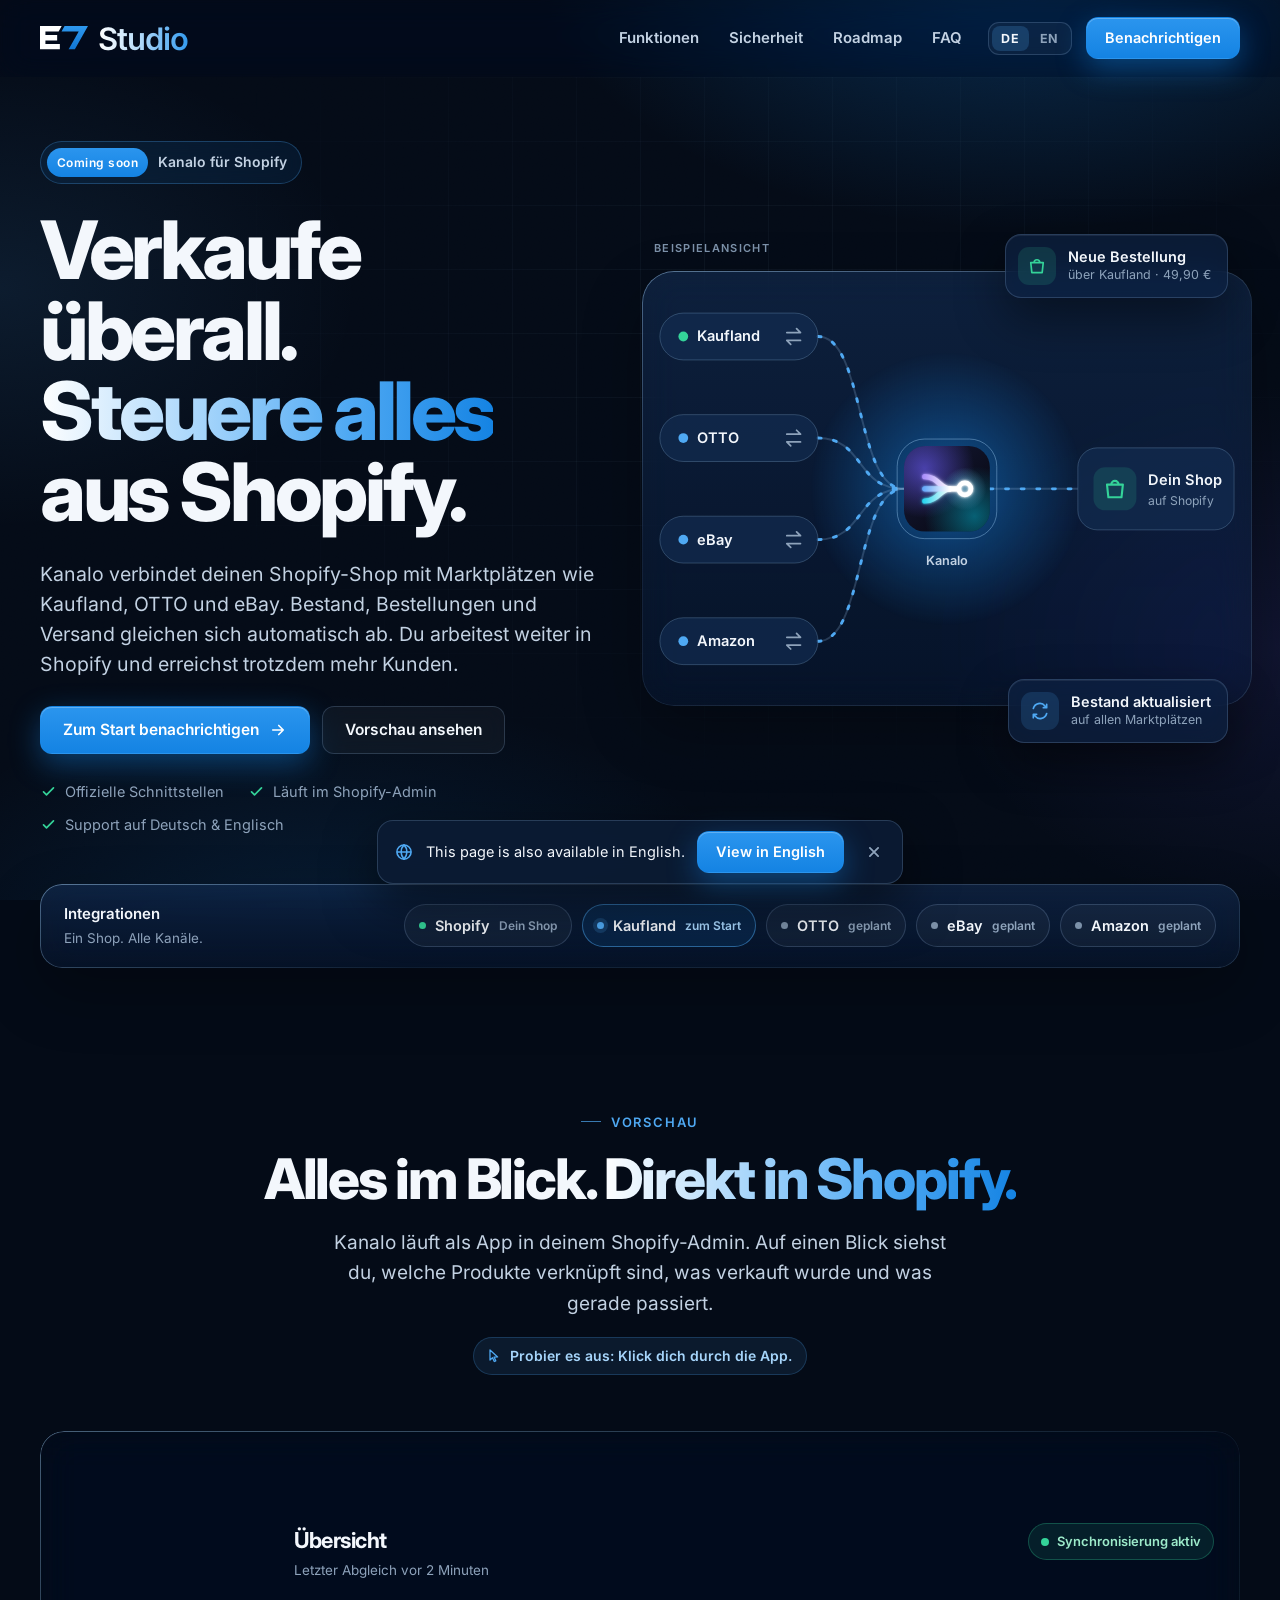
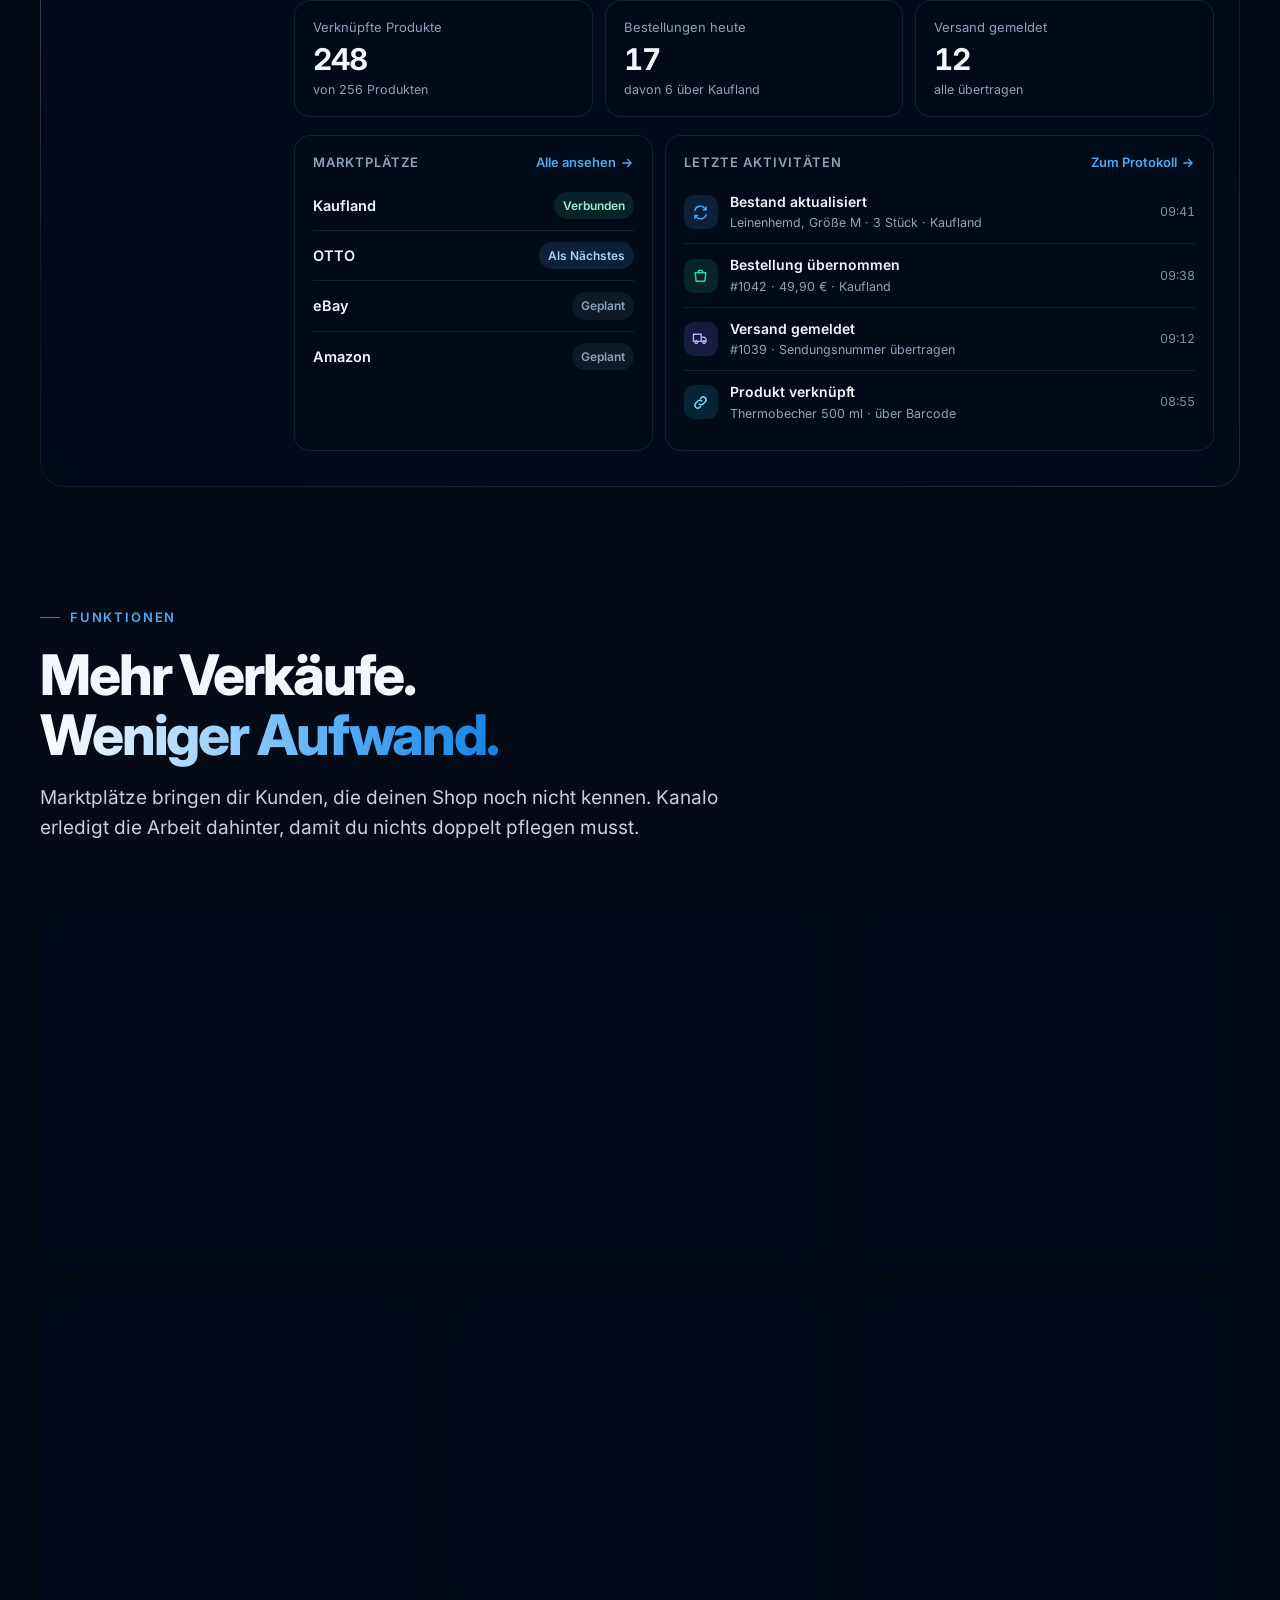
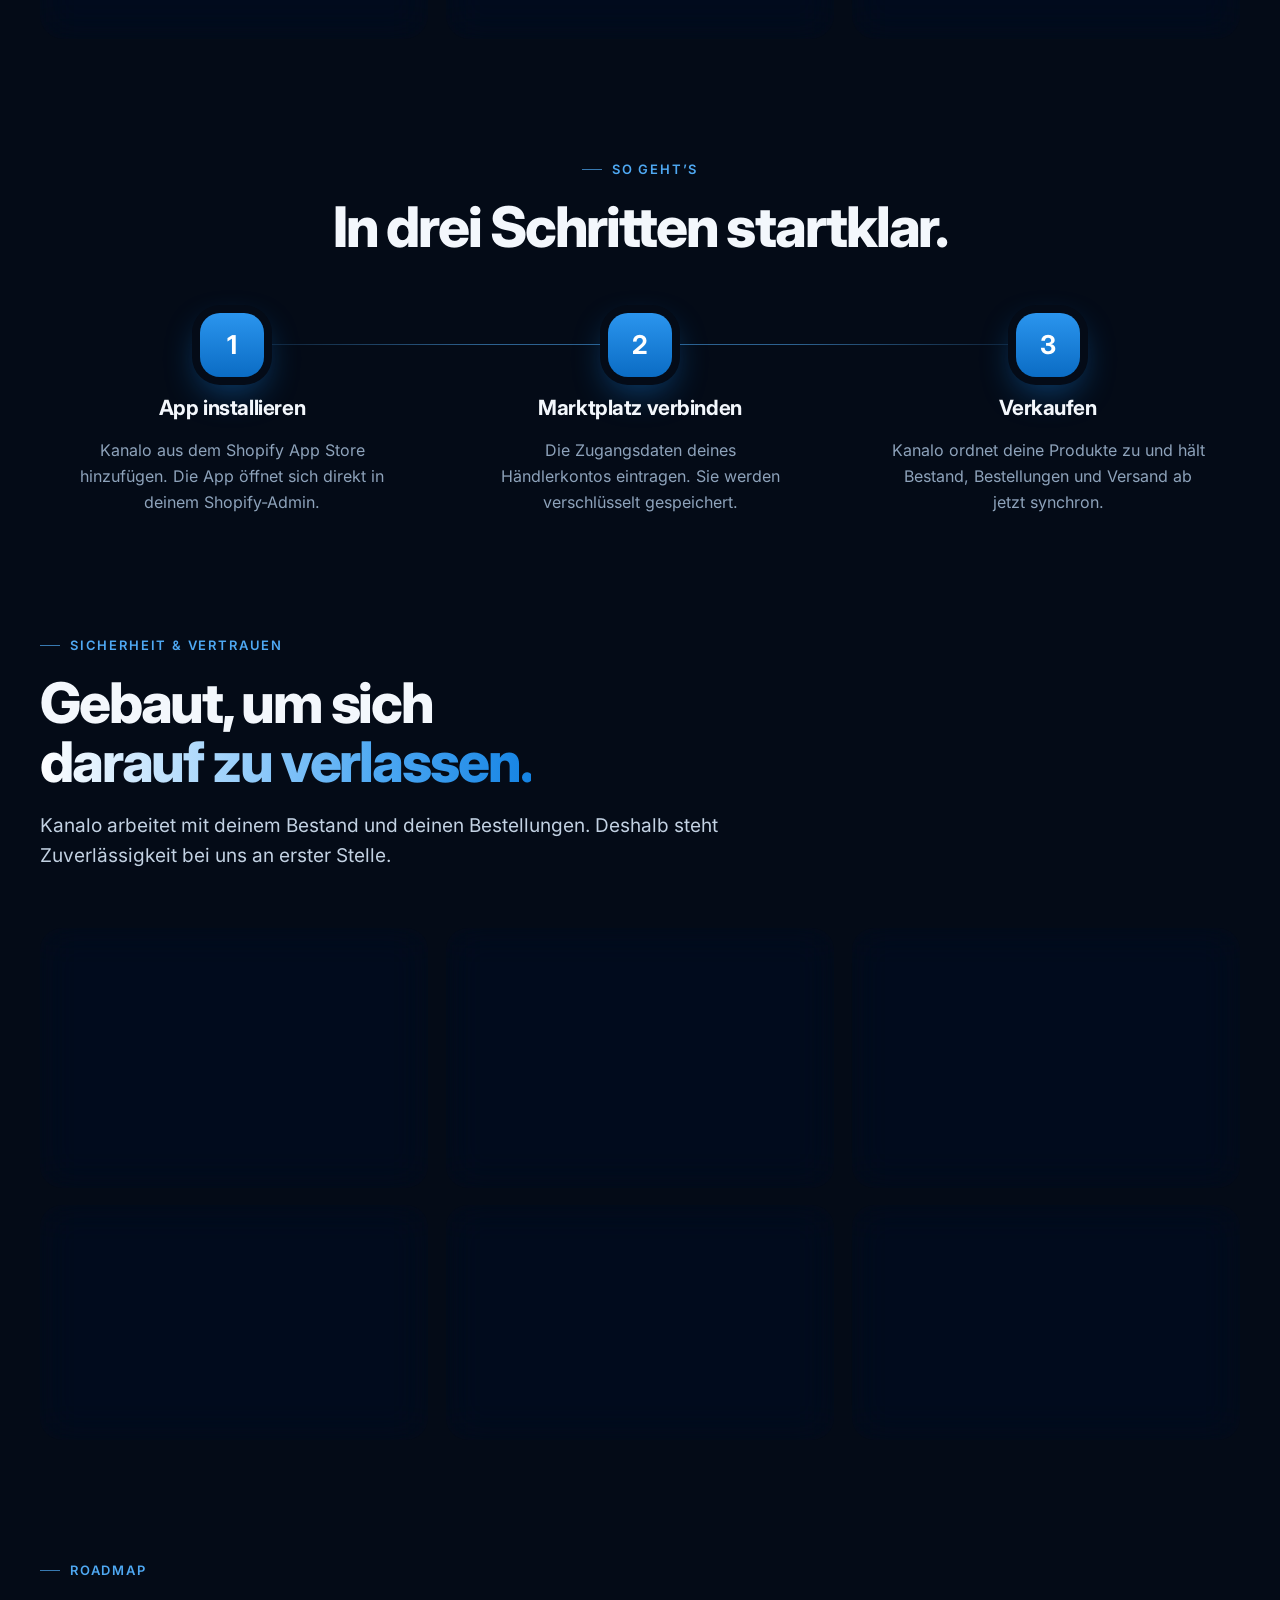
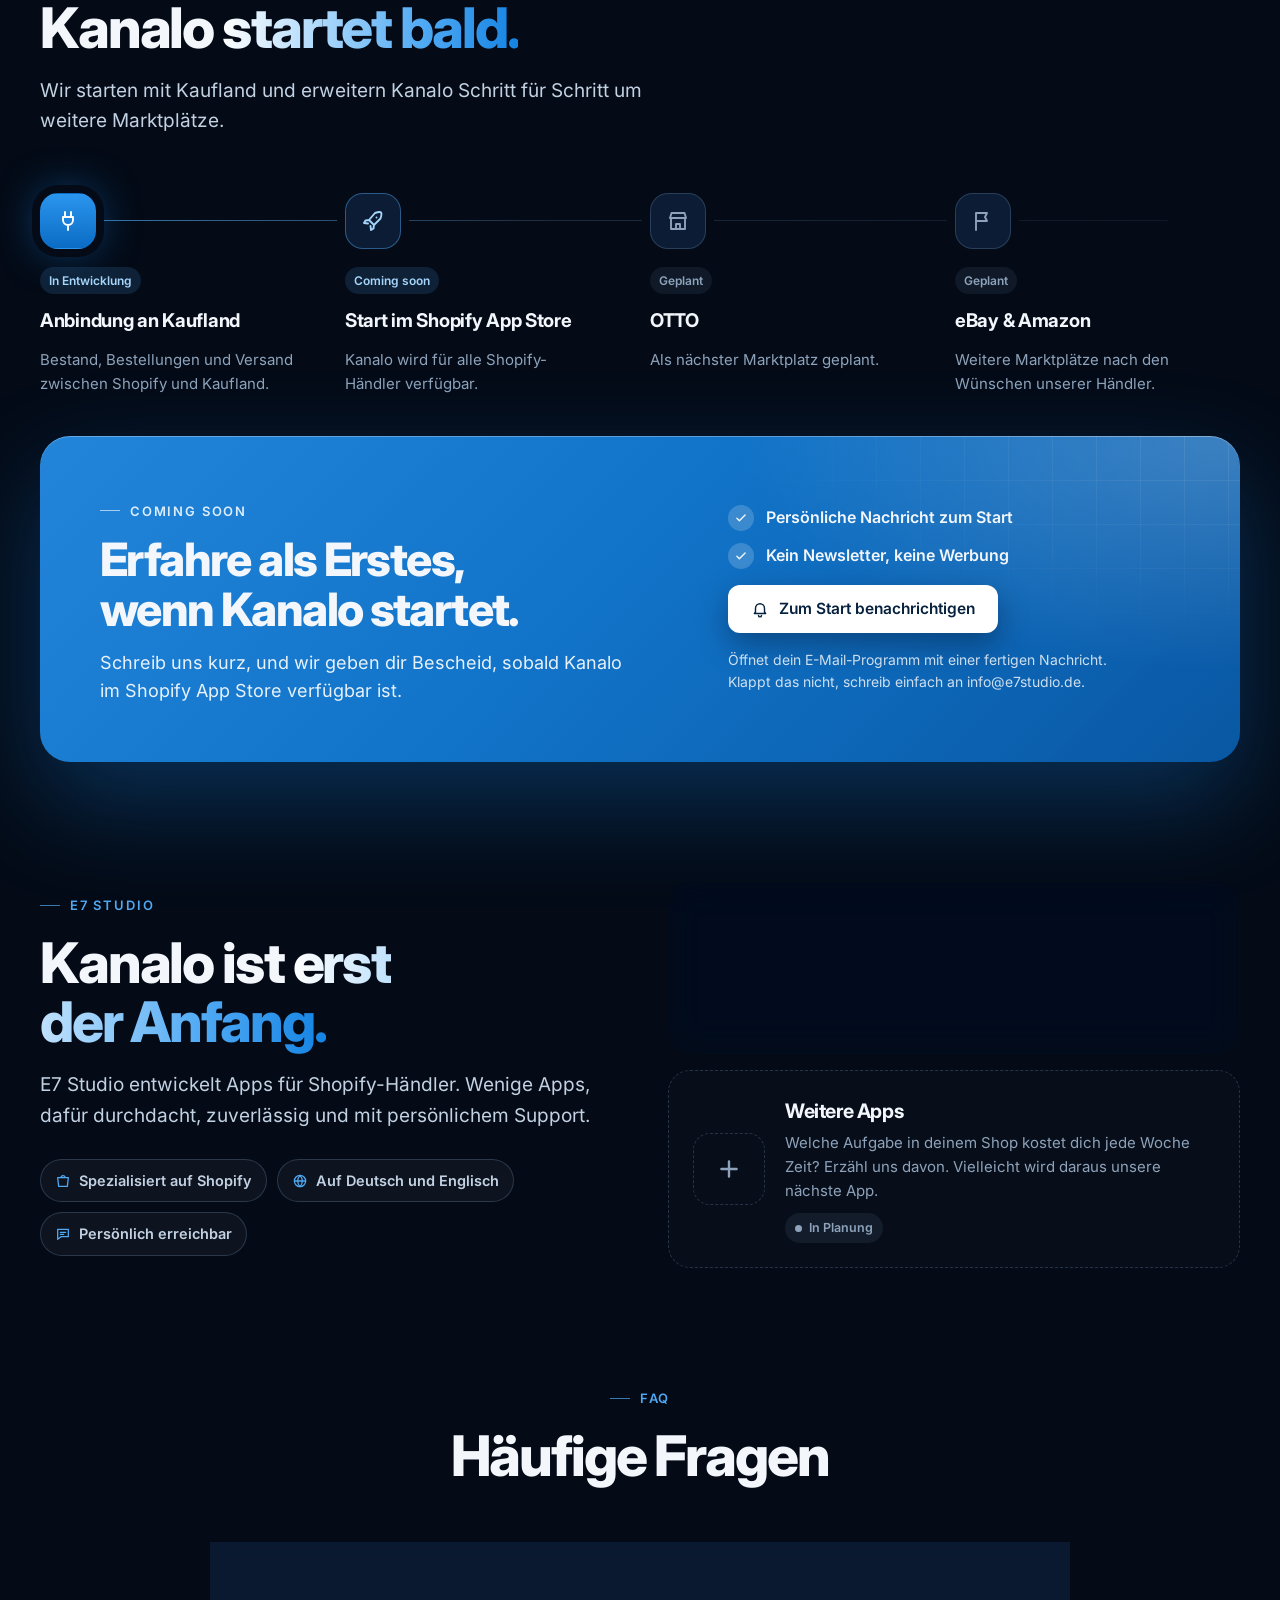
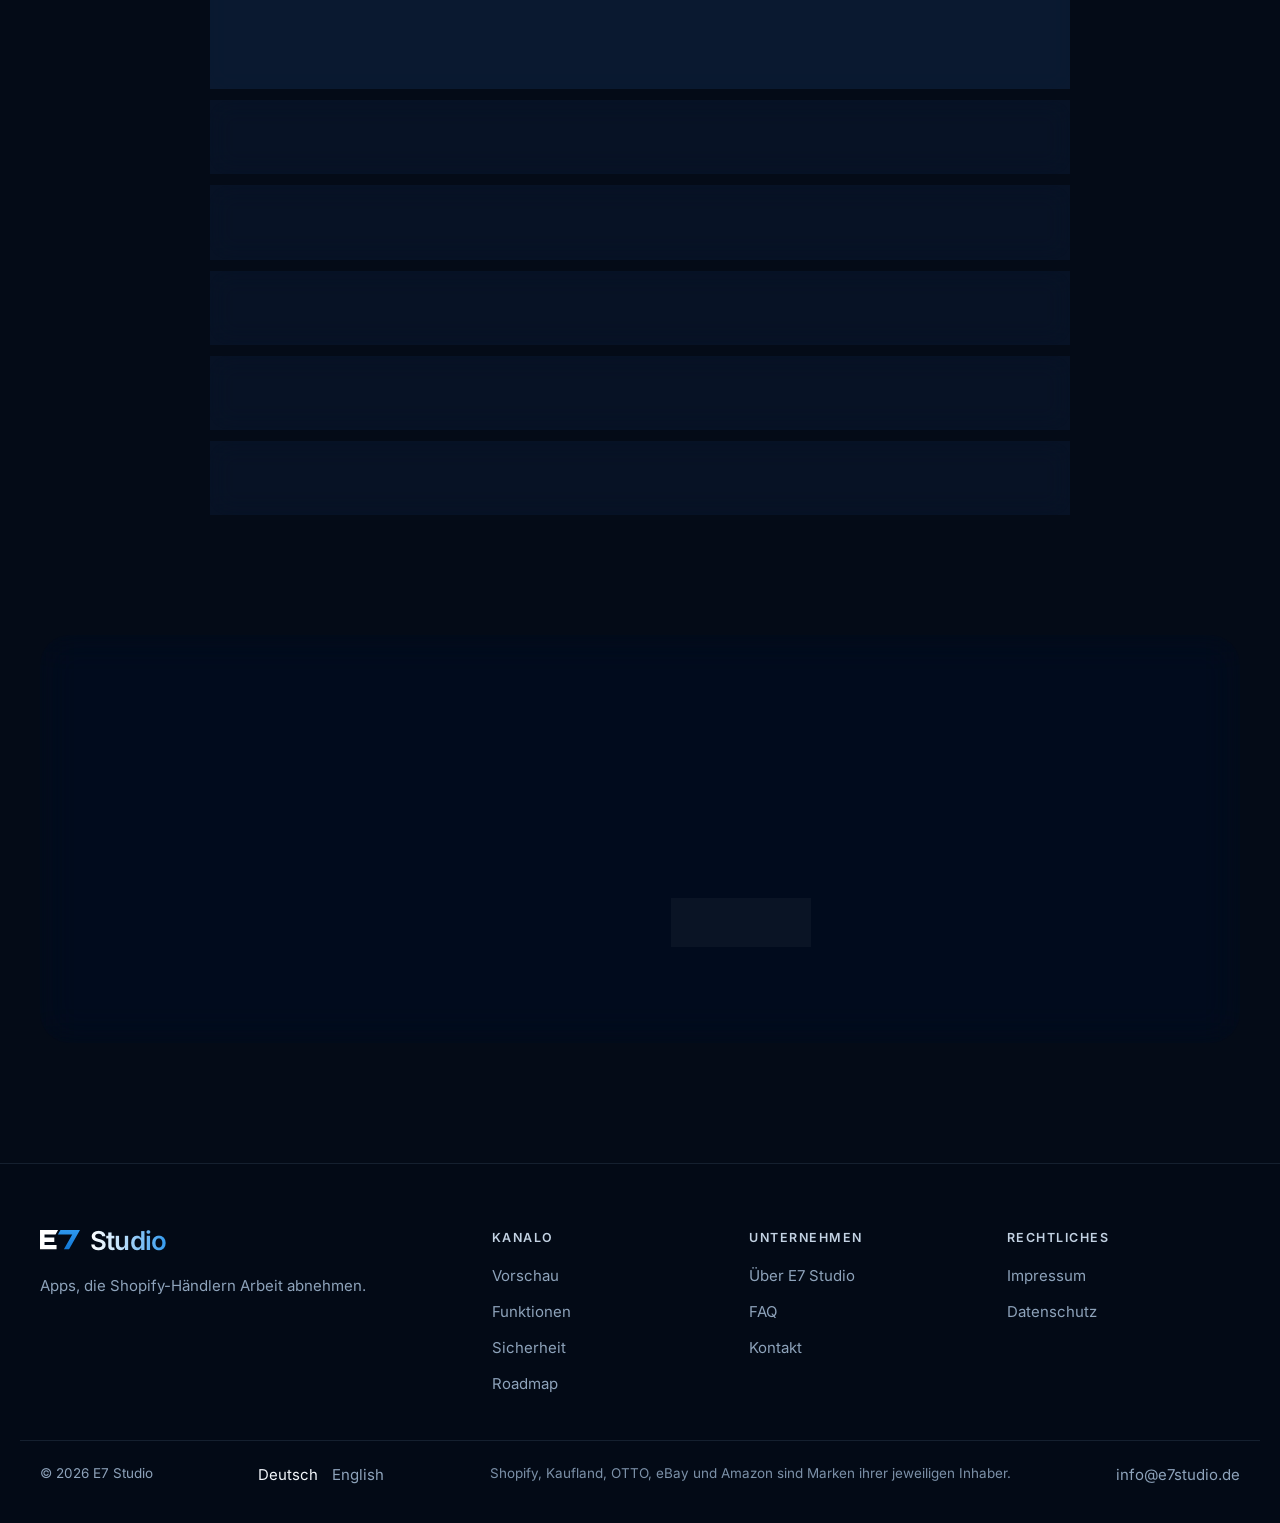
==== index.html @ aaa79e24 "Add files via upload" ====
<!doctype html>
<html lang="de">
<head>
<meta charset="utf-8">
<meta name="viewport" content="width=device-width, initial-scale=1, viewport-fit=cover">
<title>E7 Studio · Kanalo für Shopify</title>
<meta name="description" content="E7 Studio entwickelt Apps für Shopify-Händler. Kanalo verbindet deinen Shopify-Shop mit Kaufland, OTTO, eBay und Amazon. Bestand, Bestellungen und Versand gleichen sich automatisch ab. Bald verfügbar.">
<meta name="theme-color" content="#040B17">
<meta name="referrer" content="strict-origin-when-cross-origin">
<meta name="format-detection" content="telephone=no">
<link rel="canonical" href="https://e7studio.de/">
<link rel="alternate" hreflang="de" href="https://e7studio.de/">
<link rel="alternate" hreflang="en" href="https://e7studio.de/en/">
<link rel="alternate" hreflang="x-default" href="https://e7studio.de/en/">
<meta property="og:type" content="website">
<meta property="og:site_name" content="E7 Studio">
<meta property="og:locale" content="de_DE">
<meta property="og:locale:alternate" content="en_US">
<meta property="og:url" content="https://e7studio.de/">
<meta property="og:title" content="Kanalo von E7 Studio: Verkaufe überall, steuere alles aus Shopify">
<meta property="og:description" content="Kanalo verbindet deinen Shopify-Shop mit Kaufland, OTTO, eBay und Amazon. Bestand, Bestellungen und Versand gleichen sich automatisch ab. Bald verfügbar.">
<meta property="og:image" content="https://e7studio.de/assets/og-image.png">
<meta property="og:image:width" content="1200">
<meta property="og:image:height" content="630">
<meta name="twitter:card" content="summary_large_image">
<link rel="icon" href="/assets/favicon.svg" type="image/svg+xml">
<link rel="apple-touch-icon" href="/assets/apple-touch-icon.png">
<link rel="preload" href="/assets/inter-400.woff" as="font" type="font/woff" crossorigin>
<link rel="preload" href="/assets/inter-display-800.woff" as="font" type="font/woff" crossorigin>
<link rel="stylesheet" href="/assets/style.css">
<script type="application/ld+json">{"@context":"https://schema.org","@type":"Organization","name":"E7 Studio","url":"https://e7studio.de/","logo":"https://e7studio.de/assets/apple-touch-icon.png","email":"info@e7studio.de","knowsLanguage":["de","en"],"founder":{"@type":"Person","name":"Erwin Nuss"}}</script>
</head>
<body>
<div class="ambient" aria-hidden="true"></div>

<svg width="0" height="0" style="position:absolute" aria-hidden="true" focusable="false">
  <defs>
    <linearGradient id="e7Seven" gradientUnits="userSpaceOnUse" x1="0" y1="70" x2="0" y2="330"><stop offset="0" stop-color="#2E98EE"/><stop offset="1" stop-color="#1076D4"/></linearGradient>
    <linearGradient id="kBase" x1="0" y1="0" x2="1" y2="1"><stop offset="0" stop-color="#171A3A"/><stop offset="1" stop-color="#05060C"/></linearGradient>
    <radialGradient id="kViolet" cx="0.24" cy="0.26" r="0.58"><stop offset="0" stop-color="#6D5DFC" stop-opacity="0.6"/><stop offset="1" stop-color="#6D5DFC" stop-opacity="0"/></radialGradient>
    <radialGradient id="kCyan" cx="0.82" cy="0.82" r="0.58"><stop offset="0" stop-color="#06B6D4" stop-opacity="0.5"/><stop offset="1" stop-color="#06B6D4" stop-opacity="0"/></radialGradient>
    <radialGradient id="kNode"><stop offset="0" stop-color="#7DD3FC" stop-opacity="0.5"/><stop offset="1" stop-color="#7DD3FC" stop-opacity="0"/></radialGradient>
    <linearGradient id="kTop" gradientUnits="userSpaceOnUse" x1="270" y1="0" x2="650" y2="0"><stop offset="0" stop-color="#A78BFA"/><stop offset="1" stop-color="#FFFFFF"/></linearGradient>
    <linearGradient id="kMid" gradientUnits="userSpaceOnUse" x1="270" y1="0" x2="650" y2="0"><stop offset="0" stop-color="#60A5FA"/><stop offset="1" stop-color="#FFFFFF"/></linearGradient>
    <linearGradient id="kBot" gradientUnits="userSpaceOnUse" x1="270" y1="0" x2="650" y2="0"><stop offset="0" stop-color="#22D3EE"/><stop offset="1" stop-color="#FFFFFF"/></linearGradient>
    <filter id="kGlow" x="-30%" y="-50%" width="160%" height="200%"><feGaussianBlur in="SourceGraphic" stdDeviation="12" result="near"/><feGaussianBlur in="SourceGraphic" stdDeviation="40" result="far"/><feColorMatrix in="far" type="matrix" values="1 0 0 0 0 0 1 0 0 0 0 0 1 0 0 0 0 0 0.55 0" result="farSoft"/><feMerge><feMergeNode in="farSoft"/><feMergeNode in="near"/><feMergeNode in="SourceGraphic"/></feMerge></filter>
    <symbol id="e7Light" viewBox="60 70 531.4 260"><path d="M60 70 H300 L266.1 130 H120 V170 H250 V230 H120 V270 H280 V330 H60 Z" fill="#FFFFFF"/><path d="M332 70 H591.4 L444.5 330 H375.5 L488.6 130 H298.1 Z" fill="url(#e7Seven)"/></symbol>
    <symbol id="kanalo" viewBox="0 0 1200 1200"><rect width="1200" height="1200" fill="url(#kBase)"/><rect width="1200" height="1200" fill="url(#kViolet)"/><rect width="1200" height="1200" fill="url(#kCyan)"/><g transform="translate(-10 0)"><circle cx="860" cy="600" r="300" fill="url(#kNode)"/><g filter="url(#kGlow)" fill="none" stroke-linecap="round"><path d="M300 430 C485 430 515 600 650 600" stroke="url(#kTop)" stroke-width="72"/><path d="M300 770 C485 770 515 600 650 600" stroke="url(#kBot)" stroke-width="72"/><path d="M300 600 H748" stroke="url(#kMid)" stroke-width="72"/><circle cx="860" cy="600" r="84" stroke="#FFFFFF" stroke-width="66"/></g></g></symbol>
    <symbol id="i-check" viewBox="0 0 24 24"><path d="M5 12.5l4.2 4.2L19 7" fill="none" stroke="currentColor" stroke-width="2.4" stroke-linecap="round" stroke-linejoin="round"/></symbol>
    <symbol id="i-arrow" viewBox="0 0 24 24"><path d="M5 12h14M13 6l6 6-6 6" fill="none" stroke="currentColor" stroke-width="2.2" stroke-linecap="round" stroke-linejoin="round"/></symbol>
    <symbol id="i-bag" viewBox="0 0 24 24"><path d="M4.5 8h15l-1.3 12H5.8L4.5 8z M8.5 8a3.5 3.5 0 017 0" fill="none" stroke="currentColor" stroke-width="2" stroke-linejoin="round" stroke-linecap="round"/></symbol>
    <symbol id="i-sync" viewBox="0 0 24 24"><path d="M4 9a8 8 0 0114-3l2 2 M20 4v4h-4 M20 15a8 8 0 01-14 3l-2-2 M4 20v-4h4" fill="none" stroke="currentColor" stroke-width="2" stroke-linecap="round" stroke-linejoin="round"/></symbol>
    <symbol id="i-truck" viewBox="0 0 24 24"><path d="M2 6h11v10H2z M13 10h4l3 3v3h-7 M6 19a2 2 0 100-4 2 2 0 000 4z M17 19a2 2 0 100-4 2 2 0 000 4z" fill="none" stroke="currentColor" stroke-width="1.9" stroke-linejoin="round"/></symbol>
    <symbol id="i-link" viewBox="0 0 24 24"><path d="M10 14a4 4 0 005.7 0l3-3a4 4 0 00-5.7-5.7l-1 1 M14 10a4 4 0 00-5.7 0l-3 3a4 4 0 005.7 5.7l1-1" fill="none" stroke="currentColor" stroke-width="1.9" stroke-linecap="round" stroke-linejoin="round"/></symbol>
    <symbol id="i-plug" viewBox="0 0 24 24"><path d="M9 3v5 M15 3v5 M7 8h10v3a5 5 0 01-10 0V8z M12 16v5" fill="none" stroke="currentColor" stroke-width="1.9" stroke-linecap="round" stroke-linejoin="round"/></symbol>
    <symbol id="i-lock" viewBox="0 0 24 24"><rect x="5" y="11" width="14" height="10" rx="2.5" fill="none" stroke="currentColor" stroke-width="1.9"/><path d="M8 11V8a4 4 0 018 0v3" fill="none" stroke="currentColor" stroke-width="1.9" stroke-linecap="round"/></symbol>
    <symbol id="i-guard" viewBox="0 0 24 24"><path d="M12 3l8 3v6c0 4.5-3.4 8.2-8 9-4.6-.8-8-4.5-8-9V6l8-3z M12 8v5 M12 16.2v.3" fill="none" stroke="currentColor" stroke-width="1.9" stroke-linecap="round" stroke-linejoin="round"/></symbol>
    <symbol id="i-list" viewBox="0 0 24 24"><path d="M9 6h11 M9 12h11 M9 18h11 M4.5 6h.01 M4.5 12h.01 M4.5 18h.01" fill="none" stroke="currentColor" stroke-width="2" stroke-linecap="round"/></symbol>
    <symbol id="i-db" viewBox="0 0 24 24"><ellipse cx="12" cy="6" rx="7" ry="3" fill="none" stroke="currentColor" stroke-width="1.9"/><path d="M5 6v6c0 1.7 3.1 3 7 3s7-1.3 7-3V6 M5 12v6c0 1.7 3.1 3 7 3s7-1.3 7-3v-6" fill="none" stroke="currentColor" stroke-width="1.9"/></symbol>
    <symbol id="i-chat" viewBox="0 0 24 24"><path d="M4 5h16v11H9l-5 4V5z M8 9.5h8 M8 12.5h5" fill="none" stroke="currentColor" stroke-width="1.9" stroke-linecap="round" stroke-linejoin="round"/></symbol>
    <symbol id="i-bell" viewBox="0 0 24 24"><path d="M6 16v-5a6 6 0 0112 0v5l1.5 2h-15L6 16z M10 20.5a2 2 0 004 0" fill="none" stroke="currentColor" stroke-width="1.9" stroke-linecap="round" stroke-linejoin="round"/></symbol>
    <symbol id="i-store" viewBox="0 0 24 24"><path d="M4 9l1.5-5h13L20 9 M4 9h16 M5 9v11h14V9 M10 20v-5h4v5" fill="none" stroke="currentColor" stroke-width="1.9" stroke-linecap="round" stroke-linejoin="round"/></symbol>
    <symbol id="i-grid" viewBox="0 0 24 24"><rect x="4" y="4" width="7" height="7" rx="1.5" fill="none" stroke="currentColor" stroke-width="1.9"/><rect x="13" y="4" width="7" height="7" rx="1.5" fill="none" stroke="currentColor" stroke-width="1.9"/><rect x="4" y="13" width="7" height="7" rx="1.5" fill="none" stroke="currentColor" stroke-width="1.9"/><rect x="13" y="13" width="7" height="7" rx="1.5" fill="none" stroke="currentColor" stroke-width="1.9"/></symbol>
    <symbol id="i-box" viewBox="0 0 24 24"><path d="M4 8l8-4 8 4-8 4-8-4z M4 8v8l8 4 8-4V8 M12 12v8" fill="none" stroke="currentColor" stroke-width="1.9" stroke-linejoin="round"/></symbol>
    <symbol id="i-receipt" viewBox="0 0 24 24"><path d="M6 3h12v18l-3-2-3 2-3-2-3 2V3z M9 8h6 M9 12h6" fill="none" stroke="currentColor" stroke-width="1.9" stroke-linecap="round" stroke-linejoin="round"/></symbol>
    <symbol id="i-clock" viewBox="0 0 24 24"><circle cx="12" cy="12" r="8.5" fill="none" stroke="currentColor" stroke-width="1.9"/><path d="M12 7.5V12l3 2" fill="none" stroke="currentColor" stroke-width="1.9" stroke-linecap="round" stroke-linejoin="round"/></symbol>
    <symbol id="i-gear" viewBox="0 0 24 24"><circle cx="12" cy="12" r="3" fill="none" stroke="currentColor" stroke-width="1.9"/><path d="M12 3v3 M12 18v3 M3 12h3 M18 12h3 M5.6 5.6l2.1 2.1 M16.3 16.3l2.1 2.1 M5.6 18.4l2.1-2.1 M16.3 7.7l2.1-2.1" fill="none" stroke="currentColor" stroke-width="1.9" stroke-linecap="round"/></symbol>
    <symbol id="i-rocket" viewBox="0 0 24 24"><path d="M14 4c3-1 5.5-1 6-.5s.5 3-.5 6L13 16l-5-5 6-7z M8 11l-3.5.5L3 14l4 .5 M13 16l-.5 3.5L10 21l-.5-4 M15.5 8.5h.01" fill="none" stroke="currentColor" stroke-width="1.9" stroke-linecap="round" stroke-linejoin="round"/></symbol>
    <symbol id="i-flag" viewBox="0 0 24 24"><path d="M5 21V4 M5 4h11l-2 4 2 4H5" fill="none" stroke="currentColor" stroke-width="1.9" stroke-linecap="round" stroke-linejoin="round"/></symbol>
    <symbol id="i-shopify" viewBox="0 0 24 24"><path d="M4 7h16l-1.5 13h-13L4 7z M9 7a3 3 0 016 0" fill="none" stroke="currentColor" stroke-width="1.9" stroke-linejoin="round"/></symbol>
    <symbol id="i-pin" viewBox="0 0 24 24"><path d="M12 21s-7-6.2-7-11.5A7 7 0 0119 9.5C19 14.8 12 21 12 21z" fill="none" stroke="currentColor" stroke-width="1.9" stroke-linejoin="round"/><circle cx="12" cy="9.5" r="2.5" fill="none" stroke="currentColor" stroke-width="1.9"/></symbol>
    <symbol id="i-plus" viewBox="0 0 24 24"><path d="M12 5v14M5 12h14" fill="none" stroke="currentColor" stroke-width="2.2" stroke-linecap="round"/></symbol>
    <symbol id="i-menu" viewBox="0 0 24 24"><path d="M4 7h16M4 12h16M4 17h16" fill="none" stroke="currentColor" stroke-width="2" stroke-linecap="round"/></symbol>
    <symbol id="i-mail" viewBox="0 0 24 24"><rect x="3" y="5" width="18" height="14" rx="2.5" fill="none" stroke="currentColor" stroke-width="2"/><path d="M4 7l8 6 8-6" fill="none" stroke="currentColor" stroke-width="2" stroke-linecap="round" stroke-linejoin="round"/></symbol>
    <symbol id="i-pointer" viewBox="0 0 24 24"><path d="M6 3v15l3.8-3.5 2.6 5.8 2.3-1-2.6-5.7 5.3-.2L6 3z" fill="none" stroke="currentColor" stroke-width="1.9" stroke-linejoin="round"/></symbol>
    <symbol id="i-globe" viewBox="0 0 24 24"><circle cx="12" cy="12" r="8.5" fill="none" stroke="currentColor" stroke-width="1.9"/><path d="M3.5 12h17 M12 3.5c2.4 2.5 3.5 5.3 3.5 8.5s-1.1 6-3.5 8.5c-2.4-2.5-3.5-5.3-3.5-8.5s1.1-6 3.5-8.5z" fill="none" stroke="currentColor" stroke-width="1.9" stroke-linejoin="round"/></symbol>
<symbol id="i-info" viewBox="0 0 24 24"><circle cx="12" cy="12" r="8.5" fill="none" stroke="currentColor" stroke-width="1.9"/><path d="M12 11v5.5 M12 7.8v.2" fill="none" stroke="currentColor" stroke-width="2.1" stroke-linecap="round"/></symbol>
  </defs>
</svg>

<a class="skip" href="#main">Zum Inhalt springen</a>

<header class="site-header">
  <div class="wrap">
    <nav class="nav" aria-label="Hauptnavigation">
      <a class="logo" href="/" aria-label="E7 Studio, Startseite">
        <svg viewBox="0 0 531.4 260" aria-hidden="true"><use href="#e7Light"/></svg>
        <span>Studio</span>
      </a>
      <div class="nav__links">
        <a href="#funktionen">Funktionen</a>
        <a href="#sicherheit">Sicherheit</a>
        <a href="#roadmap">Roadmap</a>
        <a href="#faq">FAQ</a>
        <div class="lang" role="group" aria-label="Sprache"><a href="/" hreflang="de" lang="de" aria-current="true">DE</a><a href="/en/" hreflang="en" lang="en">EN</a></div>
        <a class="btn btn--primary btn--sm nav__cta" href="#start"><svg aria-hidden="true"><use href="#i-bell"/></svg><span>Benachrichtigen</span></a>
        <details class="menu">
          <summary aria-label="Menü"><svg aria-hidden="true"><use href="#i-menu"/></svg></summary>
          <div class="menu__panel">
            <a href="#vorschau">Vorschau</a>
            <a href="#funktionen">Funktionen</a>
            <a href="#sicherheit">Sicherheit</a>
            <a href="#roadmap">Roadmap</a>
            <a href="#studio">Über E7 Studio</a>
            <a href="#faq">FAQ</a>
            <a href="#kontakt">Kontakt</a>
            <a class="menu__lang" href="/en/" hreflang="en" lang="en"><svg aria-hidden="true"><use href="#i-globe"/></svg>English</a>
          </div>
        </details>
      </div>
    </nav>
  </div>
</header>

<main id="main">
  <section class="hero" aria-labelledby="hero-title">
    <div class="wrap hero__grid">
      <div class="hero__copy">
        <span class="badge"><b>Coming soon</b>Kanalo für Shopify</span>
        <h1 id="hero-title">Verkaufe überall. <span class="grad">Steuere alles</span> aus Shopify.</h1>
        <p class="hero__lead">Kanalo verbindet deinen Shopify-Shop mit Marktplätzen wie Kaufland, OTTO und eBay. Bestand, Bestellungen und Versand gleichen sich automatisch ab. Du arbeitest weiter in Shopify und erreichst trotzdem mehr Kunden.</p>
        <div class="hero__ctas">
          <a class="btn btn--primary" href="mailto:info@e7studio.de?subject=Kanalo%20%E2%80%93%20Benachrichtigung%20zum%20Start&amp;body=Hallo%20E7%20Studio%2C%0A%0Abitte%20gebt%20mir%20Bescheid%2C%20sobald%20Kanalo%20verf%C3%BCgbar%20ist.%0A%0AMein%20Shop%3A%20%0AIch%20verkaufe%20auf%3A%20">Zum Start benachrichtigen <svg class="mv" aria-hidden="true"><use href="#i-arrow"/></svg></a>
          <a class="btn btn--ghost" href="#vorschau">Vorschau ansehen</a>
        </div>
        <div class="hero__trust">
          <span><svg aria-hidden="true"><use href="#i-check"/></svg>Offizielle Schnittstellen</span>
          <span><svg aria-hidden="true"><use href="#i-check"/></svg>Läuft im Shopify-Admin</span>
          <span><svg aria-hidden="true"><use href="#i-check"/></svg>Support auf Deutsch &amp; Englisch</span>
        </div>
      </div>

      <div class="hub">
        <div class="hub__plate glass ring" aria-hidden="true"></div>
        <svg class="hub__svg hub__svg--h" viewBox="0 0 600 440" role="img" aria-label="Kaufland, OTTO, eBay und Amazon laufen über Kanalo in deinem Shopify-Shop zusammen">
          <defs>
            <radialGradient id="hubGlow"><stop offset="0" stop-color="#1483E3" stop-opacity="0.55"/><stop offset="1" stop-color="#1483E3" stop-opacity="0"/></radialGradient>
            <clipPath id="hubClip"><rect x="256" y="176" width="88" height="88" rx="22"/></clipPath>
          </defs>
          <circle cx="300" cy="220" r="140" fill="url(#hubGlow)"/>
          <g fill="none" stroke="rgba(148,184,222,0.24)" stroke-width="2">
            <path d="M168 64 C216 64 206 220 256 220"/>
            <path d="M168 168 C216 168 206 220 256 220"/>
            <path d="M168 272 C216 272 206 220 256 220"/>
            <path d="M168 376 C216 376 206 220 256 220"/>
            <path d="M344 220 H434"/>
          </g>
          <g fill="none" stroke="#4FA9F3" stroke-width="3" stroke-linecap="round">
            <path class="flow" d="M168 64 C216 64 206 220 256 220"/>
            <path class="flow flow--slow" d="M168 168 C216 168 206 220 256 220"/>
            <path class="flow" d="M168 272 C216 272 206 220 256 220"/>
            <path class="flow flow--slow" d="M168 376 C216 376 206 220 256 220"/>
            <path class="flow" d="M344 220 H434"/>
          </g>
          <g font-size="15" font-weight="600" fill="#F3F7FC">
            <rect x="6" y="40" width="162" height="48" rx="24" fill="rgba(18,44,80,0.72)" stroke="rgba(166,213,251,0.24)"/>
            <circle cx="30" cy="64" r="5" fill="#34D399"/><text x="44" y="69">Kaufland</text>
            <rect x="6" y="144" width="162" height="48" rx="24" fill="rgba(18,44,80,0.72)" stroke="rgba(166,213,251,0.24)"/>
            <circle cx="30" cy="168" r="5" fill="#4FA9F3"/><text x="44" y="173">OTTO</text>
            <rect x="6" y="248" width="162" height="48" rx="24" fill="rgba(18,44,80,0.72)" stroke="rgba(166,213,251,0.24)"/>
            <circle cx="30" cy="272" r="5" fill="#4FA9F3"/><text x="44" y="277">eBay</text>
            <rect x="6" y="352" width="162" height="48" rx="24" fill="rgba(18,44,80,0.72)" stroke="rgba(166,213,251,0.24)"/>
            <circle cx="30" cy="376" r="5" fill="#4FA9F3"/><text x="44" y="381">Amazon</text>
          </g>
          <g fill="none" stroke="#8EA3BB" stroke-width="1.8" stroke-linecap="round" stroke-linejoin="round">
            <path d="M136 60 h14 l-4 -4 M150 68 h-14 l4 4"/>
            <path d="M136 164 h14 l-4 -4 M150 172 h-14 l4 4"/>
            <path d="M136 268 h14 l-4 -4 M150 276 h-14 l4 4"/>
            <path d="M136 372 h14 l-4 -4 M150 380 h-14 l4 4"/>
          </g>
          <rect x="249" y="169" width="102" height="102" rx="28" fill="none" stroke="rgba(166,213,251,0.4)"/>
          <g clip-path="url(#hubClip)"><svg x="256" y="176" width="88" height="88" viewBox="0 0 1200 1200"><use href="#kanalo"/></svg></g>
          <text x="300" y="298" text-anchor="middle" fill="#C3D2E3" font-size="13" font-weight="600">Kanalo</text>
          <rect x="434" y="178" width="160" height="84" rx="20" fill="rgba(18,44,80,0.72)" stroke="rgba(166,213,251,0.24)"/>
          <rect x="450" y="198" width="44" height="44" rx="12" fill="rgba(52,211,153,0.14)"/>
          <svg x="459" y="207" width="26" height="26" viewBox="0 0 24 24" color="#34D399"><use href="#i-bag"/></svg>
          <text x="506" y="216" fill="#F3F7FC" font-size="15" font-weight="600">Dein Shop</text>
          <text x="506" y="237" fill="#8EA3BB" font-size="12.5">auf Shopify</text>
        </svg>

        <svg class="hub__svg hub__svg--v" viewBox="0 0 360 440" role="img" aria-label="Kaufland, OTTO, eBay und Amazon laufen über Kanalo in deinem Shopify-Shop zusammen">
          <defs>
            <radialGradient id="hubGlowV"><stop offset="0" stop-color="#1483E3" stop-opacity="0.55"/><stop offset="1" stop-color="#1483E3" stop-opacity="0"/></radialGradient>
            <clipPath id="hubClipV"><rect x="138" y="190" width="84" height="84" rx="21"/></clipPath>
          </defs>
          <circle cx="180" cy="232" r="120" fill="url(#hubGlowV)"/>
          <g fill="none" stroke="rgba(148,184,222,0.24)" stroke-width="2">
            <path d="M48 72 C48 140 180 130 180 190"/>
            <path d="M136 72 C136 140 180 130 180 190"/>
            <path d="M224 72 C224 140 180 130 180 190"/>
            <path d="M312 72 C312 140 180 130 180 190"/>
            <path d="M180 274 V350"/>
          </g>
          <g fill="none" stroke="#4FA9F3" stroke-width="3" stroke-linecap="round">
            <path class="flow" d="M48 72 C48 140 180 130 180 190"/>
            <path class="flow flow--slow" d="M136 72 C136 140 180 130 180 190"/>
            <path class="flow" d="M224 72 C224 140 180 130 180 190"/>
            <path class="flow flow--slow" d="M312 72 C312 140 180 130 180 190"/>
            <path class="flow" d="M180 274 V350"/>
          </g>
          <g font-size="13.5" font-weight="600" fill="#F3F7FC" text-anchor="middle">
            <rect x="8" y="30" width="80" height="42" rx="21" fill="rgba(18,44,80,0.72)" stroke="rgba(166,213,251,0.24)"/><text x="48" y="56">Kaufland</text>
            <rect x="96" y="30" width="80" height="42" rx="21" fill="rgba(18,44,80,0.72)" stroke="rgba(166,213,251,0.24)"/><text x="136" y="56">OTTO</text>
            <rect x="184" y="30" width="80" height="42" rx="21" fill="rgba(18,44,80,0.72)" stroke="rgba(166,213,251,0.24)"/><text x="224" y="56">eBay</text>
            <rect x="272" y="30" width="80" height="42" rx="21" fill="rgba(18,44,80,0.72)" stroke="rgba(166,213,251,0.24)"/><text x="312" y="56">Amazon</text>
          </g>
          <rect x="132" y="184" width="96" height="96" rx="26" fill="none" stroke="rgba(166,213,251,0.4)"/>
          <g clip-path="url(#hubClipV)"><svg x="138" y="190" width="84" height="84" viewBox="0 0 1200 1200"><use href="#kanalo"/></svg></g>
          <text x="242" y="237" fill="#C3D2E3" font-size="13" font-weight="600">Kanalo</text>
          <rect x="90" y="350" width="180" height="80" rx="20" fill="rgba(18,44,80,0.72)" stroke="rgba(166,213,251,0.24)"/>
          <rect x="106" y="368" width="44" height="44" rx="12" fill="rgba(52,211,153,0.14)"/>
          <svg x="115" y="377" width="26" height="26" viewBox="0 0 24 24" color="#34D399"><use href="#i-bag"/></svg>
          <text x="162" y="387" fill="#F3F7FC" font-size="15" font-weight="600">Dein Shop</text>
          <text x="162" y="408" fill="#8EA3BB" font-size="12.5">auf Shopify</text>
        </svg>

        <div class="note note--order" aria-hidden="true">
          <span class="note__icon"><svg><use href="#i-bag"/></svg></span>
          <span><b>Neue Bestellung</b><small>über Kaufland · 49,90 €</small></span>
        </div>
        <div class="note note--stock" aria-hidden="true">
          <span class="note__icon"><svg><use href="#i-sync"/></svg></span>
          <span><b>Bestand aktualisiert</b><small>auf allen Marktplätzen</small></span>
        </div>
        <span class="hub__caption">Beispielansicht</span>
      </div>
    </div>

    <div class="wrap integrations">
      <div class="integrations__bar glass ring">
        <div class="integrations__label"><b>Integrationen</b><span>Ein Shop. Alle Kanäle.</span></div>
        <ul class="chips" aria-label="Unterstützte Plattformen">
          <li class="chip chip--src"><i></i>Shopify <small>Dein Shop</small></li>
          <li class="chip chip--first"><i></i>Kaufland <small>zum Start</small></li>
          <li class="chip"><i></i>OTTO <small>geplant</small></li>
          <li class="chip"><i></i>eBay <small>geplant</small></li>
          <li class="chip"><i></i>Amazon <small>geplant</small></li>
        </ul>
      </div>
    </div>
  </section>

  <section class="section" id="vorschau" aria-labelledby="preview-title">
    <div class="wrap">
      <div class="section__head section__head--center reveal">
        <span class="eyebrow">Vorschau</span>
        <h2 id="preview-title">Alles im Blick. <span class="grad">Direkt in Shopify.</span></h2>
        <p>Kanalo läuft als App in deinem Shopify-Admin. Auf einen Blick siehst du, welche Produkte verknüpft sind, was verkauft wurde und was gerade passiert.</p>
        <p class="try"><svg aria-hidden="true"><use href="#i-pointer"/></svg>Probier es aus: Klick dich durch die App.</p>
      </div>

      <figure class="window glass ring reveal" aria-label="Vorschau der Kanalo-Oberfläche mit Beispieldaten">
        <div class="window__bar">
          <span class="window__url"><svg aria-hidden="true"><use href="#i-lock"/></svg>admin.shopify.com<span>&nbsp;/ Apps / Kanalo<span id="win-crumb"></span></span></span>
          <span class="tag">Beispieldaten</span>
        </div>
        <div class="window__body">
          <div class="win-side">
            <div class="win-app" aria-hidden="true"><svg viewBox="0 0 1200 1200"><use href="#kanalo"/></svg><b>Kanalo</b></div>
            <div class="win-tabs" role="tablist" aria-label="Bereiche der App" aria-orientation="vertical">
              <button type="button" class="win-tab" role="tab" id="t-uebersicht" aria-controls="v-uebersicht" aria-selected="true"><svg aria-hidden="true"><use href="#i-grid"/></svg>Übersicht</button>
              <button type="button" class="win-tab" role="tab" id="t-produkte" aria-controls="v-produkte" aria-selected="false" tabindex="-1"><svg aria-hidden="true"><use href="#i-box"/></svg>Produkte</button>
              <button type="button" class="win-tab" role="tab" id="t-bestellungen" aria-controls="v-bestellungen" aria-selected="false" tabindex="-1"><svg aria-hidden="true"><use href="#i-receipt"/></svg>Bestellungen</button>
              <button type="button" class="win-tab" role="tab" id="t-marktplaetze" aria-controls="v-marktplaetze" aria-selected="false" tabindex="-1"><svg aria-hidden="true"><use href="#i-store"/></svg>Marktplätze</button>
              <button type="button" class="win-tab" role="tab" id="t-protokoll" aria-controls="v-protokoll" aria-selected="false" tabindex="-1"><svg aria-hidden="true"><use href="#i-clock"/></svg>Protokoll</button>
              <button type="button" class="win-tab" role="tab" id="t-einstellungen" aria-controls="v-einstellungen" aria-selected="false" tabindex="-1"><svg aria-hidden="true"><use href="#i-gear"/></svg>Einstellungen</button>
            </div>
          </div>

          <div class="win-main">
            <!-- Übersicht -->
            <div class="win-view is-active" role="tabpanel" id="v-uebersicht" aria-labelledby="t-uebersicht" tabindex="0">
              <div class="win-head">
                <div><h3>Übersicht</h3><p>Letzter Abgleich vor 2 Minuten</p></div>
                <span class="live" id="live-status"><i></i><span>Synchronisierung aktiv</span></span>
              </div>
              <div class="kpis">
                <div class="kpi"><span>Verknüpfte Produkte</span><strong>248</strong><small>von 256 Produkten</small></div>
                <div class="kpi"><span>Bestellungen heute</span><strong>17</strong><small>davon 6 über Kaufland</small></div>
                <div class="kpi"><span>Versand gemeldet</span><strong>12</strong><small>alle übertragen</small></div>
              </div>
              <div class="win-cols">
                <div class="panel">
                  <div class="panel__head"><h4>Marktplätze</h4><button type="button" class="more" data-goto="marktplaetze">Alle ansehen<svg aria-hidden="true"><use href="#i-arrow"/></svg></button></div>
                  <ul class="channels">
                    <li><b>Kaufland</b><span class="st st--ok">Verbunden</span></li>
                    <li><b>OTTO</b><span class="st st--soon">Als Nächstes</span></li>
                    <li><b>eBay</b><span class="st">Geplant</span></li>
                    <li><b>Amazon</b><span class="st">Geplant</span></li>
                  </ul>
                </div>
                <div class="panel">
                  <div class="panel__head"><h4>Letzte Aktivitäten</h4><button type="button" class="more" data-goto="protokoll">Zum Protokoll<svg aria-hidden="true"><use href="#i-arrow"/></svg></button></div>
                  <ul class="feed">
                    <li><i class="ic ic--blue"><svg aria-hidden="true"><use href="#i-sync"/></svg></i><div><b>Bestand aktualisiert</b><span>Leinenhemd, Größe M · 3 Stück · Kaufland</span></div><time>09:41</time></li>
                    <li><i class="ic ic--green"><svg aria-hidden="true"><use href="#i-bag"/></svg></i><div><b>Bestellung übernommen</b><span>#1042 · 49,90 € · Kaufland</span></div><time>09:38</time></li>
                    <li><i class="ic ic--violet"><svg aria-hidden="true"><use href="#i-truck"/></svg></i><div><b>Versand gemeldet</b><span>#1039 · Sendungsnummer übertragen</span></div><time>09:12</time></li>
                    <li><i class="ic ic--cyan"><svg aria-hidden="true"><use href="#i-link"/></svg></i><div><b>Produkt verknüpft</b><span>Thermobecher 500 ml · über Barcode</span></div><time>08:55</time></li>
                  </ul>
                </div>
              </div>
            </div>

            <!-- Produkte -->
            <div class="win-view" role="tabpanel" id="v-produkte" aria-labelledby="t-produkte" tabindex="0">
              <div class="win-head">
                <div><h3>Produkte</h3><p>248 von 256 Produkten mit Kaufland verknüpft</p></div>
                <div class="seg" role="group" aria-label="Produkte filtern" data-target="tbl-prod">
                  <button type="button" aria-pressed="true" data-filter="all">Alle</button>
                  <button type="button" aria-pressed="false" data-filter="ok">Verknüpft</button>
                  <button type="button" aria-pressed="false" data-filter="warn">Zu prüfen</button>
                </div>
              </div>
              <div class="tbl-wrap">
                <table class="tbl tbl--prod" id="tbl-prod">
                  <thead><tr><th scope="col">Produkt</th><th scope="col">Barcode (EAN)</th><th scope="col" class="num">Bestand</th><th scope="col">Kaufland</th></tr></thead>
                  <tbody>
                    <tr data-state="ok"><td class="c-main"><span class="prod"><span class="thumb th--sky" aria-hidden="true">LH</span><span><b>Leinenhemd</b><small>Größe M<span class="sku"> · SKU LH-M</span></small></span></span></td><td class="c-ean mono" data-label="EAN">2000000000015</td><td class="c-stock num" data-label="Bestand">3</td><td class="c-st"><span class="st st--ok">Verknüpft</span></td></tr>
                    <tr data-state="ok"><td class="c-main"><span class="prod"><span class="thumb th--cyan" aria-hidden="true">TB</span><span><b>Thermobecher</b><small>500 ml<span class="sku"> · SKU TB-500</span></small></span></span></td><td class="c-ean mono" data-label="EAN">2000000000022</td><td class="c-stock num" data-label="Bestand">25</td><td class="c-st"><span class="st st--ok">Verknüpft</span></td></tr>
                    <tr data-state="ok"><td class="c-main"><span class="prod"><span class="thumb th--green" aria-hidden="true">YM</span><span><b>Yogamatte Kork</b><small>4 mm<span class="sku"> · SKU YM-KORK</span></small></span></span></td><td class="c-ean mono" data-label="EAN">2000000000039</td><td class="c-stock num" data-label="Bestand">9</td><td class="c-st"><span class="st st--ok">Verknüpft</span></td></tr>
                    <tr data-state="ok"><td class="c-main"><span class="prod"><span class="thumb th--violet" aria-hidden="true">TL</span><span><b>Tischlampe</b><small>LED, Schwarz<span class="sku"> · SKU LED-SL</span></small></span></span></td><td class="c-ean mono" data-label="EAN">2000000000046</td><td class="c-stock num is-zero" data-label="Bestand">0</td><td class="c-st"><span class="st st--ok">Verknüpft</span></td></tr>
                    <tr data-state="warn"><td class="c-main"><span class="prod"><span class="thumb th--rose" aria-hidden="true">DK</span><span><b>Duftkerze</b><small>Lavendel<span class="sku"> · SKU DK-LAV</span></small></span></span></td><td class="c-ean mono is-missing" data-label="EAN">fehlt</td><td class="c-stock num" data-label="Bestand">14</td><td class="c-st"><span class="st st--warn">Barcode fehlt</span></td></tr>
                    <tr data-state="warn"><td class="c-main"><span class="prod"><span class="thumb th--amber" aria-hidden="true">KB</span><span><b>Kissenbezug</b><small>50 × 50 cm<span class="sku"> · SKU KB-50</span></small></span></span></td><td class="c-ean mono is-bad" data-label="EAN">200000000006</td><td class="c-stock num" data-label="Bestand">7</td><td class="c-st"><span class="st st--warn">Barcode prüfen</span></td></tr>
                  </tbody>
                </table>
              </div>
              <p class="win-foot"><svg aria-hidden="true"><use href="#i-info"/></svg><span>Produkte ohne gültigen Barcode werden nicht verknüpft und bleiben unverändert.</span></p>
            </div>

            <!-- Bestellungen -->
            <div class="win-view" role="tabpanel" id="v-bestellungen" aria-labelledby="t-bestellungen" tabindex="0">
              <div class="win-head">
                <div><h3>Bestellungen</h3><p>Heute 6 Bestellungen über Kaufland, alle in Shopify übernommen</p></div>
                <div class="seg" role="group" aria-label="Bestellungen filtern" data-target="tbl-orders">
                  <button type="button" aria-pressed="true" data-filter="all">Alle</button>
                  <button type="button" aria-pressed="false" data-filter="open">Zu versenden</button>
                  <button type="button" aria-pressed="false" data-filter="done">Versendet</button>
                </div>
              </div>
              <div class="tbl-wrap">
                <table class="tbl tbl--orders" id="tbl-orders">
                  <thead><tr><th scope="col">Bestellung</th><th scope="col">Kunde</th><th scope="col">Marktplatz</th><th scope="col">Eingang</th><th scope="col" class="num">Betrag</th><th scope="col">Status</th></tr></thead>
                  <tbody>
                    <tr data-state="open"><td class="c-id"><b>#1042</b></td><td class="c-cust">Tobias M.</td><td class="c-mkt">Kaufland</td><td class="c-time">09:38</td><td class="c-sum num">49,90 €</td><td class="c-st"><span class="st st--soon">Zu versenden</span></td></tr>
                    <tr data-state="open"><td class="c-id"><b>#1040</b></td><td class="c-cust">Sarah W.</td><td class="c-mkt">Kaufland</td><td class="c-time">09:05</td><td class="c-sum num">32,50 €</td><td class="c-st"><span class="st st--soon">Zu versenden</span></td></tr>
                    <tr data-state="done"><td class="c-id"><b>#1039</b></td><td class="c-cust">Jonas B.</td><td class="c-mkt">Kaufland</td><td class="c-time">08:21</td><td class="c-sum num">119,00 €</td><td class="c-st"><span class="st st--ok">Versand gemeldet</span></td></tr>
                    <tr data-state="done"><td class="c-id"><b>#1036</b></td><td class="c-cust">Anna S.</td><td class="c-mkt">Kaufland</td><td class="c-time">07:46</td><td class="c-sum num">24,90 €</td><td class="c-st"><span class="st st--ok">Versand gemeldet</span></td></tr>
                    <tr data-state="done"><td class="c-id"><b>#1034</b></td><td class="c-cust">Lukas H.</td><td class="c-mkt">Kaufland</td><td class="c-time">07:10</td><td class="c-sum num">64,80 €</td><td class="c-st"><span class="st st--ok">Versand gemeldet</span></td></tr>
                    <tr data-state="done"><td class="c-id"><b>#1031</b></td><td class="c-cust">Mia R.</td><td class="c-mkt">Kaufland</td><td class="c-time">06:32</td><td class="c-sum num">18,90 €</td><td class="c-st"><span class="st st--ok">Versand gemeldet</span></td></tr>
                  </tbody>
                </table>
              </div>
              <p class="win-foot"><svg aria-hidden="true"><use href="#i-info"/></svg><span>Du versendest wie gewohnt in Shopify. Kanalo meldet die Sendungsnummer an den Marktplatz.</span></p>
            </div>

            <!-- Marktplätze -->
            <div class="win-view" role="tabpanel" id="v-marktplaetze" aria-labelledby="t-marktplaetze" tabindex="0">
              <div class="win-head">
                <div><h3>Marktplätze</h3><p>Ein Shop, mehrere Marktplätze. Alles läuft über Kanalo.</p></div>
              </div>
              <div class="mkts">
                <article class="mkt mkt--main">
                  <div class="mkt__top">
                    <span class="mk mk--sky" aria-hidden="true">K</span>
                    <div><h4>Kaufland</h4><small>kaufland.de</small></div>
                    <span class="st st--ok">Verbunden</span>
                  </div>
                  <dl class="mkt__stats">
                    <div><dt>Verknüpfte Produkte</dt><dd>248</dd></div>
                    <div><dt>Bestellungen heute</dt><dd>6</dd></div>
                    <div><dt>Letzter Abgleich</dt><dd>vor 2 Min.</dd></div>
                  </dl>
                  <p class="mkt__foot"><svg aria-hidden="true"><use href="#i-lock"/></svg>Zugangsdaten verschlüsselt gespeichert</p>
                </article>
                <article class="mkt">
                  <div class="mkt__top">
                    <span class="mk mk--violet" aria-hidden="true">O</span>
                    <div><h4>OTTO</h4><small>otto.de</small></div>
                  </div>
                  <p>Die nächste Anbindung nach dem Start von Kanalo.</p>
                  <span class="st st--soon">Als Nächstes</span>
                </article>
                <article class="mkt">
                  <div class="mkt__top">
                    <span class="mk mk--slate" aria-hidden="true">e</span>
                    <div><h4>eBay</h4><small>ebay.de</small></div>
                  </div>
                  <p>Die Reihenfolge richtet sich nach den Wünschen unserer Händler.</p>
                  <span class="st">Geplant</span>
                </article>
                <article class="mkt">
                  <div class="mkt__top">
                    <span class="mk mk--slate" aria-hidden="true">A</span>
                    <div><h4>Amazon</h4><small>amazon.de</small></div>
                  </div>
                  <p>Dir ist ein Marktplatz besonders wichtig? Schreib uns.</p>
                  <span class="st">Geplant</span>
                </article>
              </div>
            </div>

            <!-- Protokoll -->
            <div class="win-view" role="tabpanel" id="v-protokoll" aria-labelledby="t-protokoll" tabindex="0">
              <div class="win-head">
                <div><h3>Protokoll</h3><p>Jede Änderung mit Uhrzeit, jederzeit nachvollziehbar</p></div>
                <div class="seg" role="group" aria-label="Protokoll filtern" data-target="log">
                  <button type="button" aria-pressed="true" data-filter="all">Alle</button>
                  <button type="button" aria-pressed="false" data-filter="warn">Hinweise</button>
                </div>
              </div>
              <ol class="log" id="log">
                <li data-state="ok"><time>09:41</time><span class="lt lt--blue"><svg aria-hidden="true"><use href="#i-sync"/></svg>Bestand</span><p><b>Leinenhemd, Größe M:</b> 4 → 3 Stück an Kaufland übertragen</p><span class="st st--ok">Erledigt</span></li>
                <li data-state="ok"><time>09:38</time><span class="lt lt--green"><svg aria-hidden="true"><use href="#i-bag"/></svg>Bestellung</span><p><b>#1042</b> von Kaufland in Shopify angelegt</p><span class="st st--ok">Erledigt</span></li>
                <li data-state="ok"><time>09:12</time><span class="lt lt--violet"><svg aria-hidden="true"><use href="#i-truck"/></svg>Versand</span><p><b>#1039:</b> Sendungsnummer an Kaufland gemeldet</p><span class="st st--ok">Erledigt</span></li>
                <li data-state="ok"><time>08:55</time><span class="lt lt--cyan"><svg aria-hidden="true"><use href="#i-link"/></svg>Verknüpfung</span><p><b>Thermobecher 500 ml</b> über Barcode verknüpft</p><span class="st st--ok">Erledigt</span></li>
                <li data-state="warn"><time>08:40</time><span class="lt lt--amber"><svg aria-hidden="true"><use href="#i-guard"/></svg>Prüfung</span><p><b>Duftkerze Lavendel:</b> kein Barcode hinterlegt, Produkt bleibt unverändert</p><span class="st st--warn">Hinweis</span></li>
                <li data-state="warn"><time>08:31</time><span class="lt"><svg aria-hidden="true"><use href="#i-plug"/></svg>Verbindung</span><p><b>Kaufland</b> kurz nicht erreichbar. Nichts geändert, um 08:33 erfolgreich wiederholt</p><span class="st st--ok">Behoben</span></li>
                <li data-state="ok"><time>08:21</time><span class="lt lt--green"><svg aria-hidden="true"><use href="#i-bag"/></svg>Bestellung</span><p><b>#1039</b> von Kaufland in Shopify angelegt</p><span class="st st--ok">Erledigt</span></li>
                <li data-state="ok"><time>08:05</time><span class="lt lt--blue"><svg aria-hidden="true"><use href="#i-sync"/></svg>Bestand</span><p><b>Yogamatte Kork:</b> 10 → 9 Stück an Kaufland übertragen</p><span class="st st--ok">Erledigt</span></li>
              </ol>
            </div>

            <!-- Einstellungen -->
            <div class="win-view" role="tabpanel" id="v-einstellungen" aria-labelledby="t-einstellungen" tabindex="0">
              <div class="win-head">
                <div><h3>Einstellungen</h3><p>Du entscheidest, was Kanalo für dich erledigt</p></div>
              </div>
              <div class="win-cols win-cols--even">
                <div class="panel">
                  <h4>Automatischer Abgleich</h4>
                  <ul class="settings">
                    <li><div><b id="set-stock">Bestand abgleichen</b><span>Dein Bestand aus Shopify geht an deine Marktplätze.</span></div><button type="button" class="switch" role="switch" aria-checked="true" aria-labelledby="set-stock"></button></li>
                    <li><div><b id="set-orders">Bestellungen übernehmen</b><span>Marktplatz-Bestellungen erscheinen in Shopify.</span></div><button type="button" class="switch" role="switch" aria-checked="true" aria-labelledby="set-orders"></button></li>
                    <li><div><b id="set-ship">Versand melden</b><span>Sendungsnummern gehen an den Marktplatz.</span></div><button type="button" class="switch" role="switch" aria-checked="true" aria-labelledby="set-ship"></button></li>
                  </ul>
                </div>
                <div class="panel">
                  <h4>Sicherheit</h4>
                  <ul class="settings">
                    <li class="has-val"><div><b>Verknüpfung über</b><span>Gleicher Barcode in Shopify und auf dem Marktplatz.</span></div><span class="val">Barcode (EAN)</span></li>
                    <li class="has-val"><div><b>Bei Störungen</b><span>Bestand bleibt unverändert, Kanalo versucht es erneut.</span></div><span class="val"><svg aria-hidden="true"><use href="#i-lock"/></svg>Immer aktiv</span></li>
                    <li class="has-val"><div><b>Kaufland-Zugang</b><span>Zugangsdaten verschlüsselt gespeichert.</span></div><span class="val"><svg aria-hidden="true"><use href="#i-lock"/></svg>Geschützt</span></li>
                  </ul>
                </div>
              </div>
            </div>
          </div>
        </div>
      </figure>
    </div>
  </section>

  <section class="section section--tight" id="funktionen" aria-labelledby="benefits-title">
    <div class="wrap">
      <div class="section__head reveal">
        <span class="eyebrow">Funktionen</span>
        <h2 id="benefits-title">Mehr Verkäufe. <span class="grad">Weniger Aufwand.</span></h2>
        <p>Marktplätze bringen dir Kunden, die deinen Shop noch nicht kennen. Kanalo erledigt die Arbeit dahinter, damit du nichts doppelt pflegen musst.</p>
      </div>

      <div class="bento reveal">
        <article class="tile glass ring tile--wide tile--glow">
          <div class="tile__text">
            <h3>Neue Kunden auf jedem Marktplatz</h3>
            <p>Auf großen Marktplätzen suchen täglich viele Käufer nach Produkten wie deinen. Mit Kanalo bist du dort präsent, ohne einen zweiten Shop zu betreiben.</p>
          </div>
          <div class="tile__visual bars" aria-label="Beispiel: Bestellungen pro Woche nach Verkaufskanal">
            <div class="bars__head"><b>Bestellungen diese Woche</b><span class="ex">Beispiel</span></div>
            <div class="bar"><span>Shopify</span><span class="bar__track"><span class="bar__fill" style="width: 90%"></span></span><span>18</span></div>
            <div class="bar"><span>Kaufland</span><span class="bar__track"><span class="bar__fill bar__fill--b" style="width: 55%"></span></span><span>11</span></div>
            <div class="bar"><span>OTTO</span><span class="bar__track"><span class="bar__fill bar__fill--c" style="width: 35%"></span></span><span>7</span></div>
            <div class="bars__foot"><span>Zusätzlich über Marktplätze</span><strong>+18 Bestellungen</strong></div>
          </div>
        </article>

        <article class="tile glass ring tile--third">
          <div class="tile__text">
            <h3>Nie mehr überverkauft</h3>
            <p>Verkaufst du ein Produkt irgendwo, wird der Bestand überall automatisch angepasst.</p>
          </div>
          <div class="tile__visual stock">
            <div class="stock__item"><div><b>Leinenhemd, Größe M</b><small>Bestand</small></div><span class="stock__num">3</span></div>
            <div class="stock__chans">
              <span class="pill"><svg aria-hidden="true"><use href="#i-check"/></svg>Shopify</span>
              <span class="pill"><svg aria-hidden="true"><use href="#i-check"/></svg>Kaufland</span>
              <span class="pill"><svg aria-hidden="true"><use href="#i-check"/></svg>OTTO</span>
            </div>
          </div>
        </article>

        <article class="tile glass ring tile--third">
          <div class="tile__text">
            <h3>Alle Bestellungen in Shopify</h3>
            <p>Bestellungen von jedem Marktplatz landen in deinem Shopify-Admin. Ein Ort, ein Ablauf.</p>
          </div>
          <div class="tile__visual orders">
            <div class="order"><b><span class="src src--k">Kaufland</span>#1042</b><em>49,90 €</em></div>
            <div class="order"><b><span class="src src--s">Shopify</span>#1043</b><em>24,00 €</em></div>
            <div class="order"><b><span class="src src--o">OTTO</span>#1044</b><em>89,00 €</em></div>
          </div>
        </article>

        <article class="tile glass ring tile--third">
          <div class="tile__text">
            <h3>Versand meldet sich selbst</h3>
            <p>Trag die Sendungsnummer wie gewohnt in Shopify ein. Kanalo gibt sie an den Marktplatz weiter.</p>
          </div>
          <div class="tile__visual ships">
            <div class="ship"><i class="ic ic--violet"><svg aria-hidden="true"><use href="#i-truck"/></svg></i><div><b>Bestellung #1042 versendet</b><small><svg aria-hidden="true"><use href="#i-check"/></svg>An Kaufland gemeldet</small></div></div>
            <div class="ship"><i class="ic ic--violet"><svg aria-hidden="true"><use href="#i-truck"/></svg></i><div><b>Bestellung #1041 versendet</b><small><svg aria-hidden="true"><use href="#i-check"/></svg>An Kaufland gemeldet</small></div></div>
          </div>
        </article>

        <article class="tile glass ring tile--third">
          <div class="tile__text">
            <h3>In Minuten eingerichtet</h3>
            <p>Ohne Tabellen und ohne Import. Deine Produkte werden über den Barcode automatisch zugeordnet.</p>
          </div>
          <ul class="tile__visual setup">
            <li><i><svg aria-hidden="true"><use href="#i-check"/></svg></i>App installiert</li>
            <li><i><svg aria-hidden="true"><use href="#i-check"/></svg></i>Marktplatz verbunden</li>
            <li><i><svg aria-hidden="true"><use href="#i-check"/></svg></i>Produkte zugeordnet</li>
          </ul>
        </article>
      </div>
    </div>
  </section>

  <section class="section section--tight" id="so-gehts" aria-labelledby="steps-title">
    <div class="wrap">
      <div class="section__head section__head--center reveal">
        <span class="eyebrow">So geht’s</span>
        <h2 id="steps-title">In drei Schritten startklar.</h2>
      </div>
      <ol class="steps reveal">
        <li class="step"><h3>App installieren</h3><p>Kanalo aus dem Shopify App Store hinzufügen. Die App öffnet sich direkt in deinem Shopify-Admin.</p></li>
        <li class="step"><h3>Marktplatz verbinden</h3><p>Die Zugangsdaten deines Händlerkontos eintragen. Sie werden verschlüsselt gespeichert.</p></li>
        <li class="step"><h3>Verkaufen</h3><p>Kanalo ordnet deine Produkte zu und hält Bestand, Bestellungen und Versand ab jetzt synchron.</p></li>
      </ol>
    </div>
  </section>

  <section class="section section--tight" id="sicherheit" aria-labelledby="trust-title">
    <div class="wrap">
      <div class="section__head reveal">
        <span class="eyebrow">Sicherheit &amp; Vertrauen</span>
        <h2 id="trust-title">Gebaut, um sich <span class="grad">darauf zu verlassen.</span></h2>
        <p>Kanalo arbeitet mit deinem Bestand und deinen Bestellungen. Deshalb steht Zuverlässigkeit bei uns an erster Stelle.</p>
      </div>
      <div class="trust reveal">
        <article class="trust__item glass ring"><span class="trust__icon"><svg aria-hidden="true"><use href="#i-plug"/></svg></span><h3>Offizielle Schnittstellen</h3><p>Kanalo verbindet sich ausschließlich über die offiziellen Schnittstellen von Shopify und den Marktplätzen. Ohne Umwege.</p></article>
        <article class="trust__item glass ring"><span class="trust__icon"><svg aria-hidden="true"><use href="#i-lock"/></svg></span><h3>Verschlüsselte Zugangsdaten</h3><p>Die Zugangsdaten zu deinem Händlerkonto werden verschlüsselt gespeichert.</p></article>
        <article class="trust__item glass ring"><span class="trust__icon"><svg aria-hidden="true"><use href="#i-guard"/></svg></span><h3>Im Zweifel nichts ändern</h3><p>Bei unklaren Daten oder Verbindungsfehlern überträgt Kanalo keine Änderungen. Dein Bestand wird nie versehentlich auf null gesetzt.</p></article>
        <article class="trust__item glass ring"><span class="trust__icon"><svg aria-hidden="true"><use href="#i-list"/></svg></span><h3>Jede Änderung nachvollziehbar</h3><p>Jeder Abgleich wird protokolliert. Du siehst jederzeit, wann sich was geändert hat.</p></article>
        <article class="trust__item glass ring"><span class="trust__icon"><svg aria-hidden="true"><use href="#i-db"/></svg></span><h3>Datensparsam</h3><p>Wir verarbeiten nur, was für den Abgleich nötig ist. Entfernst du die App, werden deine Shopdaten gelöscht.</p></article>
        <article class="trust__item glass ring"><span class="trust__icon"><svg aria-hidden="true"><use href="#i-chat"/></svg></span><h3>Persönlicher Support</h3><p>Bei Fragen schreibst du direkt mit dem Menschen, der die App entwickelt. Auf Deutsch oder Englisch.</p></article>
      </div>
    </div>
  </section>

  <section class="section section--tight" id="roadmap" aria-labelledby="roadmap-title">
    <div class="wrap">
      <div class="section__head reveal">
        <span class="eyebrow">Roadmap</span>
        <h2 id="roadmap-title">Kanalo <span class="grad">startet bald.</span></h2>
        <p>Wir starten mit Kaufland und erweitern Kanalo Schritt für Schritt um weitere Marktplätze.</p>
      </div>
      <ol class="roadmap reveal">
        <li class="rm rm--active"><span class="rm__dot"><svg aria-hidden="true"><use href="#i-plug"/></svg></span><span class="st st--soon">In Entwicklung</span><h3>Anbindung an Kaufland</h3><p>Bestand, Bestellungen und Versand zwischen Shopify und Kaufland.</p></li>
        <li class="rm rm--next"><span class="rm__dot"><svg aria-hidden="true"><use href="#i-rocket"/></svg></span><span class="st st--soon">Coming soon</span><h3>Start im Shopify App Store</h3><p>Kanalo wird für alle Shopify-Händler verfügbar.</p></li>
        <li class="rm"><span class="rm__dot"><svg aria-hidden="true"><use href="#i-store"/></svg></span><span class="st">Geplant</span><h3>OTTO</h3><p>Als nächster Marktplatz geplant.</p></li>
        <li class="rm"><span class="rm__dot"><svg aria-hidden="true"><use href="#i-flag"/></svg></span><span class="st">Geplant</span><h3>eBay &amp; Amazon</h3><p>Weitere Marktplätze nach den Wünschen unserer Händler.</p></li>
      </ol>

      <div class="start reveal" id="start">
        <div>
          <span class="eyebrow">Coming soon</span>
          <h2>Erfahre als Erstes, wenn Kanalo startet.</h2>
          <p>Schreib uns kurz, und wir geben dir Bescheid, sobald Kanalo im Shopify App Store verfügbar ist.</p>
        </div>
        <div class="start__side">
          <ul class="start__list">
            <li><i><svg aria-hidden="true"><use href="#i-check"/></svg></i>Persönliche Nachricht zum Start</li>
            <li><i><svg aria-hidden="true"><use href="#i-check"/></svg></i>Kein Newsletter, keine Werbung</li>
          </ul>
          <a class="btn btn--white" href="mailto:info@e7studio.de?subject=Kanalo%20%E2%80%93%20Benachrichtigung%20zum%20Start&amp;body=Hallo%20E7%20Studio%2C%0A%0Abitte%20gebt%20mir%20Bescheid%2C%20sobald%20Kanalo%20verf%C3%BCgbar%20ist.%0A%0AMein%20Shop%3A%20%0AIch%20verkaufe%20auf%3A%20"><svg aria-hidden="true"><use href="#i-bell"/></svg>Zum Start benachrichtigen</a>
          <p class="start__note">Öffnet dein E-Mail-Programm mit einer fertigen Nachricht. Klappt das nicht, schreib einfach an info@e7studio.de.</p>
        </div>
      </div>
    </div>
  </section>

  <section class="section section--tight" id="studio" aria-labelledby="studio-title">
    <div class="wrap studio">
      <div class="reveal">
        <div class="section__head">
          <span class="eyebrow">E7 Studio</span>
          <h2 id="studio-title">Kanalo ist <span class="grad">erst der Anfang.</span></h2>
          <p>E7 Studio entwickelt Apps für Shopify-Händler. Wenige Apps, dafür durchdacht, zuverlässig und mit persönlichem Support.</p>
        </div>
        <ul class="facts">
          <li><svg aria-hidden="true"><use href="#i-shopify"/></svg>Spezialisiert auf Shopify</li>
          <li><svg aria-hidden="true"><use href="#i-globe"/></svg>Auf Deutsch und Englisch</li>
          <li><svg aria-hidden="true"><use href="#i-chat"/></svg>Persönlich erreichbar</li>
        </ul>
      </div>
      <div class="apps reveal">
        <article class="app glass ring">
          <svg class="app__icon" viewBox="0 0 1200 1200" aria-hidden="true"><use href="#kanalo"/></svg>
          <div>
            <h3>Kanalo: Multichannel Sync</h3>
            <p>Shopify mit Marktplätzen verbinden. Bestand, Bestellungen und Versand automatisch abgleichen.</p>
            <span class="app__status">Coming soon</span>
          </div>
        </article>
        <article class="app app--next">
          <span class="app__ph"><svg aria-hidden="true"><use href="#i-plus"/></svg></span>
          <div>
            <h3>Weitere Apps</h3>
            <p>Welche Aufgabe in deinem Shop kostet dich jede Woche Zeit? Erzähl uns davon. Vielleicht wird daraus unsere nächste App.</p>
            <span class="app__status">In Planung</span>
          </div>
        </article>
      </div>
    </div>
  </section>

  <section class="section section--tight" id="faq" aria-labelledby="faq-title">
    <div class="wrap">
      <div class="section__head section__head--center reveal">
        <span class="eyebrow">FAQ</span>
        <h2 id="faq-title">Häufige Fragen</h2>
      </div>
      <div class="faq reveal">
        <details open>
          <summary>Wann ist Kanalo verfügbar?<svg aria-hidden="true"><use href="#i-plus"/></svg></summary>
          <p>Kanalo ist in Entwicklung und startet zuerst mit der Anbindung an Kaufland. Wenn du zum Start benachrichtigt werden möchtest, schreib uns an info@e7studio.de.</p>
        </details>
        <details>
          <summary>Mit welchen Marktplätzen funktioniert Kanalo?<svg aria-hidden="true"><use href="#i-plus"/></svg></summary>
          <p>Zum Start mit Kaufland. OTTO, eBay und Amazon sollen folgen. Die Reihenfolge richten wir nach den Wünschen unserer Händler aus.</p>
        </details>
        <details>
          <summary>Brauche ich ein eigenes Händlerkonto auf dem Marktplatz?<svg aria-hidden="true"><use href="#i-plus"/></svg></summary>
          <p>Ja. Kanalo verbindet dein bestehendes Verkäuferkonto, zum Beispiel bei Kaufland, mit deinem Shopify-Shop. Ein neues Konto legt die App nicht für dich an.</p>
        </details>
        <details>
          <summary>Muss ich meine Produkte neu anlegen?<svg aria-hidden="true"><use href="#i-plus"/></svg></summary>
          <p>Nein. Kanalo nutzt deine Produkte aus Shopify und ordnet sie über den Barcode (EAN) dem passenden Angebot auf dem Marktplatz zu.</p>
        </details>
        <details>
          <summary>Was kostet Kanalo?<svg aria-hidden="true"><use href="#i-plus"/></svg></summary>
          <p>Kanalo wird als monatliches Abo im Shopify App Store angeboten und direkt über deine Shopify-Rechnung abgerechnet. Die genauen Preise veröffentlichen wir zum Start.</p>
        </details>
        <details>
          <summary>Was passiert mit meinen Daten?<svg aria-hidden="true"><use href="#i-plus"/></svg></summary>
          <p>Wir verarbeiten nur, was Kanalo für den Abgleich braucht. Zugangsdaten werden verschlüsselt gespeichert. Entfernst du die App, werden deine Shopdaten gelöscht.</p>
        </details>
      </div>
    </div>
  </section>

  <section class="section section--tight contact" id="kontakt" aria-labelledby="contact-title">
    <div class="wrap">
      <div class="contact__card glass ring reveal">
        <span class="eyebrow">Kontakt</span>
        <h2 id="contact-title">Lass uns sprechen.</h2>
        <p>Fragen zu Kanalo, eine Partneranfrage oder eine Idee für eine App? Schreib uns, du bekommst eine persönliche Antwort.</p>
        <div class="mail">
          <a class="mail__addr" id="mail-addr" href="mailto:info@e7studio.de">info@e7studio.de</a>
          <button class="btn btn--ghost" type="button" id="copy-mail"><svg aria-hidden="true"><use href="#i-mail"/></svg>Kopieren</button>
        </div>
        <p class="copy-hint" id="copy-hint" role="status"></p>
      </div>
    </div>
  </section>
</main>

<footer class="footer">
  <div class="wrap footer__top">
    <div class="footer__brand">
      <a class="logo" href="/" aria-label="E7 Studio, Startseite">
        <svg viewBox="0 0 531.4 260" aria-hidden="true"><use href="#e7Light"/></svg>
        <span>Studio</span>
      </a>
      <p>Apps, die Shopify-Händlern Arbeit abnehmen.</p>
    </div>
    <nav class="footer__cols" aria-label="Fußzeile">
      <div><h4>Kanalo</h4><a href="/#vorschau">Vorschau</a><a href="/#funktionen">Funktionen</a><a href="/#sicherheit">Sicherheit</a><a href="/#roadmap">Roadmap</a></div>
      <div><h4>Unternehmen</h4><a href="/#studio">Über E7 Studio</a><a href="/#faq">FAQ</a><a href="/#kontakt">Kontakt</a></div>
      <div><h4>Rechtliches</h4><a href="/impressum.html">Impressum</a><a href="/datenschutz.html">Datenschutz</a></div>
    </nav>
  </div>
  <div class="wrap footer__bottom">
    <span>© 2026 E7 Studio</span>
    <span class="footer__lang"><a href="/" hreflang="de" lang="de" aria-current="true">Deutsch</a><a href="/en/" hreflang="en" lang="en">English</a></span>
    <p>Shopify, Kaufland, OTTO, eBay und Amazon sind Marken ihrer jeweiligen Inhaber.</p>
    <a href="mailto:info@e7studio.de">info@e7studio.de</a>
  </div>
</footer>

<div class="langtip" id="langtip" data-want="en" lang="en" hidden>
  <svg aria-hidden="true"><use href="#i-globe"/></svg>
  <span>This page is also available in English.</span>
  <a class="btn btn--primary btn--sm" href="/en/" hreflang="en">View in English</a>
  <button type="button" class="langtip__x" aria-label="Close"><svg aria-hidden="true"><use href="#i-plus"/></svg></button>
</div>

<script>
(function () {
  // E-Mail-Adresse kopieren
  var btn = document.getElementById('copy-mail');
  var hint = document.getElementById('copy-hint');
  var addr = document.getElementById('mail-addr');
  if (btn) {
    btn.addEventListener('click', function () {
      var text = 'info@e7studio.de';
      function selectText() {
        try {
          var r = document.createRange(); r.selectNodeContents(addr);
          var s = window.getSelection(); s.removeAllRanges(); s.addRange(r);
          hint.textContent = 'Adresse markiert. Mit Strg+C bzw. Cmd+C kopieren.';
        } catch (e) { hint.textContent = text; }
      }
      if (navigator.clipboard && navigator.clipboard.writeText) {
        navigator.clipboard.writeText(text).then(function () { hint.textContent = 'E-Mail-Adresse kopiert.'; }, selectText);
      } else { selectText(); }
    });
  }

  // Lichtschein, der der Maus über den Kacheln folgt
  document.querySelectorAll('.tile').forEach(function (t) {
    t.addEventListener('pointermove', function (e) {
      var r = t.getBoundingClientRect();
      t.style.setProperty('--mx', (e.clientX - r.left) + 'px');
      t.style.setProperty('--my', (e.clientY - r.top) + 'px');
    });
  });

  // Kopfzeile wird beim Scrollen kräftiger
  var header = document.querySelector('.site-header');
  function onScroll() { if (header) header.classList.toggle('is-scrolled', window.scrollY > 8); }
  onScroll(); window.addEventListener('scroll', onScroll, { passive: true });

  // Handy-Menü schließen
  var menu = document.querySelector('.menu');
  if (menu) {
    menu.querySelectorAll('a').forEach(function (a) { a.addEventListener('click', function () { menu.open = false; }); });
    document.addEventListener('click', function (e) { if (menu.open && !menu.contains(e.target)) menu.open = false; });
  }

  // Sprache: Hinweis, wenn der Browser eine andere Sprache bevorzugt
  function remember() { try { localStorage.setItem('e7-lang-chosen', '1'); } catch (e) {} }
  document.querySelectorAll('a[hreflang]').forEach(function (a) { a.addEventListener('click', remember); });
  var tip = document.getElementById('langtip');
  if (tip) {
    var first = String((navigator.languages && navigator.languages[0]) || navigator.language || '').toLowerCase();
    var isDe = first.indexOf('de') === 0;
    var chosen = false;
    try { chosen = localStorage.getItem('e7-lang-chosen') === '1'; } catch (e) {}
    if (first && !chosen && (tip.getAttribute('data-want') === 'en' ? !isDe : isDe)) tip.hidden = false;
    tip.querySelector('.langtip__x').addEventListener('click', function () { tip.hidden = true; remember(); });
  }

  // Navigation zeigt, in welchem Abschnitt man gerade ist
  var navLinks = document.querySelectorAll('.nav__links > a[href^="#"]:not(.btn)');
  if ('IntersectionObserver' in window && navLinks.length) {
    var byId = {};
    navLinks.forEach(function (a) { byId[a.getAttribute('href').slice(1)] = a; });
    var spy = new IntersectionObserver(function (entries) {
      entries.forEach(function (en) {
        if (!en.isIntersecting) return;
        navLinks.forEach(function (a) { a.removeAttribute('aria-current'); });
        if (byId[en.target.id]) byId[en.target.id].setAttribute('aria-current', 'true');
      });
    }, { rootMargin: '-45% 0px -50% 0px' });
    document.querySelectorAll('main > section[id]').forEach(function (s) { spy.observe(s); });
  }

  // Vorschau: zwischen den Bereichen der App wechseln
  var win = document.querySelector('.window');
  var list = win && win.querySelector('[role="tablist"]');
  if (list) {
    var tabs = Array.prototype.slice.call(list.querySelectorAll('[role="tab"]'));
    var crumb = document.getElementById('win-crumb');
    var still = window.matchMedia('(prefers-reduced-motion: reduce)');
    var narrow = window.matchMedia('(max-width: 1040px)');

    // Auf schmalen Bildschirmen ist die Leiste waagerecht und scrollbar: Ränder weich ausblenden
    function fades() {
      var max = list.scrollWidth - list.clientWidth;
      list.style.setProperty('--fade-l', list.scrollLeft > 2 ? '28px' : '0px');
      list.style.setProperty('--fade-r', max > 2 && list.scrollLeft < max - 2 ? '28px' : '0px');
    }
    function orient() {
      list.setAttribute('aria-orientation', narrow.matches ? 'horizontal' : 'vertical');
      fades();
    }

    function select(tab, focus) {
      tabs.forEach(function (t) {
        var on = t === tab;
        t.setAttribute('aria-selected', on ? 'true' : 'false');
        t.tabIndex = on ? 0 : -1;
        var view = document.getElementById(t.getAttribute('aria-controls'));
        if (view) view.classList.toggle('is-active', on);
      });
      if (crumb) crumb.textContent = tab === tabs[0] ? '' : ' / ' + tab.textContent.trim();
      if (focus) tab.focus({ preventScroll: true });
      if (list.scrollWidth > list.clientWidth + 1) {
        list.scrollTo({ left: tab.offsetLeft - (list.clientWidth - tab.offsetWidth) / 2, behavior: still.matches ? 'auto' : 'smooth' });
      }
    }

    tabs.forEach(function (t, i) {
      t.addEventListener('click', function () { select(t, false); });
      t.addEventListener('keydown', function (e) {
        var n = tabs.length, j = null;
        if (e.key === 'ArrowDown' || e.key === 'ArrowRight') j = (i + 1) % n;
        else if (e.key === 'ArrowUp' || e.key === 'ArrowLeft') j = (i - 1 + n) % n;
        else if (e.key === 'Home') j = 0;
        else if (e.key === 'End') j = n - 1;
        if (j === null) return;
        e.preventDefault();
        select(tabs[j], true);
      });
    });

    // „Alle ansehen“ und „Zum Protokoll“ in der Übersicht
    win.querySelectorAll('[data-goto]').forEach(function (b) {
      b.addEventListener('click', function () {
        var t = document.getElementById('t-' + b.getAttribute('data-goto'));
        if (!t) return;
        select(t, true);
        var body = win.querySelector('.window__body');
        if (body.getBoundingClientRect().top < 80) body.scrollIntoView({ block: 'start', behavior: still.matches ? 'auto' : 'smooth' });
      });
    });

    // Filter in Produkte, Bestellungen und Protokoll
    win.querySelectorAll('.seg').forEach(function (seg) {
      var target = document.getElementById(seg.getAttribute('data-target'));
      if (!target) return;
      var rows = target.querySelectorAll('[data-state]');
      var box = target.closest('.tbl-wrap') || target;
      var btns = seg.querySelectorAll('button');
      btns.forEach(function (b) {
        b.addEventListener('click', function () {
          var f = b.getAttribute('data-filter');
          btns.forEach(function (x) { x.setAttribute('aria-pressed', x === b ? 'true' : 'false'); });
          // Höhe halten, damit die Seite beim Filtern nicht springt
          if (f !== 'all' && !box.style.minHeight) box.style.minHeight = box.getBoundingClientRect().height + 'px';
          rows.forEach(function (r) { r.hidden = f !== 'all' && r.getAttribute('data-state') !== f; });
          if (f === 'all') box.style.minHeight = '';
        });
      });
    });

    // Schalter in den Einstellungen
    var live = document.getElementById('live-status');
    win.querySelectorAll('.switch').forEach(function (s) {
      s.addEventListener('click', function () {
        s.setAttribute('aria-checked', s.getAttribute('aria-checked') === 'true' ? 'false' : 'true');
        if (!live) return;
        var off = win.querySelectorAll('.switch[aria-checked="false"]').length > 0;
        live.classList.toggle('is-paused', off);
        live.lastElementChild.textContent = off ? 'Teilweise pausiert' : 'Synchronisierung aktiv';
      });
    });

    list.addEventListener('scroll', fades, { passive: true });
    window.addEventListener('resize', fades);
    if (narrow.addEventListener) narrow.addEventListener('change', orient);
    else if (narrow.addListener) narrow.addListener(orient);
    orient();
  }
})();
</script>
</body>
</html>
---- assets/style.css ----
/* E7 Studio · Website v3 („Glas“)
   Layout: nachtblauer Grund mit festem Lichthintergrund, darüber Glasflächen; eine Spalte bis 1200 px.
   Abfolge: Hero → Integrationen → Vorschau → Funktionen → Ablauf → Sicherheit → Roadmap → Studio → FAQ → Kontakt. */

/* ---------- Schrift (lokal, keine Verbindung zu Google) ---------- */
@font-face { font-family: "Inter"; src: url("inter-400.woff") format("woff"); font-weight: 400; font-style: normal; font-display: swap; }
@font-face { font-family: "Inter"; src: url("inter-600.woff") format("woff"); font-weight: 500 600; font-style: normal; font-display: swap; }
@font-face { font-family: "Inter"; src: url("inter-700.woff") format("woff"); font-weight: 700; font-style: normal; font-display: swap; }
@font-face { font-family: "Inter Display"; src: url("inter-display-700.woff") format("woff"); font-weight: 600 700; font-style: normal; font-display: swap; }
@font-face { font-family: "Inter Display"; src: url("inter-display-800.woff") format("woff"); font-weight: 800 900; font-style: normal; font-display: swap; }

:root {
  /* Farbe */
  --bg: #040B17;
  --bg-2: #071426;
  --ink-1: #F3F7FC;
  --ink-2: #C3D2E3;
  --ink-3: #8EA3BB;
  --ink-4: #7C91A9;
  --sky: #1483E3;
  --sky-2: #4FA9F3;
  --sky-3: #A6D5FB;
  --ok: #34D399;
  --line: rgba(148, 184, 222, 0.12);
  --line-2: rgba(148, 184, 222, 0.22);

  /* Glas */
  --glass: linear-gradient(180deg, rgba(24, 52, 92, 0.50), rgba(12, 30, 58, 0.38));
  --glass-solid: rgba(12, 30, 58, 0.72);
  --glass-hi: inset 0 1px 0 rgba(255, 255, 255, 0.07);
  --glass-blur: blur(18px) saturate(150%);
  --ring: linear-gradient(160deg, rgba(166, 213, 251, 0.42), rgba(166, 213, 251, 0.06) 42%, rgba(166, 213, 251, 0.16));

  /* Schrift */
  --font-display: "Inter Display", "Inter", "Segoe UI", system-ui, -apple-system, sans-serif;
  --font-body: "Inter", "Segoe UI", system-ui, -apple-system, sans-serif;

  /* Maße */
  --max: 1200px;
  --gutter-l: max(20px, env(safe-area-inset-left, 0px));
  --gutter-r: max(20px, env(safe-area-inset-right, 0px));
  --ease: cubic-bezier(.2, .7, .2, 1);

  color-scheme: dark;
  interpolate-size: allow-keywords;
}

@property --spot { syntax: "<number>"; inherits: false; initial-value: 0; }

*, *::before, *::after { box-sizing: border-box; }
html { -webkit-text-size-adjust: 100%; scroll-behavior: smooth; scroll-padding-top: 96px; }
body {
  margin: 0; background: var(--bg); color: var(--ink-1);
  font-family: var(--font-body); font-size: 17px; line-height: 1.6;
  font-feature-settings: "kern", "calt";
  -webkit-font-smoothing: antialiased; -moz-osx-font-smoothing: grayscale;
  overflow-x: hidden;
}
body::before {
  content: ""; position: fixed; inset: 0 0 auto; height: env(safe-area-inset-top, 0px);
  z-index: 60; background: var(--bg);
}
img, svg { max-width: 100%; }
a { color: var(--sky-2); }
a:hover { color: var(--sky-3); }
:focus-visible { outline: 2px solid var(--sky-2); outline-offset: 3px; border-radius: 8px; }
h1, h2, h3, h4 { font-family: var(--font-display); text-wrap: balance; margin: 0; }
p { margin: 0; text-wrap: pretty; }
ul, ol { margin: 0; padding: 0; list-style: none; }

/* Lichthintergrund hinter allem, damit das Glas etwas zum Brechen hat */
.ambient {
  position: fixed; inset: 0; z-index: -1; pointer-events: none; overflow: hidden;
  background:
    radial-gradient(55% 45% at 80% -6%, rgba(20, 131, 227, 0.30), transparent 70%),
    radial-gradient(40% 38% at 0% 32%, rgba(79, 169, 243, 0.10), transparent 70%),
    radial-gradient(38% 42% at 100% 72%, rgba(109, 93, 252, 0.11), transparent 70%),
    radial-gradient(50% 40% at 25% 105%, rgba(20, 131, 227, 0.14), transparent 70%),
    var(--bg);
}
.ambient::after {
  content: ""; position: absolute; inset: 0; opacity: 0.06; mix-blend-mode: overlay;
  background-image: url("data:image/svg+xml,%3Csvg xmlns='http://www.w3.org/2000/svg' width='180' height='180'%3E%3Cfilter id='n'%3E%3CfeTurbulence type='fractalNoise' baseFrequency='.85' numOctaves='2' stitchTiles='stitch'/%3E%3C/filter%3E%3Crect width='100%25' height='100%25' filter='url(%23n)'/%3E%3C/svg%3E");
}

.wrap {
  width: 100%; max-width: calc(var(--max) + 40px); margin: 0 auto;
  padding-left: var(--gutter-l); padding-right: var(--gutter-r);
}

/* Glasfläche und Verlaufsrand */
.glass {
  background: var(--glass);
  box-shadow: var(--glass-hi), 0 24px 60px rgba(0, 0, 0, 0.28);
  -webkit-backdrop-filter: var(--glass-blur); backdrop-filter: var(--glass-blur);
}
.ring { position: relative; }
.ring::after {
  content: ""; position: absolute; inset: 0; border-radius: inherit; padding: 1px; pointer-events: none;
  background: var(--ring);
  -webkit-mask: linear-gradient(#000 0 0) content-box, linear-gradient(#000 0 0);
  -webkit-mask-composite: xor; mask-composite: exclude;
}

.grad {
  background: linear-gradient(92deg, #FFFFFF 0%, var(--sky-3) 36%, var(--sky-2) 68%, var(--sky) 100%);
  -webkit-background-clip: text; background-clip: text; -webkit-text-fill-color: transparent;
}
.eyebrow {
  display: inline-flex; align-items: center; gap: 10px;
  font-size: 13px; font-weight: 600; letter-spacing: .14em; text-transform: uppercase; color: var(--sky-2);
}
.eyebrow::before { content: ""; width: 20px; height: 1px; background: currentColor; opacity: .7; }

/* ---------- Kopfzeile ---------- */
.skip {
  position: absolute; left: 16px; top: -80px; z-index: 100;
  padding: 12px 18px; border-radius: 10px; font-weight: 600; text-decoration: none;
  background: var(--sky); color: #FFFFFF;
}
.skip:focus { top: calc(12px + env(safe-area-inset-top, 0px)); color: #FFFFFF; }

.site-header {
  position: sticky; top: env(safe-area-inset-top, 0px); z-index: 50;
  background: rgba(4, 11, 23, 0.35); border-bottom: 1px solid transparent;
  -webkit-backdrop-filter: blur(16px) saturate(150%); backdrop-filter: blur(16px) saturate(150%);
  transition: background-color .3s var(--ease), border-color .3s var(--ease);
  view-transition-name: site-header;
}
.site-header.is-scrolled { background: rgba(4, 11, 23, 0.74); border-bottom-color: var(--line); }
.nav { display: flex; align-items: center; justify-content: space-between; gap: 16px; min-height: 76px; }
.nav__links { display: flex; align-items: center; gap: 2px; }
.nav__links > a:not(.btn) { color: var(--ink-2); text-decoration: none; font-weight: 500; font-size: 15px; padding: 10px 14px; border-radius: 10px; transition: color .2s, background-color .2s; }
.nav__links > a:not(.btn):hover { color: var(--ink-1); background: rgba(255, 255, 255, 0.05); }
.nav__links > a[aria-current="true"] { color: var(--ink-1); background: rgba(79, 169, 243, 0.12); }
.nav__links .btn { margin-left: 12px; }
.nav__cta { position: relative; }
/* Sprachumschalter */
.lang { display: inline-flex; gap: 2px; margin-left: 10px; padding: 3px; border-radius: 11px; border: 1px solid var(--line-2); background: rgba(255, 255, 255, 0.04); }
.lang a { padding: 5px 9px; border-radius: 8px; font-size: 12.5px; font-weight: 700; letter-spacing: .06em; line-height: 1.2; color: var(--ink-3); text-decoration: none; transition: color .2s, background-color .2s; }
.lang a:hover { color: var(--ink-1); }
.lang a[aria-current="true"] { color: var(--ink-1); background: rgba(79, 169, 243, 0.2); }
.menu__panel .menu__lang { display: flex; align-items: center; gap: 10px; margin-top: 6px; padding-top: 15px; border-top: 1px solid var(--line); border-radius: 0 0 10px 10px; color: var(--sky-3); }
.menu__lang svg { width: 18px; height: 18px; }
.footer__lang { display: inline-flex; gap: 14px; }
.footer__lang a[aria-current="true"] { color: var(--ink-1); }
.langtip {
  position: fixed; z-index: 80; left: 50%; bottom: max(16px, env(safe-area-inset-bottom, 0px));
  transform: translateX(-50%); width: max-content; max-width: calc(100% - 32px);
  display: flex; align-items: center; gap: 12px; padding: 10px 10px 10px 16px; border-radius: 16px;
  font-size: 14.5px; color: var(--ink-1); background: rgba(11, 28, 52, 0.92); border: 1px solid var(--line-2);
  box-shadow: 0 20px 50px rgba(0, 0, 0, 0.5); -webkit-backdrop-filter: var(--glass-blur); backdrop-filter: var(--glass-blur);
  animation: tip-in .5s var(--ease) .8s both;
}
.langtip[hidden] { display: none; }
.langtip > svg { width: 20px; height: 20px; flex: none; color: var(--sky-2); }
.langtip__x { appearance: none; border: 0; margin: 0; padding: 0; background: none; cursor: pointer; display: grid; place-items: center; width: 36px; height: 36px; flex: none; border-radius: 10px; color: var(--ink-3); }
.langtip__x svg { width: 20px; height: 20px; transform: rotate(45deg); }
.langtip__x:hover { color: var(--ink-1); background: rgba(255, 255, 255, 0.06); }
@keyframes tip-in { from { opacity: 0; transform: translate(-50%, 16px); } }
.nav__cta svg { display: none; }

.logo { display: inline-flex; align-items: baseline; gap: 10px; text-decoration: none; }
.logo svg { display: block; flex-shrink: 0; width: 48px; height: auto; }
.logo span {
  font-family: var(--font-body); font-weight: 600; font-size: 31px; line-height: 1;
  letter-spacing: -0.03em; padding-right: .05em;
  background: linear-gradient(90deg, #FFFFFF 0%, #BFE0FB 40%, #2E98EE 100%);
  -webkit-background-clip: text; background-clip: text; -webkit-text-fill-color: transparent; color: #FFFFFF;
}

/* Handy-Menü */
.menu { display: none; position: relative; }
.menu summary {
  list-style: none; cursor: pointer; display: grid; place-items: center;
  width: 44px; height: 44px; border-radius: 12px; color: var(--ink-1);
  background: rgba(255, 255, 255, 0.05); border: 1px solid var(--line-2);
}
.menu summary::-webkit-details-marker { display: none; }
.menu summary svg { width: 22px; height: 22px; }
.menu[open] summary { background: rgba(255, 255, 255, 0.1); }
.menu__panel {
  position: absolute; right: 0; top: 54px; min-width: 240px; z-index: 70;
  display: flex; flex-direction: column; padding: 8px; border-radius: 16px;
  background: #0B1C34; border: 1px solid var(--line-2); box-shadow: 0 24px 60px rgba(0, 0, 0, 0.55);
}
.menu__panel a { display: block; color: var(--ink-1); text-decoration: none; font-weight: 500; padding: 13px 14px; border-radius: 10px; }
.menu__panel a:hover { background: rgba(255, 255, 255, 0.06); color: var(--ink-1); }

/* ---------- Buttons ---------- */
.btn {
  display: inline-flex; align-items: center; justify-content: center; gap: 10px;
  min-height: 48px; padding: 0 22px; border-radius: 12px; border: 1px solid transparent;
  font-family: var(--font-body); font-size: 15.5px; font-weight: 600; line-height: 1;
  text-decoration: none; cursor: pointer; white-space: nowrap;
  transition: transform .25s var(--ease), background-color .25s var(--ease), border-color .25s var(--ease), box-shadow .25s var(--ease), color .25s var(--ease);
}
.btn svg { width: 18px; height: 18px; flex-shrink: 0; transition: transform .25s var(--ease); }
.btn:hover svg.mv { transform: translateX(3px); }
.btn--primary {
  color: #FFFFFF; background: linear-gradient(180deg, #2B95EE 0%, var(--sky) 100%);
  box-shadow: inset 0 1px 0 rgba(255, 255, 255, 0.25), 0 10px 30px rgba(20, 131, 227, 0.42);
}
.btn--primary:hover { color: #FFFFFF; transform: translateY(-1px); box-shadow: inset 0 1px 0 rgba(255, 255, 255, 0.25), 0 14px 38px rgba(20, 131, 227, 0.58); }
.btn--ghost {
  color: var(--ink-1); background: rgba(255, 255, 255, 0.04); border-color: var(--line-2);
  -webkit-backdrop-filter: blur(10px); backdrop-filter: blur(10px);
}
.btn--ghost:hover { color: var(--ink-1); background: rgba(255, 255, 255, 0.09); border-color: rgba(166, 213, 251, 0.45); }
.btn--white { color: #06213D; background: #FFFFFF; box-shadow: 0 12px 30px rgba(3, 12, 26, 0.35); }
.btn--white:hover { color: #06213D; transform: translateY(-1px); }
.btn--sm { min-height: 42px; padding: 0 18px; font-size: 14.5px; }

/* ---------- Hero ---------- */
.hero { position: relative; isolation: isolate; }
.hero::after {
  content: ""; position: absolute; inset: 0; z-index: -1; pointer-events: none;
  background-image:
    linear-gradient(rgba(148, 184, 222, 0.055) 1px, transparent 1px),
    linear-gradient(90deg, rgba(148, 184, 222, 0.055) 1px, transparent 1px);
  background-size: 64px 64px;
  -webkit-mask-image: radial-gradient(ellipse 70% 70% at 60% 30%, #000 15%, transparent 72%);
  mask-image: radial-gradient(ellipse 70% 70% at 60% 30%, #000 15%, transparent 72%);
}
.hero__grid {
  display: grid; grid-template-columns: minmax(0, 1fr) minmax(0, 1.05fr);
  gap: 56px; align-items: center; padding-block: 64px 40px;
}
.hero__copy { display: flex; flex-direction: column; gap: 26px; min-width: 0; }
.badge {
  align-self: flex-start; display: inline-flex; align-items: center; gap: 10px;
  padding: 6px 14px 6px 6px; border-radius: 999px; font-size: 14px; font-weight: 500; color: var(--ink-2);
  background: rgba(20, 131, 227, 0.10); border: 1px solid rgba(79, 169, 243, 0.28);
  -webkit-backdrop-filter: blur(10px); backdrop-filter: blur(10px);
}
.badge b {
  font-size: 12px; font-weight: 600; letter-spacing: .04em; color: #FFFFFF;
  background: linear-gradient(180deg, #2B95EE, var(--sky)); padding: 5px 10px; border-radius: 999px;
}
.hero h1 { font-size: clamp(46px, 6.3vw, 84px); font-weight: 800; line-height: 1.0; letter-spacing: -0.042em; }
/* Englische Wörter sind länger: Überschrift etwas kleiner, damit sie in drei Zeilen passt */
:lang(en) .hero h1 { font-size: clamp(40px, 4.4vw, 64px); }
.hero__lead { font-size: 19.5px; color: var(--ink-2); max-width: 31em; line-height: 1.55; }
.hero__ctas { display: flex; gap: 12px; flex-wrap: wrap; }
.hero__trust { display: flex; flex-wrap: wrap; gap: 10px 24px; font-size: 14.5px; color: var(--ink-3); }
.hero__trust span { display: inline-flex; align-items: center; gap: 8px; }
.hero__trust svg { width: 17px; height: 17px; color: var(--ok); }

/* Verbindungsgrafik */
.hub { position: relative; isolation: isolate; min-width: 0; padding: 44px 0; }
.hub__plate { position: absolute; inset: 8% -2% 8% -2%; border-radius: 32px; z-index: -1; }
.hub__svg { display: block; width: 100%; height: auto; overflow: visible; }
.hub__svg text { font-family: var(--font-body); }
.hub__svg--v { display: none; }
.hub .flow { stroke-dasharray: 3 13; animation: flow 1.4s linear infinite; }
.hub .flow--slow { animation-duration: 2.1s; }
@keyframes flow { to { stroke-dashoffset: -32; } }

.note {
  position: absolute; display: flex; align-items: center; gap: 12px;
  padding: 12px 16px 12px 12px; border-radius: 16px; min-width: 0;
  background: rgba(14, 34, 64, 0.72); border: 1px solid var(--line-2);
  -webkit-backdrop-filter: blur(14px) saturate(150%); backdrop-filter: blur(14px) saturate(150%);
  box-shadow: var(--glass-hi), 0 20px 50px rgba(0, 0, 0, 0.45);
  animation: float 6s ease-in-out infinite;
}
.note__icon { width: 38px; height: 38px; border-radius: 11px; display: grid; place-items: center; flex-shrink: 0; }
.note__icon svg { width: 20px; height: 20px; }
.note b { display: block; font-size: 14.5px; font-weight: 600; line-height: 1.3; }
.note small { display: block; font-size: 12.5px; color: var(--ink-3); line-height: 1.35; }
.note--order { top: 4px; right: 2%; }
.note--order .note__icon { background: rgba(52, 211, 153, 0.14); color: var(--ok); }
.note--stock { bottom: 4px; right: 2%; animation-delay: -3s; }
.note--stock .note__icon { background: rgba(79, 169, 243, 0.16); color: var(--sky-2); }
.hub__caption { position: absolute; left: 0; top: 10px; font-size: 11px; font-weight: 600; letter-spacing: .12em; text-transform: uppercase; color: var(--ink-4); }
@keyframes float { 0%, 100% { transform: translateY(0); } 50% { transform: translateY(-8px); } }

/* Integrationen */
.integrations { padding-block: 8px 24px; }
.integrations__bar {
  display: flex; align-items: center; justify-content: space-between; gap: 18px 32px; flex-wrap: wrap;
  padding: 18px 24px; border-radius: 22px;
}
.integrations__label { display: flex; flex-direction: column; gap: 2px; }
.integrations__label b { font-size: 15px; font-weight: 600; }
.integrations__label span { font-size: 13.5px; color: var(--ink-3); }
.chips { display: flex; flex-wrap: wrap; gap: 10px; }
.chip {
  display: inline-flex; align-items: center; gap: 9px; padding: 9px 14px; border-radius: 999px;
  font-size: 14.5px; font-weight: 600; color: var(--ink-1);
  background: rgba(255, 255, 255, 0.04); border: 1px solid var(--line-2);
}
.chip i { width: 7px; height: 7px; border-radius: 50%; background: var(--ink-4); }
.chip small { font-size: 12px; font-weight: 500; color: var(--ink-3); }
.chip--src i { background: var(--ok); }
.chip--first { border-color: rgba(79, 169, 243, 0.5); background: rgba(20, 131, 227, 0.12); }
.chip--first i { background: var(--sky-2); box-shadow: 0 0 0 4px rgba(79, 169, 243, 0.18); }
.chip--first small { color: var(--sky-3); }

/* ---------- Abschnitte ---------- */
.section { padding-block: 120px; position: relative; }
.section--tight { padding-top: 0; }
.section__head { display: flex; flex-direction: column; gap: 18px; max-width: 760px; margin-bottom: 56px; }
.section__head--center { margin-inline: auto; text-align: center; align-items: center; }
.section__head h2 { font-size: clamp(34px, 4.5vw, 56px); font-weight: 800; letter-spacing: -0.038em; line-height: 1.06; }
.section__head p { font-size: 19px; color: var(--ink-2); max-width: 36em; }

/* ---------- Vorschau-Fenster ---------- */
.window { border-radius: 24px; overflow: hidden; margin: 0; box-shadow: var(--glass-hi), 0 40px 120px rgba(0, 0, 0, 0.5), 0 0 0 1px rgba(0, 0, 0, 0.2); }
.window::before {
  content: ""; position: absolute; inset: -1px; z-index: -1; border-radius: inherit; pointer-events: none;
  box-shadow: 0 0 120px 10px rgba(20, 131, 227, 0.18);
}
.window__bar { display: flex; align-items: center; justify-content: space-between; gap: 12px; padding: 14px 18px; border-bottom: 1px solid var(--line); background: rgba(4, 11, 23, 0.35); }
.window__url { display: inline-flex; align-items: center; gap: 8px; min-width: 0; padding: 7px 12px; border-radius: 9px; font-size: 13px; color: var(--ink-2); background: rgba(255, 255, 255, 0.05); border: 1px solid var(--line); white-space: nowrap; overflow: hidden; text-overflow: ellipsis; }
.window__url svg { width: 14px; height: 14px; color: var(--ink-3); flex-shrink: 0; }
.window__url span { color: var(--ink-4); }
.tag { font-size: 11.5px; font-weight: 600; letter-spacing: .08em; text-transform: uppercase; padding: 6px 10px; border-radius: 999px; white-space: nowrap; color: var(--sky-3); background: rgba(79, 169, 243, 0.12); border: 1px solid rgba(79, 169, 243, 0.25); }
.window__body { display: grid; grid-template-columns: 228px minmax(0, 1fr); }
.win-side { display: flex; flex-direction: column; gap: 4px; min-width: 0; padding: 18px 12px; border-right: 1px solid var(--line); background: rgba(4, 11, 23, 0.18); }
.win-app { display: flex; align-items: center; gap: 10px; padding: 6px 10px 16px; margin-bottom: 6px; border-bottom: 1px solid var(--line); }
.win-app svg { width: 30px; height: 30px; border-radius: 8px; display: block; }
.win-app b { font-size: 15px; font-weight: 700; }
.win-tabs { --fade-l: 0px; --fade-r: 0px; position: relative; display: flex; flex-direction: column; gap: 4px; }
.win-tab {
  appearance: none; border: 0; margin: 0; background: none; font: inherit; cursor: pointer; text-align: left;
  display: flex; align-items: center; gap: 10px; width: 100%; padding: 9px 10px; border-radius: 10px;
  font-size: 14px; font-weight: 500; color: var(--ink-3); white-space: nowrap;
  transition: color .2s var(--ease), background-color .2s var(--ease), box-shadow .2s var(--ease);
}
.win-tab svg { width: 17px; height: 17px; flex-shrink: 0; transition: color .2s var(--ease); }
.win-tab:hover { color: var(--ink-1); background: rgba(148, 184, 222, 0.07); }
.win-tab[aria-selected="true"] { color: var(--ink-1); background: rgba(79, 169, 243, 0.14); box-shadow: inset 0 0 0 1px rgba(79, 169, 243, 0.2); }
.win-tab[aria-selected="true"] svg { color: var(--sky-2); }
.win-tab:focus-visible { outline-offset: -2px; border-radius: 10px; }
/* Alle Ansichten liegen in derselben Zelle: Das Fenster behält seine Höhe, die Seite springt beim Wechseln nicht */
.win-main { display: grid; padding: 26px; min-width: 0; }
.win-view { grid-area: 1 / 1; display: flex; flex-direction: column; gap: 18px; min-width: 0; }
.win-view:not(.is-active) { visibility: hidden; }
.win-view.is-active { animation: view-in .45s var(--ease) both; }
.win-view:focus-visible { outline-offset: 8px; border-radius: 12px; }
@keyframes view-in { from { opacity: 0; transform: translateY(10px); } }
.win-head { display: flex; align-items: flex-start; justify-content: space-between; gap: 12px; flex-wrap: wrap; }
.win-head h3 { font-size: 22px; font-weight: 700; letter-spacing: -0.02em; }
.win-head p { font-size: 13.5px; color: var(--ink-3); margin-top: 2px; }
.live { display: inline-flex; align-items: center; gap: 8px; padding: 7px 12px; border-radius: 999px; font-size: 13px; font-weight: 600; color: #9DEBCB; background: rgba(52, 211, 153, 0.10); border: 1px solid rgba(52, 211, 153, 0.28); }
.live i { width: 8px; height: 8px; border-radius: 50%; background: var(--ok); animation: pulse 2.4s ease-out infinite; }
@keyframes pulse { 0% { box-shadow: 0 0 0 0 rgba(52, 211, 153, 0.5); } 70% { box-shadow: 0 0 0 8px rgba(52, 211, 153, 0); } 100% { box-shadow: 0 0 0 0 rgba(52, 211, 153, 0); } }
.kpis { display: grid; grid-template-columns: repeat(3, minmax(0, 1fr)); gap: 12px; }
.kpi, .panel { border-radius: 16px; background: rgba(4, 11, 23, 0.42); border: 1px solid var(--line); }
.kpi { display: flex; flex-direction: column; gap: 4px; padding: 16px 18px; min-width: 0; }
.kpi span { font-size: 13px; color: var(--ink-3); }
.kpi strong { font-family: var(--font-display); font-size: 30px; font-weight: 700; letter-spacing: -0.03em; line-height: 1.15; font-variant-numeric: tabular-nums; }
.kpi small { font-size: 12.5px; color: var(--ink-3); }
.win-cols { display: grid; grid-template-columns: minmax(0, 0.85fr) minmax(0, 1.3fr); gap: 12px; }
.panel { padding: 16px 18px; min-width: 0; }
.panel h4 { font-family: var(--font-body); font-size: 13px; font-weight: 600; letter-spacing: .08em; text-transform: uppercase; color: var(--ink-3); margin-bottom: 8px; }
.channels li { display: flex; align-items: center; justify-content: space-between; gap: 10px; padding: 11px 0; border-bottom: 1px solid var(--line); font-size: 14.5px; }
.channels li:last-child { border-bottom: 0; }
.channels b { font-weight: 600; }
.st { font-size: 12px; font-weight: 600; padding: 4px 9px; border-radius: 999px; color: var(--ink-3); background: rgba(148, 184, 222, 0.08); white-space: nowrap; }
.st--ok { color: #9DEBCB; background: rgba(52, 211, 153, 0.12); }
.st--soon { color: var(--sky-3); background: rgba(79, 169, 243, 0.14); }
.feed li { display: grid; grid-template-columns: 34px minmax(0, 1fr) auto; gap: 12px; align-items: center; padding: 10px 0; border-bottom: 1px solid var(--line); }
.feed li:last-child { border-bottom: 0; }
.feed b { display: block; font-size: 14px; font-weight: 600; }
.feed span { display: block; font-size: 12.5px; color: var(--ink-3); white-space: nowrap; overflow: hidden; text-overflow: ellipsis; }
.feed time { font-size: 12.5px; color: var(--ink-4); font-variant-numeric: tabular-nums; }
.ic { width: 34px; height: 34px; border-radius: 10px; display: grid; place-items: center; }
.ic svg { width: 17px; height: 17px; }
.ic--blue { background: rgba(79, 169, 243, 0.14); color: var(--sky-2); }
.ic--green { background: rgba(52, 211, 153, 0.13); color: var(--ok); }
.ic--violet { background: rgba(139, 124, 255, 0.16); color: #B9AEFF; }
.ic--cyan { background: rgba(34, 211, 238, 0.13); color: #7FE3F4; }
.st--warn { color: #FCD38A; background: rgba(251, 191, 36, 0.12); }
.live.is-paused { color: #FCD38A; background: rgba(251, 191, 36, 0.10); border-color: rgba(251, 191, 36, 0.28); }
.live.is-paused i { background: #FBBF24; animation: none; }

/* Panel-Kopf mit Sprung in einen anderen Bereich */
.panel__head { display: flex; align-items: center; justify-content: space-between; gap: 12px; margin-bottom: 8px; }
.panel__head h4 { margin-bottom: 0; }
.more { appearance: none; border: 0; margin: -4px -8px -4px 0; background: none; font: inherit; cursor: pointer; display: inline-flex; align-items: center; gap: 4px; padding: 4px 8px; border-radius: 8px; font-size: 13px; font-weight: 600; color: var(--sky-2); white-space: nowrap; transition: color .2s var(--ease); }
.more svg { width: 14px; height: 14px; transition: transform .2s var(--ease); }
.more:hover { color: var(--sky-3); }
.more:hover svg { transform: translateX(2px); }

/* Filter */
.seg { display: inline-flex; gap: 2px; padding: 3px; border-radius: 12px; background: rgba(4, 11, 23, 0.5); border: 1px solid var(--line); }
.seg button { appearance: none; border: 0; margin: 0; background: none; font: inherit; cursor: pointer; padding: 6px 12px; border-radius: 9px; font-size: 13px; font-weight: 600; color: var(--ink-3); white-space: nowrap; transition: color .2s var(--ease), background-color .2s var(--ease); }
.seg button:hover { color: var(--ink-1); }
.seg button[aria-pressed="true"] { color: var(--ink-1); background: rgba(79, 169, 243, 0.2); box-shadow: inset 0 0 0 1px rgba(79, 169, 243, 0.3); }
.seg button:focus-visible { outline-offset: 1px; }

/* Tabellen (Produkte, Bestellungen) */
.tbl-wrap { border-radius: 16px; background: rgba(4, 11, 23, 0.42); border: 1px solid var(--line); overflow-x: auto; }
.tbl { width: 100%; border-collapse: collapse; font-size: 14px; }
.tbl th { text-align: left; padding: 11px 16px; font-size: 11.5px; font-weight: 600; letter-spacing: .08em; text-transform: uppercase; color: var(--ink-4); white-space: nowrap; border-bottom: 1px solid var(--line); background: rgba(148, 184, 222, 0.035); }
.tbl td { padding: 10px 16px; color: var(--ink-2); white-space: nowrap; border-bottom: 1px solid var(--line); }
.tbl tbody tr:last-child td { border-bottom: 0; }
.tbl tbody tr { transition: background-color .2s var(--ease); }
.tbl tbody tr:hover { background: rgba(148, 184, 222, 0.045); }
.tbl tr[hidden] { display: none; }
.tbl .num { text-align: right; font-variant-numeric: tabular-nums; }
.tbl .mono { font-variant-numeric: tabular-nums; letter-spacing: .02em; }
.tbl b { font-weight: 600; color: var(--ink-1); }
.tbl td.is-zero, .tbl td.is-missing { color: var(--ink-4); }
.tbl td.is-bad { color: #FCD38A; }
.prod { display: flex; align-items: center; gap: 12px; min-width: 0; }
.prod > span:last-child { min-width: 0; }
.prod b, .prod small { display: block; overflow: hidden; text-overflow: ellipsis; white-space: nowrap; }
.prod small { font-size: 12.5px; color: var(--ink-3); }
.thumb { width: 36px; height: 36px; border-radius: 10px; flex: none; display: grid; place-items: center; font-size: 12px; font-weight: 700; letter-spacing: .03em; }
.th--sky { color: var(--sky-3); background: rgba(79, 169, 243, 0.16); }
.th--cyan { color: #A5ECF7; background: rgba(34, 211, 238, 0.13); }
.th--green { color: #9DEBCB; background: rgba(52, 211, 153, 0.13); }
.th--violet { color: #CFC7FF; background: rgba(139, 124, 255, 0.16); }
.th--rose { color: #F9B8D8; background: rgba(244, 114, 182, 0.13); }
.th--amber { color: #FCD38A; background: rgba(251, 191, 36, 0.12); }
.win-foot { display: flex; align-items: flex-start; gap: 8px; font-size: 13px; color: var(--ink-3); }
.win-foot svg { width: 16px; height: 16px; flex: none; margin-top: 2px; color: var(--sky-2); }

/* Marktplätze */
.mkts { display: grid; grid-template-columns: repeat(3, minmax(0, 1fr)); gap: 12px; }
.mkt { display: flex; flex-direction: column; gap: 14px; min-width: 0; padding: 18px; border-radius: 16px; background: rgba(4, 11, 23, 0.42); border: 1px solid var(--line); }
.mkt--main { grid-column: 1 / -1; background: linear-gradient(135deg, rgba(20, 131, 227, 0.16), rgba(4, 11, 23, 0.42) 62%); border-color: rgba(79, 169, 243, 0.26); }
.mkt__top { display: flex; align-items: center; gap: 12px; }
.mkt__top > div { flex: 1; min-width: 0; }
.mkt h4 { font-size: 17px; font-weight: 700; letter-spacing: -0.01em; line-height: 1.3; }
.mkt__top small { display: block; font-size: 12.5px; color: var(--ink-3); }
.mkt > p { font-size: 13.5px; color: var(--ink-3); }
.mkt > .st { align-self: flex-start; margin-top: auto; }
.mk { width: 42px; height: 42px; border-radius: 12px; flex: none; display: grid; place-items: center; font-family: var(--font-display); font-size: 19px; font-weight: 800; color: #fff; box-shadow: inset 0 1px 0 rgba(255, 255, 255, 0.2); }
.mk--sky { background: linear-gradient(140deg, #2E98EE, #1076D4); }
.mk--violet { background: linear-gradient(140deg, #8B7CFF, #5B4BD8); }
.mk--slate { color: var(--ink-2); background: linear-gradient(140deg, #34465C, #223246); }
.mkt__stats { display: grid; grid-template-columns: repeat(3, minmax(0, 1fr)); gap: 10px; margin: 0; }
.mkt__stats div { min-width: 0; padding: 12px 14px; border-radius: 12px; background: rgba(148, 184, 222, 0.06); }
.mkt__stats dt { font-size: 12.5px; color: var(--ink-3); }
.mkt__stats dd { margin: 2px 0 0; font-family: var(--font-display); font-size: 22px; font-weight: 700; letter-spacing: -0.02em; font-variant-numeric: tabular-nums; }
.mkt__foot { display: flex; align-items: center; gap: 8px; font-size: 13px; color: var(--ink-3); }
.mkt__foot svg { width: 15px; height: 15px; color: var(--ok); }

/* Protokoll */
.log { border-radius: 16px; background: rgba(4, 11, 23, 0.42); border: 1px solid var(--line); }
.log li { display: grid; grid-template-columns: 46px 128px minmax(0, 1fr) auto; align-items: center; gap: 14px; padding: 12px 16px; border-bottom: 1px solid var(--line); }
.log li:last-child { border-bottom: 0; }
.log li[hidden] { display: none; }
.log time { font-size: 13px; color: var(--ink-4); font-variant-numeric: tabular-nums; }
.log p { font-size: 14px; color: var(--ink-2); min-width: 0; }
.log p b { font-weight: 600; color: var(--ink-1); }
.lt { justify-self: start; display: inline-flex; align-items: center; gap: 6px; padding: 4px 9px 4px 7px; border-radius: 8px; font-size: 12.5px; font-weight: 600; white-space: nowrap; color: var(--ink-2); background: rgba(148, 184, 222, 0.08); }
.lt svg { width: 14px; height: 14px; }
.lt--blue { color: var(--sky-3); background: rgba(79, 169, 243, 0.13); }
.lt--green { color: #9DEBCB; background: rgba(52, 211, 153, 0.12); }
.lt--violet { color: #CFC7FF; background: rgba(139, 124, 255, 0.15); }
.lt--cyan { color: #A5ECF7; background: rgba(34, 211, 238, 0.12); }
.lt--amber { color: #FCD38A; background: rgba(251, 191, 36, 0.12); }

/* Einstellungen */
.win-cols--even { grid-template-columns: repeat(2, minmax(0, 1fr)); }
.settings li { display: flex; align-items: center; justify-content: space-between; gap: 16px; padding: 12px 0; border-bottom: 1px solid var(--line); }
.settings li:last-child { border-bottom: 0; padding-bottom: 4px; }
.settings li > div { min-width: 0; }
.settings b { display: block; font-size: 14.5px; font-weight: 600; }
.settings li > div > span { display: block; margin-top: 1px; font-size: 12.5px; color: var(--ink-3); }
.val { flex: none; display: inline-flex; align-items: center; gap: 6px; padding: 5px 10px; border-radius: 8px; font-size: 12.5px; font-weight: 600; white-space: nowrap; color: var(--ink-2); background: rgba(148, 184, 222, 0.07); border: 1px solid var(--line); }
.val svg { width: 13px; height: 13px; color: var(--ok); }
.switch { appearance: none; border: 0; margin: 0; padding: 0; flex: none; position: relative; width: 44px; height: 26px; border-radius: 999px; cursor: pointer; background: rgba(148, 184, 222, 0.24); transition: background-color .25s var(--ease); }
.switch::after { content: ""; position: absolute; top: 3px; left: 3px; width: 20px; height: 20px; border-radius: 50%; background: #fff; box-shadow: 0 1px 3px rgba(0, 0, 0, 0.35); transition: transform .25s var(--ease); }
.switch[aria-checked="true"] { background: var(--sky); }
.switch[aria-checked="true"]::after { transform: translateX(18px); }
.switch:focus-visible { border-radius: 999px; }

/* Hinweis über der Vorschau */
.section__head .try { display: inline-flex; align-items: center; gap: 8px; padding: 7px 14px 7px 12px; border-radius: 999px; font-size: 14px; font-weight: 500; color: var(--sky-3); background: rgba(79, 169, 243, 0.10); border: 1px solid rgba(79, 169, 243, 0.22); }
.try svg { width: 16px; height: 16px; color: var(--sky-2); }

/* ---------- Funktionen (Bento) ---------- */
.bento { display: grid; grid-template-columns: repeat(6, minmax(0, 1fr)); gap: 18px; }
.tile {
  position: relative; overflow: hidden; min-width: 0;
  display: flex; flex-direction: column; gap: 18px; padding: 30px; border-radius: 24px;
  background:
    radial-gradient(440px circle at var(--mx, 50%) var(--my, 0%), rgba(79, 169, 243, calc(var(--spot) * 0.16)), transparent 60%),
    var(--glass);
  transition: transform .35s var(--ease), --spot .35s var(--ease);
}
.tile:hover { --spot: 1; transform: translateY(-3px); }
.tile--wide { grid-column: span 4; }
.tile--third { grid-column: span 2; }
.tile h3 { font-size: 22px; font-weight: 700; letter-spacing: -0.02em; line-height: 1.2; }
.tile p { font-size: 15.5px; color: var(--ink-3); line-height: 1.55; }
.tile__text { display: flex; flex-direction: column; gap: 10px; }
.tile__visual { margin-top: auto; }
.tile--glow::before {
  content: ""; position: absolute; width: 380px; height: 380px; right: -120px; top: -160px; pointer-events: none;
  background: radial-gradient(circle, rgba(20, 131, 227, 0.26), transparent 65%);
}
.ex { font-size: 11px; font-weight: 600; letter-spacing: .1em; text-transform: uppercase; color: var(--ink-4); }

.bars { display: flex; flex-direction: column; gap: 12px; padding: 20px; border-radius: 16px; background: rgba(4, 11, 23, 0.45); border: 1px solid var(--line); }
.bars__head { display: flex; justify-content: space-between; align-items: baseline; gap: 12px; }
.bars__head b { font-size: 14px; font-weight: 600; color: var(--ink-2); }
.bar { display: grid; grid-template-columns: 82px minmax(0, 1fr) 34px; gap: 12px; align-items: center; font-size: 13.5px; color: var(--ink-2); font-variant-numeric: tabular-nums; }
.bar__track { height: 10px; border-radius: 999px; background: rgba(148, 184, 222, 0.1); overflow: hidden; }
.bar__fill { display: block; height: 100%; border-radius: 999px; background: linear-gradient(90deg, var(--sky), var(--sky-2)); }
.bar__fill--b { background: linear-gradient(90deg, #6D5DFC, #8B8BFF); }
.bar__fill--c { background: linear-gradient(90deg, #12A7C9, #45D3EA); }
.bar span:last-child { text-align: right; font-weight: 600; color: var(--ink-1); }
.bars__foot { display: flex; justify-content: space-between; align-items: center; gap: 12px; padding-top: 10px; border-top: 1px solid var(--line); font-size: 13.5px; color: var(--ink-3); }
.bars__foot strong { color: var(--ok); font-weight: 600; }

.stock { display: flex; flex-direction: column; gap: 12px; }
.stock__item { display: flex; align-items: center; justify-content: space-between; gap: 12px; padding: 14px 16px; border-radius: 14px; background: rgba(4, 11, 23, 0.45); border: 1px solid var(--line); }
.stock__item b { font-size: 14.5px; font-weight: 600; }
.stock__item small { display: block; font-size: 12.5px; color: var(--ink-3); }
.stock__num { font-family: var(--font-display); font-size: 28px; font-weight: 700; letter-spacing: -0.03em; }
.stock__chans { display: flex; gap: 8px; flex-wrap: wrap; }
.pill { display: inline-flex; align-items: center; gap: 6px; padding: 6px 10px; border-radius: 999px; font-size: 12.5px; font-weight: 600; color: var(--ink-2); background: rgba(148, 184, 222, 0.08); border: 1px solid var(--line); }
.pill svg { width: 13px; height: 13px; color: var(--ok); }

.orders { display: flex; flex-direction: column; gap: 8px; }
.order { display: flex; align-items: center; justify-content: space-between; gap: 12px; padding: 12px 14px; border-radius: 12px; background: rgba(4, 11, 23, 0.45); border: 1px solid var(--line); font-size: 13.5px; }
.order b { font-size: 14px; font-weight: 600; }
.order em { font-style: normal; font-weight: 600; font-variant-numeric: tabular-nums; }
.src { font-size: 10.5px; font-weight: 600; letter-spacing: .06em; text-transform: uppercase; padding: 3px 7px; border-radius: 6px; margin-right: 8px; }
.src--k { background: rgba(79, 169, 243, 0.16); color: var(--sky-3); }
.src--o { background: rgba(139, 124, 255, 0.18); color: #C9C0FF; }
.src--s { background: rgba(52, 211, 153, 0.14); color: #8CEBC6; }

.ships { display: flex; flex-direction: column; gap: 8px; }
.ship { display: flex; align-items: center; gap: 14px; padding: 16px; border-radius: 14px; background: rgba(4, 11, 23, 0.45); border: 1px solid var(--line); }
.ship b { display: block; font-size: 14.5px; font-weight: 600; }
.ship small { display: flex; align-items: center; gap: 6px; font-size: 12.5px; color: var(--ok); }
.ship small svg { width: 13px; height: 13px; }

.setup { display: flex; flex-direction: column; gap: 10px; }
.setup li { display: flex; align-items: center; gap: 12px; font-size: 14.5px; font-weight: 500; color: var(--ink-2); }
.setup i { width: 24px; height: 24px; border-radius: 50%; display: grid; place-items: center; background: rgba(52, 211, 153, 0.16); color: var(--ok); flex-shrink: 0; }
.setup i svg { width: 14px; height: 14px; }

/* ---------- Ablauf ---------- */
.steps { display: grid; grid-template-columns: repeat(3, minmax(0, 1fr)); gap: 24px; counter-reset: s; position: relative; }
.steps::before {
  content: ""; position: absolute; left: 12%; right: 12%; top: 31px; height: 1px;
  background: linear-gradient(90deg, transparent, rgba(79, 169, 243, 0.55), rgba(79, 169, 243, 0.55), transparent);
}
.step { counter-increment: s; position: relative; display: flex; flex-direction: column; align-items: center; text-align: center; gap: 14px; padding: 0 12px; min-width: 0; }
.step::before {
  content: counter(s); display: grid; place-items: center; width: 64px; height: 64px; border-radius: 20px;
  font-family: var(--font-display); font-size: 26px; font-weight: 700; color: #FFFFFF;
  background: linear-gradient(180deg, #2B95EE, #0B6CC4);
  box-shadow: 0 0 0 8px var(--bg), 0 14px 34px rgba(20, 131, 227, 0.45);
}
.step h3 { font-size: 21px; font-weight: 700; letter-spacing: -0.02em; }
.step p { font-size: 16px; color: var(--ink-3); max-width: 22em; }

/* ---------- Sicherheit ---------- */
.trust { display: grid; grid-template-columns: repeat(3, minmax(0, 1fr)); gap: 18px; }
.trust__item { display: flex; flex-direction: column; gap: 12px; padding: 28px; border-radius: 22px; min-width: 0; }
.trust__icon { width: 46px; height: 46px; border-radius: 13px; display: grid; place-items: center; color: var(--sky-2); background: rgba(79, 169, 243, 0.12); border: 1px solid rgba(79, 169, 243, 0.25); }
.trust__icon svg { width: 22px; height: 22px; }
.trust__item h3 { font-size: 19px; font-weight: 700; letter-spacing: -0.015em; margin-top: 4px; }
.trust__item p { font-size: 15.5px; color: var(--ink-3); }

/* ---------- Roadmap & Start ---------- */
.roadmap { display: grid; grid-template-columns: repeat(4, minmax(0, 1fr)); gap: 20px; position: relative; margin-bottom: 40px; }
.roadmap::before {
  content: ""; position: absolute; left: 28px; right: 6%; top: 27px; height: 1px;
  background: linear-gradient(90deg, rgba(79, 169, 243, 0.7), rgba(148, 184, 222, 0.18) 45%, rgba(148, 184, 222, 0.08));
}
.rm { position: relative; display: flex; flex-direction: column; gap: 12px; min-width: 0; }
.rm__dot {
  width: 56px; height: 56px; border-radius: 18px; display: grid; place-items: center; color: var(--ink-3);
  background: #0B1C34; border: 1px solid var(--line-2); box-shadow: 0 0 0 8px var(--bg);
}
.rm__dot svg { width: 24px; height: 24px; }
.rm--active .rm__dot { color: #FFFFFF; border-color: transparent; background: linear-gradient(180deg, #2B95EE, #0B6CC4); box-shadow: 0 0 0 8px var(--bg), 0 0 40px rgba(20, 131, 227, 0.55); }
.rm--next .rm__dot { color: var(--sky-3); border-color: rgba(79, 169, 243, 0.45); }
.rm h3 { font-size: 19px; font-weight: 700; letter-spacing: -0.015em; }
.rm p { font-size: 15px; color: var(--ink-3); }
.rm .st { align-self: flex-start; margin-top: 6px; }

.start {
  position: relative; overflow: hidden; isolation: isolate;
  display: grid; grid-template-columns: minmax(0, 1.3fr) minmax(0, 1fr); gap: 40px; align-items: center;
  padding: 56px 60px; border-radius: 30px;
  background:
    radial-gradient(70% 120% at 100% 0%, rgba(255, 255, 255, 0.20), transparent 60%),
    linear-gradient(135deg, rgba(38, 144, 234, 0.92) 0%, rgba(20, 131, 227, 0.88) 45%, rgba(10, 95, 176, 0.92) 100%);
  box-shadow: inset 0 1px 0 rgba(255, 255, 255, 0.3), 0 40px 100px rgba(20, 131, 227, 0.30);
}
.start::before {
  content: ""; position: absolute; inset: 0; z-index: -1;
  background-image:
    linear-gradient(rgba(255, 255, 255, 0.08) 1px, transparent 1px),
    linear-gradient(90deg, rgba(255, 255, 255, 0.08) 1px, transparent 1px);
  background-size: 44px 44px;
  -webkit-mask-image: radial-gradient(ellipse 60% 90% at 100% 0%, #000 10%, transparent 70%);
  mask-image: radial-gradient(ellipse 60% 90% at 100% 0%, #000 10%, transparent 70%);
}
.start .eyebrow { color: #DCEEFE; }
.start h2 { font-size: clamp(30px, 3.8vw, 46px); font-weight: 800; letter-spacing: -0.035em; line-height: 1.08; margin-top: 14px; }
.start p { font-size: 18px; color: rgba(255, 255, 255, 0.9); margin-top: 14px; max-width: 30em; }
.start__side { display: flex; flex-direction: column; gap: 16px; align-items: flex-start; }
.start .start__note { font-size: 14px; margin-top: 0; color: rgba(255, 255, 255, 0.8); }
.start__list { display: flex; flex-direction: column; gap: 12px; }
.start__list li { display: flex; gap: 12px; align-items: center; font-weight: 600; font-size: 16px; }
.start__list i { width: 26px; height: 26px; border-radius: 50%; display: grid; place-items: center; background: rgba(255, 255, 255, 0.18); flex-shrink: 0; }
.start__list svg { width: 14px; height: 14px; }

/* ---------- Studio ---------- */
.studio { display: grid; grid-template-columns: minmax(0, 1fr) minmax(0, 1fr); gap: 56px; align-items: center; }
.studio .section__head { margin-bottom: 0; }
.facts { display: flex; flex-wrap: wrap; gap: 10px; margin-top: 28px; }
.facts li { display: inline-flex; align-items: center; gap: 8px; padding: 9px 14px; border-radius: 999px; font-size: 14.5px; font-weight: 500; color: var(--ink-2); background: rgba(255, 255, 255, 0.04); border: 1px solid var(--line-2); }
.facts svg { width: 16px; height: 16px; color: var(--sky-2); }
.apps { display: flex; flex-direction: column; gap: 16px; }
.app { display: grid; grid-template-columns: 72px minmax(0, 1fr); gap: 20px; align-items: center; padding: 24px; border-radius: 22px; }
.app svg.app__icon { width: 72px; height: 72px; border-radius: 17px; display: block; box-shadow: 0 10px 26px rgba(0, 0, 0, 0.4); }
.app h3 { font-size: 20px; font-weight: 700; letter-spacing: -0.02em; }
.app p { font-size: 15px; color: var(--ink-3); margin-top: 4px; }
.app__status { display: inline-flex; align-items: center; gap: 7px; margin-top: 10px; font-size: 12.5px; font-weight: 600; padding: 5px 10px; border-radius: 999px; color: var(--sky-3); background: rgba(79, 169, 243, 0.12); }
.app__status::before { content: ""; width: 7px; height: 7px; border-radius: 50%; background: var(--sky-2); }
.app--next { background: rgba(255, 255, 255, 0.015); border: 1.5px dashed var(--line-2); }
.app__ph { width: 72px; height: 72px; border-radius: 17px; display: grid; place-items: center; border: 1.5px dashed var(--line-2); color: var(--ink-3); }
.app__ph svg { width: 26px; height: 26px; }
.app--next .app__status { color: var(--ink-3); background: rgba(148, 184, 222, 0.08); }
.app--next .app__status::before { background: var(--ink-3); }

/* ---------- FAQ ---------- */
.faq { max-width: 860px; margin: 0 auto; display: flex; flex-direction: column; gap: 12px; }
.faq details { border-radius: 18px; border: 1px solid var(--line); background: rgba(12, 30, 58, 0.42); -webkit-backdrop-filter: blur(12px); backdrop-filter: blur(12px); transition: border-color .25s var(--ease), background-color .25s var(--ease); }
.faq details[open] { border-color: rgba(79, 169, 243, 0.4); background: rgba(16, 40, 74, 0.5); }
.faq summary { list-style: none; cursor: pointer; display: flex; justify-content: space-between; align-items: center; gap: 16px; padding: 22px 24px; font-size: 17px; font-weight: 600; }
.faq summary::-webkit-details-marker { display: none; }
.faq summary:hover { color: var(--sky-3); }
.faq summary svg { width: 20px; height: 20px; flex-shrink: 0; color: var(--sky-2); transition: transform .3s var(--ease); }
.faq details[open] summary svg { transform: rotate(45deg); }
.faq details::details-content { block-size: 0; overflow-y: clip; transition: block-size .38s var(--ease), content-visibility .38s allow-discrete; }
.faq details[open]::details-content { block-size: auto; }
.faq details p { padding: 0 24px 22px; color: var(--ink-2); font-size: 16px; max-width: 46em; }

/* ---------- Kontakt ---------- */
.contact__card { display: flex; flex-direction: column; align-items: center; text-align: center; gap: 18px; padding: 64px 32px 48px; border-radius: 30px; }
.contact h2 { font-size: clamp(32px, 4.4vw, 52px); font-weight: 800; letter-spacing: -0.038em; line-height: 1.06; }
.contact p { font-size: 18.5px; color: var(--ink-2); max-width: 32em; }
.mail { display: flex; flex-wrap: wrap; justify-content: center; gap: 10px; align-items: center; margin-top: 6px; }
.mail__addr {
  font-size: 18px; font-weight: 600; color: var(--ink-1); text-decoration: none;
  padding: 13px 18px; border-radius: 12px; background: rgba(4, 11, 23, 0.5); border: 1px solid var(--line-2); user-select: all;
}
.mail__addr:hover { color: var(--sky-3); border-color: rgba(79, 169, 243, 0.5); }
.copy-hint { font-size: 13.5px; color: var(--ink-3); min-height: 1.4em; }

/* ---------- Footer ---------- */
.footer { border-top: 1px solid var(--line); color: var(--ink-3); background: rgba(4, 11, 23, 0.55); }
.footer__top { display: grid; grid-template-columns: minmax(0, 1.1fr) minmax(0, 2fr); gap: 40px; padding-block: 64px 44px; }
.footer__brand p { margin-top: 16px; font-size: 15px; max-width: 22em; }
.footer .logo svg { width: 40px; }
.footer .logo span { font-size: 26px; }
.footer__cols { display: grid; grid-template-columns: repeat(3, minmax(0, 1fr)); gap: 24px; }
.footer__cols div { display: flex; flex-direction: column; gap: 12px; min-width: 0; }
.footer__cols h4 { font-family: var(--font-body); font-size: 12.5px; font-weight: 600; letter-spacing: .12em; text-transform: uppercase; color: var(--ink-2); margin-bottom: 4px; }
.footer a { color: var(--ink-3); text-decoration: none; font-size: 15px; }
.footer a:hover { color: var(--ink-1); }
.footer a[aria-current="page"] { color: var(--ink-1); }
.footer__bottom { display: flex; justify-content: space-between; gap: 10px 24px; flex-wrap: wrap; padding-block: 22px 36px; border-top: 1px solid var(--line); font-size: 13.5px; }
.footer__bottom p { color: var(--ink-4); }

/* ---------- Rechtstexte & 404 ---------- */
.legal { padding-block: 64px 110px; }
.legal article { max-width: 820px; display: flex; flex-direction: column; gap: 30px; padding: 52px; border-radius: 28px; }
.legal h1 { font-size: clamp(36px, 4.6vw, 54px); font-weight: 800; letter-spacing: -0.038em; line-height: 1.05; overflow-wrap: break-word; }
.legal h2 { font-size: 20px; font-weight: 700; letter-spacing: -0.01em; }
.legal section { display: flex; flex-direction: column; gap: 10px; padding-top: 26px; border-top: 1px solid var(--line); }
.legal p, .legal li, .legal address { color: var(--ink-2); font-size: 16.5px; }
.legal ul { padding-left: 20px; list-style: disc; display: flex; flex-direction: column; gap: 6px; }
.legal address { font-style: normal; line-height: 1.75; }
.legal .stand { font-size: 14px; color: var(--ink-3); }
.notfound { padding-block: 120px 140px; text-align: center; display: flex; flex-direction: column; align-items: center; gap: 20px; }
.notfound__code { font-family: var(--font-display); font-size: clamp(96px, 18vw, 180px); font-weight: 800; line-height: 1; letter-spacing: -0.06em; }
.notfound h1 { font-size: clamp(30px, 4vw, 44px); font-weight: 800; letter-spacing: -0.03em; }
.notfound p { color: var(--ink-2); font-size: 19px; max-width: 28em; }
.notfound .notfound__en { font-size: 15px; color: var(--ink-3); }

/* ---------- Bewegung ---------- */
@view-transition { navigation: auto; }
::view-transition-old(root) { animation: vt-out .22s var(--ease) both; }
::view-transition-new(root) { animation: vt-in .42s var(--ease) both; }
@keyframes vt-out { to { opacity: 0; transform: translateY(-6px); } }
@keyframes vt-in { from { opacity: 0; transform: translateY(12px); } }
@supports not (view-transition-name: none) { main { animation: vt-in .45s var(--ease) both; } }

@supports (animation-timeline: view()) {
  @media (prefers-reduced-motion: no-preference) {
    .reveal { animation: rise linear both; animation-timeline: view(); animation-range: entry 0% entry 38%; }
  }
}
@keyframes rise { from { transform: translateY(40px); } to { transform: none; } }

/* ---------- Responsiv ---------- */
@media (max-width: 1040px) {
  .hero__grid { grid-template-columns: minmax(0, 1fr); gap: 24px; padding-block: 48px 32px; }
  .hub { max-width: 640px; }
  .window__body { grid-template-columns: minmax(0, 1fr); }
  .win-side { padding: 10px; border-right: 0; border-bottom: 1px solid var(--line); }
  .win-app { display: none; }
  .win-tabs {
    flex-direction: row; gap: 6px; overflow-x: auto; scrollbar-width: none; overscroll-behavior-x: contain;
    -webkit-mask-image: linear-gradient(90deg, transparent 0, #000 var(--fade-l), #000 calc(100% - var(--fade-r)), transparent 100%);
    mask-image: linear-gradient(90deg, transparent 0, #000 var(--fade-l), #000 calc(100% - var(--fade-r)), transparent 100%);
  }
  .win-tabs::-webkit-scrollbar { display: none; }
  .win-tab { width: auto; flex: none; padding: 8px 14px 8px 12px; border-radius: 999px; font-size: 13.5px; }
  .win-tab:focus-visible { border-radius: 999px; }
  .bento { grid-template-columns: repeat(2, minmax(0, 1fr)); }
  .tile--wide { grid-column: span 2; }
  .tile--third { grid-column: span 1; }
  .trust { grid-template-columns: repeat(2, minmax(0, 1fr)); }
  .roadmap { grid-template-columns: repeat(2, minmax(0, 1fr)); row-gap: 36px; }
  .roadmap::before { display: none; }
  .start { grid-template-columns: minmax(0, 1fr); padding: 44px; }
  .studio { grid-template-columns: minmax(0, 1fr); gap: 40px; }
  .section { padding-block: 88px; }
  .section--tight { padding-top: 0; }
}
/* Tablet: Menü statt Textlinks, damit Sprache und Button Platz haben */
@media (max-width: 960px) {
  .nav__links > a:not(.btn) { display: none; }
  .nav__links { gap: 8px; }
  .nav__links .btn { margin-left: 0; }
  .menu { display: block; }
}
@media (max-width: 420px) {
  .nav__links .btn:not(.nav__cta) { padding: 0 14px; }
  .nav__cta { padding: 0 14px; }
}
@media (max-width: 780px) {
  .tbl thead { display: none; }
  .tbl, .tbl tbody { display: block; }
  .tbl tr { display: grid; align-items: center; column-gap: 10px; row-gap: 3px; padding: 12px 16px; border-bottom: 1px solid var(--line); }
  .tbl tbody tr:last-child { border-bottom: 0; }
  .tbl td { padding: 0; border: 0; min-width: 0; }
  .tbl td[data-label]::before { content: attr(data-label) "\00a0"; color: var(--ink-4); }
  .tbl .c-st { justify-self: end; }
  .tbl .c-st .st { font-size: 11.5px; padding: 3px 8px; }
  .tbl--prod tr { grid-template-columns: 38px auto minmax(0, 1fr) auto; grid-template-areas: "main main main st" ". stock ean ean"; }
  .tbl--prod .c-main { grid-area: main; }
  .tbl--prod .c-st { grid-area: st; }
  .tbl--prod .c-stock { grid-area: stock; text-align: left; }
  .tbl--prod .c-ean { grid-area: ean; }
  .tbl--prod .c-stock, .tbl--prod .c-ean { font-size: 12.5px; color: var(--ink-3); }
  .tbl--orders tr { grid-template-columns: auto minmax(0, 1fr) auto; grid-template-areas: "id cust st" "mkt time sum"; }
  .tbl--orders .c-id { grid-area: id; }
  .tbl--orders .c-cust { grid-area: cust; }
  .tbl--orders .c-st { grid-area: st; }
  .tbl--orders .c-mkt { grid-area: mkt; }
  .tbl--orders .c-time { grid-area: time; }
  .tbl--orders .c-sum { grid-area: sum; }
  .tbl--orders .c-mkt, .tbl--orders .c-time, .tbl--orders .c-sum { font-size: 12.5px; color: var(--ink-3); }
  .win-cols--even { grid-template-columns: minmax(0, 1fr); }
}
@media (max-width: 700px) {
  body { font-size: 16px; }
  .nav { min-height: 68px; }
  .nav__links > a:not(.btn) { display: none; }
  .nav__links { gap: 8px; }
  .nav__links .btn { margin-left: 0; }
  .nav__links .lang { display: none; }
  .langtip { flex-wrap: wrap; row-gap: 8px; }
  .langtip span { flex: 1 1 calc(100% - 80px); }
  .menu { display: block; }
  .logo svg { width: 42px; }
  .logo span { font-size: 27px; }
  .hero__lead { font-size: 18px; }
  .hub { display: flex; flex-direction: column; gap: 12px; padding: 8px 0 0; }
  .hub__plate { inset: 0 0 auto; height: 0; }
  .hub__svg--h { display: none; }
  .hub__svg--v { display: block; width: 100%; max-width: 380px; margin: 0 auto; }
  .note { position: static; animation: none; align-self: stretch; padding: 10px 12px 10px 10px; gap: 10px; }
  .note__icon { width: 32px; height: 32px; }
  .note b { font-size: 13.5px; }
  .note small { font-size: 12px; }
  .hub__caption { position: static; align-self: flex-end; }
  .integrations__bar { padding: 18px; }
  .window__bar { padding: 12px; }
  .window__url span { display: none; }
  .win-main { padding: 16px; }
  .kpis { grid-template-columns: minmax(0, 1fr); }
  .win-cols { grid-template-columns: minmax(0, 1fr); }
  .feed time { display: none; }
  .feed li { grid-template-columns: 34px minmax(0, 1fr); }
  .win-head h3 { font-size: 20px; }
  /* Auf dem Handy passt sich die Höhe der jeweiligen Ansicht an (keine leeren Flächen) */
  .win-view:not(.is-active) { display: none; }
  .settings li.has-val { flex-wrap: wrap; row-gap: 8px; }
  .tbl .sku { display: none; }
  .section__head .try { font-size: 13px; padding: 6px 12px 6px 10px; }
  .log li { grid-template-columns: auto minmax(0, 1fr) auto; grid-template-areas: "time tag st" "text text text"; column-gap: 10px; row-gap: 8px; padding: 12px 14px; }
  .log time { grid-area: time; }
  .log .lt { grid-area: tag; }
  .log p { grid-area: text; }
  .log .st { grid-area: st; }
  .mkts { grid-template-columns: minmax(0, 1fr); }
  .mkt { padding: 16px; }
  .mkt__stats { grid-template-columns: minmax(0, 1fr); gap: 0; }
  .mkt__stats div { display: flex; align-items: baseline; justify-content: space-between; gap: 12px; padding: 9px 0; border-radius: 0; background: none; border-bottom: 1px solid var(--line); }
  .mkt__stats div:last-child { border-bottom: 0; padding-bottom: 0; }
  .mkt__stats dd { margin: 0; font-size: 17px; }
  .bento { grid-template-columns: minmax(0, 1fr); }
  .tile--wide, .tile--third { grid-column: auto; }
  .tile { padding: 24px; }
  .bar { grid-template-columns: 70px minmax(0, 1fr) 30px; }
  .steps { grid-template-columns: minmax(0, 1fr); gap: 36px; }
  .steps::before { display: none; }
  .trust { grid-template-columns: minmax(0, 1fr); }
  .trust__item { padding: 24px; }
  .roadmap { grid-template-columns: minmax(0, 1fr); row-gap: 28px; }
  .start { padding: 32px 24px; border-radius: 24px; }
  .contact__card { padding: 44px 20px; border-radius: 24px; }
  .legal article { padding: 28px 22px; border-radius: 22px; }
  .footer__top { grid-template-columns: minmax(0, 1fr); gap: 32px; padding-block: 48px 32px; }
  .footer__cols { grid-template-columns: repeat(2, minmax(0, 1fr)); }
}
/* Sehr schmale Handys: Glocke statt Text, damit Logo und Menü Platz haben */
@media (max-width: 380px) {
  .nav__cta { width: 44px; min-height: 44px; padding: 0; }
  .nav__cta svg { display: block; }
  .nav__cta span { position: absolute; width: 1px; height: 1px; overflow: hidden; clip: rect(0 0 0 0); clip-path: inset(50%); white-space: nowrap; }
}
@media (prefers-reduced-motion: reduce) {
  html { scroll-behavior: auto; }
  .hub .flow, .note, .live i { animation: none; }
  .win-view.is-active { animation: none; }
  .langtip { animation: none; }
  .win-tab, .win-tab svg, .seg button, .more svg, .switch, .switch::after, .tbl tbody tr { transition: none; }
  .tile, .btn, .btn svg { transition: none; }
  ::view-transition-old(root), ::view-transition-new(root) { animation: none; }
  main { animation: none; }
}
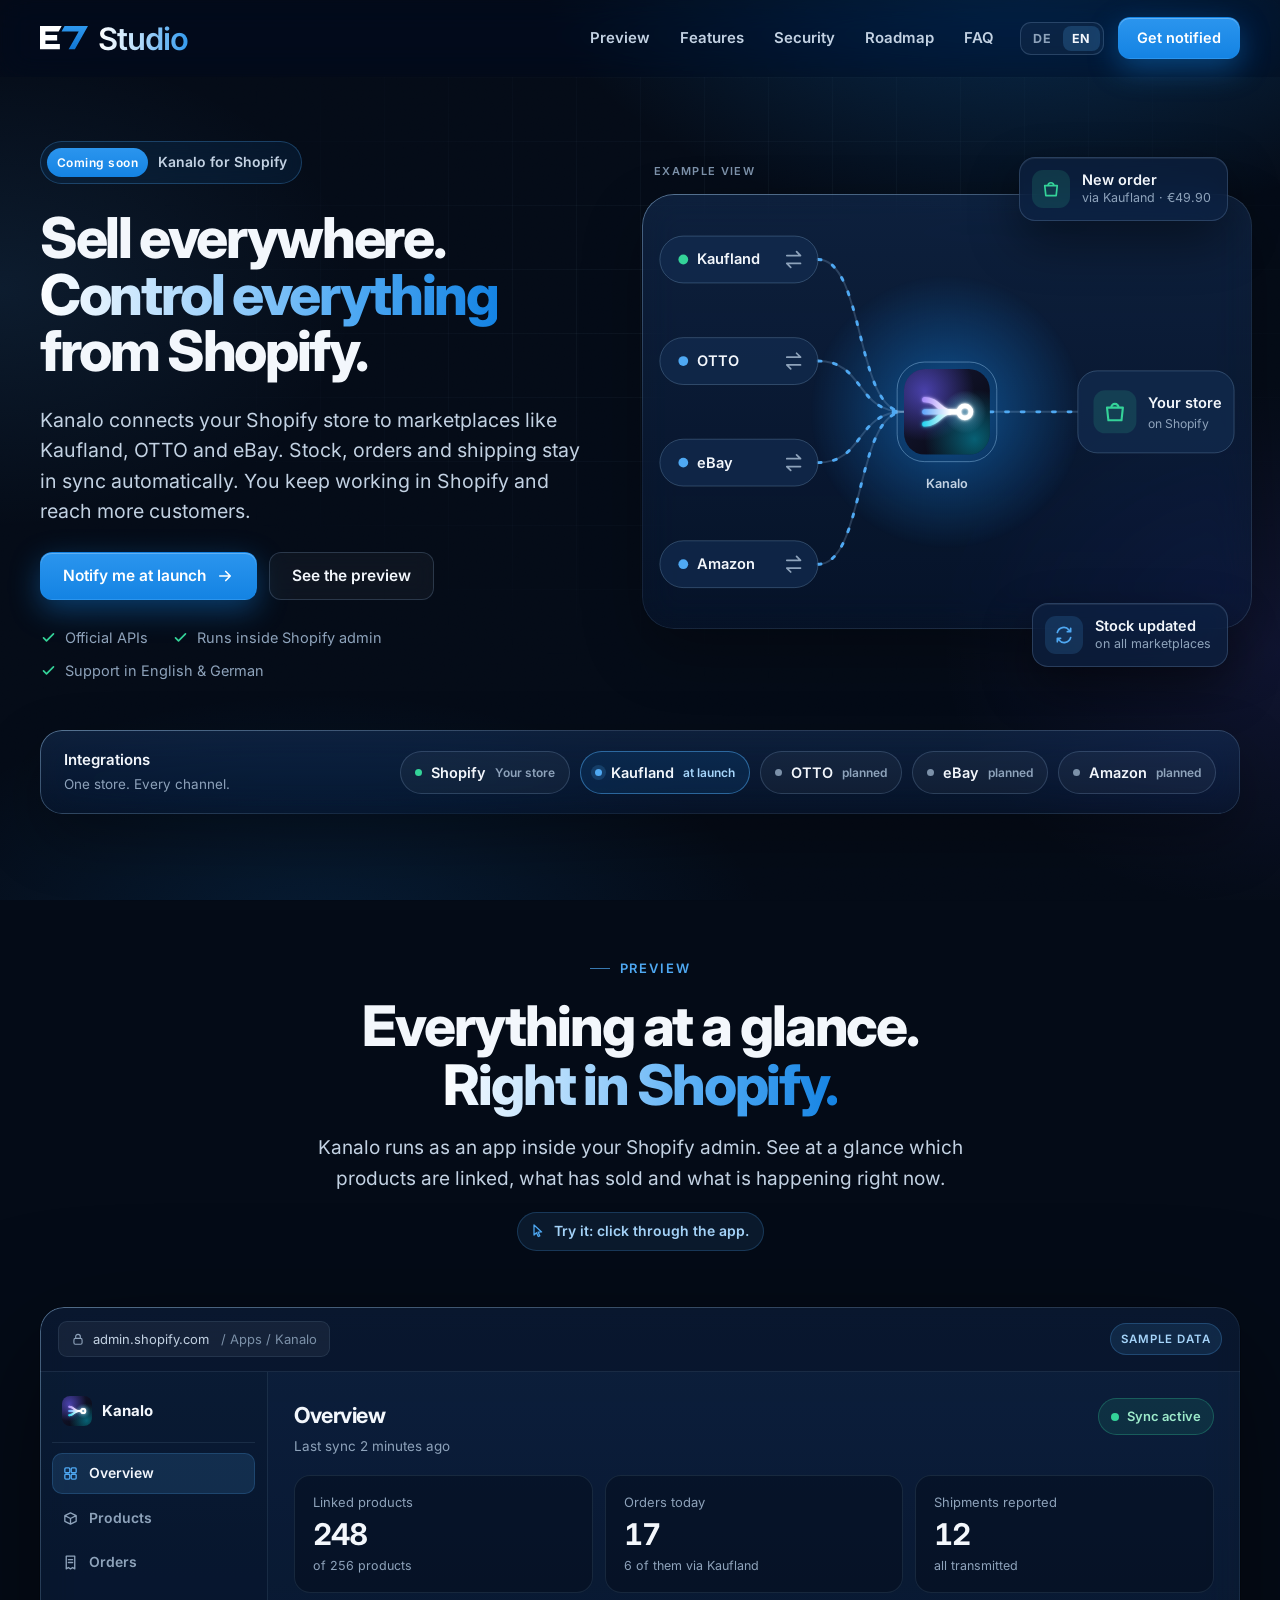
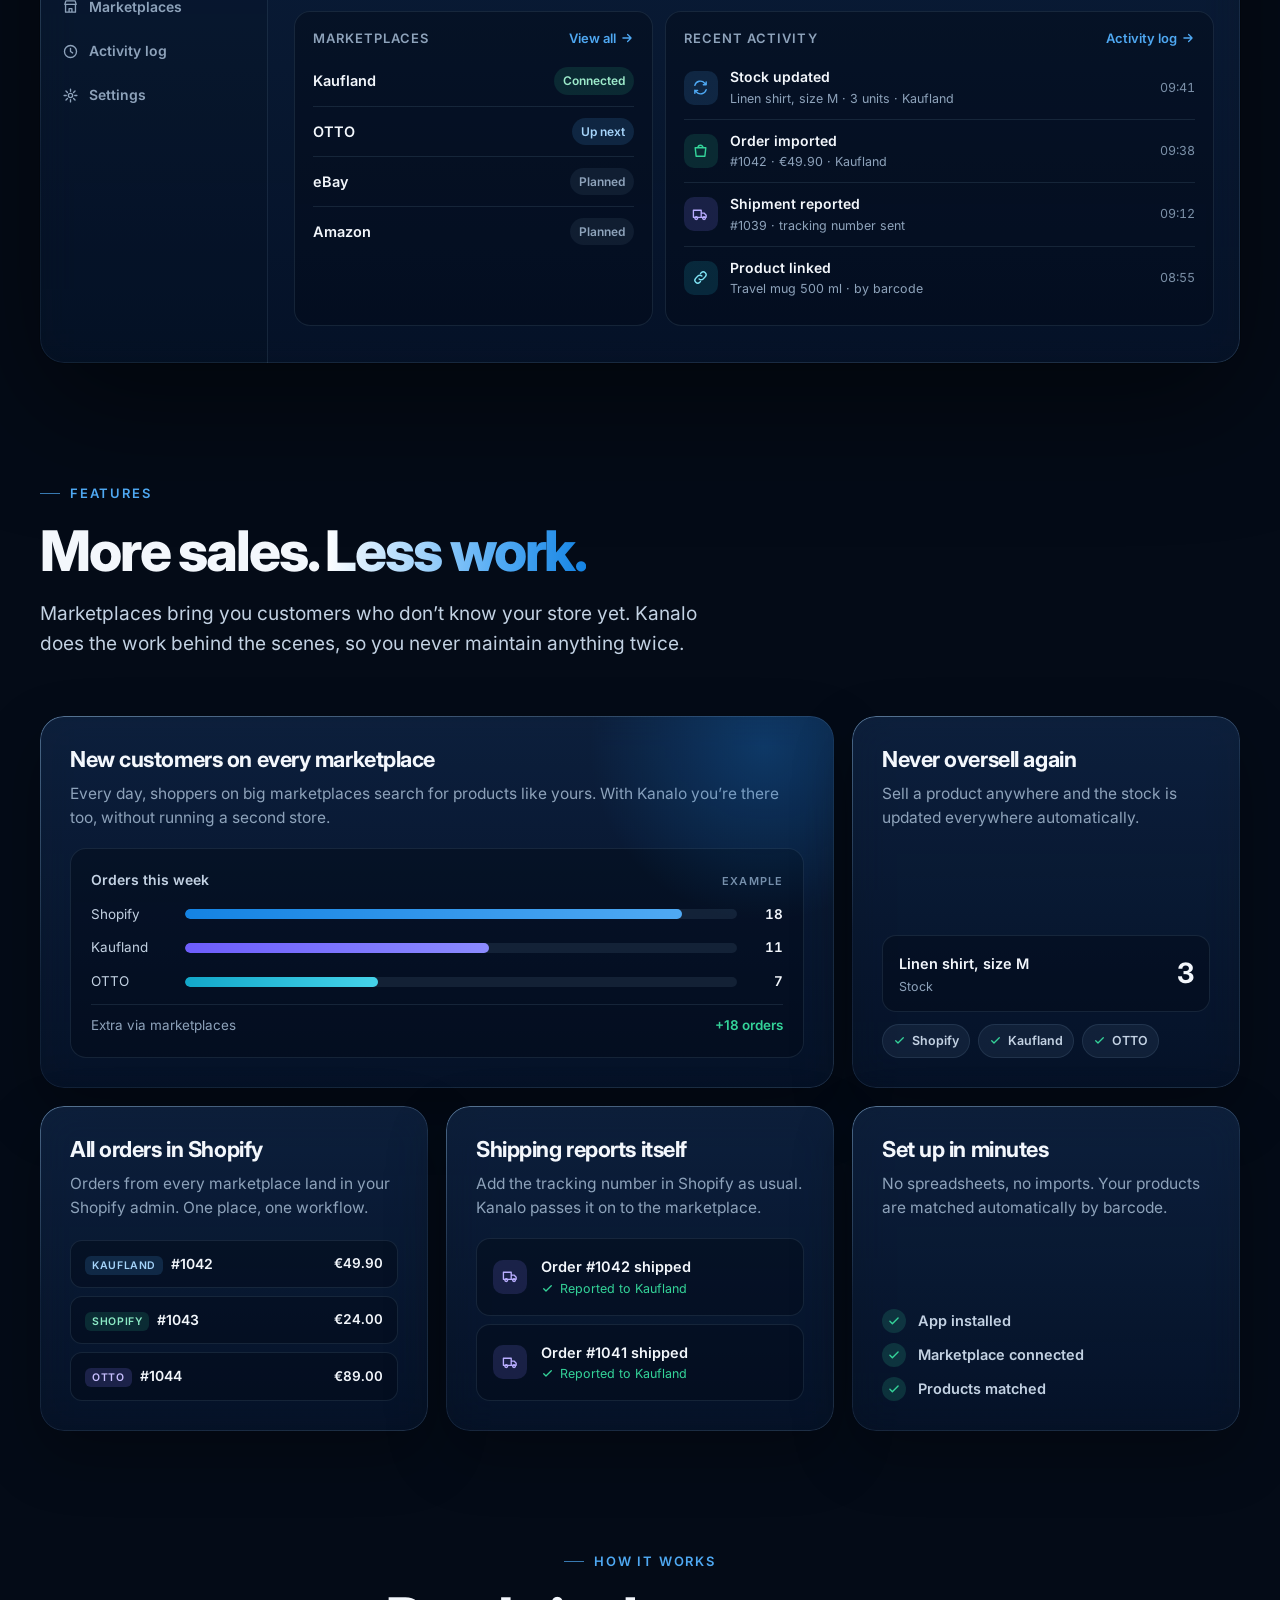
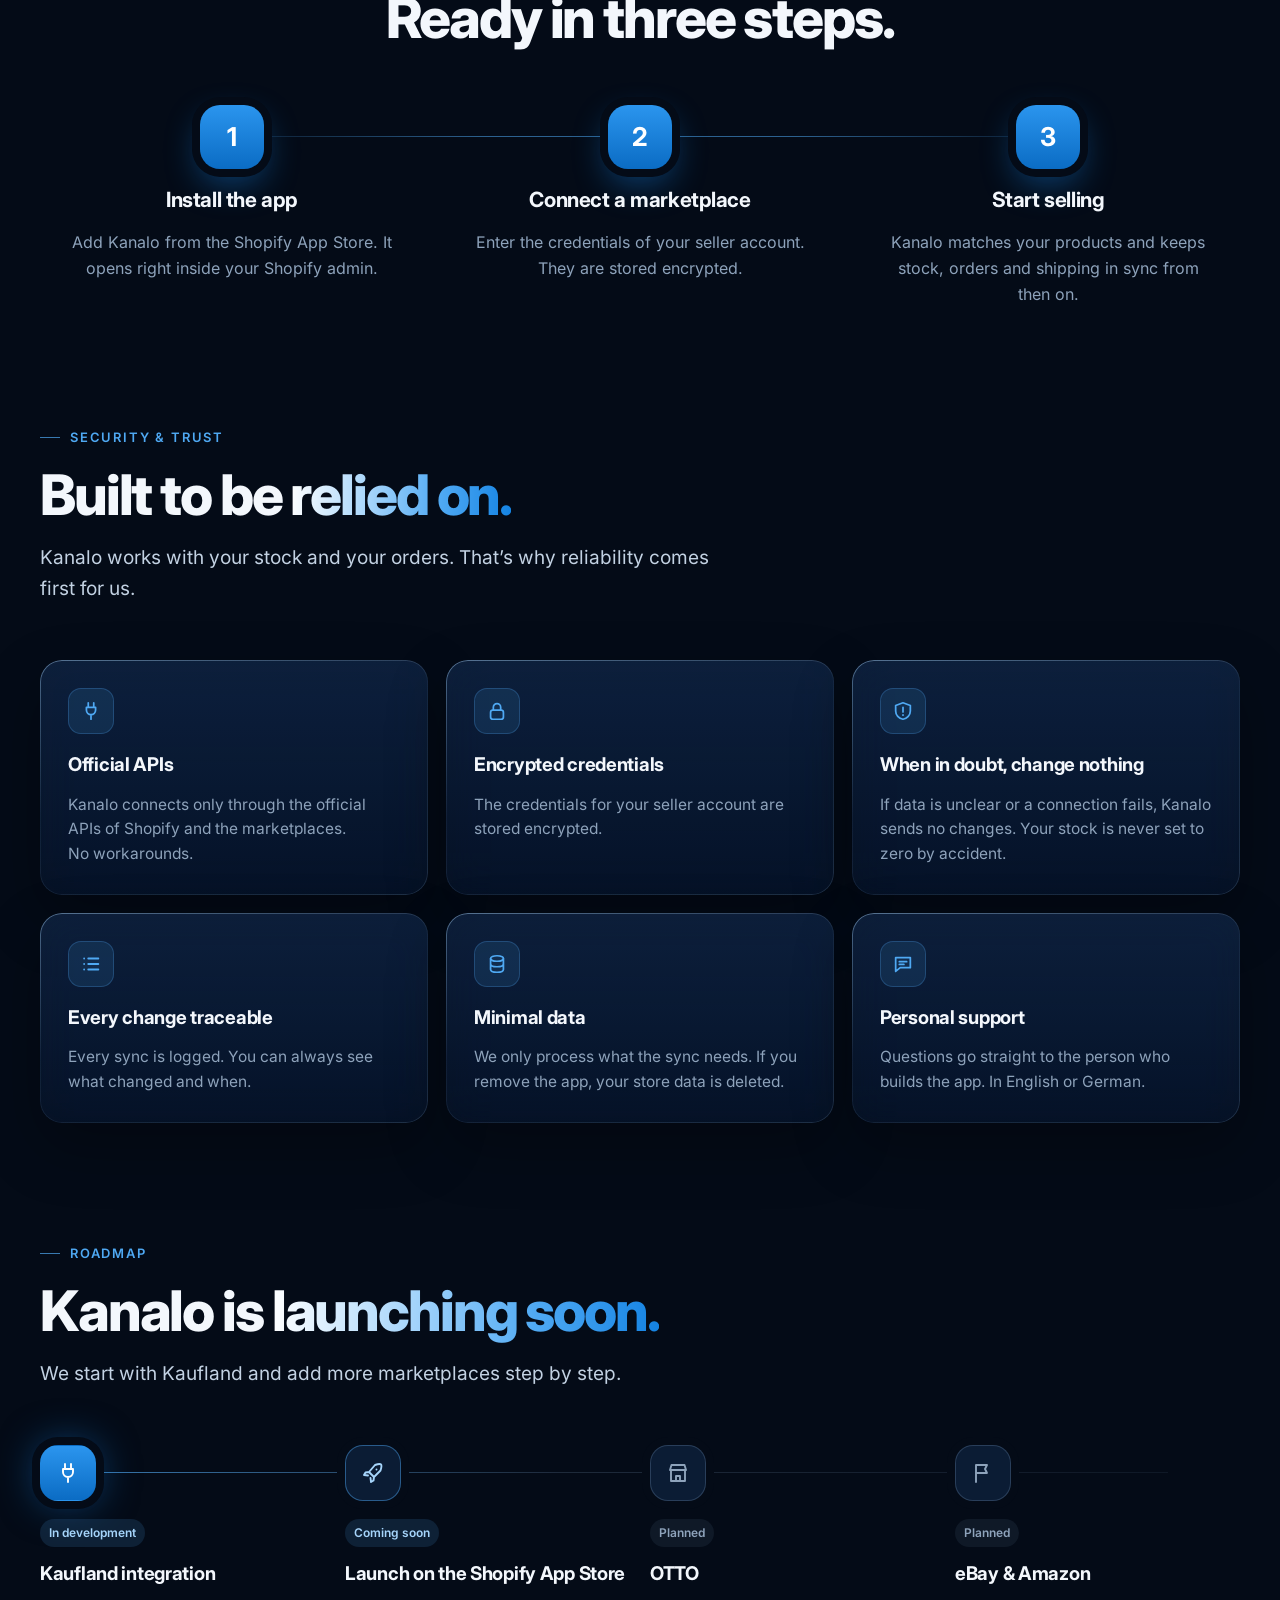
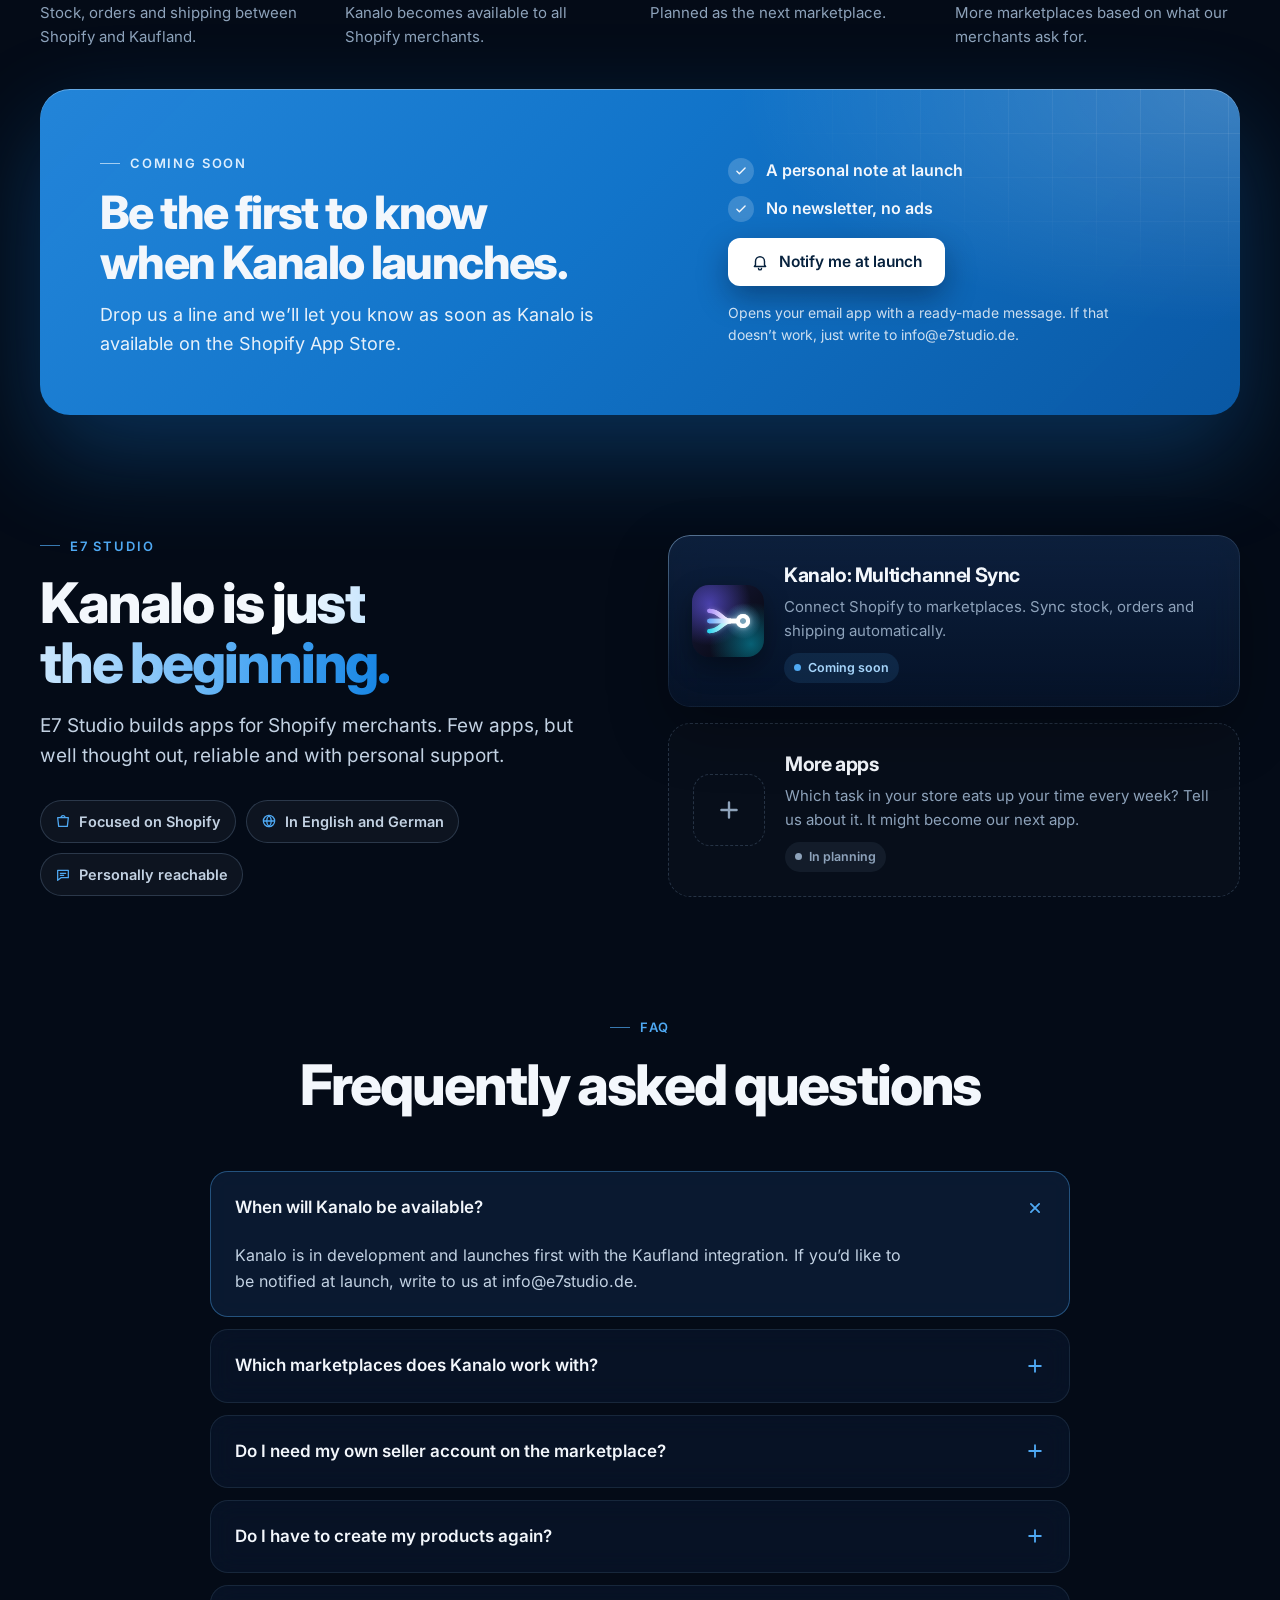
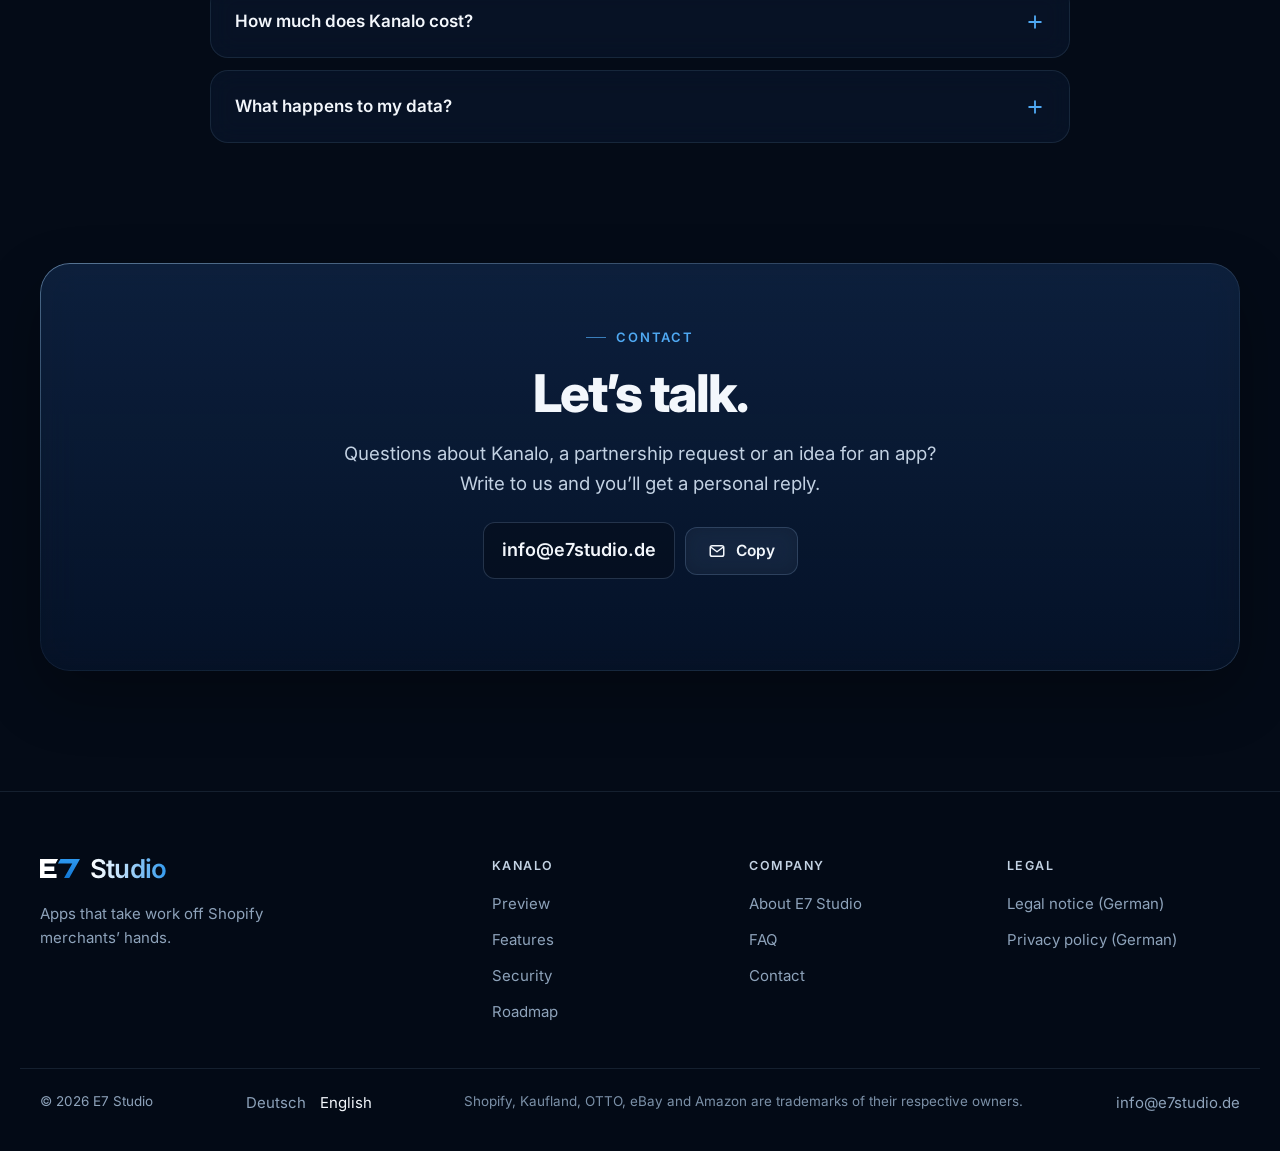
==== commit c4729e77: "Add files via upload" ====
--- a/index.html
+++ b/index.html
@@ -1,25 +1,25 @@
 <!doctype html>
-<html lang="de">
+<html lang="en">
 <head>
 <meta charset="utf-8">
 <meta name="viewport" content="width=device-width, initial-scale=1, viewport-fit=cover">
-<title>E7 Studio · Kanalo für Shopify</title>
-<meta name="description" content="E7 Studio entwickelt Apps für Shopify-Händler. Kanalo verbindet deinen Shopify-Shop mit Kaufland, OTTO, eBay und Amazon. Bestand, Bestellungen und Versand gleichen sich automatisch ab. Bald verfügbar.">
+<title>E7 Studio · Kanalo for Shopify</title>
+<meta name="description" content="E7 Studio builds apps for Shopify merchants. Kanalo connects your Shopify store to marketplaces like Kaufland, OTTO, eBay and Amazon. Stock, orders and shipping stay in sync automatically. Coming soon.">
 <meta name="theme-color" content="#040B17">
 <meta name="referrer" content="strict-origin-when-cross-origin">
 <meta name="format-detection" content="telephone=no">
-<link rel="canonical" href="https://e7studio.de/">
+<link rel="canonical" href="https://e7studio.de/en/">
 <link rel="alternate" hreflang="de" href="https://e7studio.de/">
 <link rel="alternate" hreflang="en" href="https://e7studio.de/en/">
 <link rel="alternate" hreflang="x-default" href="https://e7studio.de/en/">
 <meta property="og:type" content="website">
 <meta property="og:site_name" content="E7 Studio">
-<meta property="og:locale" content="de_DE">
-<meta property="og:locale:alternate" content="en_US">
-<meta property="og:url" content="https://e7studio.de/">
-<meta property="og:title" content="Kanalo von E7 Studio: Verkaufe überall, steuere alles aus Shopify">
-<meta property="og:description" content="Kanalo verbindet deinen Shopify-Shop mit Kaufland, OTTO, eBay und Amazon. Bestand, Bestellungen und Versand gleichen sich automatisch ab. Bald verfügbar.">
-<meta property="og:image" content="https://e7studio.de/assets/og-image.png">
+<meta property="og:locale" content="en_US">
+<meta property="og:locale:alternate" content="de_DE">
+<meta property="og:url" content="https://e7studio.de/en/">
+<meta property="og:title" content="Kanalo by E7 Studio: Sell everywhere, control everything from Shopify">
+<meta property="og:description" content="Kanalo connects your Shopify store to marketplaces like Kaufland, OTTO, eBay and Amazon. Stock, orders and shipping stay in sync automatically. Coming soon.">
+<meta property="og:image" content="https://e7studio.de/assets/og-image-en.png">
 <meta property="og:image:width" content="1200">
 <meta property="og:image:height" content="630">
 <meta name="twitter:card" content="summary_large_image">
@@ -78,33 +78,34 @@
   </defs>
 </svg>
 
-<a class="skip" href="#main">Zum Inhalt springen</a>
+<a class="skip" href="#main">Skip to content</a>
 
 <header class="site-header">
   <div class="wrap">
-    <nav class="nav" aria-label="Hauptnavigation">
-      <a class="logo" href="/" aria-label="E7 Studio, Startseite">
+    <nav class="nav" aria-label="Main navigation">
+      <a class="logo" href="/en/" aria-label="E7 Studio, home">
         <svg viewBox="0 0 531.4 260" aria-hidden="true"><use href="#e7Light"/></svg>
         <span>Studio</span>
       </a>
       <div class="nav__links">
-        <a href="#funktionen">Funktionen</a>
-        <a href="#sicherheit">Sicherheit</a>
+        <a href="#preview">Preview</a>
+        <a href="#features">Features</a>
+        <a href="#security">Security</a>
         <a href="#roadmap">Roadmap</a>
         <a href="#faq">FAQ</a>
-        <div class="lang" role="group" aria-label="Sprache"><a href="/" hreflang="de" lang="de" aria-current="true">DE</a><a href="/en/" hreflang="en" lang="en">EN</a></div>
-        <a class="btn btn--primary btn--sm nav__cta" href="#start"><svg aria-hidden="true"><use href="#i-bell"/></svg><span>Benachrichtigen</span></a>
+        <div class="lang" role="group" aria-label="Language"><a href="/" hreflang="de" lang="de">DE</a><a href="/en/" hreflang="en" lang="en" aria-current="true">EN</a></div>
+        <a class="btn btn--primary btn--sm nav__cta" href="#start"><svg aria-hidden="true"><use href="#i-bell"/></svg><span>Get notified</span></a>
         <details class="menu">
-          <summary aria-label="Menü"><svg aria-hidden="true"><use href="#i-menu"/></svg></summary>
+          <summary aria-label="Menu"><svg aria-hidden="true"><use href="#i-menu"/></svg></summary>
           <div class="menu__panel">
-            <a href="#vorschau">Vorschau</a>
-            <a href="#funktionen">Funktionen</a>
-            <a href="#sicherheit">Sicherheit</a>
+            <a href="#preview">Preview</a>
+            <a href="#features">Features</a>
+            <a href="#security">Security</a>
             <a href="#roadmap">Roadmap</a>
-            <a href="#studio">Über E7 Studio</a>
+            <a href="#studio">About E7 Studio</a>
             <a href="#faq">FAQ</a>
-            <a href="#kontakt">Kontakt</a>
-            <a class="menu__lang" href="/en/" hreflang="en" lang="en"><svg aria-hidden="true"><use href="#i-globe"/></svg>English</a>
+            <a href="#contact">Contact</a>
+            <a class="menu__lang" href="/" hreflang="de" lang="de"><svg aria-hidden="true"><use href="#i-globe"/></svg>Deutsch</a>
           </div>
         </details>
       </div>
@@ -116,23 +117,23 @@
   <section class="hero" aria-labelledby="hero-title">
     <div class="wrap hero__grid">
       <div class="hero__copy">
-        <span class="badge"><b>Coming soon</b>Kanalo für Shopify</span>
-        <h1 id="hero-title">Verkaufe überall. <span class="grad">Steuere alles</span> aus Shopify.</h1>
-        <p class="hero__lead">Kanalo verbindet deinen Shopify-Shop mit Marktplätzen wie Kaufland, OTTO und eBay. Bestand, Bestellungen und Versand gleichen sich automatisch ab. Du arbeitest weiter in Shopify und erreichst trotzdem mehr Kunden.</p>
+        <span class="badge"><b>Coming soon</b>Kanalo for Shopify</span>
+        <h1 id="hero-title">Sell everywhere. <span class="grad">Control everything</span> from Shopify.</h1>
+        <p class="hero__lead">Kanalo connects your Shopify store to marketplaces like Kaufland, OTTO and eBay. Stock, orders and shipping stay in sync automatically. You keep working in Shopify and reach more customers.</p>
         <div class="hero__ctas">
-          <a class="btn btn--primary" href="mailto:info@e7studio.de?subject=Kanalo%20%E2%80%93%20Benachrichtigung%20zum%20Start&amp;body=Hallo%20E7%20Studio%2C%0A%0Abitte%20gebt%20mir%20Bescheid%2C%20sobald%20Kanalo%20verf%C3%BCgbar%20ist.%0A%0AMein%20Shop%3A%20%0AIch%20verkaufe%20auf%3A%20">Zum Start benachrichtigen <svg class="mv" aria-hidden="true"><use href="#i-arrow"/></svg></a>
-          <a class="btn btn--ghost" href="#vorschau">Vorschau ansehen</a>
+          <a class="btn btn--primary" href="mailto:info@e7studio.de?subject=Kanalo%20%E2%80%93%20Launch%20notification&amp;body=Hi%20E7%20Studio%2C%0A%0Aplease%20let%20me%20know%20when%20Kanalo%20is%20available.%0A%0AMy%20store%3A%20%0AI%20sell%20on%3A%20">Notify me at launch <svg class="mv" aria-hidden="true"><use href="#i-arrow"/></svg></a>
+          <a class="btn btn--ghost" href="#preview">See the preview</a>
         </div>
         <div class="hero__trust">
-          <span><svg aria-hidden="true"><use href="#i-check"/></svg>Offizielle Schnittstellen</span>
-          <span><svg aria-hidden="true"><use href="#i-check"/></svg>Läuft im Shopify-Admin</span>
-          <span><svg aria-hidden="true"><use href="#i-check"/></svg>Support auf Deutsch &amp; Englisch</span>
+          <span><svg aria-hidden="true"><use href="#i-check"/></svg>Official APIs</span>
+          <span><svg aria-hidden="true"><use href="#i-check"/></svg>Runs inside Shopify admin</span>
+          <span><svg aria-hidden="true"><use href="#i-check"/></svg>Support in English &amp; German</span>
         </div>
       </div>
 
       <div class="hub">
         <div class="hub__plate glass ring" aria-hidden="true"></div>
-        <svg class="hub__svg hub__svg--h" viewBox="0 0 600 440" role="img" aria-label="Kaufland, OTTO, eBay und Amazon laufen über Kanalo in deinem Shopify-Shop zusammen">
+        <svg class="hub__svg hub__svg--h" viewBox="0 0 600 440" role="img" aria-label="Kaufland, OTTO, eBay and Amazon come together in your Shopify store through Kanalo">
           <defs>
             <radialGradient id="hubGlow"><stop offset="0" stop-color="#1483E3" stop-opacity="0.55"/><stop offset="1" stop-color="#1483E3" stop-opacity="0"/></radialGradient>
             <clipPath id="hubClip"><rect x="256" y="176" width="88" height="88" rx="22"/></clipPath>
@@ -174,11 +175,11 @@
           <rect x="434" y="178" width="160" height="84" rx="20" fill="rgba(18,44,80,0.72)" stroke="rgba(166,213,251,0.24)"/>
           <rect x="450" y="198" width="44" height="44" rx="12" fill="rgba(52,211,153,0.14)"/>
           <svg x="459" y="207" width="26" height="26" viewBox="0 0 24 24" color="#34D399"><use href="#i-bag"/></svg>
-          <text x="506" y="216" fill="#F3F7FC" font-size="15" font-weight="600">Dein Shop</text>
-          <text x="506" y="237" fill="#8EA3BB" font-size="12.5">auf Shopify</text>
+          <text x="506" y="216" fill="#F3F7FC" font-size="15" font-weight="600">Your store</text>
+          <text x="506" y="237" fill="#8EA3BB" font-size="12.5">on Shopify</text>
         </svg>
 
-        <svg class="hub__svg hub__svg--v" viewBox="0 0 360 440" role="img" aria-label="Kaufland, OTTO, eBay und Amazon laufen über Kanalo in deinem Shopify-Shop zusammen">
+        <svg class="hub__svg hub__svg--v" viewBox="0 0 360 440" role="img" aria-label="Kaufland, OTTO, eBay and Amazon come together in your Shopify store through Kanalo">
           <defs>
             <radialGradient id="hubGlowV"><stop offset="0" stop-color="#1483E3" stop-opacity="0.55"/><stop offset="1" stop-color="#1483E3" stop-opacity="0"/></radialGradient>
             <clipPath id="hubClipV"><rect x="138" y="190" width="84" height="84" rx="21"/></clipPath>
@@ -210,60 +211,60 @@
           <rect x="90" y="350" width="180" height="80" rx="20" fill="rgba(18,44,80,0.72)" stroke="rgba(166,213,251,0.24)"/>
           <rect x="106" y="368" width="44" height="44" rx="12" fill="rgba(52,211,153,0.14)"/>
           <svg x="115" y="377" width="26" height="26" viewBox="0 0 24 24" color="#34D399"><use href="#i-bag"/></svg>
-          <text x="162" y="387" fill="#F3F7FC" font-size="15" font-weight="600">Dein Shop</text>
-          <text x="162" y="408" fill="#8EA3BB" font-size="12.5">auf Shopify</text>
+          <text x="162" y="387" fill="#F3F7FC" font-size="15" font-weight="600">Your store</text>
+          <text x="162" y="408" fill="#8EA3BB" font-size="12.5">on Shopify</text>
         </svg>
 
         <div class="note note--order" aria-hidden="true">
           <span class="note__icon"><svg><use href="#i-bag"/></svg></span>
-          <span><b>Neue Bestellung</b><small>über Kaufland · 49,90 €</small></span>
+          <span><b>New order</b><small>via Kaufland · €49.90</small></span>
         </div>
         <div class="note note--stock" aria-hidden="true">
           <span class="note__icon"><svg><use href="#i-sync"/></svg></span>
-          <span><b>Bestand aktualisiert</b><small>auf allen Marktplätzen</small></span>
-        </div>
-        <span class="hub__caption">Beispielansicht</span>
+          <span><b>Stock updated</b><small>on all marketplaces</small></span>
+        </div>
+        <span class="hub__caption">Example view</span>
       </div>
     </div>
 
     <div class="wrap integrations">
       <div class="integrations__bar glass ring">
-        <div class="integrations__label"><b>Integrationen</b><span>Ein Shop. Alle Kanäle.</span></div>
-        <ul class="chips" aria-label="Unterstützte Plattformen">
-          <li class="chip chip--src"><i></i>Shopify <small>Dein Shop</small></li>
-          <li class="chip chip--first"><i></i>Kaufland <small>zum Start</small></li>
-          <li class="chip"><i></i>OTTO <small>geplant</small></li>
-          <li class="chip"><i></i>eBay <small>geplant</small></li>
-          <li class="chip"><i></i>Amazon <small>geplant</small></li>
+        <div class="integrations__label"><b>Integrations</b><span>One store. Every channel.</span></div>
+        <ul class="chips" aria-label="Supported platforms">
+          <li class="chip chip--src"><i></i>Shopify <small>Your store</small></li>
+          <li class="chip chip--first"><i></i>Kaufland <small>at launch</small></li>
+          <li class="chip"><i></i>OTTO <small>planned</small></li>
+          <li class="chip"><i></i>eBay <small>planned</small></li>
+          <li class="chip"><i></i>Amazon <small>planned</small></li>
         </ul>
       </div>
     </div>
   </section>
 
-  <section class="section" id="vorschau" aria-labelledby="preview-title">
+  <section class="section" id="preview" aria-labelledby="preview-title">
     <div class="wrap">
       <div class="section__head section__head--center reveal">
-        <span class="eyebrow">Vorschau</span>
-        <h2 id="preview-title">Alles im Blick. <span class="grad">Direkt in Shopify.</span></h2>
-        <p>Kanalo läuft als App in deinem Shopify-Admin. Auf einen Blick siehst du, welche Produkte verknüpft sind, was verkauft wurde und was gerade passiert.</p>
-        <p class="try"><svg aria-hidden="true"><use href="#i-pointer"/></svg>Probier es aus: Klick dich durch die App.</p>
-      </div>
-
-      <figure class="window glass ring reveal" aria-label="Vorschau der Kanalo-Oberfläche mit Beispieldaten">
+        <span class="eyebrow">Preview</span>
+        <h2 id="preview-title">Everything at a glance. <span class="grad">Right in Shopify.</span></h2>
+        <p>Kanalo runs as an app inside your Shopify admin. See at a glance which products are linked, what has sold and what is happening right now.</p>
+        <p class="try"><svg aria-hidden="true"><use href="#i-pointer"/></svg>Try it: click through the app.</p>
+      </div>
+
+      <figure class="window glass ring reveal" aria-label="Preview of the Kanalo interface with sample data">
         <div class="window__bar">
           <span class="window__url"><svg aria-hidden="true"><use href="#i-lock"/></svg>admin.shopify.com<span>&nbsp;/ Apps / Kanalo<span id="win-crumb"></span></span></span>
-          <span class="tag">Beispieldaten</span>
+          <span class="tag">Sample data</span>
         </div>
         <div class="window__body">
           <div class="win-side">
             <div class="win-app" aria-hidden="true"><svg viewBox="0 0 1200 1200"><use href="#kanalo"/></svg><b>Kanalo</b></div>
-            <div class="win-tabs" role="tablist" aria-label="Bereiche der App" aria-orientation="vertical">
-              <button type="button" class="win-tab" role="tab" id="t-uebersicht" aria-controls="v-uebersicht" aria-selected="true"><svg aria-hidden="true"><use href="#i-grid"/></svg>Übersicht</button>
-              <button type="button" class="win-tab" role="tab" id="t-produkte" aria-controls="v-produkte" aria-selected="false" tabindex="-1"><svg aria-hidden="true"><use href="#i-box"/></svg>Produkte</button>
-              <button type="button" class="win-tab" role="tab" id="t-bestellungen" aria-controls="v-bestellungen" aria-selected="false" tabindex="-1"><svg aria-hidden="true"><use href="#i-receipt"/></svg>Bestellungen</button>
-              <button type="button" class="win-tab" role="tab" id="t-marktplaetze" aria-controls="v-marktplaetze" aria-selected="false" tabindex="-1"><svg aria-hidden="true"><use href="#i-store"/></svg>Marktplätze</button>
-              <button type="button" class="win-tab" role="tab" id="t-protokoll" aria-controls="v-protokoll" aria-selected="false" tabindex="-1"><svg aria-hidden="true"><use href="#i-clock"/></svg>Protokoll</button>
-              <button type="button" class="win-tab" role="tab" id="t-einstellungen" aria-controls="v-einstellungen" aria-selected="false" tabindex="-1"><svg aria-hidden="true"><use href="#i-gear"/></svg>Einstellungen</button>
+            <div class="win-tabs" role="tablist" aria-label="App sections" aria-orientation="vertical">
+              <button type="button" class="win-tab" role="tab" id="t-uebersicht" aria-controls="v-uebersicht" aria-selected="true"><svg aria-hidden="true"><use href="#i-grid"/></svg>Overview</button>
+              <button type="button" class="win-tab" role="tab" id="t-produkte" aria-controls="v-produkte" aria-selected="false" tabindex="-1"><svg aria-hidden="true"><use href="#i-box"/></svg>Products</button>
+              <button type="button" class="win-tab" role="tab" id="t-bestellungen" aria-controls="v-bestellungen" aria-selected="false" tabindex="-1"><svg aria-hidden="true"><use href="#i-receipt"/></svg>Orders</button>
+              <button type="button" class="win-tab" role="tab" id="t-marktplaetze" aria-controls="v-marktplaetze" aria-selected="false" tabindex="-1"><svg aria-hidden="true"><use href="#i-store"/></svg>Marketplaces</button>
+              <button type="button" class="win-tab" role="tab" id="t-protokoll" aria-controls="v-protokoll" aria-selected="false" tabindex="-1"><svg aria-hidden="true"><use href="#i-clock"/></svg>Activity log</button>
+              <button type="button" class="win-tab" role="tab" id="t-einstellungen" aria-controls="v-einstellungen" aria-selected="false" tabindex="-1"><svg aria-hidden="true"><use href="#i-gear"/></svg>Settings</button>
             </div>
           </div>
 
@@ -271,31 +272,31 @@
             <!-- Übersicht -->
             <div class="win-view is-active" role="tabpanel" id="v-uebersicht" aria-labelledby="t-uebersicht" tabindex="0">
               <div class="win-head">
-                <div><h3>Übersicht</h3><p>Letzter Abgleich vor 2 Minuten</p></div>
-                <span class="live" id="live-status"><i></i><span>Synchronisierung aktiv</span></span>
+                <div><h3>Overview</h3><p>Last sync 2 minutes ago</p></div>
+                <span class="live" id="live-status"><i></i><span>Sync active</span></span>
               </div>
               <div class="kpis">
-                <div class="kpi"><span>Verknüpfte Produkte</span><strong>248</strong><small>von 256 Produkten</small></div>
-                <div class="kpi"><span>Bestellungen heute</span><strong>17</strong><small>davon 6 über Kaufland</small></div>
-                <div class="kpi"><span>Versand gemeldet</span><strong>12</strong><small>alle übertragen</small></div>
+                <div class="kpi"><span>Linked products</span><strong>248</strong><small>of 256 products</small></div>
+                <div class="kpi"><span>Orders today</span><strong>17</strong><small>6 of them via Kaufland</small></div>
+                <div class="kpi"><span>Shipments reported</span><strong>12</strong><small>all transmitted</small></div>
               </div>
               <div class="win-cols">
                 <div class="panel">
-                  <div class="panel__head"><h4>Marktplätze</h4><button type="button" class="more" data-goto="marktplaetze">Alle ansehen<svg aria-hidden="true"><use href="#i-arrow"/></svg></button></div>
+                  <div class="panel__head"><h4>Marketplaces</h4><button type="button" class="more" data-goto="marktplaetze">View all<svg aria-hidden="true"><use href="#i-arrow"/></svg></button></div>
                   <ul class="channels">
-                    <li><b>Kaufland</b><span class="st st--ok">Verbunden</span></li>
-                    <li><b>OTTO</b><span class="st st--soon">Als Nächstes</span></li>
-                    <li><b>eBay</b><span class="st">Geplant</span></li>
-                    <li><b>Amazon</b><span class="st">Geplant</span></li>
+                    <li><b>Kaufland</b><span class="st st--ok">Connected</span></li>
+                    <li><b>OTTO</b><span class="st st--soon">Up next</span></li>
+                    <li><b>eBay</b><span class="st">Planned</span></li>
+                    <li><b>Amazon</b><span class="st">Planned</span></li>
                   </ul>
                 </div>
                 <div class="panel">
-                  <div class="panel__head"><h4>Letzte Aktivitäten</h4><button type="button" class="more" data-goto="protokoll">Zum Protokoll<svg aria-hidden="true"><use href="#i-arrow"/></svg></button></div>
+                  <div class="panel__head"><h4>Recent activity</h4><button type="button" class="more" data-goto="protokoll">Activity log<svg aria-hidden="true"><use href="#i-arrow"/></svg></button></div>
                   <ul class="feed">
-                    <li><i class="ic ic--blue"><svg aria-hidden="true"><use href="#i-sync"/></svg></i><div><b>Bestand aktualisiert</b><span>Leinenhemd, Größe M · 3 Stück · Kaufland</span></div><time>09:41</time></li>
-                    <li><i class="ic ic--green"><svg aria-hidden="true"><use href="#i-bag"/></svg></i><div><b>Bestellung übernommen</b><span>#1042 · 49,90 € · Kaufland</span></div><time>09:38</time></li>
-                    <li><i class="ic ic--violet"><svg aria-hidden="true"><use href="#i-truck"/></svg></i><div><b>Versand gemeldet</b><span>#1039 · Sendungsnummer übertragen</span></div><time>09:12</time></li>
-                    <li><i class="ic ic--cyan"><svg aria-hidden="true"><use href="#i-link"/></svg></i><div><b>Produkt verknüpft</b><span>Thermobecher 500 ml · über Barcode</span></div><time>08:55</time></li>
+                    <li><i class="ic ic--blue"><svg aria-hidden="true"><use href="#i-sync"/></svg></i><div><b>Stock updated</b><span>Linen shirt, size M · 3 units · Kaufland</span></div><time>09:41</time></li>
+                    <li><i class="ic ic--green"><svg aria-hidden="true"><use href="#i-bag"/></svg></i><div><b>Order imported</b><span>#1042 · €49.90 · Kaufland</span></div><time>09:38</time></li>
+                    <li><i class="ic ic--violet"><svg aria-hidden="true"><use href="#i-truck"/></svg></i><div><b>Shipment reported</b><span>#1039 · tracking number sent</span></div><time>09:12</time></li>
+                    <li><i class="ic ic--cyan"><svg aria-hidden="true"><use href="#i-link"/></svg></i><div><b>Product linked</b><span>Travel mug 500 ml · by barcode</span></div><time>08:55</time></li>
                   </ul>
                 </div>
               </div>
@@ -304,97 +305,97 @@
             <!-- Produkte -->
             <div class="win-view" role="tabpanel" id="v-produkte" aria-labelledby="t-produkte" tabindex="0">
               <div class="win-head">
-                <div><h3>Produkte</h3><p>248 von 256 Produkten mit Kaufland verknüpft</p></div>
-                <div class="seg" role="group" aria-label="Produkte filtern" data-target="tbl-prod">
-                  <button type="button" aria-pressed="true" data-filter="all">Alle</button>
-                  <button type="button" aria-pressed="false" data-filter="ok">Verknüpft</button>
-                  <button type="button" aria-pressed="false" data-filter="warn">Zu prüfen</button>
+                <div><h3>Products</h3><p>248 of 256 products linked to Kaufland</p></div>
+                <div class="seg" role="group" aria-label="Filter products" data-target="tbl-prod">
+                  <button type="button" aria-pressed="true" data-filter="all">All</button>
+                  <button type="button" aria-pressed="false" data-filter="ok">Linked</button>
+                  <button type="button" aria-pressed="false" data-filter="warn">Needs review</button>
                 </div>
               </div>
               <div class="tbl-wrap">
                 <table class="tbl tbl--prod" id="tbl-prod">
-                  <thead><tr><th scope="col">Produkt</th><th scope="col">Barcode (EAN)</th><th scope="col" class="num">Bestand</th><th scope="col">Kaufland</th></tr></thead>
+                  <thead><tr><th scope="col">Product</th><th scope="col">Barcode (EAN)</th><th scope="col" class="num">Stock</th><th scope="col">Kaufland</th></tr></thead>
                   <tbody>
-                    <tr data-state="ok"><td class="c-main"><span class="prod"><span class="thumb th--sky" aria-hidden="true">LH</span><span><b>Leinenhemd</b><small>Größe M<span class="sku"> · SKU LH-M</span></small></span></span></td><td class="c-ean mono" data-label="EAN">2000000000015</td><td class="c-stock num" data-label="Bestand">3</td><td class="c-st"><span class="st st--ok">Verknüpft</span></td></tr>
-                    <tr data-state="ok"><td class="c-main"><span class="prod"><span class="thumb th--cyan" aria-hidden="true">TB</span><span><b>Thermobecher</b><small>500 ml<span class="sku"> · SKU TB-500</span></small></span></span></td><td class="c-ean mono" data-label="EAN">2000000000022</td><td class="c-stock num" data-label="Bestand">25</td><td class="c-st"><span class="st st--ok">Verknüpft</span></td></tr>
-                    <tr data-state="ok"><td class="c-main"><span class="prod"><span class="thumb th--green" aria-hidden="true">YM</span><span><b>Yogamatte Kork</b><small>4 mm<span class="sku"> · SKU YM-KORK</span></small></span></span></td><td class="c-ean mono" data-label="EAN">2000000000039</td><td class="c-stock num" data-label="Bestand">9</td><td class="c-st"><span class="st st--ok">Verknüpft</span></td></tr>
-                    <tr data-state="ok"><td class="c-main"><span class="prod"><span class="thumb th--violet" aria-hidden="true">TL</span><span><b>Tischlampe</b><small>LED, Schwarz<span class="sku"> · SKU LED-SL</span></small></span></span></td><td class="c-ean mono" data-label="EAN">2000000000046</td><td class="c-stock num is-zero" data-label="Bestand">0</td><td class="c-st"><span class="st st--ok">Verknüpft</span></td></tr>
-                    <tr data-state="warn"><td class="c-main"><span class="prod"><span class="thumb th--rose" aria-hidden="true">DK</span><span><b>Duftkerze</b><small>Lavendel<span class="sku"> · SKU DK-LAV</span></small></span></span></td><td class="c-ean mono is-missing" data-label="EAN">fehlt</td><td class="c-stock num" data-label="Bestand">14</td><td class="c-st"><span class="st st--warn">Barcode fehlt</span></td></tr>
-                    <tr data-state="warn"><td class="c-main"><span class="prod"><span class="thumb th--amber" aria-hidden="true">KB</span><span><b>Kissenbezug</b><small>50 × 50 cm<span class="sku"> · SKU KB-50</span></small></span></span></td><td class="c-ean mono is-bad" data-label="EAN">200000000006</td><td class="c-stock num" data-label="Bestand">7</td><td class="c-st"><span class="st st--warn">Barcode prüfen</span></td></tr>
+                    <tr data-state="ok"><td class="c-main"><span class="prod"><span class="thumb th--sky" aria-hidden="true">LS</span><span><b>Linen shirt</b><small>Size M<span class="sku"> · SKU LH-M</span></small></span></span></td><td class="c-ean mono" data-label="EAN">2000000000015</td><td class="c-stock num" data-label="Stock">3</td><td class="c-st"><span class="st st--ok">Linked</span></td></tr>
+                    <tr data-state="ok"><td class="c-main"><span class="prod"><span class="thumb th--cyan" aria-hidden="true">TM</span><span><b>Travel mug</b><small>500 ml<span class="sku"> · SKU TB-500</span></small></span></span></td><td class="c-ean mono" data-label="EAN">2000000000022</td><td class="c-stock num" data-label="Stock">25</td><td class="c-st"><span class="st st--ok">Linked</span></td></tr>
+                    <tr data-state="ok"><td class="c-main"><span class="prod"><span class="thumb th--green" aria-hidden="true">YM</span><span><b>Cork yoga mat</b><small>4 mm<span class="sku"> · SKU YM-KORK</span></small></span></span></td><td class="c-ean mono" data-label="EAN">2000000000039</td><td class="c-stock num" data-label="Stock">9</td><td class="c-st"><span class="st st--ok">Linked</span></td></tr>
+                    <tr data-state="ok"><td class="c-main"><span class="prod"><span class="thumb th--violet" aria-hidden="true">DL</span><span><b>Desk lamp</b><small>LED, black<span class="sku"> · SKU LED-SL</span></small></span></span></td><td class="c-ean mono" data-label="EAN">2000000000046</td><td class="c-stock num is-zero" data-label="Stock">0</td><td class="c-st"><span class="st st--ok">Linked</span></td></tr>
+                    <tr data-state="warn"><td class="c-main"><span class="prod"><span class="thumb th--rose" aria-hidden="true">CA</span><span><b>Candle</b><small>Lavender<span class="sku"> · SKU DK-LAV</span></small></span></span></td><td class="c-ean mono is-missing" data-label="EAN">missing</td><td class="c-stock num" data-label="Stock">14</td><td class="c-st"><span class="st st--warn">Barcode missing</span></td></tr>
+                    <tr data-state="warn"><td class="c-main"><span class="prod"><span class="thumb th--amber" aria-hidden="true">PC</span><span><b>Pillowcase</b><small>50 × 50 cm<span class="sku"> · SKU KB-50</span></small></span></span></td><td class="c-ean mono is-bad" data-label="EAN">200000000006</td><td class="c-stock num" data-label="Stock">7</td><td class="c-st"><span class="st st--warn">Check barcode</span></td></tr>
                   </tbody>
                 </table>
               </div>
-              <p class="win-foot"><svg aria-hidden="true"><use href="#i-info"/></svg><span>Produkte ohne gültigen Barcode werden nicht verknüpft und bleiben unverändert.</span></p>
+              <p class="win-foot"><svg aria-hidden="true"><use href="#i-info"/></svg><span>Products without a valid barcode are not linked and stay unchanged.</span></p>
             </div>
 
             <!-- Bestellungen -->
             <div class="win-view" role="tabpanel" id="v-bestellungen" aria-labelledby="t-bestellungen" tabindex="0">
               <div class="win-head">
-                <div><h3>Bestellungen</h3><p>Heute 6 Bestellungen über Kaufland, alle in Shopify übernommen</p></div>
-                <div class="seg" role="group" aria-label="Bestellungen filtern" data-target="tbl-orders">
-                  <button type="button" aria-pressed="true" data-filter="all">Alle</button>
-                  <button type="button" aria-pressed="false" data-filter="open">Zu versenden</button>
-                  <button type="button" aria-pressed="false" data-filter="done">Versendet</button>
+                <div><h3>Orders</h3><p>6 orders via Kaufland today, all imported into Shopify</p></div>
+                <div class="seg" role="group" aria-label="Filter orders" data-target="tbl-orders">
+                  <button type="button" aria-pressed="true" data-filter="all">All</button>
+                  <button type="button" aria-pressed="false" data-filter="open">To ship</button>
+                  <button type="button" aria-pressed="false" data-filter="done">Shipped</button>
                 </div>
               </div>
               <div class="tbl-wrap">
                 <table class="tbl tbl--orders" id="tbl-orders">
-                  <thead><tr><th scope="col">Bestellung</th><th scope="col">Kunde</th><th scope="col">Marktplatz</th><th scope="col">Eingang</th><th scope="col" class="num">Betrag</th><th scope="col">Status</th></tr></thead>
+                  <thead><tr><th scope="col">Order</th><th scope="col">Customer</th><th scope="col">Marketplace</th><th scope="col">Received</th><th scope="col" class="num">Total</th><th scope="col">Status</th></tr></thead>
                   <tbody>
-                    <tr data-state="open"><td class="c-id"><b>#1042</b></td><td class="c-cust">Tobias M.</td><td class="c-mkt">Kaufland</td><td class="c-time">09:38</td><td class="c-sum num">49,90 €</td><td class="c-st"><span class="st st--soon">Zu versenden</span></td></tr>
-                    <tr data-state="open"><td class="c-id"><b>#1040</b></td><td class="c-cust">Sarah W.</td><td class="c-mkt">Kaufland</td><td class="c-time">09:05</td><td class="c-sum num">32,50 €</td><td class="c-st"><span class="st st--soon">Zu versenden</span></td></tr>
-                    <tr data-state="done"><td class="c-id"><b>#1039</b></td><td class="c-cust">Jonas B.</td><td class="c-mkt">Kaufland</td><td class="c-time">08:21</td><td class="c-sum num">119,00 €</td><td class="c-st"><span class="st st--ok">Versand gemeldet</span></td></tr>
-                    <tr data-state="done"><td class="c-id"><b>#1036</b></td><td class="c-cust">Anna S.</td><td class="c-mkt">Kaufland</td><td class="c-time">07:46</td><td class="c-sum num">24,90 €</td><td class="c-st"><span class="st st--ok">Versand gemeldet</span></td></tr>
-                    <tr data-state="done"><td class="c-id"><b>#1034</b></td><td class="c-cust">Lukas H.</td><td class="c-mkt">Kaufland</td><td class="c-time">07:10</td><td class="c-sum num">64,80 €</td><td class="c-st"><span class="st st--ok">Versand gemeldet</span></td></tr>
-                    <tr data-state="done"><td class="c-id"><b>#1031</b></td><td class="c-cust">Mia R.</td><td class="c-mkt">Kaufland</td><td class="c-time">06:32</td><td class="c-sum num">18,90 €</td><td class="c-st"><span class="st st--ok">Versand gemeldet</span></td></tr>
+                    <tr data-state="open"><td class="c-id"><b>#1042</b></td><td class="c-cust">Tobias M.</td><td class="c-mkt">Kaufland</td><td class="c-time">09:38</td><td class="c-sum num">€49.90</td><td class="c-st"><span class="st st--soon">To ship</span></td></tr>
+                    <tr data-state="open"><td class="c-id"><b>#1040</b></td><td class="c-cust">Sarah W.</td><td class="c-mkt">Kaufland</td><td class="c-time">09:05</td><td class="c-sum num">€32.50</td><td class="c-st"><span class="st st--soon">To ship</span></td></tr>
+                    <tr data-state="done"><td class="c-id"><b>#1039</b></td><td class="c-cust">Jonas B.</td><td class="c-mkt">Kaufland</td><td class="c-time">08:21</td><td class="c-sum num">€119.00</td><td class="c-st"><span class="st st--ok">Shipment reported</span></td></tr>
+                    <tr data-state="done"><td class="c-id"><b>#1036</b></td><td class="c-cust">Anna S.</td><td class="c-mkt">Kaufland</td><td class="c-time">07:46</td><td class="c-sum num">€24.90</td><td class="c-st"><span class="st st--ok">Shipment reported</span></td></tr>
+                    <tr data-state="done"><td class="c-id"><b>#1034</b></td><td class="c-cust">Lukas H.</td><td class="c-mkt">Kaufland</td><td class="c-time">07:10</td><td class="c-sum num">€64.80</td><td class="c-st"><span class="st st--ok">Shipment reported</span></td></tr>
+                    <tr data-state="done"><td class="c-id"><b>#1031</b></td><td class="c-cust">Mia R.</td><td class="c-mkt">Kaufland</td><td class="c-time">06:32</td><td class="c-sum num">€18.90</td><td class="c-st"><span class="st st--ok">Shipment reported</span></td></tr>
                   </tbody>
                 </table>
               </div>
-              <p class="win-foot"><svg aria-hidden="true"><use href="#i-info"/></svg><span>Du versendest wie gewohnt in Shopify. Kanalo meldet die Sendungsnummer an den Marktplatz.</span></p>
+              <p class="win-foot"><svg aria-hidden="true"><use href="#i-info"/></svg><span>You ship in Shopify as usual. Kanalo reports the tracking number to the marketplace.</span></p>
             </div>
 
             <!-- Marktplätze -->
             <div class="win-view" role="tabpanel" id="v-marktplaetze" aria-labelledby="t-marktplaetze" tabindex="0">
               <div class="win-head">
-                <div><h3>Marktplätze</h3><p>Ein Shop, mehrere Marktplätze. Alles läuft über Kanalo.</p></div>
+                <div><h3>Marketplaces</h3><p>One store, many marketplaces. All running through Kanalo.</p></div>
               </div>
               <div class="mkts">
                 <article class="mkt mkt--main">
                   <div class="mkt__top">
                     <span class="mk mk--sky" aria-hidden="true">K</span>
                     <div><h4>Kaufland</h4><small>kaufland.de</small></div>
-                    <span class="st st--ok">Verbunden</span>
+                    <span class="st st--ok">Connected</span>
                   </div>
                   <dl class="mkt__stats">
-                    <div><dt>Verknüpfte Produkte</dt><dd>248</dd></div>
-                    <div><dt>Bestellungen heute</dt><dd>6</dd></div>
-                    <div><dt>Letzter Abgleich</dt><dd>vor 2 Min.</dd></div>
+                    <div><dt>Linked products</dt><dd>248</dd></div>
+                    <div><dt>Orders today</dt><dd>6</dd></div>
+                    <div><dt>Last sync</dt><dd>2 min ago</dd></div>
                   </dl>
-                  <p class="mkt__foot"><svg aria-hidden="true"><use href="#i-lock"/></svg>Zugangsdaten verschlüsselt gespeichert</p>
+                  <p class="mkt__foot"><svg aria-hidden="true"><use href="#i-lock"/></svg>Credentials stored encrypted</p>
                 </article>
                 <article class="mkt">
                   <div class="mkt__top">
                     <span class="mk mk--violet" aria-hidden="true">O</span>
                     <div><h4>OTTO</h4><small>otto.de</small></div>
                   </div>
-                  <p>Die nächste Anbindung nach dem Start von Kanalo.</p>
-                  <span class="st st--soon">Als Nächstes</span>
+                  <p>The next integration after Kanalo launches.</p>
+                  <span class="st st--soon">Up next</span>
                 </article>
                 <article class="mkt">
                   <div class="mkt__top">
                     <span class="mk mk--slate" aria-hidden="true">e</span>
                     <div><h4>eBay</h4><small>ebay.de</small></div>
                   </div>
-                  <p>Die Reihenfolge richtet sich nach den Wünschen unserer Händler.</p>
-                  <span class="st">Geplant</span>
+                  <p>The order depends on what our merchants ask for.</p>
+                  <span class="st">Planned</span>
                 </article>
                 <article class="mkt">
                   <div class="mkt__top">
                     <span class="mk mk--slate" aria-hidden="true">A</span>
                     <div><h4>Amazon</h4><small>amazon.de</small></div>
                   </div>
-                  <p>Dir ist ein Marktplatz besonders wichtig? Schreib uns.</p>
-                  <span class="st">Geplant</span>
+                  <p>Is a marketplace especially important to you? Let us know.</p>
+                  <span class="st">Planned</span>
                 </article>
               </div>
             </div>
@@ -402,44 +403,44 @@
             <!-- Protokoll -->
             <div class="win-view" role="tabpanel" id="v-protokoll" aria-labelledby="t-protokoll" tabindex="0">
               <div class="win-head">
-                <div><h3>Protokoll</h3><p>Jede Änderung mit Uhrzeit, jederzeit nachvollziehbar</p></div>
-                <div class="seg" role="group" aria-label="Protokoll filtern" data-target="log">
-                  <button type="button" aria-pressed="true" data-filter="all">Alle</button>
-                  <button type="button" aria-pressed="false" data-filter="warn">Hinweise</button>
+                <div><h3>Activity log</h3><p>Every change with a timestamp, always traceable</p></div>
+                <div class="seg" role="group" aria-label="Filter activity log" data-target="log">
+                  <button type="button" aria-pressed="true" data-filter="all">All</button>
+                  <button type="button" aria-pressed="false" data-filter="warn">Notices</button>
                 </div>
               </div>
               <ol class="log" id="log">
-                <li data-state="ok"><time>09:41</time><span class="lt lt--blue"><svg aria-hidden="true"><use href="#i-sync"/></svg>Bestand</span><p><b>Leinenhemd, Größe M:</b> 4 → 3 Stück an Kaufland übertragen</p><span class="st st--ok">Erledigt</span></li>
-                <li data-state="ok"><time>09:38</time><span class="lt lt--green"><svg aria-hidden="true"><use href="#i-bag"/></svg>Bestellung</span><p><b>#1042</b> von Kaufland in Shopify angelegt</p><span class="st st--ok">Erledigt</span></li>
-                <li data-state="ok"><time>09:12</time><span class="lt lt--violet"><svg aria-hidden="true"><use href="#i-truck"/></svg>Versand</span><p><b>#1039:</b> Sendungsnummer an Kaufland gemeldet</p><span class="st st--ok">Erledigt</span></li>
-                <li data-state="ok"><time>08:55</time><span class="lt lt--cyan"><svg aria-hidden="true"><use href="#i-link"/></svg>Verknüpfung</span><p><b>Thermobecher 500 ml</b> über Barcode verknüpft</p><span class="st st--ok">Erledigt</span></li>
-                <li data-state="warn"><time>08:40</time><span class="lt lt--amber"><svg aria-hidden="true"><use href="#i-guard"/></svg>Prüfung</span><p><b>Duftkerze Lavendel:</b> kein Barcode hinterlegt, Produkt bleibt unverändert</p><span class="st st--warn">Hinweis</span></li>
-                <li data-state="warn"><time>08:31</time><span class="lt"><svg aria-hidden="true"><use href="#i-plug"/></svg>Verbindung</span><p><b>Kaufland</b> kurz nicht erreichbar. Nichts geändert, um 08:33 erfolgreich wiederholt</p><span class="st st--ok">Behoben</span></li>
-                <li data-state="ok"><time>08:21</time><span class="lt lt--green"><svg aria-hidden="true"><use href="#i-bag"/></svg>Bestellung</span><p><b>#1039</b> von Kaufland in Shopify angelegt</p><span class="st st--ok">Erledigt</span></li>
-                <li data-state="ok"><time>08:05</time><span class="lt lt--blue"><svg aria-hidden="true"><use href="#i-sync"/></svg>Bestand</span><p><b>Yogamatte Kork:</b> 10 → 9 Stück an Kaufland übertragen</p><span class="st st--ok">Erledigt</span></li>
+                <li data-state="ok"><time>09:41</time><span class="lt lt--blue"><svg aria-hidden="true"><use href="#i-sync"/></svg>Stock</span><p><b>Linen shirt, size M:</b> 4 → 3 units sent to Kaufland</p><span class="st st--ok">Done</span></li>
+                <li data-state="ok"><time>09:38</time><span class="lt lt--green"><svg aria-hidden="true"><use href="#i-bag"/></svg>Order</span><p><b>#1042</b> from Kaufland created in Shopify</p><span class="st st--ok">Done</span></li>
+                <li data-state="ok"><time>09:12</time><span class="lt lt--violet"><svg aria-hidden="true"><use href="#i-truck"/></svg>Shipping</span><p><b>#1039:</b> tracking number reported to Kaufland</p><span class="st st--ok">Done</span></li>
+                <li data-state="ok"><time>08:55</time><span class="lt lt--cyan"><svg aria-hidden="true"><use href="#i-link"/></svg>Linking</span><p><b>Travel mug 500 ml</b> linked by barcode</p><span class="st st--ok">Done</span></li>
+                <li data-state="warn"><time>08:40</time><span class="lt lt--amber"><svg aria-hidden="true"><use href="#i-guard"/></svg>Check</span><p><b>Candle, lavender:</b> no barcode set, product left unchanged</p><span class="st st--warn">Notice</span></li>
+                <li data-state="warn"><time>08:31</time><span class="lt"><svg aria-hidden="true"><use href="#i-plug"/></svg>Connection</span><p><b>Kaufland</b> briefly unreachable. Nothing changed, retried successfully at 08:33</p><span class="st st--ok">Resolved</span></li>
+                <li data-state="ok"><time>08:21</time><span class="lt lt--green"><svg aria-hidden="true"><use href="#i-bag"/></svg>Order</span><p><b>#1039</b> from Kaufland created in Shopify</p><span class="st st--ok">Done</span></li>
+                <li data-state="ok"><time>08:05</time><span class="lt lt--blue"><svg aria-hidden="true"><use href="#i-sync"/></svg>Stock</span><p><b>Cork yoga mat:</b> 10 → 9 units sent to Kaufland</p><span class="st st--ok">Done</span></li>
               </ol>
             </div>
 
             <!-- Einstellungen -->
             <div class="win-view" role="tabpanel" id="v-einstellungen" aria-labelledby="t-einstellungen" tabindex="0">
               <div class="win-head">
-                <div><h3>Einstellungen</h3><p>Du entscheidest, was Kanalo für dich erledigt</p></div>
+                <div><h3>Settings</h3><p>You decide what Kanalo handles for you</p></div>
               </div>
               <div class="win-cols win-cols--even">
                 <div class="panel">
-                  <h4>Automatischer Abgleich</h4>
+                  <h4>Automatic sync</h4>
                   <ul class="settings">
-                    <li><div><b id="set-stock">Bestand abgleichen</b><span>Dein Bestand aus Shopify geht an deine Marktplätze.</span></div><button type="button" class="switch" role="switch" aria-checked="true" aria-labelledby="set-stock"></button></li>
-                    <li><div><b id="set-orders">Bestellungen übernehmen</b><span>Marktplatz-Bestellungen erscheinen in Shopify.</span></div><button type="button" class="switch" role="switch" aria-checked="true" aria-labelledby="set-orders"></button></li>
-                    <li><div><b id="set-ship">Versand melden</b><span>Sendungsnummern gehen an den Marktplatz.</span></div><button type="button" class="switch" role="switch" aria-checked="true" aria-labelledby="set-ship"></button></li>
+                    <li><div><b id="set-stock">Sync stock</b><span>Your Shopify stock goes to your marketplaces.</span></div><button type="button" class="switch" role="switch" aria-checked="true" aria-labelledby="set-stock"></button></li>
+                    <li><div><b id="set-orders">Import orders</b><span>Marketplace orders appear in Shopify.</span></div><button type="button" class="switch" role="switch" aria-checked="true" aria-labelledby="set-orders"></button></li>
+                    <li><div><b id="set-ship">Report shipping</b><span>Tracking numbers go to the marketplace.</span></div><button type="button" class="switch" role="switch" aria-checked="true" aria-labelledby="set-ship"></button></li>
                   </ul>
                 </div>
                 <div class="panel">
-                  <h4>Sicherheit</h4>
+                  <h4>Safety</h4>
                   <ul class="settings">
-                    <li class="has-val"><div><b>Verknüpfung über</b><span>Gleicher Barcode in Shopify und auf dem Marktplatz.</span></div><span class="val">Barcode (EAN)</span></li>
-                    <li class="has-val"><div><b>Bei Störungen</b><span>Bestand bleibt unverändert, Kanalo versucht es erneut.</span></div><span class="val"><svg aria-hidden="true"><use href="#i-lock"/></svg>Immer aktiv</span></li>
-                    <li class="has-val"><div><b>Kaufland-Zugang</b><span>Zugangsdaten verschlüsselt gespeichert.</span></div><span class="val"><svg aria-hidden="true"><use href="#i-lock"/></svg>Geschützt</span></li>
+                    <li class="has-val"><div><b>Link products by</b><span>Same barcode in Shopify and on the marketplace.</span></div><span class="val">Barcode (EAN)</span></li>
+                    <li class="has-val"><div><b>During outages</b><span>Stock stays unchanged, Kanalo tries again.</span></div><span class="val"><svg aria-hidden="true"><use href="#i-lock"/></svg>Always on</span></li>
+                    <li class="has-val"><div><b>Kaufland access</b><span>Credentials stored encrypted.</span></div><span class="val"><svg aria-hidden="true"><use href="#i-lock"/></svg>Protected</span></li>
                   </ul>
                 </div>
               </div>
@@ -450,36 +451,36 @@
     </div>
   </section>
 
-  <section class="section section--tight" id="funktionen" aria-labelledby="benefits-title">
+  <section class="section section--tight" id="features" aria-labelledby="benefits-title">
     <div class="wrap">
       <div class="section__head reveal">
-        <span class="eyebrow">Funktionen</span>
-        <h2 id="benefits-title">Mehr Verkäufe. <span class="grad">Weniger Aufwand.</span></h2>
-        <p>Marktplätze bringen dir Kunden, die deinen Shop noch nicht kennen. Kanalo erledigt die Arbeit dahinter, damit du nichts doppelt pflegen musst.</p>
+        <span class="eyebrow">Features</span>
+        <h2 id="benefits-title">More sales. <span class="grad">Less work.</span></h2>
+        <p>Marketplaces bring you customers who don’t know your store yet. Kanalo does the work behind the scenes, so you never maintain anything twice.</p>
       </div>
 
       <div class="bento reveal">
         <article class="tile glass ring tile--wide tile--glow">
           <div class="tile__text">
-            <h3>Neue Kunden auf jedem Marktplatz</h3>
-            <p>Auf großen Marktplätzen suchen täglich viele Käufer nach Produkten wie deinen. Mit Kanalo bist du dort präsent, ohne einen zweiten Shop zu betreiben.</p>
-          </div>
-          <div class="tile__visual bars" aria-label="Beispiel: Bestellungen pro Woche nach Verkaufskanal">
-            <div class="bars__head"><b>Bestellungen diese Woche</b><span class="ex">Beispiel</span></div>
+            <h3>New customers on every marketplace</h3>
+            <p>Every day, shoppers on big marketplaces search for products like yours. With Kanalo you’re there too, without running a second store.</p>
+          </div>
+          <div class="tile__visual bars" aria-label="Example: orders per week by sales channel">
+            <div class="bars__head"><b>Orders this week</b><span class="ex">Example</span></div>
             <div class="bar"><span>Shopify</span><span class="bar__track"><span class="bar__fill" style="width: 90%"></span></span><span>18</span></div>
             <div class="bar"><span>Kaufland</span><span class="bar__track"><span class="bar__fill bar__fill--b" style="width: 55%"></span></span><span>11</span></div>
             <div class="bar"><span>OTTO</span><span class="bar__track"><span class="bar__fill bar__fill--c" style="width: 35%"></span></span><span>7</span></div>
-            <div class="bars__foot"><span>Zusätzlich über Marktplätze</span><strong>+18 Bestellungen</strong></div>
+            <div class="bars__foot"><span>Extra via marketplaces</span><strong>+18 orders</strong></div>
           </div>
         </article>
 
         <article class="tile glass ring tile--third">
           <div class="tile__text">
-            <h3>Nie mehr überverkauft</h3>
-            <p>Verkaufst du ein Produkt irgendwo, wird der Bestand überall automatisch angepasst.</p>
+            <h3>Never oversell again</h3>
+            <p>Sell a product anywhere and the stock is updated everywhere automatically.</p>
           </div>
           <div class="tile__visual stock">
-            <div class="stock__item"><div><b>Leinenhemd, Größe M</b><small>Bestand</small></div><span class="stock__num">3</span></div>
+            <div class="stock__item"><div><b>Linen shirt, size M</b><small>Stock</small></div><span class="stock__num">3</span></div>
             <div class="stock__chans">
               <span class="pill"><svg aria-hidden="true"><use href="#i-check"/></svg>Shopify</span>
               <span class="pill"><svg aria-hidden="true"><use href="#i-check"/></svg>Kaufland</span>
@@ -490,70 +491,70 @@
 
         <article class="tile glass ring tile--third">
           <div class="tile__text">
-            <h3>Alle Bestellungen in Shopify</h3>
-            <p>Bestellungen von jedem Marktplatz landen in deinem Shopify-Admin. Ein Ort, ein Ablauf.</p>
+            <h3>All orders in Shopify</h3>
+            <p>Orders from every marketplace land in your Shopify admin. One place, one workflow.</p>
           </div>
           <div class="tile__visual orders">
-            <div class="order"><b><span class="src src--k">Kaufland</span>#1042</b><em>49,90 €</em></div>
-            <div class="order"><b><span class="src src--s">Shopify</span>#1043</b><em>24,00 €</em></div>
-            <div class="order"><b><span class="src src--o">OTTO</span>#1044</b><em>89,00 €</em></div>
+            <div class="order"><b><span class="src src--k">Kaufland</span>#1042</b><em>€49.90</em></div>
+            <div class="order"><b><span class="src src--s">Shopify</span>#1043</b><em>€24.00</em></div>
+            <div class="order"><b><span class="src src--o">OTTO</span>#1044</b><em>€89.00</em></div>
           </div>
         </article>
 
         <article class="tile glass ring tile--third">
           <div class="tile__text">
-            <h3>Versand meldet sich selbst</h3>
-            <p>Trag die Sendungsnummer wie gewohnt in Shopify ein. Kanalo gibt sie an den Marktplatz weiter.</p>
+            <h3>Shipping reports itself</h3>
+            <p>Add the tracking number in Shopify as usual. Kanalo passes it on to the marketplace.</p>
           </div>
           <div class="tile__visual ships">
-            <div class="ship"><i class="ic ic--violet"><svg aria-hidden="true"><use href="#i-truck"/></svg></i><div><b>Bestellung #1042 versendet</b><small><svg aria-hidden="true"><use href="#i-check"/></svg>An Kaufland gemeldet</small></div></div>
-            <div class="ship"><i class="ic ic--violet"><svg aria-hidden="true"><use href="#i-truck"/></svg></i><div><b>Bestellung #1041 versendet</b><small><svg aria-hidden="true"><use href="#i-check"/></svg>An Kaufland gemeldet</small></div></div>
+            <div class="ship"><i class="ic ic--violet"><svg aria-hidden="true"><use href="#i-truck"/></svg></i><div><b>Order #1042 shipped</b><small><svg aria-hidden="true"><use href="#i-check"/></svg>Reported to Kaufland</small></div></div>
+            <div class="ship"><i class="ic ic--violet"><svg aria-hidden="true"><use href="#i-truck"/></svg></i><div><b>Order #1041 shipped</b><small><svg aria-hidden="true"><use href="#i-check"/></svg>Reported to Kaufland</small></div></div>
           </div>
         </article>
 
         <article class="tile glass ring tile--third">
           <div class="tile__text">
-            <h3>In Minuten eingerichtet</h3>
-            <p>Ohne Tabellen und ohne Import. Deine Produkte werden über den Barcode automatisch zugeordnet.</p>
+            <h3>Set up in minutes</h3>
+            <p>No spreadsheets, no imports. Your products are matched automatically by barcode.</p>
           </div>
           <ul class="tile__visual setup">
-            <li><i><svg aria-hidden="true"><use href="#i-check"/></svg></i>App installiert</li>
-            <li><i><svg aria-hidden="true"><use href="#i-check"/></svg></i>Marktplatz verbunden</li>
-            <li><i><svg aria-hidden="true"><use href="#i-check"/></svg></i>Produkte zugeordnet</li>
+            <li><i><svg aria-hidden="true"><use href="#i-check"/></svg></i>App installed</li>
+            <li><i><svg aria-hidden="true"><use href="#i-check"/></svg></i>Marketplace connected</li>
+            <li><i><svg aria-hidden="true"><use href="#i-check"/></svg></i>Products matched</li>
           </ul>
         </article>
       </div>
     </div>
   </section>
 
-  <section class="section section--tight" id="so-gehts" aria-labelledby="steps-title">
+  <section class="section section--tight" id="how-it-works" aria-labelledby="steps-title">
     <div class="wrap">
       <div class="section__head section__head--center reveal">
-        <span class="eyebrow">So geht’s</span>
-        <h2 id="steps-title">In drei Schritten startklar.</h2>
+        <span class="eyebrow">How it works</span>
+        <h2 id="steps-title">Ready in three steps.</h2>
       </div>
       <ol class="steps reveal">
-        <li class="step"><h3>App installieren</h3><p>Kanalo aus dem Shopify App Store hinzufügen. Die App öffnet sich direkt in deinem Shopify-Admin.</p></li>
-        <li class="step"><h3>Marktplatz verbinden</h3><p>Die Zugangsdaten deines Händlerkontos eintragen. Sie werden verschlüsselt gespeichert.</p></li>
-        <li class="step"><h3>Verkaufen</h3><p>Kanalo ordnet deine Produkte zu und hält Bestand, Bestellungen und Versand ab jetzt synchron.</p></li>
+        <li class="step"><h3>Install the app</h3><p>Add Kanalo from the Shopify App Store. It opens right inside your Shopify admin.</p></li>
+        <li class="step"><h3>Connect a marketplace</h3><p>Enter the credentials of your seller account. They are stored encrypted.</p></li>
+        <li class="step"><h3>Start selling</h3><p>Kanalo matches your products and keeps stock, orders and shipping in sync from then on.</p></li>
       </ol>
     </div>
   </section>
 
-  <section class="section section--tight" id="sicherheit" aria-labelledby="trust-title">
+  <section class="section section--tight" id="security" aria-labelledby="trust-title">
     <div class="wrap">
       <div class="section__head reveal">
-        <span class="eyebrow">Sicherheit &amp; Vertrauen</span>
-        <h2 id="trust-title">Gebaut, um sich <span class="grad">darauf zu verlassen.</span></h2>
-        <p>Kanalo arbeitet mit deinem Bestand und deinen Bestellungen. Deshalb steht Zuverlässigkeit bei uns an erster Stelle.</p>
+        <span class="eyebrow">Security &amp; trust</span>
+        <h2 id="trust-title">Built to be <span class="grad">relied on.</span></h2>
+        <p>Kanalo works with your stock and your orders. That’s why reliability comes first for us.</p>
       </div>
       <div class="trust reveal">
-        <article class="trust__item glass ring"><span class="trust__icon"><svg aria-hidden="true"><use href="#i-plug"/></svg></span><h3>Offizielle Schnittstellen</h3><p>Kanalo verbindet sich ausschließlich über die offiziellen Schnittstellen von Shopify und den Marktplätzen. Ohne Umwege.</p></article>
-        <article class="trust__item glass ring"><span class="trust__icon"><svg aria-hidden="true"><use href="#i-lock"/></svg></span><h3>Verschlüsselte Zugangsdaten</h3><p>Die Zugangsdaten zu deinem Händlerkonto werden verschlüsselt gespeichert.</p></article>
-        <article class="trust__item glass ring"><span class="trust__icon"><svg aria-hidden="true"><use href="#i-guard"/></svg></span><h3>Im Zweifel nichts ändern</h3><p>Bei unklaren Daten oder Verbindungsfehlern überträgt Kanalo keine Änderungen. Dein Bestand wird nie versehentlich auf null gesetzt.</p></article>
-        <article class="trust__item glass ring"><span class="trust__icon"><svg aria-hidden="true"><use href="#i-list"/></svg></span><h3>Jede Änderung nachvollziehbar</h3><p>Jeder Abgleich wird protokolliert. Du siehst jederzeit, wann sich was geändert hat.</p></article>
-        <article class="trust__item glass ring"><span class="trust__icon"><svg aria-hidden="true"><use href="#i-db"/></svg></span><h3>Datensparsam</h3><p>Wir verarbeiten nur, was für den Abgleich nötig ist. Entfernst du die App, werden deine Shopdaten gelöscht.</p></article>
-        <article class="trust__item glass ring"><span class="trust__icon"><svg aria-hidden="true"><use href="#i-chat"/></svg></span><h3>Persönlicher Support</h3><p>Bei Fragen schreibst du direkt mit dem Menschen, der die App entwickelt. Auf Deutsch oder Englisch.</p></article>
+        <article class="trust__item glass ring"><span class="trust__icon"><svg aria-hidden="true"><use href="#i-plug"/></svg></span><h3>Official APIs</h3><p>Kanalo connects only through the official APIs of Shopify and the marketplaces. No workarounds.</p></article>
+        <article class="trust__item glass ring"><span class="trust__icon"><svg aria-hidden="true"><use href="#i-lock"/></svg></span><h3>Encrypted credentials</h3><p>The credentials for your seller account are stored encrypted.</p></article>
+        <article class="trust__item glass ring"><span class="trust__icon"><svg aria-hidden="true"><use href="#i-guard"/></svg></span><h3>When in doubt, change nothing</h3><p>If data is unclear or a connection fails, Kanalo sends no changes. Your stock is never set to zero by accident.</p></article>
+        <article class="trust__item glass ring"><span class="trust__icon"><svg aria-hidden="true"><use href="#i-list"/></svg></span><h3>Every change traceable</h3><p>Every sync is logged. You can always see what changed and when.</p></article>
+        <article class="trust__item glass ring"><span class="trust__icon"><svg aria-hidden="true"><use href="#i-db"/></svg></span><h3>Minimal data</h3><p>We only process what the sync needs. If you remove the app, your store data is deleted.</p></article>
+        <article class="trust__item glass ring"><span class="trust__icon"><svg aria-hidden="true"><use href="#i-chat"/></svg></span><h3>Personal support</h3><p>Questions go straight to the person who builds the app. In English or German.</p></article>
       </div>
     </div>
   </section>
@@ -562,29 +563,29 @@
     <div class="wrap">
       <div class="section__head reveal">
         <span class="eyebrow">Roadmap</span>
-        <h2 id="roadmap-title">Kanalo <span class="grad">startet bald.</span></h2>
-        <p>Wir starten mit Kaufland und erweitern Kanalo Schritt für Schritt um weitere Marktplätze.</p>
+        <h2 id="roadmap-title">Kanalo is <span class="grad">launching soon.</span></h2>
+        <p>We start with Kaufland and add more marketplaces step by step.</p>
       </div>
       <ol class="roadmap reveal">
-        <li class="rm rm--active"><span class="rm__dot"><svg aria-hidden="true"><use href="#i-plug"/></svg></span><span class="st st--soon">In Entwicklung</span><h3>Anbindung an Kaufland</h3><p>Bestand, Bestellungen und Versand zwischen Shopify und Kaufland.</p></li>
-        <li class="rm rm--next"><span class="rm__dot"><svg aria-hidden="true"><use href="#i-rocket"/></svg></span><span class="st st--soon">Coming soon</span><h3>Start im Shopify App Store</h3><p>Kanalo wird für alle Shopify-Händler verfügbar.</p></li>
-        <li class="rm"><span class="rm__dot"><svg aria-hidden="true"><use href="#i-store"/></svg></span><span class="st">Geplant</span><h3>OTTO</h3><p>Als nächster Marktplatz geplant.</p></li>
-        <li class="rm"><span class="rm__dot"><svg aria-hidden="true"><use href="#i-flag"/></svg></span><span class="st">Geplant</span><h3>eBay &amp; Amazon</h3><p>Weitere Marktplätze nach den Wünschen unserer Händler.</p></li>
+        <li class="rm rm--active"><span class="rm__dot"><svg aria-hidden="true"><use href="#i-plug"/></svg></span><span class="st st--soon">In development</span><h3>Kaufland integration</h3><p>Stock, orders and shipping between Shopify and Kaufland.</p></li>
+        <li class="rm rm--next"><span class="rm__dot"><svg aria-hidden="true"><use href="#i-rocket"/></svg></span><span class="st st--soon">Coming soon</span><h3>Launch on the Shopify App Store</h3><p>Kanalo becomes available to all Shopify merchants.</p></li>
+        <li class="rm"><span class="rm__dot"><svg aria-hidden="true"><use href="#i-store"/></svg></span><span class="st">Planned</span><h3>OTTO</h3><p>Planned as the next marketplace.</p></li>
+        <li class="rm"><span class="rm__dot"><svg aria-hidden="true"><use href="#i-flag"/></svg></span><span class="st">Planned</span><h3>eBay &amp; Amazon</h3><p>More marketplaces based on what our merchants ask for.</p></li>
       </ol>
 
       <div class="start reveal" id="start">
         <div>
           <span class="eyebrow">Coming soon</span>
-          <h2>Erfahre als Erstes, wenn Kanalo startet.</h2>
-          <p>Schreib uns kurz, und wir geben dir Bescheid, sobald Kanalo im Shopify App Store verfügbar ist.</p>
+          <h2>Be the first to know when Kanalo launches.</h2>
+          <p>Drop us a line and we’ll let you know as soon as Kanalo is available on the Shopify App Store.</p>
         </div>
         <div class="start__side">
           <ul class="start__list">
-            <li><i><svg aria-hidden="true"><use href="#i-check"/></svg></i>Persönliche Nachricht zum Start</li>
-            <li><i><svg aria-hidden="true"><use href="#i-check"/></svg></i>Kein Newsletter, keine Werbung</li>
+            <li><i><svg aria-hidden="true"><use href="#i-check"/></svg></i>A personal note at launch</li>
+            <li><i><svg aria-hidden="true"><use href="#i-check"/></svg></i>No newsletter, no ads</li>
           </ul>
-          <a class="btn btn--white" href="mailto:info@e7studio.de?subject=Kanalo%20%E2%80%93%20Benachrichtigung%20zum%20Start&amp;body=Hallo%20E7%20Studio%2C%0A%0Abitte%20gebt%20mir%20Bescheid%2C%20sobald%20Kanalo%20verf%C3%BCgbar%20ist.%0A%0AMein%20Shop%3A%20%0AIch%20verkaufe%20auf%3A%20"><svg aria-hidden="true"><use href="#i-bell"/></svg>Zum Start benachrichtigen</a>
-          <p class="start__note">Öffnet dein E-Mail-Programm mit einer fertigen Nachricht. Klappt das nicht, schreib einfach an info@e7studio.de.</p>
+          <a class="btn btn--white" href="mailto:info@e7studio.de?subject=Kanalo%20%E2%80%93%20Launch%20notification&amp;body=Hi%20E7%20Studio%2C%0A%0Aplease%20let%20me%20know%20when%20Kanalo%20is%20available.%0A%0AMy%20store%3A%20%0AI%20sell%20on%3A%20"><svg aria-hidden="true"><use href="#i-bell"/></svg>Notify me at launch</a>
+          <p class="start__note">Opens your email app with a ready-made message. If that doesn’t work, just write to info@e7studio.de.</p>
         </div>
       </div>
     </div>
@@ -595,13 +596,13 @@
       <div class="reveal">
         <div class="section__head">
           <span class="eyebrow">E7 Studio</span>
-          <h2 id="studio-title">Kanalo ist <span class="grad">erst der Anfang.</span></h2>
-          <p>E7 Studio entwickelt Apps für Shopify-Händler. Wenige Apps, dafür durchdacht, zuverlässig und mit persönlichem Support.</p>
+          <h2 id="studio-title">Kanalo is <span class="grad">just the beginning.</span></h2>
+          <p>E7 Studio builds apps for Shopify merchants. Few apps, but well thought out, reliable and with personal support.</p>
         </div>
         <ul class="facts">
-          <li><svg aria-hidden="true"><use href="#i-shopify"/></svg>Spezialisiert auf Shopify</li>
-          <li><svg aria-hidden="true"><use href="#i-globe"/></svg>Auf Deutsch und Englisch</li>
-          <li><svg aria-hidden="true"><use href="#i-chat"/></svg>Persönlich erreichbar</li>
+          <li><svg aria-hidden="true"><use href="#i-shopify"/></svg>Focused on Shopify</li>
+          <li><svg aria-hidden="true"><use href="#i-globe"/></svg>In English and German</li>
+          <li><svg aria-hidden="true"><use href="#i-chat"/></svg>Personally reachable</li>
         </ul>
       </div>
       <div class="apps reveal">
@@ -609,16 +610,16 @@
           <svg class="app__icon" viewBox="0 0 1200 1200" aria-hidden="true"><use href="#kanalo"/></svg>
           <div>
             <h3>Kanalo: Multichannel Sync</h3>
-            <p>Shopify mit Marktplätzen verbinden. Bestand, Bestellungen und Versand automatisch abgleichen.</p>
+            <p>Connect Shopify to marketplaces. Sync stock, orders and shipping automatically.</p>
             <span class="app__status">Coming soon</span>
           </div>
         </article>
         <article class="app app--next">
           <span class="app__ph"><svg aria-hidden="true"><use href="#i-plus"/></svg></span>
           <div>
-            <h3>Weitere Apps</h3>
-            <p>Welche Aufgabe in deinem Shop kostet dich jede Woche Zeit? Erzähl uns davon. Vielleicht wird daraus unsere nächste App.</p>
-            <span class="app__status">In Planung</span>
+            <h3>More apps</h3>
+            <p>Which task in your store eats up your time every week? Tell us about it. It might become our next app.</p>
+            <span class="app__status">In planning</span>
           </div>
         </article>
       </div>
@@ -629,46 +630,46 @@
     <div class="wrap">
       <div class="section__head section__head--center reveal">
         <span class="eyebrow">FAQ</span>
-        <h2 id="faq-title">Häufige Fragen</h2>
+        <h2 id="faq-title">Frequently asked questions</h2>
       </div>
       <div class="faq reveal">
         <details open>
-          <summary>Wann ist Kanalo verfügbar?<svg aria-hidden="true"><use href="#i-plus"/></svg></summary>
-          <p>Kanalo ist in Entwicklung und startet zuerst mit der Anbindung an Kaufland. Wenn du zum Start benachrichtigt werden möchtest, schreib uns an info@e7studio.de.</p>
+          <summary>When will Kanalo be available?<svg aria-hidden="true"><use href="#i-plus"/></svg></summary>
+          <p>Kanalo is in development and launches first with the Kaufland integration. If you’d like to be notified at launch, write to us at info@e7studio.de.</p>
         </details>
         <details>
-          <summary>Mit welchen Marktplätzen funktioniert Kanalo?<svg aria-hidden="true"><use href="#i-plus"/></svg></summary>
-          <p>Zum Start mit Kaufland. OTTO, eBay und Amazon sollen folgen. Die Reihenfolge richten wir nach den Wünschen unserer Händler aus.</p>
+          <summary>Which marketplaces does Kanalo work with?<svg aria-hidden="true"><use href="#i-plus"/></svg></summary>
+          <p>Kaufland at launch. OTTO, eBay and Amazon are set to follow. We base the order on what our merchants ask for.</p>
         </details>
         <details>
-          <summary>Brauche ich ein eigenes Händlerkonto auf dem Marktplatz?<svg aria-hidden="true"><use href="#i-plus"/></svg></summary>
-          <p>Ja. Kanalo verbindet dein bestehendes Verkäuferkonto, zum Beispiel bei Kaufland, mit deinem Shopify-Shop. Ein neues Konto legt die App nicht für dich an.</p>
+          <summary>Do I need my own seller account on the marketplace?<svg aria-hidden="true"><use href="#i-plus"/></svg></summary>
+          <p>Yes. Kanalo connects your existing seller account, for example on Kaufland, to your Shopify store. The app doesn’t create a new account for you.</p>
         </details>
         <details>
-          <summary>Muss ich meine Produkte neu anlegen?<svg aria-hidden="true"><use href="#i-plus"/></svg></summary>
-          <p>Nein. Kanalo nutzt deine Produkte aus Shopify und ordnet sie über den Barcode (EAN) dem passenden Angebot auf dem Marktplatz zu.</p>
+          <summary>Do I have to create my products again?<svg aria-hidden="true"><use href="#i-plus"/></svg></summary>
+          <p>No. Kanalo uses your products from Shopify and matches them to the right marketplace listing by barcode (EAN).</p>
         </details>
         <details>
-          <summary>Was kostet Kanalo?<svg aria-hidden="true"><use href="#i-plus"/></svg></summary>
-          <p>Kanalo wird als monatliches Abo im Shopify App Store angeboten und direkt über deine Shopify-Rechnung abgerechnet. Die genauen Preise veröffentlichen wir zum Start.</p>
+          <summary>How much does Kanalo cost?<svg aria-hidden="true"><use href="#i-plus"/></svg></summary>
+          <p>Kanalo will be offered as a monthly subscription on the Shopify App Store and billed through your Shopify invoice. We’ll publish exact pricing at launch.</p>
         </details>
         <details>
-          <summary>Was passiert mit meinen Daten?<svg aria-hidden="true"><use href="#i-plus"/></svg></summary>
-          <p>Wir verarbeiten nur, was Kanalo für den Abgleich braucht. Zugangsdaten werden verschlüsselt gespeichert. Entfernst du die App, werden deine Shopdaten gelöscht.</p>
+          <summary>What happens to my data?<svg aria-hidden="true"><use href="#i-plus"/></svg></summary>
+          <p>We only process what Kanalo needs for the sync. Credentials are stored encrypted. If you remove the app, your store data is deleted.</p>
         </details>
       </div>
     </div>
   </section>
 
-  <section class="section section--tight contact" id="kontakt" aria-labelledby="contact-title">
+  <section class="section section--tight contact" id="contact" aria-labelledby="contact-title">
     <div class="wrap">
       <div class="contact__card glass ring reveal">
-        <span class="eyebrow">Kontakt</span>
-        <h2 id="contact-title">Lass uns sprechen.</h2>
-        <p>Fragen zu Kanalo, eine Partneranfrage oder eine Idee für eine App? Schreib uns, du bekommst eine persönliche Antwort.</p>
+        <span class="eyebrow">Contact</span>
+        <h2 id="contact-title">Let’s talk.</h2>
+        <p>Questions about Kanalo, a partnership request or an idea for an app? Write to us and you’ll get a personal reply.</p>
         <div class="mail">
           <a class="mail__addr" id="mail-addr" href="mailto:info@e7studio.de">info@e7studio.de</a>
-          <button class="btn btn--ghost" type="button" id="copy-mail"><svg aria-hidden="true"><use href="#i-mail"/></svg>Kopieren</button>
+          <button class="btn btn--ghost" type="button" id="copy-mail"><svg aria-hidden="true"><use href="#i-mail"/></svg>Copy</button>
         </div>
         <p class="copy-hint" id="copy-hint" role="status"></p>
       </div>
@@ -679,31 +680,31 @@
 <footer class="footer">
   <div class="wrap footer__top">
     <div class="footer__brand">
-      <a class="logo" href="/" aria-label="E7 Studio, Startseite">
+      <a class="logo" href="/en/" aria-label="E7 Studio, home">
         <svg viewBox="0 0 531.4 260" aria-hidden="true"><use href="#e7Light"/></svg>
         <span>Studio</span>
       </a>
-      <p>Apps, die Shopify-Händlern Arbeit abnehmen.</p>
-    </div>
-    <nav class="footer__cols" aria-label="Fußzeile">
-      <div><h4>Kanalo</h4><a href="/#vorschau">Vorschau</a><a href="/#funktionen">Funktionen</a><a href="/#sicherheit">Sicherheit</a><a href="/#roadmap">Roadmap</a></div>
-      <div><h4>Unternehmen</h4><a href="/#studio">Über E7 Studio</a><a href="/#faq">FAQ</a><a href="/#kontakt">Kontakt</a></div>
-      <div><h4>Rechtliches</h4><a href="/impressum.html">Impressum</a><a href="/datenschutz.html">Datenschutz</a></div>
+      <p>Apps that take work off Shopify merchants’ hands.</p>
+    </div>
+    <nav class="footer__cols" aria-label="Footer">
+      <div><h4>Kanalo</h4><a href="/en/#preview">Preview</a><a href="/en/#features">Features</a><a href="/en/#security">Security</a><a href="/en/#roadmap">Roadmap</a></div>
+      <div><h4>Company</h4><a href="/en/#studio">About E7 Studio</a><a href="/en/#faq">FAQ</a><a href="/en/#contact">Contact</a></div>
+      <div><h4>Legal</h4><a href="/impressum.html" hreflang="de">Legal notice (German)</a><a href="/datenschutz.html" hreflang="de">Privacy policy (German)</a></div>
     </nav>
   </div>
   <div class="wrap footer__bottom">
     <span>© 2026 E7 Studio</span>
-    <span class="footer__lang"><a href="/" hreflang="de" lang="de" aria-current="true">Deutsch</a><a href="/en/" hreflang="en" lang="en">English</a></span>
-    <p>Shopify, Kaufland, OTTO, eBay und Amazon sind Marken ihrer jeweiligen Inhaber.</p>
+    <span class="footer__lang"><a href="/" hreflang="de" lang="de">Deutsch</a><a href="/en/" hreflang="en" lang="en" aria-current="true">English</a></span>
+    <p>Shopify, Kaufland, OTTO, eBay and Amazon are trademarks of their respective owners.</p>
     <a href="mailto:info@e7studio.de">info@e7studio.de</a>
   </div>
 </footer>
 
-<div class="langtip" id="langtip" data-want="en" lang="en" hidden>
+<div class="langtip" id="langtip" data-want="de" lang="de" hidden>
   <svg aria-hidden="true"><use href="#i-globe"/></svg>
-  <span>This page is also available in English.</span>
-  <a class="btn btn--primary btn--sm" href="/en/" hreflang="en">View in English</a>
-  <button type="button" class="langtip__x" aria-label="Close"><svg aria-hidden="true"><use href="#i-plus"/></svg></button>
+  <span>Diese Seite gibt es auch auf Deutsch.</span>
+  <a class="btn btn--primary btn--sm" href="/" hreflang="de">Auf Deutsch ansehen</a>
+  <button type="button" class="langtip__x" aria-label="Schließen"><svg aria-hidden="true"><use href="#i-plus"/></svg></button>
 </div>
 
 <script>
@@ -719,11 +720,11 @@
         try {
           var r = document.createRange(); r.selectNodeContents(addr);
           var s = window.getSelection(); s.removeAllRanges(); s.addRange(r);
-          hint.textContent = 'Adresse markiert. Mit Strg+C bzw. Cmd+C kopieren.';
+          hint.textContent = 'Address selected. Press Ctrl+C or Cmd+C to copy.';
         } catch (e) { hint.textContent = text; }
       }
       if (navigator.clipboard && navigator.clipboard.writeText) {
-        navigator.clipboard.writeText(text).then(function () { hint.textContent = 'E-Mail-Adresse kopiert.'; }, selectText);
+        navigator.clipboard.writeText(text).then(function () { hint.textContent = 'Email address copied.'; }, selectText);
       } else { selectText(); }
     });
   }
@@ -864,7 +865,7 @@
         if (!live) return;
         var off = win.querySelectorAll('.switch[aria-checked="false"]').length > 0;
         live.classList.toggle('is-paused', off);
-        live.lastElementChild.textContent = off ? 'Teilweise pausiert' : 'Synchronisierung aktiv';
+        live.lastElementChild.textContent = off ? 'Partly paused' : 'Sync active';
       });
     });
 
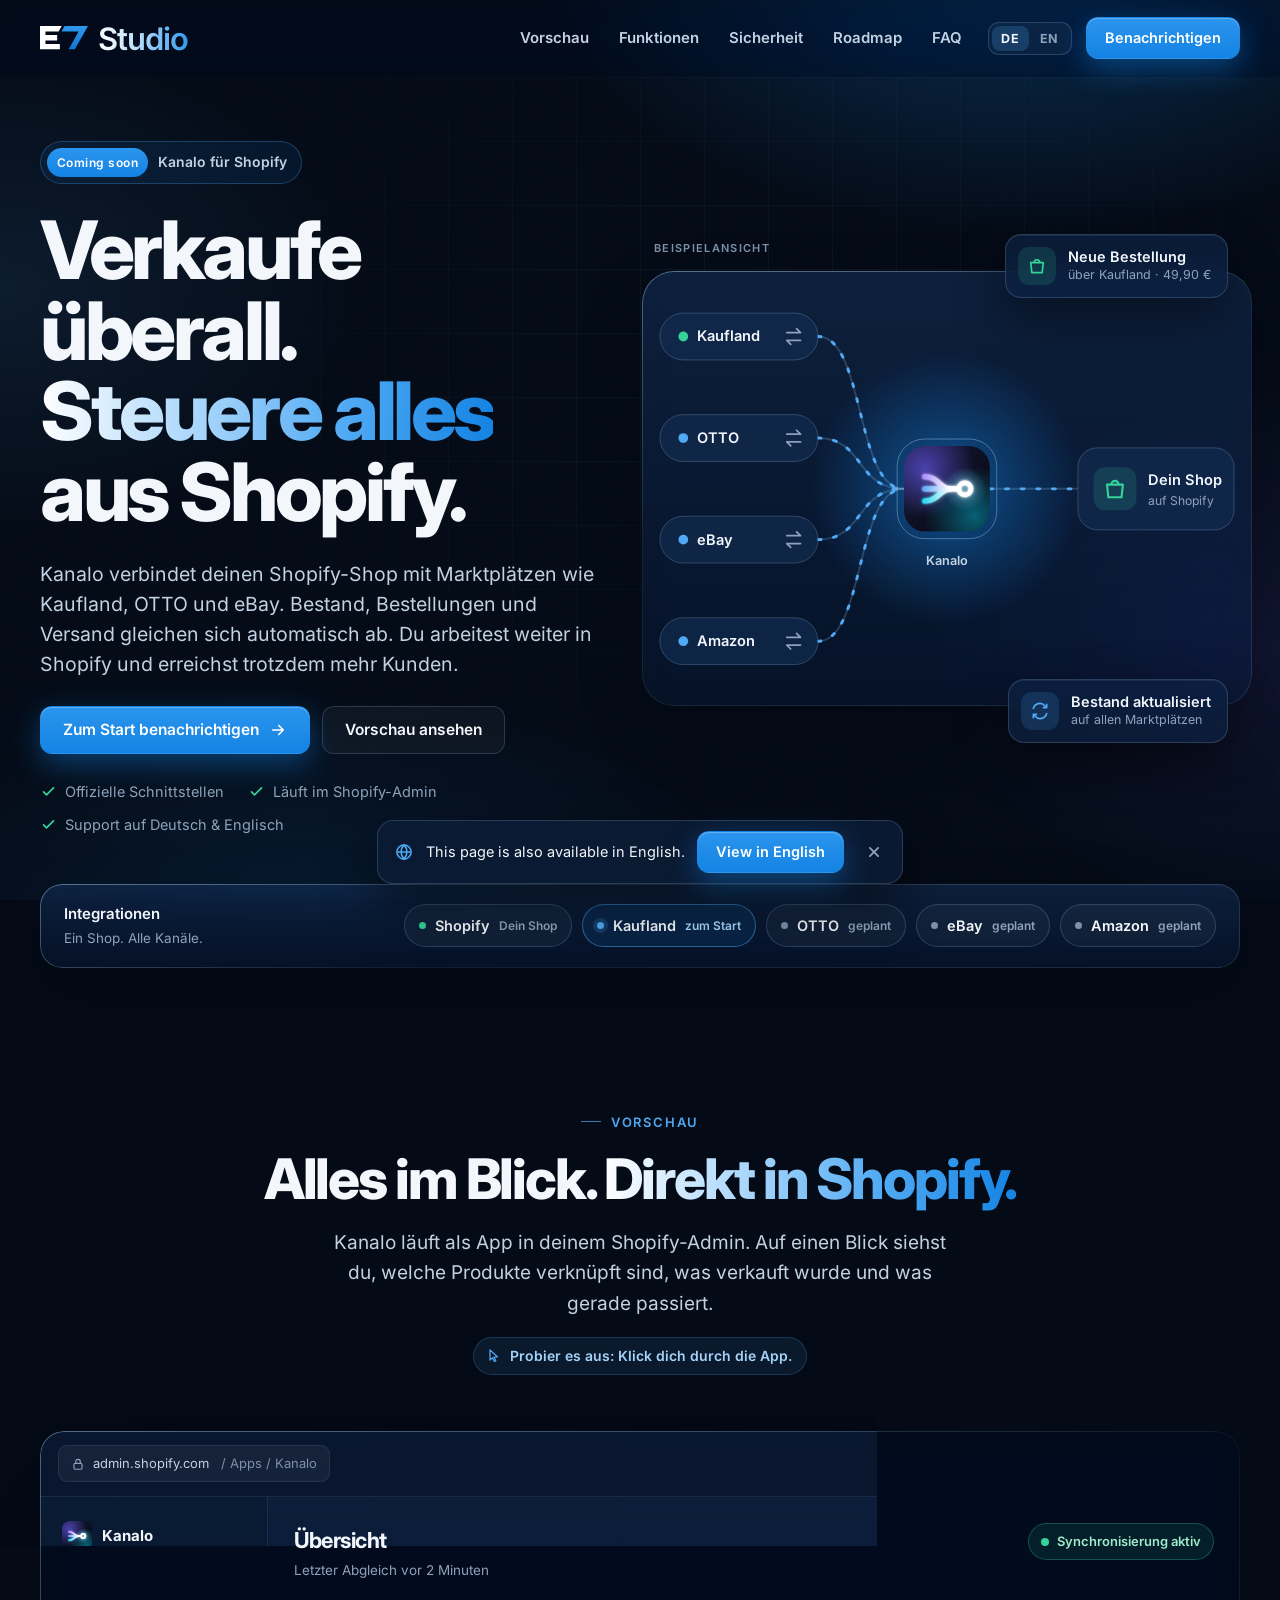
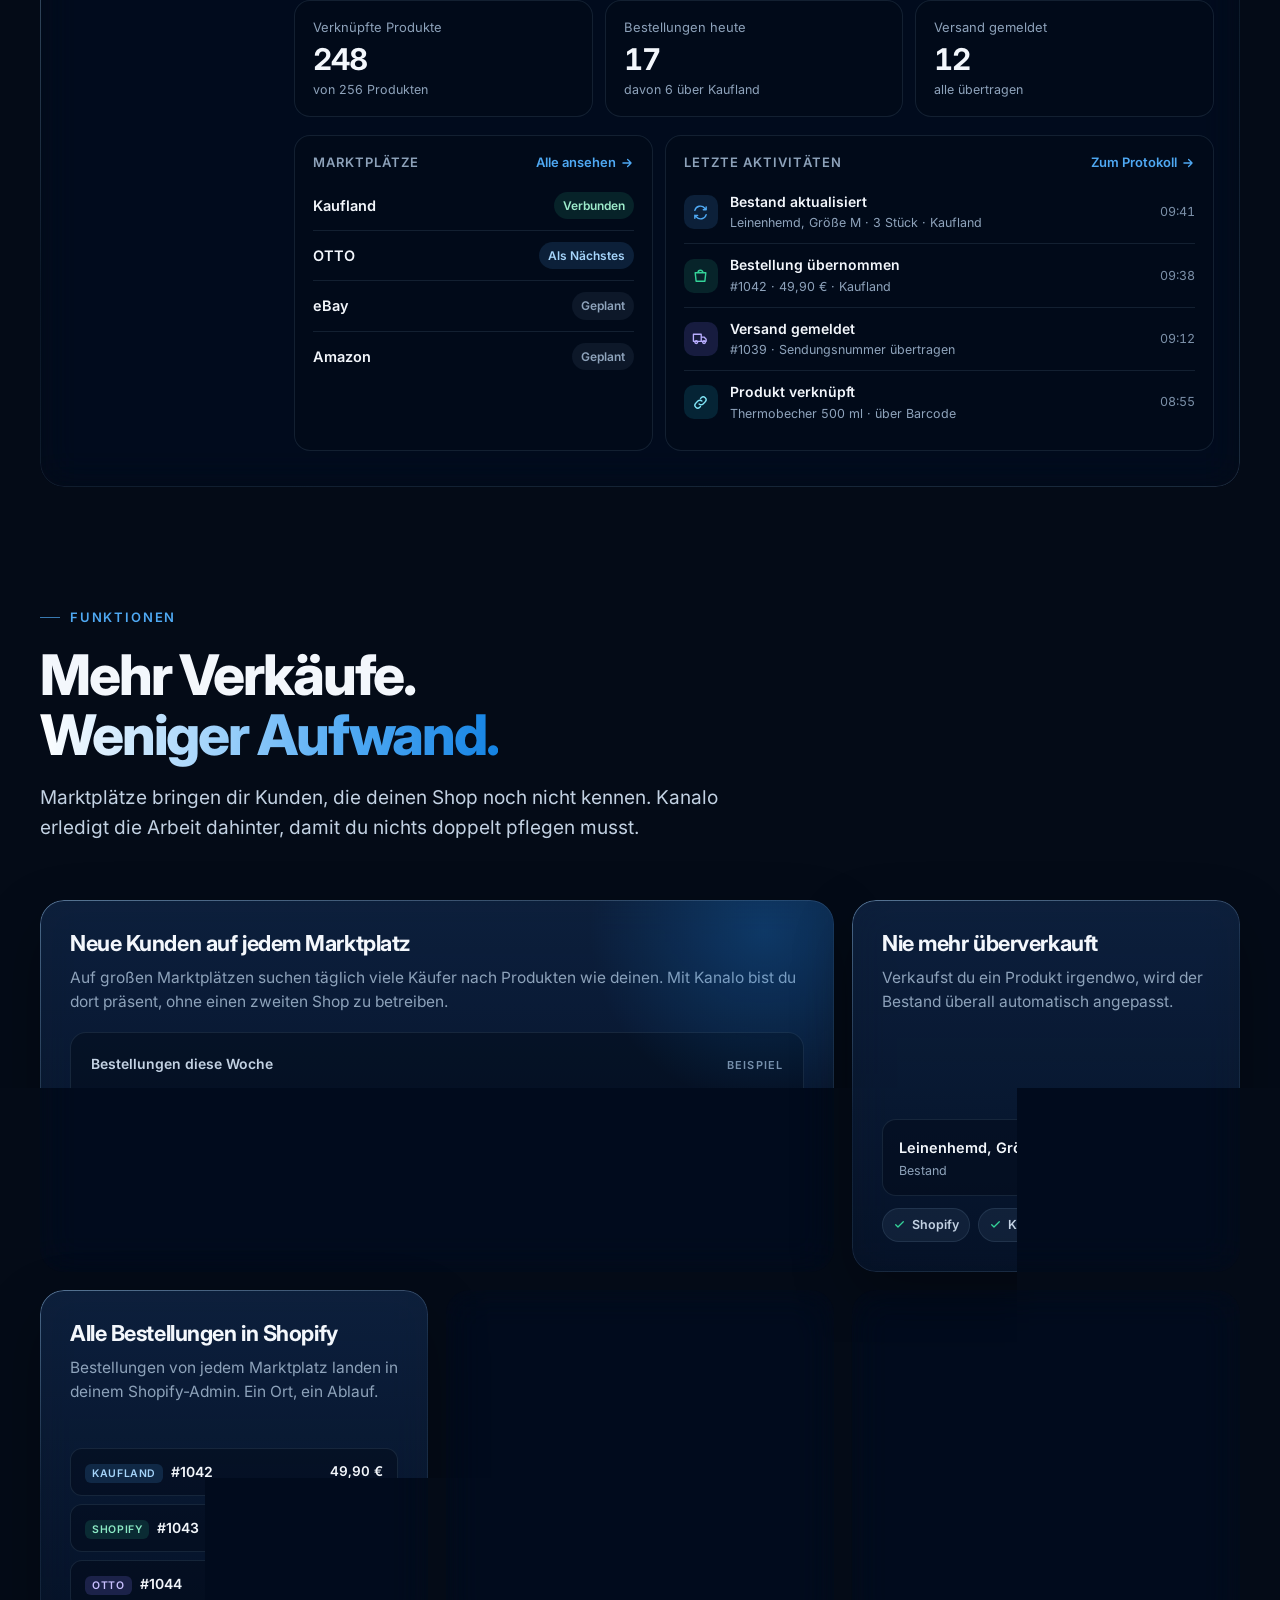
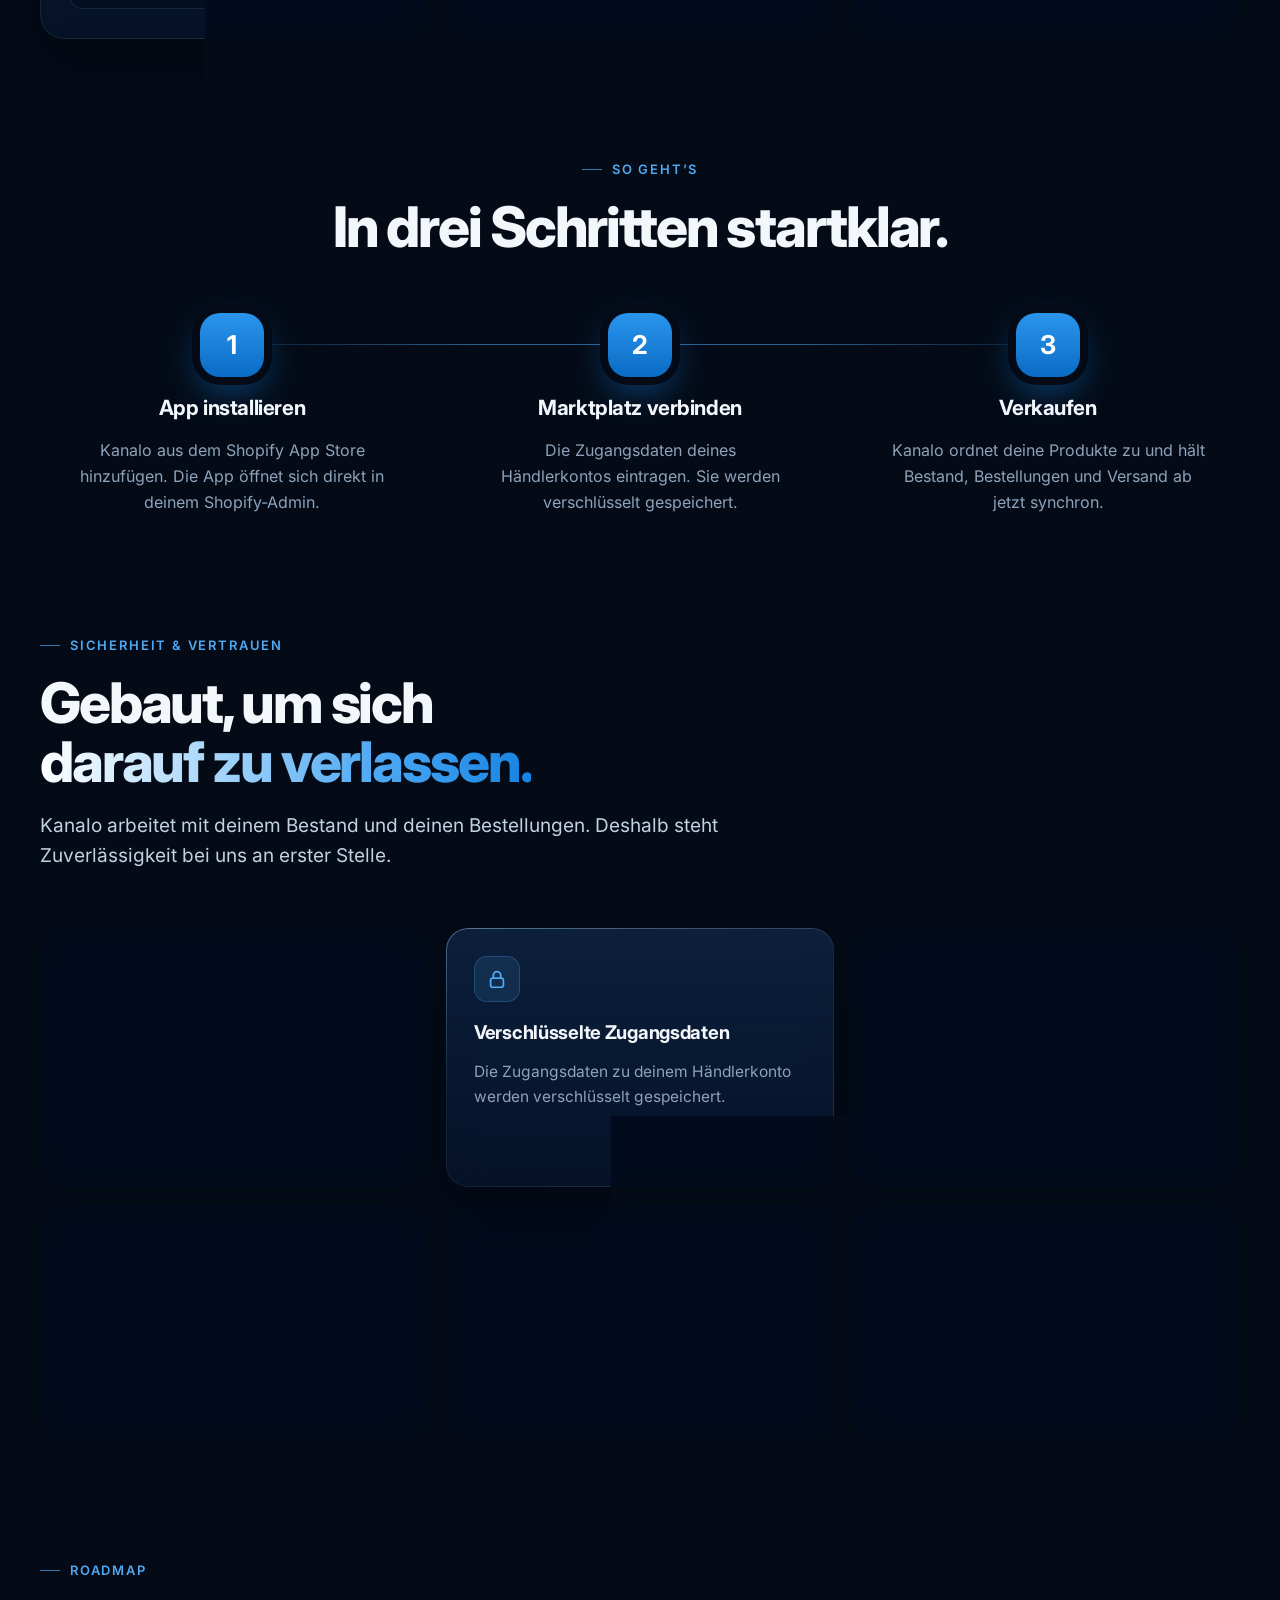
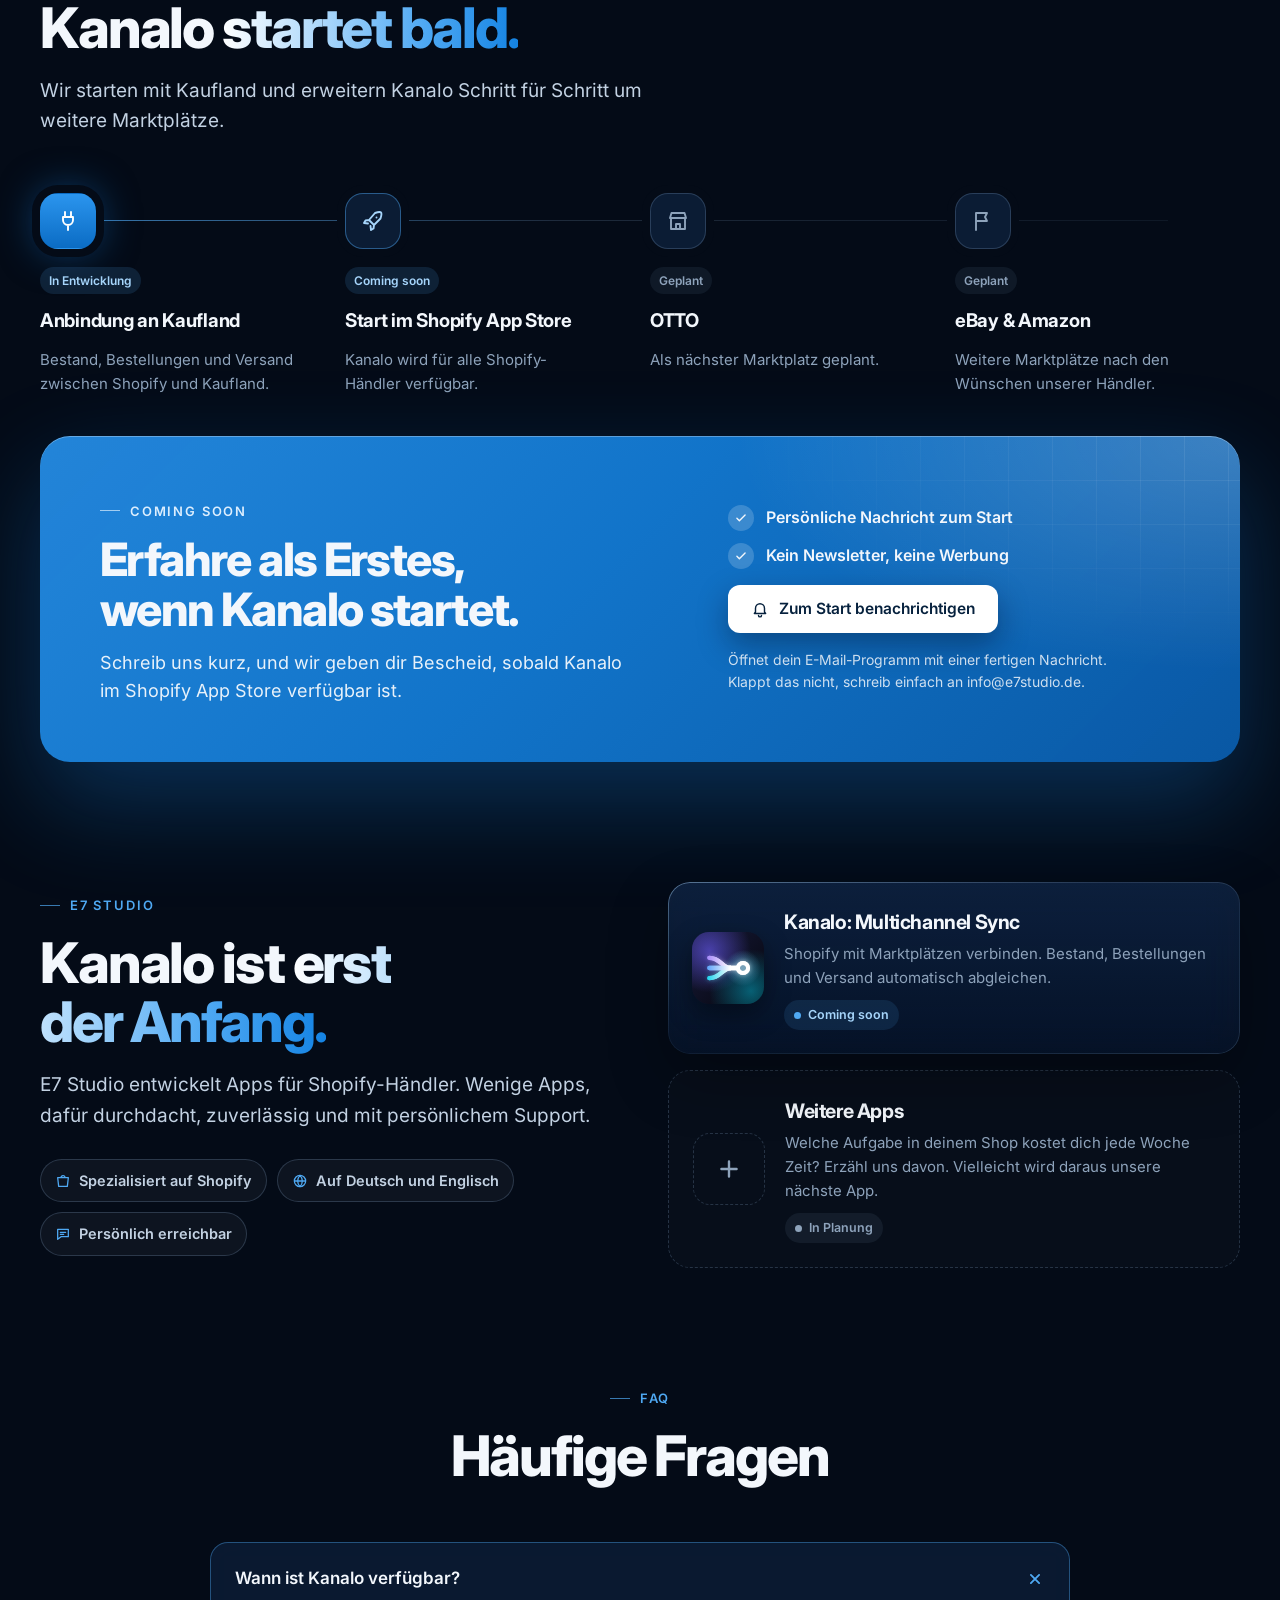
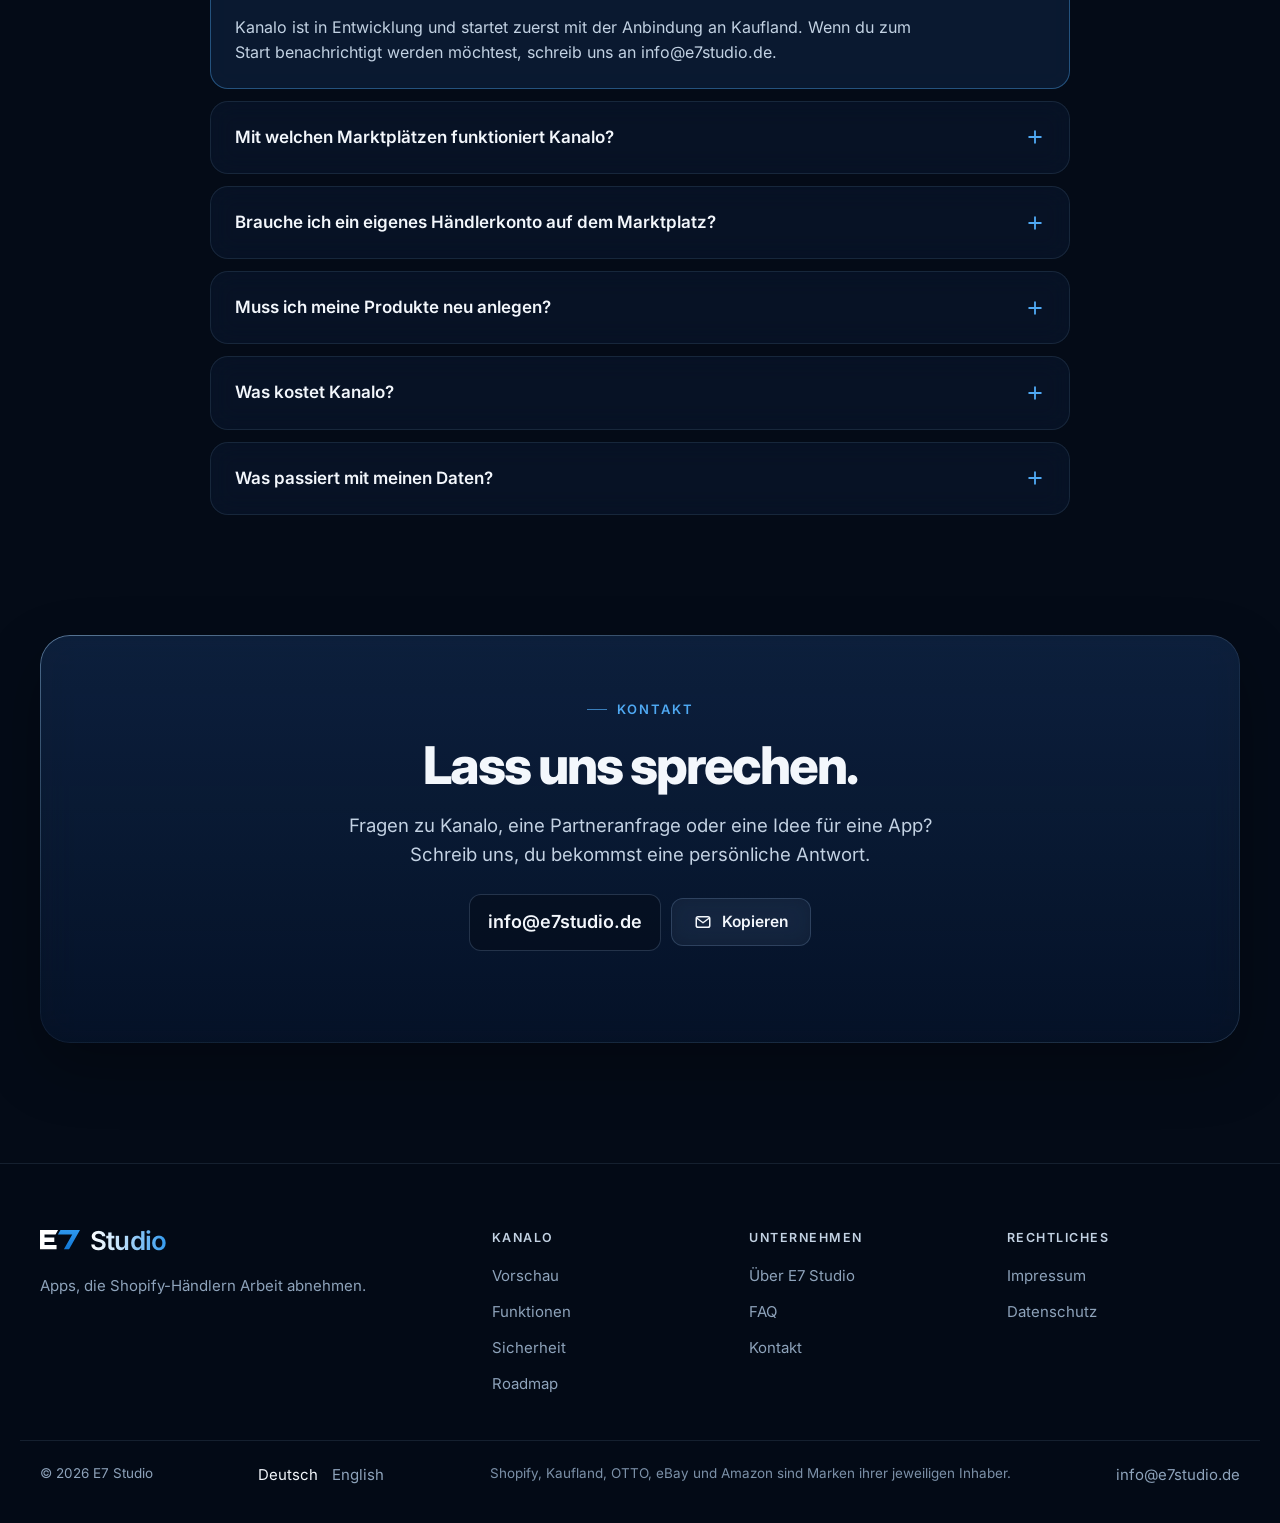
==== commit e958da77: "Add files via upload" ====
--- a/index.html
+++ b/index.html
@@ -1,25 +1,25 @@
 <!doctype html>
-<html lang="en">
+<html lang="de">
 <head>
 <meta charset="utf-8">
 <meta name="viewport" content="width=device-width, initial-scale=1, viewport-fit=cover">
-<title>E7 Studio · Kanalo for Shopify</title>
-<meta name="description" content="E7 Studio builds apps for Shopify merchants. Kanalo connects your Shopify store to marketplaces like Kaufland, OTTO, eBay and Amazon. Stock, orders and shipping stay in sync automatically. Coming soon.">
+<title>E7 Studio · Kanalo für Shopify</title>
+<meta name="description" content="E7 Studio entwickelt Apps für Shopify-Händler. Kanalo verbindet deinen Shopify-Shop mit Kaufland, OTTO, eBay und Amazon. Bestand, Bestellungen und Versand gleichen sich automatisch ab. Bald verfügbar.">
 <meta name="theme-color" content="#040B17">
 <meta name="referrer" content="strict-origin-when-cross-origin">
 <meta name="format-detection" content="telephone=no">
-<link rel="canonical" href="https://e7studio.de/en/">
+<link rel="canonical" href="https://e7studio.de/">
 <link rel="alternate" hreflang="de" href="https://e7studio.de/">
 <link rel="alternate" hreflang="en" href="https://e7studio.de/en/">
 <link rel="alternate" hreflang="x-default" href="https://e7studio.de/en/">
 <meta property="og:type" content="website">
 <meta property="og:site_name" content="E7 Studio">
-<meta property="og:locale" content="en_US">
-<meta property="og:locale:alternate" content="de_DE">
-<meta property="og:url" content="https://e7studio.de/en/">
-<meta property="og:title" content="Kanalo by E7 Studio: Sell everywhere, control everything from Shopify">
-<meta property="og:description" content="Kanalo connects your Shopify store to marketplaces like Kaufland, OTTO, eBay and Amazon. Stock, orders and shipping stay in sync automatically. Coming soon.">
-<meta property="og:image" content="https://e7studio.de/assets/og-image-en.png">
+<meta property="og:locale" content="de_DE">
+<meta property="og:locale:alternate" content="en_US">
+<meta property="og:url" content="https://e7studio.de/">
+<meta property="og:title" content="Kanalo von E7 Studio: Verkaufe überall, steuere alles aus Shopify">
+<meta property="og:description" content="Kanalo verbindet deinen Shopify-Shop mit Kaufland, OTTO, eBay und Amazon. Bestand, Bestellungen und Versand gleichen sich automatisch ab. Bald verfügbar.">
+<meta property="og:image" content="https://e7studio.de/assets/og-image.png">
 <meta property="og:image:width" content="1200">
 <meta property="og:image:height" content="630">
 <meta name="twitter:card" content="summary_large_image">
@@ -78,34 +78,34 @@
   </defs>
 </svg>
 
-<a class="skip" href="#main">Skip to content</a>
+<a class="skip" href="#main">Zum Inhalt springen</a>
 
 <header class="site-header">
   <div class="wrap">
-    <nav class="nav" aria-label="Main navigation">
-      <a class="logo" href="/en/" aria-label="E7 Studio, home">
+    <nav class="nav" aria-label="Hauptnavigation">
+      <a class="logo" href="/" aria-label="E7 Studio, Startseite">
         <svg viewBox="0 0 531.4 260" aria-hidden="true"><use href="#e7Light"/></svg>
         <span>Studio</span>
       </a>
       <div class="nav__links">
-        <a href="#preview">Preview</a>
-        <a href="#features">Features</a>
-        <a href="#security">Security</a>
+        <a href="#vorschau">Vorschau</a>
+        <a href="#funktionen">Funktionen</a>
+        <a href="#sicherheit">Sicherheit</a>
         <a href="#roadmap">Roadmap</a>
         <a href="#faq">FAQ</a>
-        <div class="lang" role="group" aria-label="Language"><a href="/" hreflang="de" lang="de">DE</a><a href="/en/" hreflang="en" lang="en" aria-current="true">EN</a></div>
-        <a class="btn btn--primary btn--sm nav__cta" href="#start"><svg aria-hidden="true"><use href="#i-bell"/></svg><span>Get notified</span></a>
+        <div class="lang" role="group" aria-label="Sprache"><a href="/" hreflang="de" lang="de" aria-current="true">DE</a><a href="/en/" hreflang="en" lang="en">EN</a></div>
+        <a class="btn btn--primary btn--sm nav__cta" href="#start"><svg aria-hidden="true"><use href="#i-bell"/></svg><span>Benachrichtigen</span></a>
         <details class="menu">
-          <summary aria-label="Menu"><svg aria-hidden="true"><use href="#i-menu"/></svg></summary>
+          <summary aria-label="Menü"><svg aria-hidden="true"><use href="#i-menu"/></svg></summary>
           <div class="menu__panel">
-            <a href="#preview">Preview</a>
-            <a href="#features">Features</a>
-            <a href="#security">Security</a>
+            <a href="#vorschau">Vorschau</a>
+            <a href="#funktionen">Funktionen</a>
+            <a href="#sicherheit">Sicherheit</a>
             <a href="#roadmap">Roadmap</a>
-            <a href="#studio">About E7 Studio</a>
+            <a href="#studio">Über E7 Studio</a>
             <a href="#faq">FAQ</a>
-            <a href="#contact">Contact</a>
-            <a class="menu__lang" href="/" hreflang="de" lang="de"><svg aria-hidden="true"><use href="#i-globe"/></svg>Deutsch</a>
+            <a href="#kontakt">Kontakt</a>
+            <a class="menu__lang" href="/en/" hreflang="en" lang="en"><svg aria-hidden="true"><use href="#i-globe"/></svg>English</a>
           </div>
         </details>
       </div>
@@ -117,23 +117,23 @@
   <section class="hero" aria-labelledby="hero-title">
     <div class="wrap hero__grid">
       <div class="hero__copy">
-        <span class="badge"><b>Coming soon</b>Kanalo for Shopify</span>
-        <h1 id="hero-title">Sell everywhere. <span class="grad">Control everything</span> from Shopify.</h1>
-        <p class="hero__lead">Kanalo connects your Shopify store to marketplaces like Kaufland, OTTO and eBay. Stock, orders and shipping stay in sync automatically. You keep working in Shopify and reach more customers.</p>
+        <span class="badge"><b>Coming soon</b>Kanalo für Shopify</span>
+        <h1 id="hero-title">Verkaufe überall. <span class="grad">Steuere alles</span> aus Shopify.</h1>
+        <p class="hero__lead">Kanalo verbindet deinen Shopify-Shop mit Marktplätzen wie Kaufland, OTTO und eBay. Bestand, Bestellungen und Versand gleichen sich automatisch ab. Du arbeitest weiter in Shopify und erreichst trotzdem mehr Kunden.</p>
         <div class="hero__ctas">
-          <a class="btn btn--primary" href="mailto:info@e7studio.de?subject=Kanalo%20%E2%80%93%20Launch%20notification&amp;body=Hi%20E7%20Studio%2C%0A%0Aplease%20let%20me%20know%20when%20Kanalo%20is%20available.%0A%0AMy%20store%3A%20%0AI%20sell%20on%3A%20">Notify me at launch <svg class="mv" aria-hidden="true"><use href="#i-arrow"/></svg></a>
-          <a class="btn btn--ghost" href="#preview">See the preview</a>
+          <a class="btn btn--primary" href="mailto:info@e7studio.de?subject=Kanalo%20%E2%80%93%20Benachrichtigung%20zum%20Start&amp;body=Hallo%20E7%20Studio%2C%0A%0Abitte%20gebt%20mir%20Bescheid%2C%20sobald%20Kanalo%20verf%C3%BCgbar%20ist.%0A%0AMein%20Shop%3A%20%0AIch%20verkaufe%20auf%3A%20">Zum Start benachrichtigen <svg class="mv" aria-hidden="true"><use href="#i-arrow"/></svg></a>
+          <a class="btn btn--ghost" href="#vorschau">Vorschau ansehen</a>
         </div>
         <div class="hero__trust">
-          <span><svg aria-hidden="true"><use href="#i-check"/></svg>Official APIs</span>
-          <span><svg aria-hidden="true"><use href="#i-check"/></svg>Runs inside Shopify admin</span>
-          <span><svg aria-hidden="true"><use href="#i-check"/></svg>Support in English &amp; German</span>
+          <span><svg aria-hidden="true"><use href="#i-check"/></svg>Offizielle Schnittstellen</span>
+          <span><svg aria-hidden="true"><use href="#i-check"/></svg>Läuft im Shopify-Admin</span>
+          <span><svg aria-hidden="true"><use href="#i-check"/></svg>Support auf Deutsch &amp; Englisch</span>
         </div>
       </div>
 
       <div class="hub">
         <div class="hub__plate glass ring" aria-hidden="true"></div>
-        <svg class="hub__svg hub__svg--h" viewBox="0 0 600 440" role="img" aria-label="Kaufland, OTTO, eBay and Amazon come together in your Shopify store through Kanalo">
+        <svg class="hub__svg hub__svg--h" viewBox="0 0 600 440" role="img" aria-label="Kaufland, OTTO, eBay und Amazon laufen über Kanalo in deinem Shopify-Shop zusammen">
           <defs>
             <radialGradient id="hubGlow"><stop offset="0" stop-color="#1483E3" stop-opacity="0.55"/><stop offset="1" stop-color="#1483E3" stop-opacity="0"/></radialGradient>
             <clipPath id="hubClip"><rect x="256" y="176" width="88" height="88" rx="22"/></clipPath>
@@ -175,11 +175,11 @@
           <rect x="434" y="178" width="160" height="84" rx="20" fill="rgba(18,44,80,0.72)" stroke="rgba(166,213,251,0.24)"/>
           <rect x="450" y="198" width="44" height="44" rx="12" fill="rgba(52,211,153,0.14)"/>
           <svg x="459" y="207" width="26" height="26" viewBox="0 0 24 24" color="#34D399"><use href="#i-bag"/></svg>
-          <text x="506" y="216" fill="#F3F7FC" font-size="15" font-weight="600">Your store</text>
-          <text x="506" y="237" fill="#8EA3BB" font-size="12.5">on Shopify</text>
+          <text x="506" y="216" fill="#F3F7FC" font-size="15" font-weight="600">Dein Shop</text>
+          <text x="506" y="237" fill="#8EA3BB" font-size="12.5">auf Shopify</text>
         </svg>
 
-        <svg class="hub__svg hub__svg--v" viewBox="0 0 360 440" role="img" aria-label="Kaufland, OTTO, eBay and Amazon come together in your Shopify store through Kanalo">
+        <svg class="hub__svg hub__svg--v" viewBox="0 0 360 440" role="img" aria-label="Kaufland, OTTO, eBay und Amazon laufen über Kanalo in deinem Shopify-Shop zusammen">
           <defs>
             <radialGradient id="hubGlowV"><stop offset="0" stop-color="#1483E3" stop-opacity="0.55"/><stop offset="1" stop-color="#1483E3" stop-opacity="0"/></radialGradient>
             <clipPath id="hubClipV"><rect x="138" y="190" width="84" height="84" rx="21"/></clipPath>
@@ -211,60 +211,60 @@
           <rect x="90" y="350" width="180" height="80" rx="20" fill="rgba(18,44,80,0.72)" stroke="rgba(166,213,251,0.24)"/>
           <rect x="106" y="368" width="44" height="44" rx="12" fill="rgba(52,211,153,0.14)"/>
           <svg x="115" y="377" width="26" height="26" viewBox="0 0 24 24" color="#34D399"><use href="#i-bag"/></svg>
-          <text x="162" y="387" fill="#F3F7FC" font-size="15" font-weight="600">Your store</text>
-          <text x="162" y="408" fill="#8EA3BB" font-size="12.5">on Shopify</text>
+          <text x="162" y="387" fill="#F3F7FC" font-size="15" font-weight="600">Dein Shop</text>
+          <text x="162" y="408" fill="#8EA3BB" font-size="12.5">auf Shopify</text>
         </svg>
 
         <div class="note note--order" aria-hidden="true">
           <span class="note__icon"><svg><use href="#i-bag"/></svg></span>
-          <span><b>New order</b><small>via Kaufland · €49.90</small></span>
+          <span><b>Neue Bestellung</b><small>über Kaufland · 49,90 €</small></span>
         </div>
         <div class="note note--stock" aria-hidden="true">
           <span class="note__icon"><svg><use href="#i-sync"/></svg></span>
-          <span><b>Stock updated</b><small>on all marketplaces</small></span>
-        </div>
-        <span class="hub__caption">Example view</span>
+          <span><b>Bestand aktualisiert</b><small>auf allen Marktplätzen</small></span>
+        </div>
+        <span class="hub__caption">Beispielansicht</span>
       </div>
     </div>
 
     <div class="wrap integrations">
       <div class="integrations__bar glass ring">
-        <div class="integrations__label"><b>Integrations</b><span>One store. Every channel.</span></div>
-        <ul class="chips" aria-label="Supported platforms">
-          <li class="chip chip--src"><i></i>Shopify <small>Your store</small></li>
-          <li class="chip chip--first"><i></i>Kaufland <small>at launch</small></li>
-          <li class="chip"><i></i>OTTO <small>planned</small></li>
-          <li class="chip"><i></i>eBay <small>planned</small></li>
-          <li class="chip"><i></i>Amazon <small>planned</small></li>
+        <div class="integrations__label"><b>Integrationen</b><span>Ein Shop. Alle Kanäle.</span></div>
+        <ul class="chips" aria-label="Unterstützte Plattformen">
+          <li class="chip chip--src"><i></i>Shopify <small>Dein Shop</small></li>
+          <li class="chip chip--first"><i></i>Kaufland <small>zum Start</small></li>
+          <li class="chip"><i></i>OTTO <small>geplant</small></li>
+          <li class="chip"><i></i>eBay <small>geplant</small></li>
+          <li class="chip"><i></i>Amazon <small>geplant</small></li>
         </ul>
       </div>
     </div>
   </section>
 
-  <section class="section" id="preview" aria-labelledby="preview-title">
+  <section class="section" id="vorschau" aria-labelledby="preview-title">
     <div class="wrap">
       <div class="section__head section__head--center reveal">
-        <span class="eyebrow">Preview</span>
-        <h2 id="preview-title">Everything at a glance. <span class="grad">Right in Shopify.</span></h2>
-        <p>Kanalo runs as an app inside your Shopify admin. See at a glance which products are linked, what has sold and what is happening right now.</p>
-        <p class="try"><svg aria-hidden="true"><use href="#i-pointer"/></svg>Try it: click through the app.</p>
-      </div>
-
-      <figure class="window glass ring reveal" aria-label="Preview of the Kanalo interface with sample data">
+        <span class="eyebrow">Vorschau</span>
+        <h2 id="preview-title">Alles im Blick. <span class="grad">Direkt in Shopify.</span></h2>
+        <p>Kanalo läuft als App in deinem Shopify-Admin. Auf einen Blick siehst du, welche Produkte verknüpft sind, was verkauft wurde und was gerade passiert.</p>
+        <p class="try"><svg aria-hidden="true"><use href="#i-pointer"/></svg>Probier es aus: Klick dich durch die App.</p>
+      </div>
+
+      <figure class="window glass ring reveal" aria-label="Vorschau der Kanalo-Oberfläche mit Beispieldaten">
         <div class="window__bar">
           <span class="window__url"><svg aria-hidden="true"><use href="#i-lock"/></svg>admin.shopify.com<span>&nbsp;/ Apps / Kanalo<span id="win-crumb"></span></span></span>
-          <span class="tag">Sample data</span>
+          <span class="tag">Beispieldaten</span>
         </div>
         <div class="window__body">
           <div class="win-side">
             <div class="win-app" aria-hidden="true"><svg viewBox="0 0 1200 1200"><use href="#kanalo"/></svg><b>Kanalo</b></div>
-            <div class="win-tabs" role="tablist" aria-label="App sections" aria-orientation="vertical">
-              <button type="button" class="win-tab" role="tab" id="t-uebersicht" aria-controls="v-uebersicht" aria-selected="true"><svg aria-hidden="true"><use href="#i-grid"/></svg>Overview</button>
-              <button type="button" class="win-tab" role="tab" id="t-produkte" aria-controls="v-produkte" aria-selected="false" tabindex="-1"><svg aria-hidden="true"><use href="#i-box"/></svg>Products</button>
-              <button type="button" class="win-tab" role="tab" id="t-bestellungen" aria-controls="v-bestellungen" aria-selected="false" tabindex="-1"><svg aria-hidden="true"><use href="#i-receipt"/></svg>Orders</button>
-              <button type="button" class="win-tab" role="tab" id="t-marktplaetze" aria-controls="v-marktplaetze" aria-selected="false" tabindex="-1"><svg aria-hidden="true"><use href="#i-store"/></svg>Marketplaces</button>
-              <button type="button" class="win-tab" role="tab" id="t-protokoll" aria-controls="v-protokoll" aria-selected="false" tabindex="-1"><svg aria-hidden="true"><use href="#i-clock"/></svg>Activity log</button>
-              <button type="button" class="win-tab" role="tab" id="t-einstellungen" aria-controls="v-einstellungen" aria-selected="false" tabindex="-1"><svg aria-hidden="true"><use href="#i-gear"/></svg>Settings</button>
+            <div class="win-tabs" role="tablist" aria-label="Bereiche der App" aria-orientation="vertical">
+              <button type="button" class="win-tab" role="tab" id="t-uebersicht" aria-controls="v-uebersicht" aria-selected="true"><svg aria-hidden="true"><use href="#i-grid"/></svg>Übersicht</button>
+              <button type="button" class="win-tab" role="tab" id="t-produkte" aria-controls="v-produkte" aria-selected="false" tabindex="-1"><svg aria-hidden="true"><use href="#i-box"/></svg>Produkte</button>
+              <button type="button" class="win-tab" role="tab" id="t-bestellungen" aria-controls="v-bestellungen" aria-selected="false" tabindex="-1"><svg aria-hidden="true"><use href="#i-receipt"/></svg>Bestellungen</button>
+              <button type="button" class="win-tab" role="tab" id="t-marktplaetze" aria-controls="v-marktplaetze" aria-selected="false" tabindex="-1"><svg aria-hidden="true"><use href="#i-store"/></svg>Marktplätze</button>
+              <button type="button" class="win-tab" role="tab" id="t-protokoll" aria-controls="v-protokoll" aria-selected="false" tabindex="-1"><svg aria-hidden="true"><use href="#i-clock"/></svg>Protokoll</button>
+              <button type="button" class="win-tab" role="tab" id="t-einstellungen" aria-controls="v-einstellungen" aria-selected="false" tabindex="-1"><svg aria-hidden="true"><use href="#i-gear"/></svg>Einstellungen</button>
             </div>
           </div>
 
@@ -272,31 +272,31 @@
             <!-- Übersicht -->
             <div class="win-view is-active" role="tabpanel" id="v-uebersicht" aria-labelledby="t-uebersicht" tabindex="0">
               <div class="win-head">
-                <div><h3>Overview</h3><p>Last sync 2 minutes ago</p></div>
-                <span class="live" id="live-status"><i></i><span>Sync active</span></span>
+                <div><h3>Übersicht</h3><p>Letzter Abgleich vor 2 Minuten</p></div>
+                <span class="live" id="live-status"><i></i><span>Synchronisierung aktiv</span></span>
               </div>
               <div class="kpis">
-                <div class="kpi"><span>Linked products</span><strong>248</strong><small>of 256 products</small></div>
-                <div class="kpi"><span>Orders today</span><strong>17</strong><small>6 of them via Kaufland</small></div>
-                <div class="kpi"><span>Shipments reported</span><strong>12</strong><small>all transmitted</small></div>
+                <div class="kpi"><span>Verknüpfte Produkte</span><strong>248</strong><small>von 256 Produkten</small></div>
+                <div class="kpi"><span>Bestellungen heute</span><strong>17</strong><small>davon 6 über Kaufland</small></div>
+                <div class="kpi"><span>Versand gemeldet</span><strong>12</strong><small>alle übertragen</small></div>
               </div>
               <div class="win-cols">
                 <div class="panel">
-                  <div class="panel__head"><h4>Marketplaces</h4><button type="button" class="more" data-goto="marktplaetze">View all<svg aria-hidden="true"><use href="#i-arrow"/></svg></button></div>
+                  <div class="panel__head"><h4>Marktplätze</h4><button type="button" class="more" data-goto="marktplaetze">Alle ansehen<svg aria-hidden="true"><use href="#i-arrow"/></svg></button></div>
                   <ul class="channels">
-                    <li><b>Kaufland</b><span class="st st--ok">Connected</span></li>
-                    <li><b>OTTO</b><span class="st st--soon">Up next</span></li>
-                    <li><b>eBay</b><span class="st">Planned</span></li>
-                    <li><b>Amazon</b><span class="st">Planned</span></li>
+                    <li><b>Kaufland</b><span class="st st--ok">Verbunden</span></li>
+                    <li><b>OTTO</b><span class="st st--soon">Als Nächstes</span></li>
+                    <li><b>eBay</b><span class="st">Geplant</span></li>
+                    <li><b>Amazon</b><span class="st">Geplant</span></li>
                   </ul>
                 </div>
                 <div class="panel">
-                  <div class="panel__head"><h4>Recent activity</h4><button type="button" class="more" data-goto="protokoll">Activity log<svg aria-hidden="true"><use href="#i-arrow"/></svg></button></div>
+                  <div class="panel__head"><h4>Letzte Aktivitäten</h4><button type="button" class="more" data-goto="protokoll">Zum Protokoll<svg aria-hidden="true"><use href="#i-arrow"/></svg></button></div>
                   <ul class="feed">
-                    <li><i class="ic ic--blue"><svg aria-hidden="true"><use href="#i-sync"/></svg></i><div><b>Stock updated</b><span>Linen shirt, size M · 3 units · Kaufland</span></div><time>09:41</time></li>
-                    <li><i class="ic ic--green"><svg aria-hidden="true"><use href="#i-bag"/></svg></i><div><b>Order imported</b><span>#1042 · €49.90 · Kaufland</span></div><time>09:38</time></li>
-                    <li><i class="ic ic--violet"><svg aria-hidden="true"><use href="#i-truck"/></svg></i><div><b>Shipment reported</b><span>#1039 · tracking number sent</span></div><time>09:12</time></li>
-                    <li><i class="ic ic--cyan"><svg aria-hidden="true"><use href="#i-link"/></svg></i><div><b>Product linked</b><span>Travel mug 500 ml · by barcode</span></div><time>08:55</time></li>
+                    <li><i class="ic ic--blue"><svg aria-hidden="true"><use href="#i-sync"/></svg></i><div><b>Bestand aktualisiert</b><span>Leinenhemd, Größe M · 3 Stück · Kaufland</span></div><time>09:41</time></li>
+                    <li><i class="ic ic--green"><svg aria-hidden="true"><use href="#i-bag"/></svg></i><div><b>Bestellung übernommen</b><span>#1042 · 49,90 € · Kaufland</span></div><time>09:38</time></li>
+                    <li><i class="ic ic--violet"><svg aria-hidden="true"><use href="#i-truck"/></svg></i><div><b>Versand gemeldet</b><span>#1039 · Sendungsnummer übertragen</span></div><time>09:12</time></li>
+                    <li><i class="ic ic--cyan"><svg aria-hidden="true"><use href="#i-link"/></svg></i><div><b>Produkt verknüpft</b><span>Thermobecher 500 ml · über Barcode</span></div><time>08:55</time></li>
                   </ul>
                 </div>
               </div>
@@ -305,97 +305,97 @@
             <!-- Produkte -->
             <div class="win-view" role="tabpanel" id="v-produkte" aria-labelledby="t-produkte" tabindex="0">
               <div class="win-head">
-                <div><h3>Products</h3><p>248 of 256 products linked to Kaufland</p></div>
-                <div class="seg" role="group" aria-label="Filter products" data-target="tbl-prod">
-                  <button type="button" aria-pressed="true" data-filter="all">All</button>
-                  <button type="button" aria-pressed="false" data-filter="ok">Linked</button>
-                  <button type="button" aria-pressed="false" data-filter="warn">Needs review</button>
+                <div><h3>Produkte</h3><p>248 von 256 Produkten mit Kaufland verknüpft</p></div>
+                <div class="seg" role="group" aria-label="Produkte filtern" data-target="tbl-prod">
+                  <button type="button" aria-pressed="true" data-filter="all">Alle</button>
+                  <button type="button" aria-pressed="false" data-filter="ok">Verknüpft</button>
+                  <button type="button" aria-pressed="false" data-filter="warn">Zu prüfen</button>
                 </div>
               </div>
               <div class="tbl-wrap">
                 <table class="tbl tbl--prod" id="tbl-prod">
-                  <thead><tr><th scope="col">Product</th><th scope="col">Barcode (EAN)</th><th scope="col" class="num">Stock</th><th scope="col">Kaufland</th></tr></thead>
+                  <thead><tr><th scope="col">Produkt</th><th scope="col">Barcode (EAN)</th><th scope="col" class="num">Bestand</th><th scope="col">Kaufland</th></tr></thead>
                   <tbody>
-                    <tr data-state="ok"><td class="c-main"><span class="prod"><span class="thumb th--sky" aria-hidden="true">LS</span><span><b>Linen shirt</b><small>Size M<span class="sku"> · SKU LH-M</span></small></span></span></td><td class="c-ean mono" data-label="EAN">2000000000015</td><td class="c-stock num" data-label="Stock">3</td><td class="c-st"><span class="st st--ok">Linked</span></td></tr>
-                    <tr data-state="ok"><td class="c-main"><span class="prod"><span class="thumb th--cyan" aria-hidden="true">TM</span><span><b>Travel mug</b><small>500 ml<span class="sku"> · SKU TB-500</span></small></span></span></td><td class="c-ean mono" data-label="EAN">2000000000022</td><td class="c-stock num" data-label="Stock">25</td><td class="c-st"><span class="st st--ok">Linked</span></td></tr>
-                    <tr data-state="ok"><td class="c-main"><span class="prod"><span class="thumb th--green" aria-hidden="true">YM</span><span><b>Cork yoga mat</b><small>4 mm<span class="sku"> · SKU YM-KORK</span></small></span></span></td><td class="c-ean mono" data-label="EAN">2000000000039</td><td class="c-stock num" data-label="Stock">9</td><td class="c-st"><span class="st st--ok">Linked</span></td></tr>
-                    <tr data-state="ok"><td class="c-main"><span class="prod"><span class="thumb th--violet" aria-hidden="true">DL</span><span><b>Desk lamp</b><small>LED, black<span class="sku"> · SKU LED-SL</span></small></span></span></td><td class="c-ean mono" data-label="EAN">2000000000046</td><td class="c-stock num is-zero" data-label="Stock">0</td><td class="c-st"><span class="st st--ok">Linked</span></td></tr>
-                    <tr data-state="warn"><td class="c-main"><span class="prod"><span class="thumb th--rose" aria-hidden="true">CA</span><span><b>Candle</b><small>Lavender<span class="sku"> · SKU DK-LAV</span></small></span></span></td><td class="c-ean mono is-missing" data-label="EAN">missing</td><td class="c-stock num" data-label="Stock">14</td><td class="c-st"><span class="st st--warn">Barcode missing</span></td></tr>
-                    <tr data-state="warn"><td class="c-main"><span class="prod"><span class="thumb th--amber" aria-hidden="true">PC</span><span><b>Pillowcase</b><small>50 × 50 cm<span class="sku"> · SKU KB-50</span></small></span></span></td><td class="c-ean mono is-bad" data-label="EAN">200000000006</td><td class="c-stock num" data-label="Stock">7</td><td class="c-st"><span class="st st--warn">Check barcode</span></td></tr>
+                    <tr data-state="ok"><td class="c-main"><span class="prod"><span class="thumb th--sky" aria-hidden="true">LH</span><span><b>Leinenhemd</b><small>Größe M<span class="sku"> · SKU LH-M</span></small></span></span></td><td class="c-ean mono" data-label="EAN">2000000000015</td><td class="c-stock num" data-label="Bestand">3</td><td class="c-st"><span class="st st--ok">Verknüpft</span></td></tr>
+                    <tr data-state="ok"><td class="c-main"><span class="prod"><span class="thumb th--cyan" aria-hidden="true">TB</span><span><b>Thermobecher</b><small>500 ml<span class="sku"> · SKU TB-500</span></small></span></span></td><td class="c-ean mono" data-label="EAN">2000000000022</td><td class="c-stock num" data-label="Bestand">25</td><td class="c-st"><span class="st st--ok">Verknüpft</span></td></tr>
+                    <tr data-state="ok"><td class="c-main"><span class="prod"><span class="thumb th--green" aria-hidden="true">YM</span><span><b>Yogamatte Kork</b><small>4 mm<span class="sku"> · SKU YM-KORK</span></small></span></span></td><td class="c-ean mono" data-label="EAN">2000000000039</td><td class="c-stock num" data-label="Bestand">9</td><td class="c-st"><span class="st st--ok">Verknüpft</span></td></tr>
+                    <tr data-state="ok"><td class="c-main"><span class="prod"><span class="thumb th--violet" aria-hidden="true">TL</span><span><b>Tischlampe</b><small>LED, Schwarz<span class="sku"> · SKU LED-SL</span></small></span></span></td><td class="c-ean mono" data-label="EAN">2000000000046</td><td class="c-stock num is-zero" data-label="Bestand">0</td><td class="c-st"><span class="st st--ok">Verknüpft</span></td></tr>
+                    <tr data-state="warn"><td class="c-main"><span class="prod"><span class="thumb th--rose" aria-hidden="true">DK</span><span><b>Duftkerze</b><small>Lavendel<span class="sku"> · SKU DK-LAV</span></small></span></span></td><td class="c-ean mono is-missing" data-label="EAN">fehlt</td><td class="c-stock num" data-label="Bestand">14</td><td class="c-st"><span class="st st--warn">Barcode fehlt</span></td></tr>
+                    <tr data-state="warn"><td class="c-main"><span class="prod"><span class="thumb th--amber" aria-hidden="true">KB</span><span><b>Kissenbezug</b><small>50 × 50 cm<span class="sku"> · SKU KB-50</span></small></span></span></td><td class="c-ean mono is-bad" data-label="EAN">200000000006</td><td class="c-stock num" data-label="Bestand">7</td><td class="c-st"><span class="st st--warn">Barcode prüfen</span></td></tr>
                   </tbody>
                 </table>
               </div>
-              <p class="win-foot"><svg aria-hidden="true"><use href="#i-info"/></svg><span>Products without a valid barcode are not linked and stay unchanged.</span></p>
+              <p class="win-foot"><svg aria-hidden="true"><use href="#i-info"/></svg><span>Produkte ohne gültigen Barcode werden nicht verknüpft und bleiben unverändert.</span></p>
             </div>
 
             <!-- Bestellungen -->
             <div class="win-view" role="tabpanel" id="v-bestellungen" aria-labelledby="t-bestellungen" tabindex="0">
               <div class="win-head">
-                <div><h3>Orders</h3><p>6 orders via Kaufland today, all imported into Shopify</p></div>
-                <div class="seg" role="group" aria-label="Filter orders" data-target="tbl-orders">
-                  <button type="button" aria-pressed="true" data-filter="all">All</button>
-                  <button type="button" aria-pressed="false" data-filter="open">To ship</button>
-                  <button type="button" aria-pressed="false" data-filter="done">Shipped</button>
+                <div><h3>Bestellungen</h3><p>Heute 6 Bestellungen über Kaufland, alle in Shopify übernommen</p></div>
+                <div class="seg" role="group" aria-label="Bestellungen filtern" data-target="tbl-orders">
+                  <button type="button" aria-pressed="true" data-filter="all">Alle</button>
+                  <button type="button" aria-pressed="false" data-filter="open">Zu versenden</button>
+                  <button type="button" aria-pressed="false" data-filter="done">Versendet</button>
                 </div>
               </div>
               <div class="tbl-wrap">
                 <table class="tbl tbl--orders" id="tbl-orders">
-                  <thead><tr><th scope="col">Order</th><th scope="col">Customer</th><th scope="col">Marketplace</th><th scope="col">Received</th><th scope="col" class="num">Total</th><th scope="col">Status</th></tr></thead>
+                  <thead><tr><th scope="col">Bestellung</th><th scope="col">Kunde</th><th scope="col">Marktplatz</th><th scope="col">Eingang</th><th scope="col" class="num">Betrag</th><th scope="col">Status</th></tr></thead>
                   <tbody>
-                    <tr data-state="open"><td class="c-id"><b>#1042</b></td><td class="c-cust">Tobias M.</td><td class="c-mkt">Kaufland</td><td class="c-time">09:38</td><td class="c-sum num">€49.90</td><td class="c-st"><span class="st st--soon">To ship</span></td></tr>
-                    <tr data-state="open"><td class="c-id"><b>#1040</b></td><td class="c-cust">Sarah W.</td><td class="c-mkt">Kaufland</td><td class="c-time">09:05</td><td class="c-sum num">€32.50</td><td class="c-st"><span class="st st--soon">To ship</span></td></tr>
-                    <tr data-state="done"><td class="c-id"><b>#1039</b></td><td class="c-cust">Jonas B.</td><td class="c-mkt">Kaufland</td><td class="c-time">08:21</td><td class="c-sum num">€119.00</td><td class="c-st"><span class="st st--ok">Shipment reported</span></td></tr>
-                    <tr data-state="done"><td class="c-id"><b>#1036</b></td><td class="c-cust">Anna S.</td><td class="c-mkt">Kaufland</td><td class="c-time">07:46</td><td class="c-sum num">€24.90</td><td class="c-st"><span class="st st--ok">Shipment reported</span></td></tr>
-                    <tr data-state="done"><td class="c-id"><b>#1034</b></td><td class="c-cust">Lukas H.</td><td class="c-mkt">Kaufland</td><td class="c-time">07:10</td><td class="c-sum num">€64.80</td><td class="c-st"><span class="st st--ok">Shipment reported</span></td></tr>
-                    <tr data-state="done"><td class="c-id"><b>#1031</b></td><td class="c-cust">Mia R.</td><td class="c-mkt">Kaufland</td><td class="c-time">06:32</td><td class="c-sum num">€18.90</td><td class="c-st"><span class="st st--ok">Shipment reported</span></td></tr>
+                    <tr data-state="open"><td class="c-id"><b>#1042</b></td><td class="c-cust">Tobias M.</td><td class="c-mkt">Kaufland</td><td class="c-time">09:38</td><td class="c-sum num">49,90 €</td><td class="c-st"><span class="st st--soon">Zu versenden</span></td></tr>
+                    <tr data-state="open"><td class="c-id"><b>#1040</b></td><td class="c-cust">Sarah W.</td><td class="c-mkt">Kaufland</td><td class="c-time">09:05</td><td class="c-sum num">32,50 €</td><td class="c-st"><span class="st st--soon">Zu versenden</span></td></tr>
+                    <tr data-state="done"><td class="c-id"><b>#1039</b></td><td class="c-cust">Jonas B.</td><td class="c-mkt">Kaufland</td><td class="c-time">08:21</td><td class="c-sum num">119,00 €</td><td class="c-st"><span class="st st--ok">Versand gemeldet</span></td></tr>
+                    <tr data-state="done"><td class="c-id"><b>#1036</b></td><td class="c-cust">Anna S.</td><td class="c-mkt">Kaufland</td><td class="c-time">07:46</td><td class="c-sum num">24,90 €</td><td class="c-st"><span class="st st--ok">Versand gemeldet</span></td></tr>
+                    <tr data-state="done"><td class="c-id"><b>#1034</b></td><td class="c-cust">Lukas H.</td><td class="c-mkt">Kaufland</td><td class="c-time">07:10</td><td class="c-sum num">64,80 €</td><td class="c-st"><span class="st st--ok">Versand gemeldet</span></td></tr>
+                    <tr data-state="done"><td class="c-id"><b>#1031</b></td><td class="c-cust">Mia R.</td><td class="c-mkt">Kaufland</td><td class="c-time">06:32</td><td class="c-sum num">18,90 €</td><td class="c-st"><span class="st st--ok">Versand gemeldet</span></td></tr>
                   </tbody>
                 </table>
               </div>
-              <p class="win-foot"><svg aria-hidden="true"><use href="#i-info"/></svg><span>You ship in Shopify as usual. Kanalo reports the tracking number to the marketplace.</span></p>
+              <p class="win-foot"><svg aria-hidden="true"><use href="#i-info"/></svg><span>Du versendest wie gewohnt in Shopify. Kanalo meldet die Sendungsnummer an den Marktplatz.</span></p>
             </div>
 
             <!-- Marktplätze -->
             <div class="win-view" role="tabpanel" id="v-marktplaetze" aria-labelledby="t-marktplaetze" tabindex="0">
               <div class="win-head">
-                <div><h3>Marketplaces</h3><p>One store, many marketplaces. All running through Kanalo.</p></div>
+                <div><h3>Marktplätze</h3><p>Ein Shop, mehrere Marktplätze. Alles läuft über Kanalo.</p></div>
               </div>
               <div class="mkts">
                 <article class="mkt mkt--main">
                   <div class="mkt__top">
                     <span class="mk mk--sky" aria-hidden="true">K</span>
                     <div><h4>Kaufland</h4><small>kaufland.de</small></div>
-                    <span class="st st--ok">Connected</span>
+                    <span class="st st--ok">Verbunden</span>
                   </div>
                   <dl class="mkt__stats">
-                    <div><dt>Linked products</dt><dd>248</dd></div>
-                    <div><dt>Orders today</dt><dd>6</dd></div>
-                    <div><dt>Last sync</dt><dd>2 min ago</dd></div>
+                    <div><dt>Verknüpfte Produkte</dt><dd>248</dd></div>
+                    <div><dt>Bestellungen heute</dt><dd>6</dd></div>
+                    <div><dt>Letzter Abgleich</dt><dd>vor 2 Min.</dd></div>
                   </dl>
-                  <p class="mkt__foot"><svg aria-hidden="true"><use href="#i-lock"/></svg>Credentials stored encrypted</p>
+                  <p class="mkt__foot"><svg aria-hidden="true"><use href="#i-lock"/></svg>Zugangsdaten verschlüsselt gespeichert</p>
                 </article>
                 <article class="mkt">
                   <div class="mkt__top">
                     <span class="mk mk--violet" aria-hidden="true">O</span>
                     <div><h4>OTTO</h4><small>otto.de</small></div>
                   </div>
-                  <p>The next integration after Kanalo launches.</p>
-                  <span class="st st--soon">Up next</span>
+                  <p>Die nächste Anbindung nach dem Start von Kanalo.</p>
+                  <span class="st st--soon">Als Nächstes</span>
                 </article>
                 <article class="mkt">
                   <div class="mkt__top">
                     <span class="mk mk--slate" aria-hidden="true">e</span>
                     <div><h4>eBay</h4><small>ebay.de</small></div>
                   </div>
-                  <p>The order depends on what our merchants ask for.</p>
-                  <span class="st">Planned</span>
+                  <p>Die Reihenfolge richtet sich nach den Wünschen unserer Händler.</p>
+                  <span class="st">Geplant</span>
                 </article>
                 <article class="mkt">
                   <div class="mkt__top">
                     <span class="mk mk--slate" aria-hidden="true">A</span>
                     <div><h4>Amazon</h4><small>amazon.de</small></div>
                   </div>
-                  <p>Is a marketplace especially important to you? Let us know.</p>
-                  <span class="st">Planned</span>
+                  <p>Dir ist ein Marktplatz besonders wichtig? Schreib uns.</p>
+                  <span class="st">Geplant</span>
                 </article>
               </div>
             </div>
@@ -403,44 +403,44 @@
             <!-- Protokoll -->
             <div class="win-view" role="tabpanel" id="v-protokoll" aria-labelledby="t-protokoll" tabindex="0">
               <div class="win-head">
-                <div><h3>Activity log</h3><p>Every change with a timestamp, always traceable</p></div>
-                <div class="seg" role="group" aria-label="Filter activity log" data-target="log">
-                  <button type="button" aria-pressed="true" data-filter="all">All</button>
-                  <button type="button" aria-pressed="false" data-filter="warn">Notices</button>
+                <div><h3>Protokoll</h3><p>Jede Änderung mit Uhrzeit, jederzeit nachvollziehbar</p></div>
+                <div class="seg" role="group" aria-label="Protokoll filtern" data-target="log">
+                  <button type="button" aria-pressed="true" data-filter="all">Alle</button>
+                  <button type="button" aria-pressed="false" data-filter="warn">Hinweise</button>
                 </div>
               </div>
               <ol class="log" id="log">
-                <li data-state="ok"><time>09:41</time><span class="lt lt--blue"><svg aria-hidden="true"><use href="#i-sync"/></svg>Stock</span><p><b>Linen shirt, size M:</b> 4 → 3 units sent to Kaufland</p><span class="st st--ok">Done</span></li>
-                <li data-state="ok"><time>09:38</time><span class="lt lt--green"><svg aria-hidden="true"><use href="#i-bag"/></svg>Order</span><p><b>#1042</b> from Kaufland created in Shopify</p><span class="st st--ok">Done</span></li>
-                <li data-state="ok"><time>09:12</time><span class="lt lt--violet"><svg aria-hidden="true"><use href="#i-truck"/></svg>Shipping</span><p><b>#1039:</b> tracking number reported to Kaufland</p><span class="st st--ok">Done</span></li>
-                <li data-state="ok"><time>08:55</time><span class="lt lt--cyan"><svg aria-hidden="true"><use href="#i-link"/></svg>Linking</span><p><b>Travel mug 500 ml</b> linked by barcode</p><span class="st st--ok">Done</span></li>
-                <li data-state="warn"><time>08:40</time><span class="lt lt--amber"><svg aria-hidden="true"><use href="#i-guard"/></svg>Check</span><p><b>Candle, lavender:</b> no barcode set, product left unchanged</p><span class="st st--warn">Notice</span></li>
-                <li data-state="warn"><time>08:31</time><span class="lt"><svg aria-hidden="true"><use href="#i-plug"/></svg>Connection</span><p><b>Kaufland</b> briefly unreachable. Nothing changed, retried successfully at 08:33</p><span class="st st--ok">Resolved</span></li>
-                <li data-state="ok"><time>08:21</time><span class="lt lt--green"><svg aria-hidden="true"><use href="#i-bag"/></svg>Order</span><p><b>#1039</b> from Kaufland created in Shopify</p><span class="st st--ok">Done</span></li>
-                <li data-state="ok"><time>08:05</time><span class="lt lt--blue"><svg aria-hidden="true"><use href="#i-sync"/></svg>Stock</span><p><b>Cork yoga mat:</b> 10 → 9 units sent to Kaufland</p><span class="st st--ok">Done</span></li>
+                <li data-state="ok"><time>09:41</time><span class="lt lt--blue"><svg aria-hidden="true"><use href="#i-sync"/></svg>Bestand</span><p><b>Leinenhemd, Größe M:</b> 4 → 3 Stück an Kaufland übertragen</p><span class="st st--ok">Erledigt</span></li>
+                <li data-state="ok"><time>09:38</time><span class="lt lt--green"><svg aria-hidden="true"><use href="#i-bag"/></svg>Bestellung</span><p><b>#1042</b> von Kaufland in Shopify angelegt</p><span class="st st--ok">Erledigt</span></li>
+                <li data-state="ok"><time>09:12</time><span class="lt lt--violet"><svg aria-hidden="true"><use href="#i-truck"/></svg>Versand</span><p><b>#1039:</b> Sendungsnummer an Kaufland gemeldet</p><span class="st st--ok">Erledigt</span></li>
+                <li data-state="ok"><time>08:55</time><span class="lt lt--cyan"><svg aria-hidden="true"><use href="#i-link"/></svg>Verknüpfung</span><p><b>Thermobecher 500 ml</b> über Barcode verknüpft</p><span class="st st--ok">Erledigt</span></li>
+                <li data-state="warn"><time>08:40</time><span class="lt lt--amber"><svg aria-hidden="true"><use href="#i-guard"/></svg>Prüfung</span><p><b>Duftkerze Lavendel:</b> kein Barcode hinterlegt, Produkt bleibt unverändert</p><span class="st st--warn">Hinweis</span></li>
+                <li data-state="warn"><time>08:31</time><span class="lt"><svg aria-hidden="true"><use href="#i-plug"/></svg>Verbindung</span><p><b>Kaufland</b> kurz nicht erreichbar. Nichts geändert, um 08:33 erfolgreich wiederholt</p><span class="st st--ok">Behoben</span></li>
+                <li data-state="ok"><time>08:21</time><span class="lt lt--green"><svg aria-hidden="true"><use href="#i-bag"/></svg>Bestellung</span><p><b>#1039</b> von Kaufland in Shopify angelegt</p><span class="st st--ok">Erledigt</span></li>
+                <li data-state="ok"><time>08:05</time><span class="lt lt--blue"><svg aria-hidden="true"><use href="#i-sync"/></svg>Bestand</span><p><b>Yogamatte Kork:</b> 10 → 9 Stück an Kaufland übertragen</p><span class="st st--ok">Erledigt</span></li>
               </ol>
             </div>
 
             <!-- Einstellungen -->
             <div class="win-view" role="tabpanel" id="v-einstellungen" aria-labelledby="t-einstellungen" tabindex="0">
               <div class="win-head">
-                <div><h3>Settings</h3><p>You decide what Kanalo handles for you</p></div>
+                <div><h3>Einstellungen</h3><p>Du entscheidest, was Kanalo für dich erledigt</p></div>
               </div>
               <div class="win-cols win-cols--even">
                 <div class="panel">
-                  <h4>Automatic sync</h4>
+                  <h4>Automatischer Abgleich</h4>
                   <ul class="settings">
-                    <li><div><b id="set-stock">Sync stock</b><span>Your Shopify stock goes to your marketplaces.</span></div><button type="button" class="switch" role="switch" aria-checked="true" aria-labelledby="set-stock"></button></li>
-                    <li><div><b id="set-orders">Import orders</b><span>Marketplace orders appear in Shopify.</span></div><button type="button" class="switch" role="switch" aria-checked="true" aria-labelledby="set-orders"></button></li>
-                    <li><div><b id="set-ship">Report shipping</b><span>Tracking numbers go to the marketplace.</span></div><button type="button" class="switch" role="switch" aria-checked="true" aria-labelledby="set-ship"></button></li>
+                    <li><div><b id="set-stock">Bestand abgleichen</b><span>Dein Bestand aus Shopify geht an deine Marktplätze.</span></div><button type="button" class="switch" role="switch" aria-checked="true" aria-labelledby="set-stock"></button></li>
+                    <li><div><b id="set-orders">Bestellungen übernehmen</b><span>Marktplatz-Bestellungen erscheinen in Shopify.</span></div><button type="button" class="switch" role="switch" aria-checked="true" aria-labelledby="set-orders"></button></li>
+                    <li><div><b id="set-ship">Versand melden</b><span>Sendungsnummern gehen an den Marktplatz.</span></div><button type="button" class="switch" role="switch" aria-checked="true" aria-labelledby="set-ship"></button></li>
                   </ul>
                 </div>
                 <div class="panel">
-                  <h4>Safety</h4>
+                  <h4>Sicherheit</h4>
                   <ul class="settings">
-                    <li class="has-val"><div><b>Link products by</b><span>Same barcode in Shopify and on the marketplace.</span></div><span class="val">Barcode (EAN)</span></li>
-                    <li class="has-val"><div><b>During outages</b><span>Stock stays unchanged, Kanalo tries again.</span></div><span class="val"><svg aria-hidden="true"><use href="#i-lock"/></svg>Always on</span></li>
-                    <li class="has-val"><div><b>Kaufland access</b><span>Credentials stored encrypted.</span></div><span class="val"><svg aria-hidden="true"><use href="#i-lock"/></svg>Protected</span></li>
+                    <li class="has-val"><div><b>Verknüpfung über</b><span>Gleicher Barcode in Shopify und auf dem Marktplatz.</span></div><span class="val">Barcode (EAN)</span></li>
+                    <li class="has-val"><div><b>Bei Störungen</b><span>Bestand bleibt unverändert, Kanalo versucht es erneut.</span></div><span class="val"><svg aria-hidden="true"><use href="#i-lock"/></svg>Immer aktiv</span></li>
+                    <li class="has-val"><div><b>Kaufland-Zugang</b><span>Zugangsdaten verschlüsselt gespeichert.</span></div><span class="val"><svg aria-hidden="true"><use href="#i-lock"/></svg>Geschützt</span></li>
                   </ul>
                 </div>
               </div>
@@ -451,36 +451,36 @@
     </div>
   </section>
 
-  <section class="section section--tight" id="features" aria-labelledby="benefits-title">
+  <section class="section section--tight" id="funktionen" aria-labelledby="benefits-title">
     <div class="wrap">
       <div class="section__head reveal">
-        <span class="eyebrow">Features</span>
-        <h2 id="benefits-title">More sales. <span class="grad">Less work.</span></h2>
-        <p>Marketplaces bring you customers who don’t know your store yet. Kanalo does the work behind the scenes, so you never maintain anything twice.</p>
+        <span class="eyebrow">Funktionen</span>
+        <h2 id="benefits-title">Mehr Verkäufe. <span class="grad">Weniger Aufwand.</span></h2>
+        <p>Marktplätze bringen dir Kunden, die deinen Shop noch nicht kennen. Kanalo erledigt die Arbeit dahinter, damit du nichts doppelt pflegen musst.</p>
       </div>
 
       <div class="bento reveal">
         <article class="tile glass ring tile--wide tile--glow">
           <div class="tile__text">
-            <h3>New customers on every marketplace</h3>
-            <p>Every day, shoppers on big marketplaces search for products like yours. With Kanalo you’re there too, without running a second store.</p>
-          </div>
-          <div class="tile__visual bars" aria-label="Example: orders per week by sales channel">
-            <div class="bars__head"><b>Orders this week</b><span class="ex">Example</span></div>
+            <h3>Neue Kunden auf jedem Marktplatz</h3>
+            <p>Auf großen Marktplätzen suchen täglich viele Käufer nach Produkten wie deinen. Mit Kanalo bist du dort präsent, ohne einen zweiten Shop zu betreiben.</p>
+          </div>
+          <div class="tile__visual bars" aria-label="Beispiel: Bestellungen pro Woche nach Verkaufskanal">
+            <div class="bars__head"><b>Bestellungen diese Woche</b><span class="ex">Beispiel</span></div>
             <div class="bar"><span>Shopify</span><span class="bar__track"><span class="bar__fill" style="width: 90%"></span></span><span>18</span></div>
             <div class="bar"><span>Kaufland</span><span class="bar__track"><span class="bar__fill bar__fill--b" style="width: 55%"></span></span><span>11</span></div>
             <div class="bar"><span>OTTO</span><span class="bar__track"><span class="bar__fill bar__fill--c" style="width: 35%"></span></span><span>7</span></div>
-            <div class="bars__foot"><span>Extra via marketplaces</span><strong>+18 orders</strong></div>
+            <div class="bars__foot"><span>Zusätzlich über Marktplätze</span><strong>+18 Bestellungen</strong></div>
           </div>
         </article>
 
         <article class="tile glass ring tile--third">
           <div class="tile__text">
-            <h3>Never oversell again</h3>
-            <p>Sell a product anywhere and the stock is updated everywhere automatically.</p>
+            <h3>Nie mehr überverkauft</h3>
+            <p>Verkaufst du ein Produkt irgendwo, wird der Bestand überall automatisch angepasst.</p>
           </div>
           <div class="tile__visual stock">
-            <div class="stock__item"><div><b>Linen shirt, size M</b><small>Stock</small></div><span class="stock__num">3</span></div>
+            <div class="stock__item"><div><b>Leinenhemd, Größe M</b><small>Bestand</small></div><span class="stock__num">3</span></div>
             <div class="stock__chans">
               <span class="pill"><svg aria-hidden="true"><use href="#i-check"/></svg>Shopify</span>
               <span class="pill"><svg aria-hidden="true"><use href="#i-check"/></svg>Kaufland</span>
@@ -491,70 +491,70 @@
 
         <article class="tile glass ring tile--third">
           <div class="tile__text">
-            <h3>All orders in Shopify</h3>
-            <p>Orders from every marketplace land in your Shopify admin. One place, one workflow.</p>
+            <h3>Alle Bestellungen in Shopify</h3>
+            <p>Bestellungen von jedem Marktplatz landen in deinem Shopify-Admin. Ein Ort, ein Ablauf.</p>
           </div>
           <div class="tile__visual orders">
-            <div class="order"><b><span class="src src--k">Kaufland</span>#1042</b><em>€49.90</em></div>
-            <div class="order"><b><span class="src src--s">Shopify</span>#1043</b><em>€24.00</em></div>
-            <div class="order"><b><span class="src src--o">OTTO</span>#1044</b><em>€89.00</em></div>
+            <div class="order"><b><span class="src src--k">Kaufland</span>#1042</b><em>49,90 €</em></div>
+            <div class="order"><b><span class="src src--s">Shopify</span>#1043</b><em>24,00 €</em></div>
+            <div class="order"><b><span class="src src--o">OTTO</span>#1044</b><em>89,00 €</em></div>
           </div>
         </article>
 
         <article class="tile glass ring tile--third">
           <div class="tile__text">
-            <h3>Shipping reports itself</h3>
-            <p>Add the tracking number in Shopify as usual. Kanalo passes it on to the marketplace.</p>
+            <h3>Versand meldet sich selbst</h3>
+            <p>Trag die Sendungsnummer wie gewohnt in Shopify ein. Kanalo gibt sie an den Marktplatz weiter.</p>
           </div>
           <div class="tile__visual ships">
-            <div class="ship"><i class="ic ic--violet"><svg aria-hidden="true"><use href="#i-truck"/></svg></i><div><b>Order #1042 shipped</b><small><svg aria-hidden="true"><use href="#i-check"/></svg>Reported to Kaufland</small></div></div>
-            <div class="ship"><i class="ic ic--violet"><svg aria-hidden="true"><use href="#i-truck"/></svg></i><div><b>Order #1041 shipped</b><small><svg aria-hidden="true"><use href="#i-check"/></svg>Reported to Kaufland</small></div></div>
+            <div class="ship"><i class="ic ic--violet"><svg aria-hidden="true"><use href="#i-truck"/></svg></i><div><b>Bestellung #1042 versendet</b><small><svg aria-hidden="true"><use href="#i-check"/></svg>An Kaufland gemeldet</small></div></div>
+            <div class="ship"><i class="ic ic--violet"><svg aria-hidden="true"><use href="#i-truck"/></svg></i><div><b>Bestellung #1041 versendet</b><small><svg aria-hidden="true"><use href="#i-check"/></svg>An Kaufland gemeldet</small></div></div>
           </div>
         </article>
 
         <article class="tile glass ring tile--third">
           <div class="tile__text">
-            <h3>Set up in minutes</h3>
-            <p>No spreadsheets, no imports. Your products are matched automatically by barcode.</p>
+            <h3>In Minuten eingerichtet</h3>
+            <p>Ohne Tabellen und ohne Import. Deine Produkte werden über den Barcode automatisch zugeordnet.</p>
           </div>
           <ul class="tile__visual setup">
-            <li><i><svg aria-hidden="true"><use href="#i-check"/></svg></i>App installed</li>
-            <li><i><svg aria-hidden="true"><use href="#i-check"/></svg></i>Marketplace connected</li>
-            <li><i><svg aria-hidden="true"><use href="#i-check"/></svg></i>Products matched</li>
+            <li><i><svg aria-hidden="true"><use href="#i-check"/></svg></i>App installiert</li>
+            <li><i><svg aria-hidden="true"><use href="#i-check"/></svg></i>Marktplatz verbunden</li>
+            <li><i><svg aria-hidden="true"><use href="#i-check"/></svg></i>Produkte zugeordnet</li>
           </ul>
         </article>
       </div>
     </div>
   </section>
 
-  <section class="section section--tight" id="how-it-works" aria-labelledby="steps-title">
+  <section class="section section--tight" id="so-gehts" aria-labelledby="steps-title">
     <div class="wrap">
       <div class="section__head section__head--center reveal">
-        <span class="eyebrow">How it works</span>
-        <h2 id="steps-title">Ready in three steps.</h2>
+        <span class="eyebrow">So geht’s</span>
+        <h2 id="steps-title">In drei Schritten startklar.</h2>
       </div>
       <ol class="steps reveal">
-        <li class="step"><h3>Install the app</h3><p>Add Kanalo from the Shopify App Store. It opens right inside your Shopify admin.</p></li>
-        <li class="step"><h3>Connect a marketplace</h3><p>Enter the credentials of your seller account. They are stored encrypted.</p></li>
-        <li class="step"><h3>Start selling</h3><p>Kanalo matches your products and keeps stock, orders and shipping in sync from then on.</p></li>
+        <li class="step"><h3>App installieren</h3><p>Kanalo aus dem Shopify App Store hinzufügen. Die App öffnet sich direkt in deinem Shopify-Admin.</p></li>
+        <li class="step"><h3>Marktplatz verbinden</h3><p>Die Zugangsdaten deines Händlerkontos eintragen. Sie werden verschlüsselt gespeichert.</p></li>
+        <li class="step"><h3>Verkaufen</h3><p>Kanalo ordnet deine Produkte zu und hält Bestand, Bestellungen und Versand ab jetzt synchron.</p></li>
       </ol>
     </div>
   </section>
 
-  <section class="section section--tight" id="security" aria-labelledby="trust-title">
+  <section class="section section--tight" id="sicherheit" aria-labelledby="trust-title">
     <div class="wrap">
       <div class="section__head reveal">
-        <span class="eyebrow">Security &amp; trust</span>
-        <h2 id="trust-title">Built to be <span class="grad">relied on.</span></h2>
-        <p>Kanalo works with your stock and your orders. That’s why reliability comes first for us.</p>
+        <span class="eyebrow">Sicherheit &amp; Vertrauen</span>
+        <h2 id="trust-title">Gebaut, um sich <span class="grad">darauf zu verlassen.</span></h2>
+        <p>Kanalo arbeitet mit deinem Bestand und deinen Bestellungen. Deshalb steht Zuverlässigkeit bei uns an erster Stelle.</p>
       </div>
       <div class="trust reveal">
-        <article class="trust__item glass ring"><span class="trust__icon"><svg aria-hidden="true"><use href="#i-plug"/></svg></span><h3>Official APIs</h3><p>Kanalo connects only through the official APIs of Shopify and the marketplaces. No workarounds.</p></article>
-        <article class="trust__item glass ring"><span class="trust__icon"><svg aria-hidden="true"><use href="#i-lock"/></svg></span><h3>Encrypted credentials</h3><p>The credentials for your seller account are stored encrypted.</p></article>
-        <article class="trust__item glass ring"><span class="trust__icon"><svg aria-hidden="true"><use href="#i-guard"/></svg></span><h3>When in doubt, change nothing</h3><p>If data is unclear or a connection fails, Kanalo sends no changes. Your stock is never set to zero by accident.</p></article>
-        <article class="trust__item glass ring"><span class="trust__icon"><svg aria-hidden="true"><use href="#i-list"/></svg></span><h3>Every change traceable</h3><p>Every sync is logged. You can always see what changed and when.</p></article>
-        <article class="trust__item glass ring"><span class="trust__icon"><svg aria-hidden="true"><use href="#i-db"/></svg></span><h3>Minimal data</h3><p>We only process what the sync needs. If you remove the app, your store data is deleted.</p></article>
-        <article class="trust__item glass ring"><span class="trust__icon"><svg aria-hidden="true"><use href="#i-chat"/></svg></span><h3>Personal support</h3><p>Questions go straight to the person who builds the app. In English or German.</p></article>
+        <article class="trust__item glass ring"><span class="trust__icon"><svg aria-hidden="true"><use href="#i-plug"/></svg></span><h3>Offizielle Schnittstellen</h3><p>Kanalo verbindet sich ausschließlich über die offiziellen Schnittstellen von Shopify und den Marktplätzen. Ohne Umwege.</p></article>
+        <article class="trust__item glass ring"><span class="trust__icon"><svg aria-hidden="true"><use href="#i-lock"/></svg></span><h3>Verschlüsselte Zugangsdaten</h3><p>Die Zugangsdaten zu deinem Händlerkonto werden verschlüsselt gespeichert.</p></article>
+        <article class="trust__item glass ring"><span class="trust__icon"><svg aria-hidden="true"><use href="#i-guard"/></svg></span><h3>Im Zweifel nichts ändern</h3><p>Bei unklaren Daten oder Verbindungsfehlern überträgt Kanalo keine Änderungen. Dein Bestand wird nie versehentlich auf null gesetzt.</p></article>
+        <article class="trust__item glass ring"><span class="trust__icon"><svg aria-hidden="true"><use href="#i-list"/></svg></span><h3>Jede Änderung nachvollziehbar</h3><p>Jeder Abgleich wird protokolliert. Du siehst jederzeit, wann sich was geändert hat.</p></article>
+        <article class="trust__item glass ring"><span class="trust__icon"><svg aria-hidden="true"><use href="#i-db"/></svg></span><h3>Datensparsam</h3><p>Wir verarbeiten nur, was für den Abgleich nötig ist. Entfernst du die App, werden deine Shopdaten gelöscht.</p></article>
+        <article class="trust__item glass ring"><span class="trust__icon"><svg aria-hidden="true"><use href="#i-chat"/></svg></span><h3>Persönlicher Support</h3><p>Bei Fragen schreibst du direkt mit dem Menschen, der die App entwickelt. Auf Deutsch oder Englisch.</p></article>
       </div>
     </div>
   </section>
@@ -563,29 +563,29 @@
     <div class="wrap">
       <div class="section__head reveal">
         <span class="eyebrow">Roadmap</span>
-        <h2 id="roadmap-title">Kanalo is <span class="grad">launching soon.</span></h2>
-        <p>We start with Kaufland and add more marketplaces step by step.</p>
+        <h2 id="roadmap-title">Kanalo <span class="grad">startet bald.</span></h2>
+        <p>Wir starten mit Kaufland und erweitern Kanalo Schritt für Schritt um weitere Marktplätze.</p>
       </div>
       <ol class="roadmap reveal">
-        <li class="rm rm--active"><span class="rm__dot"><svg aria-hidden="true"><use href="#i-plug"/></svg></span><span class="st st--soon">In development</span><h3>Kaufland integration</h3><p>Stock, orders and shipping between Shopify and Kaufland.</p></li>
-        <li class="rm rm--next"><span class="rm__dot"><svg aria-hidden="true"><use href="#i-rocket"/></svg></span><span class="st st--soon">Coming soon</span><h3>Launch on the Shopify App Store</h3><p>Kanalo becomes available to all Shopify merchants.</p></li>
-        <li class="rm"><span class="rm__dot"><svg aria-hidden="true"><use href="#i-store"/></svg></span><span class="st">Planned</span><h3>OTTO</h3><p>Planned as the next marketplace.</p></li>
-        <li class="rm"><span class="rm__dot"><svg aria-hidden="true"><use href="#i-flag"/></svg></span><span class="st">Planned</span><h3>eBay &amp; Amazon</h3><p>More marketplaces based on what our merchants ask for.</p></li>
+        <li class="rm rm--active"><span class="rm__dot"><svg aria-hidden="true"><use href="#i-plug"/></svg></span><span class="st st--soon">In Entwicklung</span><h3>Anbindung an Kaufland</h3><p>Bestand, Bestellungen und Versand zwischen Shopify und Kaufland.</p></li>
+        <li class="rm rm--next"><span class="rm__dot"><svg aria-hidden="true"><use href="#i-rocket"/></svg></span><span class="st st--soon">Coming soon</span><h3>Start im Shopify App Store</h3><p>Kanalo wird für alle Shopify-Händler verfügbar.</p></li>
+        <li class="rm"><span class="rm__dot"><svg aria-hidden="true"><use href="#i-store"/></svg></span><span class="st">Geplant</span><h3>OTTO</h3><p>Als nächster Marktplatz geplant.</p></li>
+        <li class="rm"><span class="rm__dot"><svg aria-hidden="true"><use href="#i-flag"/></svg></span><span class="st">Geplant</span><h3>eBay &amp; Amazon</h3><p>Weitere Marktplätze nach den Wünschen unserer Händler.</p></li>
       </ol>
 
       <div class="start reveal" id="start">
         <div>
           <span class="eyebrow">Coming soon</span>
-          <h2>Be the first to know when Kanalo launches.</h2>
-          <p>Drop us a line and we’ll let you know as soon as Kanalo is available on the Shopify App Store.</p>
+          <h2>Erfahre als Erstes, wenn Kanalo startet.</h2>
+          <p>Schreib uns kurz, und wir geben dir Bescheid, sobald Kanalo im Shopify App Store verfügbar ist.</p>
         </div>
         <div class="start__side">
           <ul class="start__list">
-            <li><i><svg aria-hidden="true"><use href="#i-check"/></svg></i>A personal note at launch</li>
-            <li><i><svg aria-hidden="true"><use href="#i-check"/></svg></i>No newsletter, no ads</li>
+            <li><i><svg aria-hidden="true"><use href="#i-check"/></svg></i>Persönliche Nachricht zum Start</li>
+            <li><i><svg aria-hidden="true"><use href="#i-check"/></svg></i>Kein Newsletter, keine Werbung</li>
           </ul>
-          <a class="btn btn--white" href="mailto:info@e7studio.de?subject=Kanalo%20%E2%80%93%20Launch%20notification&amp;body=Hi%20E7%20Studio%2C%0A%0Aplease%20let%20me%20know%20when%20Kanalo%20is%20available.%0A%0AMy%20store%3A%20%0AI%20sell%20on%3A%20"><svg aria-hidden="true"><use href="#i-bell"/></svg>Notify me at launch</a>
-          <p class="start__note">Opens your email app with a ready-made message. If that doesn’t work, just write to info@e7studio.de.</p>
+          <a class="btn btn--white" href="mailto:info@e7studio.de?subject=Kanalo%20%E2%80%93%20Benachrichtigung%20zum%20Start&amp;body=Hallo%20E7%20Studio%2C%0A%0Abitte%20gebt%20mir%20Bescheid%2C%20sobald%20Kanalo%20verf%C3%BCgbar%20ist.%0A%0AMein%20Shop%3A%20%0AIch%20verkaufe%20auf%3A%20"><svg aria-hidden="true"><use href="#i-bell"/></svg>Zum Start benachrichtigen</a>
+          <p class="start__note">Öffnet dein E-Mail-Programm mit einer fertigen Nachricht. Klappt das nicht, schreib einfach an info@e7studio.de.</p>
         </div>
       </div>
     </div>
@@ -596,13 +596,13 @@
       <div class="reveal">
         <div class="section__head">
           <span class="eyebrow">E7 Studio</span>
-          <h2 id="studio-title">Kanalo is <span class="grad">just the beginning.</span></h2>
-          <p>E7 Studio builds apps for Shopify merchants. Few apps, but well thought out, reliable and with personal support.</p>
+          <h2 id="studio-title">Kanalo ist <span class="grad">erst der Anfang.</span></h2>
+          <p>E7 Studio entwickelt Apps für Shopify-Händler. Wenige Apps, dafür durchdacht, zuverlässig und mit persönlichem Support.</p>
         </div>
         <ul class="facts">
-          <li><svg aria-hidden="true"><use href="#i-shopify"/></svg>Focused on Shopify</li>
-          <li><svg aria-hidden="true"><use href="#i-globe"/></svg>In English and German</li>
-          <li><svg aria-hidden="true"><use href="#i-chat"/></svg>Personally reachable</li>
+          <li><svg aria-hidden="true"><use href="#i-shopify"/></svg>Spezialisiert auf Shopify</li>
+          <li><svg aria-hidden="true"><use href="#i-globe"/></svg>Auf Deutsch und Englisch</li>
+          <li><svg aria-hidden="true"><use href="#i-chat"/></svg>Persönlich erreichbar</li>
         </ul>
       </div>
       <div class="apps reveal">
@@ -610,16 +610,16 @@
           <svg class="app__icon" viewBox="0 0 1200 1200" aria-hidden="true"><use href="#kanalo"/></svg>
           <div>
             <h3>Kanalo: Multichannel Sync</h3>
-            <p>Connect Shopify to marketplaces. Sync stock, orders and shipping automatically.</p>
+            <p>Shopify mit Marktplätzen verbinden. Bestand, Bestellungen und Versand automatisch abgleichen.</p>
             <span class="app__status">Coming soon</span>
           </div>
         </article>
         <article class="app app--next">
           <span class="app__ph"><svg aria-hidden="true"><use href="#i-plus"/></svg></span>
           <div>
-            <h3>More apps</h3>
-            <p>Which task in your store eats up your time every week? Tell us about it. It might become our next app.</p>
-            <span class="app__status">In planning</span>
+            <h3>Weitere Apps</h3>
+            <p>Welche Aufgabe in deinem Shop kostet dich jede Woche Zeit? Erzähl uns davon. Vielleicht wird daraus unsere nächste App.</p>
+            <span class="app__status">In Planung</span>
           </div>
         </article>
       </div>
@@ -630,46 +630,46 @@
     <div class="wrap">
       <div class="section__head section__head--center reveal">
         <span class="eyebrow">FAQ</span>
-        <h2 id="faq-title">Frequently asked questions</h2>
+        <h2 id="faq-title">Häufige Fragen</h2>
       </div>
       <div class="faq reveal">
         <details open>
-          <summary>When will Kanalo be available?<svg aria-hidden="true"><use href="#i-plus"/></svg></summary>
-          <p>Kanalo is in development and launches first with the Kaufland integration. If you’d like to be notified at launch, write to us at info@e7studio.de.</p>
+          <summary>Wann ist Kanalo verfügbar?<svg aria-hidden="true"><use href="#i-plus"/></svg></summary>
+          <p>Kanalo ist in Entwicklung und startet zuerst mit der Anbindung an Kaufland. Wenn du zum Start benachrichtigt werden möchtest, schreib uns an info@e7studio.de.</p>
         </details>
         <details>
-          <summary>Which marketplaces does Kanalo work with?<svg aria-hidden="true"><use href="#i-plus"/></svg></summary>
-          <p>Kaufland at launch. OTTO, eBay and Amazon are set to follow. We base the order on what our merchants ask for.</p>
+          <summary>Mit welchen Marktplätzen funktioniert Kanalo?<svg aria-hidden="true"><use href="#i-plus"/></svg></summary>
+          <p>Zum Start mit Kaufland. OTTO, eBay und Amazon sollen folgen. Die Reihenfolge richten wir nach den Wünschen unserer Händler aus.</p>
         </details>
         <details>
-          <summary>Do I need my own seller account on the marketplace?<svg aria-hidden="true"><use href="#i-plus"/></svg></summary>
-          <p>Yes. Kanalo connects your existing seller account, for example on Kaufland, to your Shopify store. The app doesn’t create a new account for you.</p>
+          <summary>Brauche ich ein eigenes Händlerkonto auf dem Marktplatz?<svg aria-hidden="true"><use href="#i-plus"/></svg></summary>
+          <p>Ja. Kanalo verbindet dein bestehendes Verkäuferkonto, zum Beispiel bei Kaufland, mit deinem Shopify-Shop. Ein neues Konto legt die App nicht für dich an.</p>
         </details>
         <details>
-          <summary>Do I have to create my products again?<svg aria-hidden="true"><use href="#i-plus"/></svg></summary>
-          <p>No. Kanalo uses your products from Shopify and matches them to the right marketplace listing by barcode (EAN).</p>
+          <summary>Muss ich meine Produkte neu anlegen?<svg aria-hidden="true"><use href="#i-plus"/></svg></summary>
+          <p>Nein. Kanalo nutzt deine Produkte aus Shopify und ordnet sie über den Barcode (EAN) dem passenden Angebot auf dem Marktplatz zu.</p>
         </details>
         <details>
-          <summary>How much does Kanalo cost?<svg aria-hidden="true"><use href="#i-plus"/></svg></summary>
-          <p>Kanalo will be offered as a monthly subscription on the Shopify App Store and billed through your Shopify invoice. We’ll publish exact pricing at launch.</p>
+          <summary>Was kostet Kanalo?<svg aria-hidden="true"><use href="#i-plus"/></svg></summary>
+          <p>Kanalo wird als monatliches Abo im Shopify App Store angeboten und direkt über deine Shopify-Rechnung abgerechnet. Die genauen Preise veröffentlichen wir zum Start.</p>
         </details>
         <details>
-          <summary>What happens to my data?<svg aria-hidden="true"><use href="#i-plus"/></svg></summary>
-          <p>We only process what Kanalo needs for the sync. Credentials are stored encrypted. If you remove the app, your store data is deleted.</p>
+          <summary>Was passiert mit meinen Daten?<svg aria-hidden="true"><use href="#i-plus"/></svg></summary>
+          <p>Wir verarbeiten nur, was Kanalo für den Abgleich braucht. Zugangsdaten werden verschlüsselt gespeichert. Entfernst du die App, werden deine Shopdaten gelöscht.</p>
         </details>
       </div>
     </div>
   </section>
 
-  <section class="section section--tight contact" id="contact" aria-labelledby="contact-title">
+  <section class="section section--tight contact" id="kontakt" aria-labelledby="contact-title">
     <div class="wrap">
       <div class="contact__card glass ring reveal">
-        <span class="eyebrow">Contact</span>
-        <h2 id="contact-title">Let’s talk.</h2>
-        <p>Questions about Kanalo, a partnership request or an idea for an app? Write to us and you’ll get a personal reply.</p>
+        <span class="eyebrow">Kontakt</span>
+        <h2 id="contact-title">Lass uns sprechen.</h2>
+        <p>Fragen zu Kanalo, eine Partneranfrage oder eine Idee für eine App? Schreib uns, du bekommst eine persönliche Antwort.</p>
         <div class="mail">
           <a class="mail__addr" id="mail-addr" href="mailto:info@e7studio.de">info@e7studio.de</a>
-          <button class="btn btn--ghost" type="button" id="copy-mail"><svg aria-hidden="true"><use href="#i-mail"/></svg>Copy</button>
+          <button class="btn btn--ghost" type="button" id="copy-mail"><svg aria-hidden="true"><use href="#i-mail"/></svg>Kopieren</button>
         </div>
         <p class="copy-hint" id="copy-hint" role="status"></p>
       </div>
@@ -680,31 +680,31 @@
 <footer class="footer">
   <div class="wrap footer__top">
     <div class="footer__brand">
-      <a class="logo" href="/en/" aria-label="E7 Studio, home">
+      <a class="logo" href="/" aria-label="E7 Studio, Startseite">
         <svg viewBox="0 0 531.4 260" aria-hidden="true"><use href="#e7Light"/></svg>
         <span>Studio</span>
       </a>
-      <p>Apps that take work off Shopify merchants’ hands.</p>
-    </div>
-    <nav class="footer__cols" aria-label="Footer">
-      <div><h4>Kanalo</h4><a href="/en/#preview">Preview</a><a href="/en/#features">Features</a><a href="/en/#security">Security</a><a href="/en/#roadmap">Roadmap</a></div>
-      <div><h4>Company</h4><a href="/en/#studio">About E7 Studio</a><a href="/en/#faq">FAQ</a><a href="/en/#contact">Contact</a></div>
-      <div><h4>Legal</h4><a href="/impressum.html" hreflang="de">Legal notice (German)</a><a href="/datenschutz.html" hreflang="de">Privacy policy (German)</a></div>
+      <p>Apps, die Shopify-Händlern Arbeit abnehmen.</p>
+    </div>
+    <nav class="footer__cols" aria-label="Fußzeile">
+      <div><h4>Kanalo</h4><a href="/#vorschau">Vorschau</a><a href="/#funktionen">Funktionen</a><a href="/#sicherheit">Sicherheit</a><a href="/#roadmap">Roadmap</a></div>
+      <div><h4>Unternehmen</h4><a href="/#studio">Über E7 Studio</a><a href="/#faq">FAQ</a><a href="/#kontakt">Kontakt</a></div>
+      <div><h4>Rechtliches</h4><a href="/impressum.html">Impressum</a><a href="/datenschutz.html">Datenschutz</a></div>
     </nav>
   </div>
   <div class="wrap footer__bottom">
     <span>© 2026 E7 Studio</span>
-    <span class="footer__lang"><a href="/" hreflang="de" lang="de">Deutsch</a><a href="/en/" hreflang="en" lang="en" aria-current="true">English</a></span>
-    <p>Shopify, Kaufland, OTTO, eBay and Amazon are trademarks of their respective owners.</p>
+    <span class="footer__lang"><a href="/" hreflang="de" lang="de" aria-current="true">Deutsch</a><a href="/en/" hreflang="en" lang="en">English</a></span>
+    <p>Shopify, Kaufland, OTTO, eBay und Amazon sind Marken ihrer jeweiligen Inhaber.</p>
     <a href="mailto:info@e7studio.de">info@e7studio.de</a>
   </div>
 </footer>
 
-<div class="langtip" id="langtip" data-want="de" lang="de" hidden>
+<div class="langtip" id="langtip" data-want="en" lang="en" hidden>
   <svg aria-hidden="true"><use href="#i-globe"/></svg>
-  <span>Diese Seite gibt es auch auf Deutsch.</span>
-  <a class="btn btn--primary btn--sm" href="/" hreflang="de">Auf Deutsch ansehen</a>
-  <button type="button" class="langtip__x" aria-label="Schließen"><svg aria-hidden="true"><use href="#i-plus"/></svg></button>
+  <span>This page is also available in English.</span>
+  <a class="btn btn--primary btn--sm" href="/en/" hreflang="en">View in English</a>
+  <button type="button" class="langtip__x" aria-label="Close"><svg aria-hidden="true"><use href="#i-plus"/></svg></button>
 </div>
 
 <script>
@@ -720,11 +720,11 @@
         try {
           var r = document.createRange(); r.selectNodeContents(addr);
           var s = window.getSelection(); s.removeAllRanges(); s.addRange(r);
-          hint.textContent = 'Address selected. Press Ctrl+C or Cmd+C to copy.';
+          hint.textContent = 'Adresse markiert. Mit Strg+C bzw. Cmd+C kopieren.';
         } catch (e) { hint.textContent = text; }
       }
       if (navigator.clipboard && navigator.clipboard.writeText) {
-        navigator.clipboard.writeText(text).then(function () { hint.textContent = 'Email address copied.'; }, selectText);
+        navigator.clipboard.writeText(text).then(function () { hint.textContent = 'E-Mail-Adresse kopiert.'; }, selectText);
       } else { selectText(); }
     });
   }
@@ -865,7 +865,7 @@
         if (!live) return;
         var off = win.querySelectorAll('.switch[aria-checked="false"]').length > 0;
         live.classList.toggle('is-paused', off);
-        live.lastElementChild.textContent = off ? 'Partly paused' : 'Sync active';
+        live.lastElementChild.textContent = off ? 'Teilweise pausiert' : 'Synchronisierung aktiv';
       });
     });
 
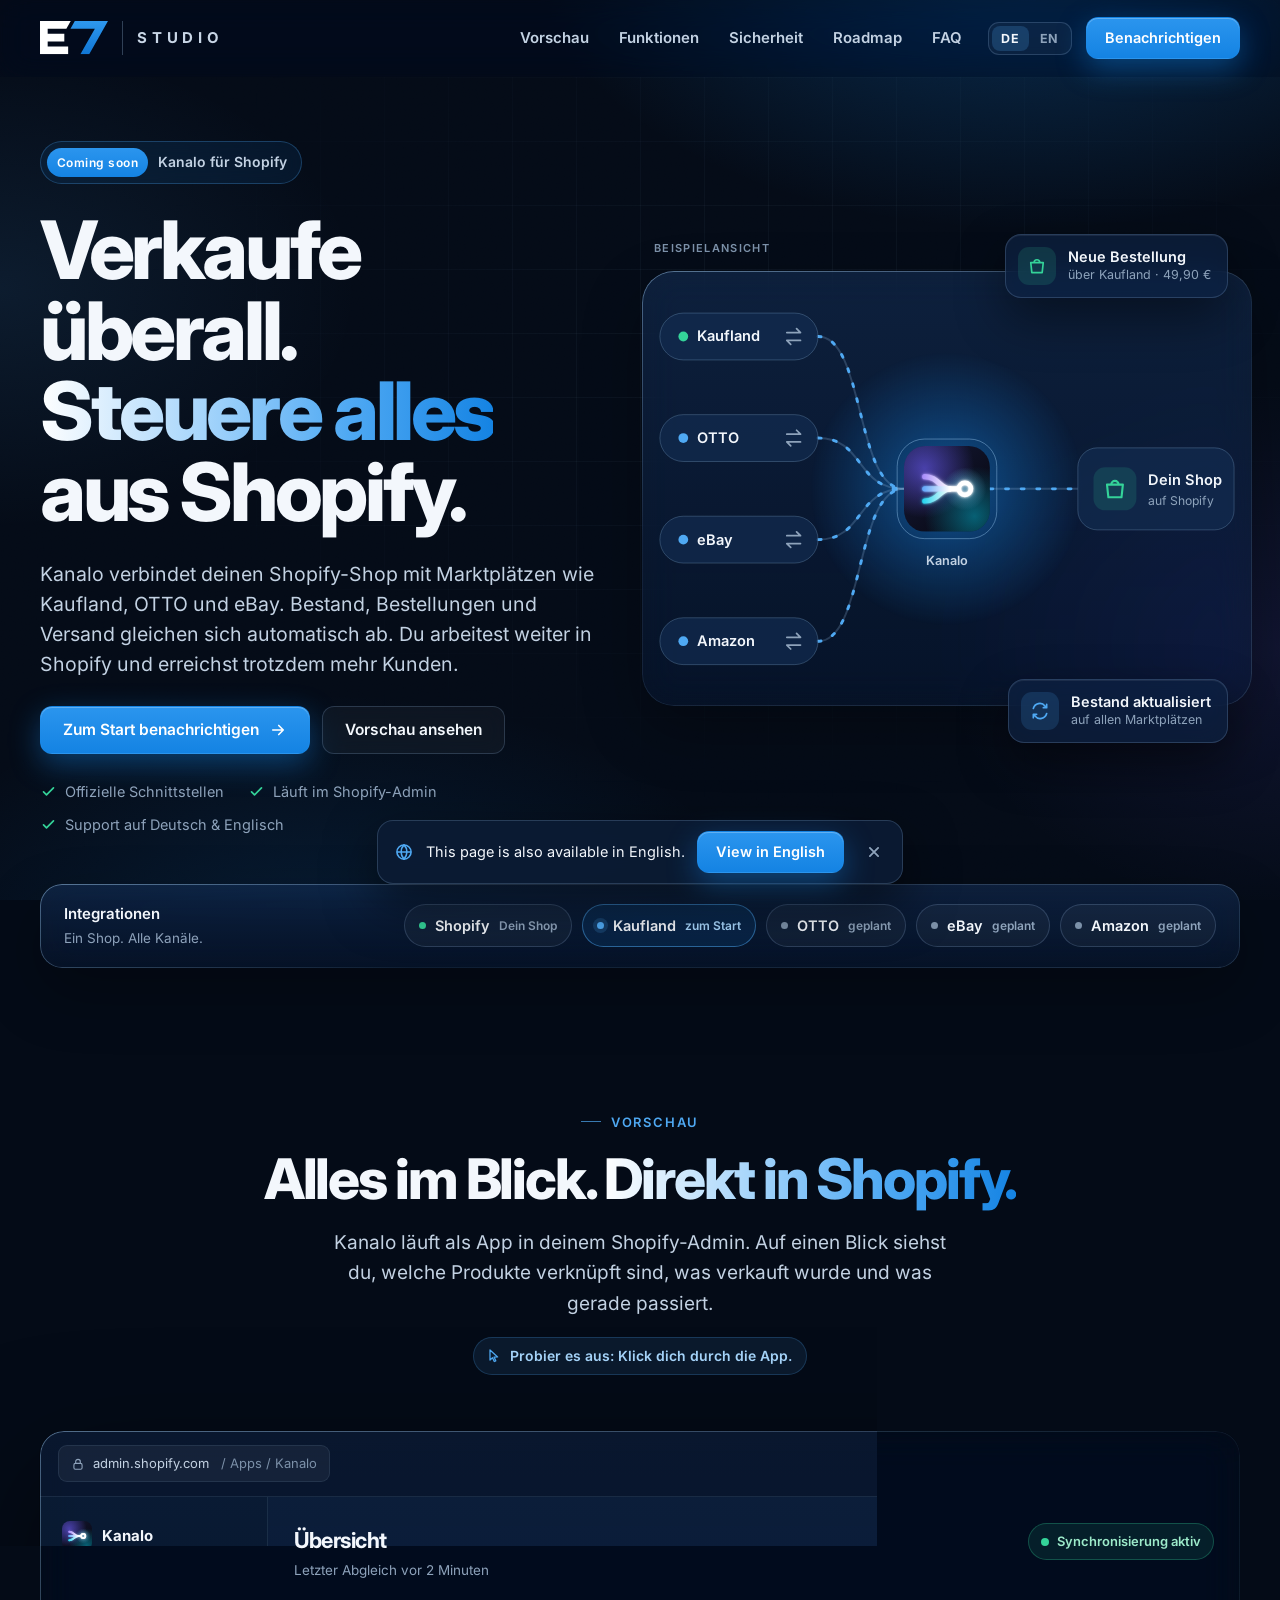
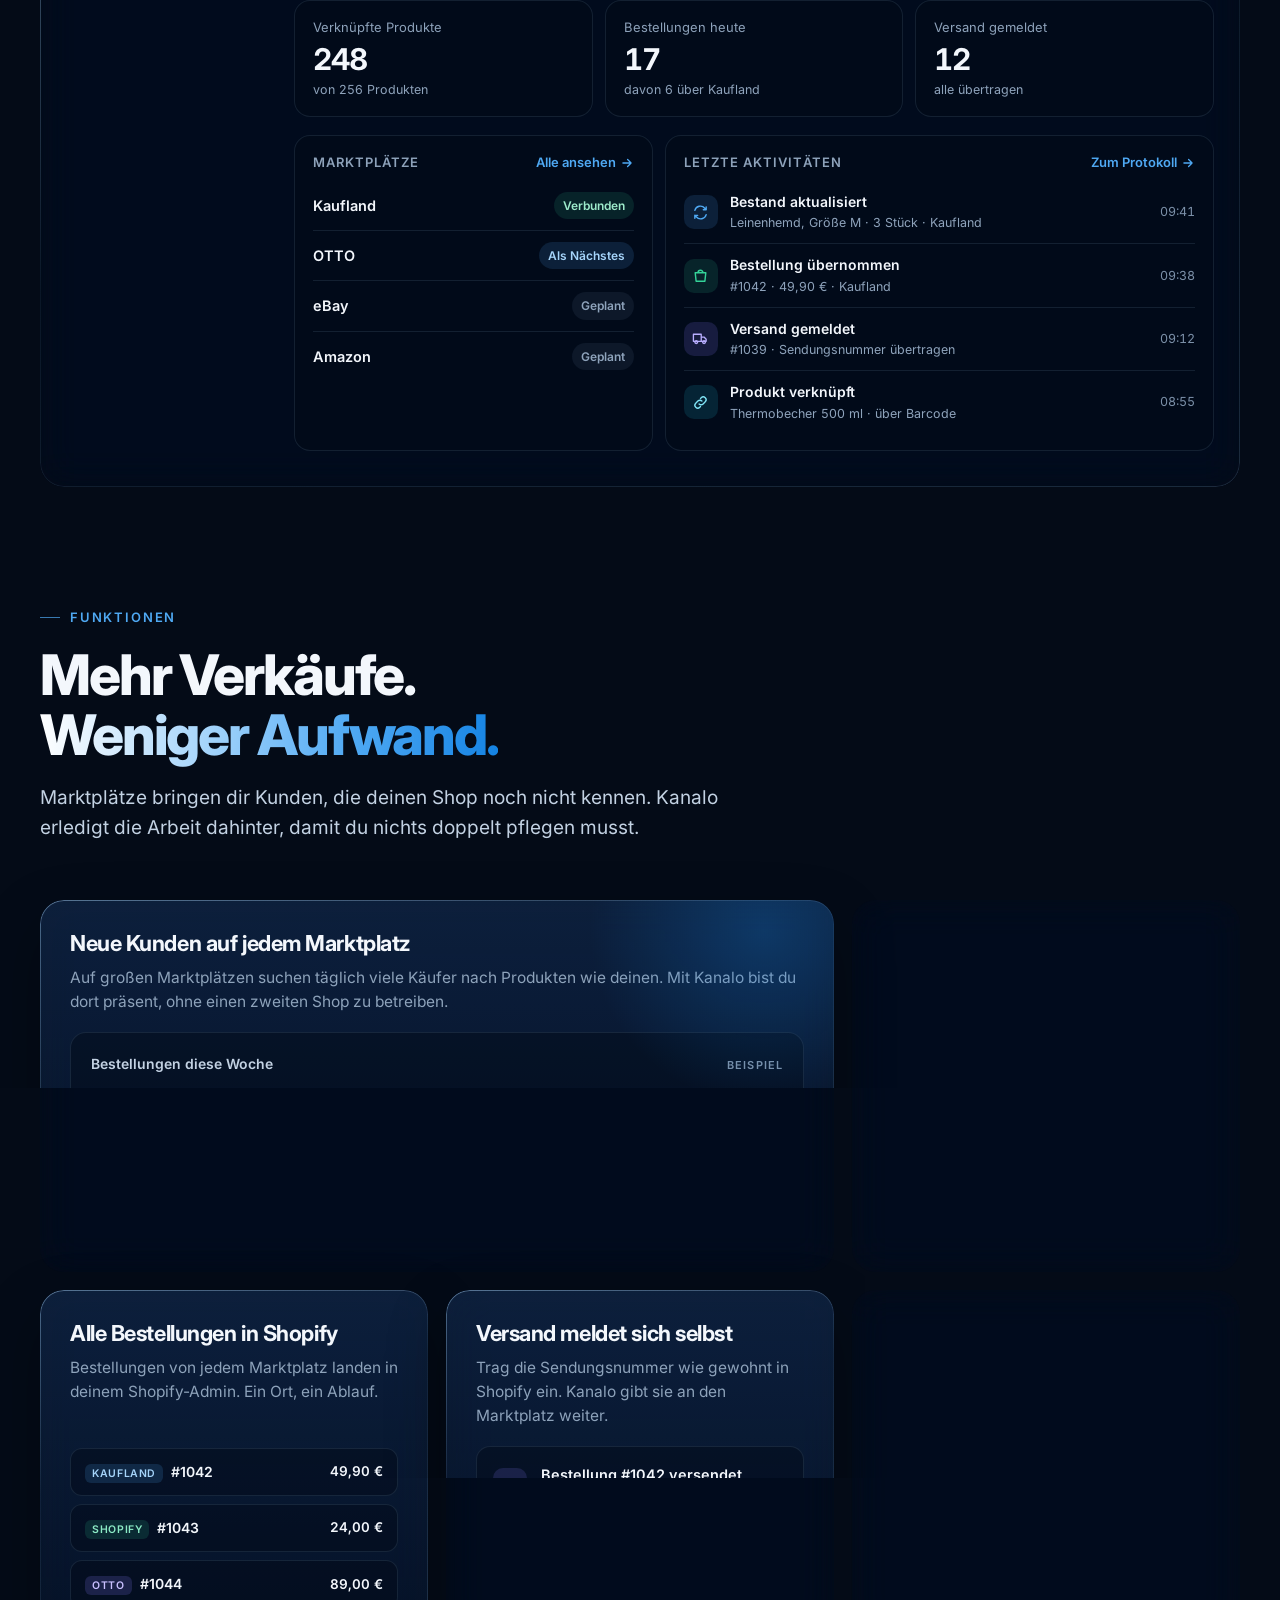
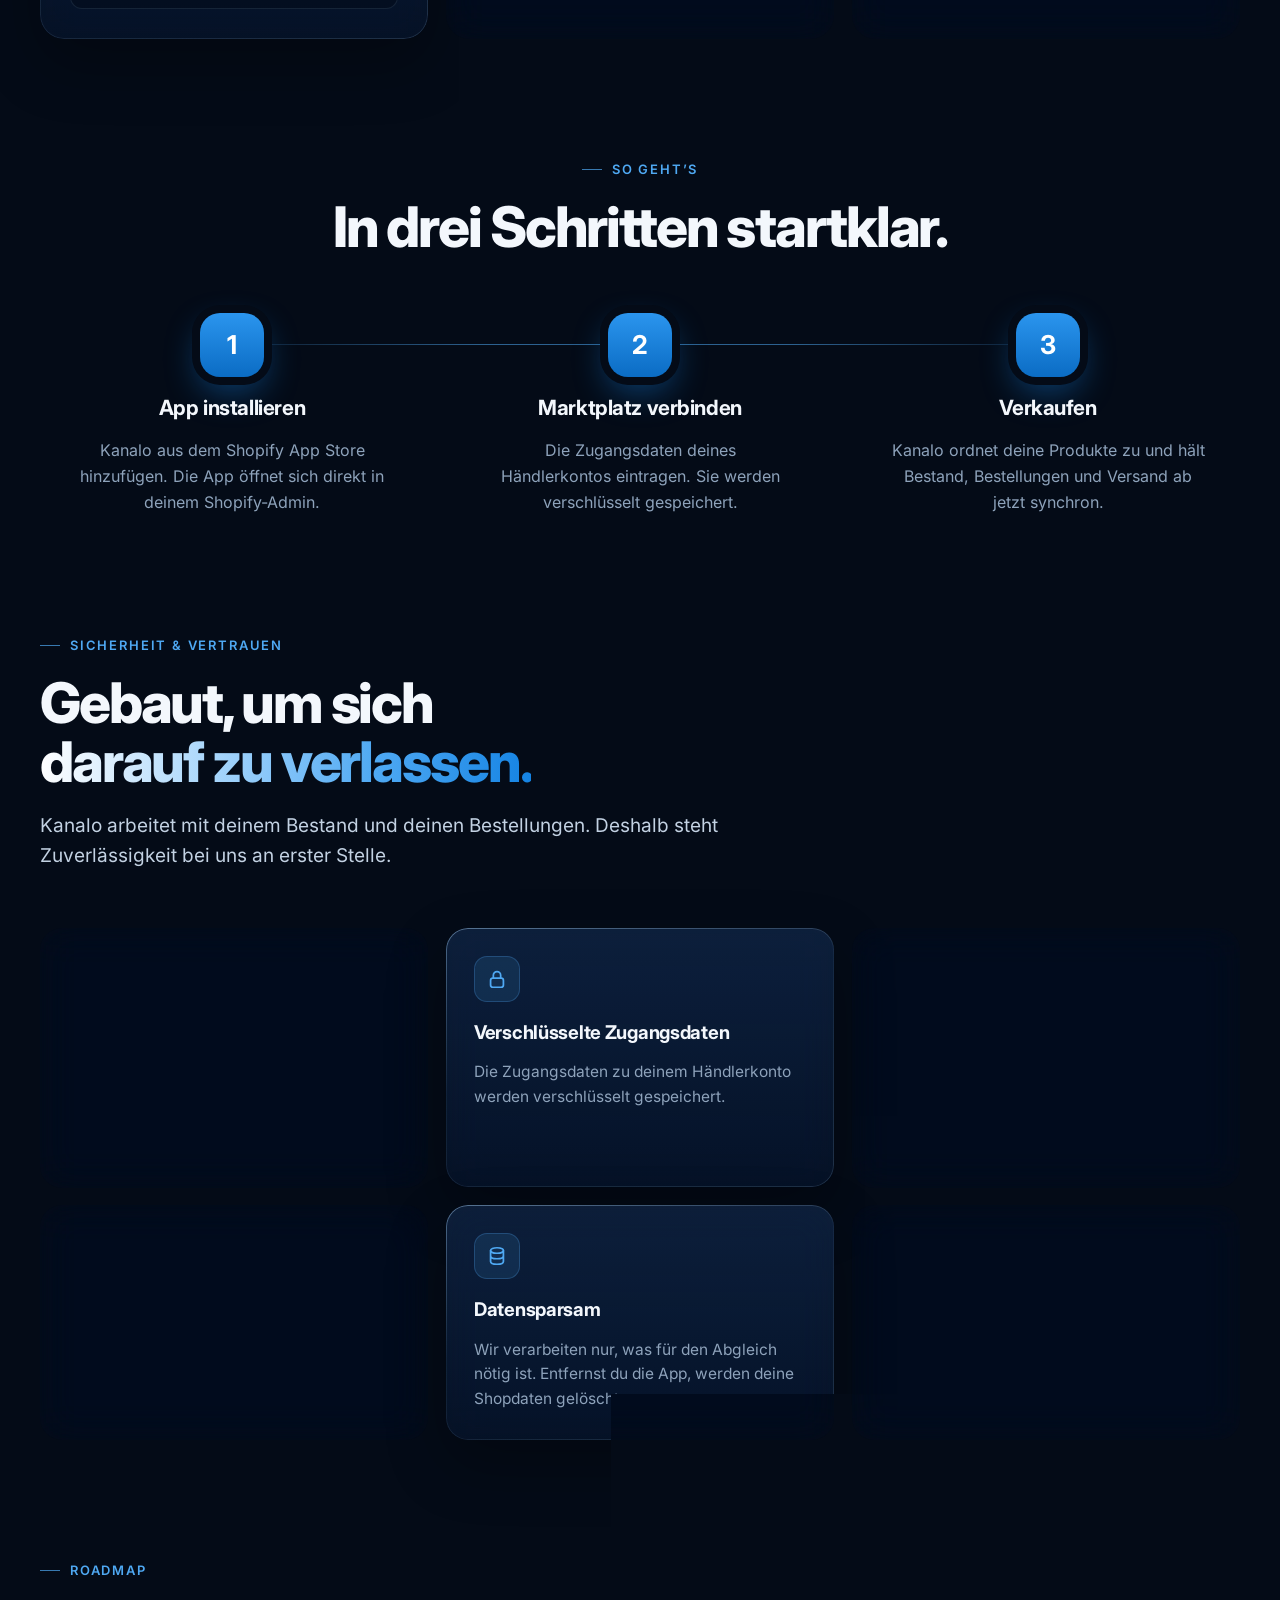
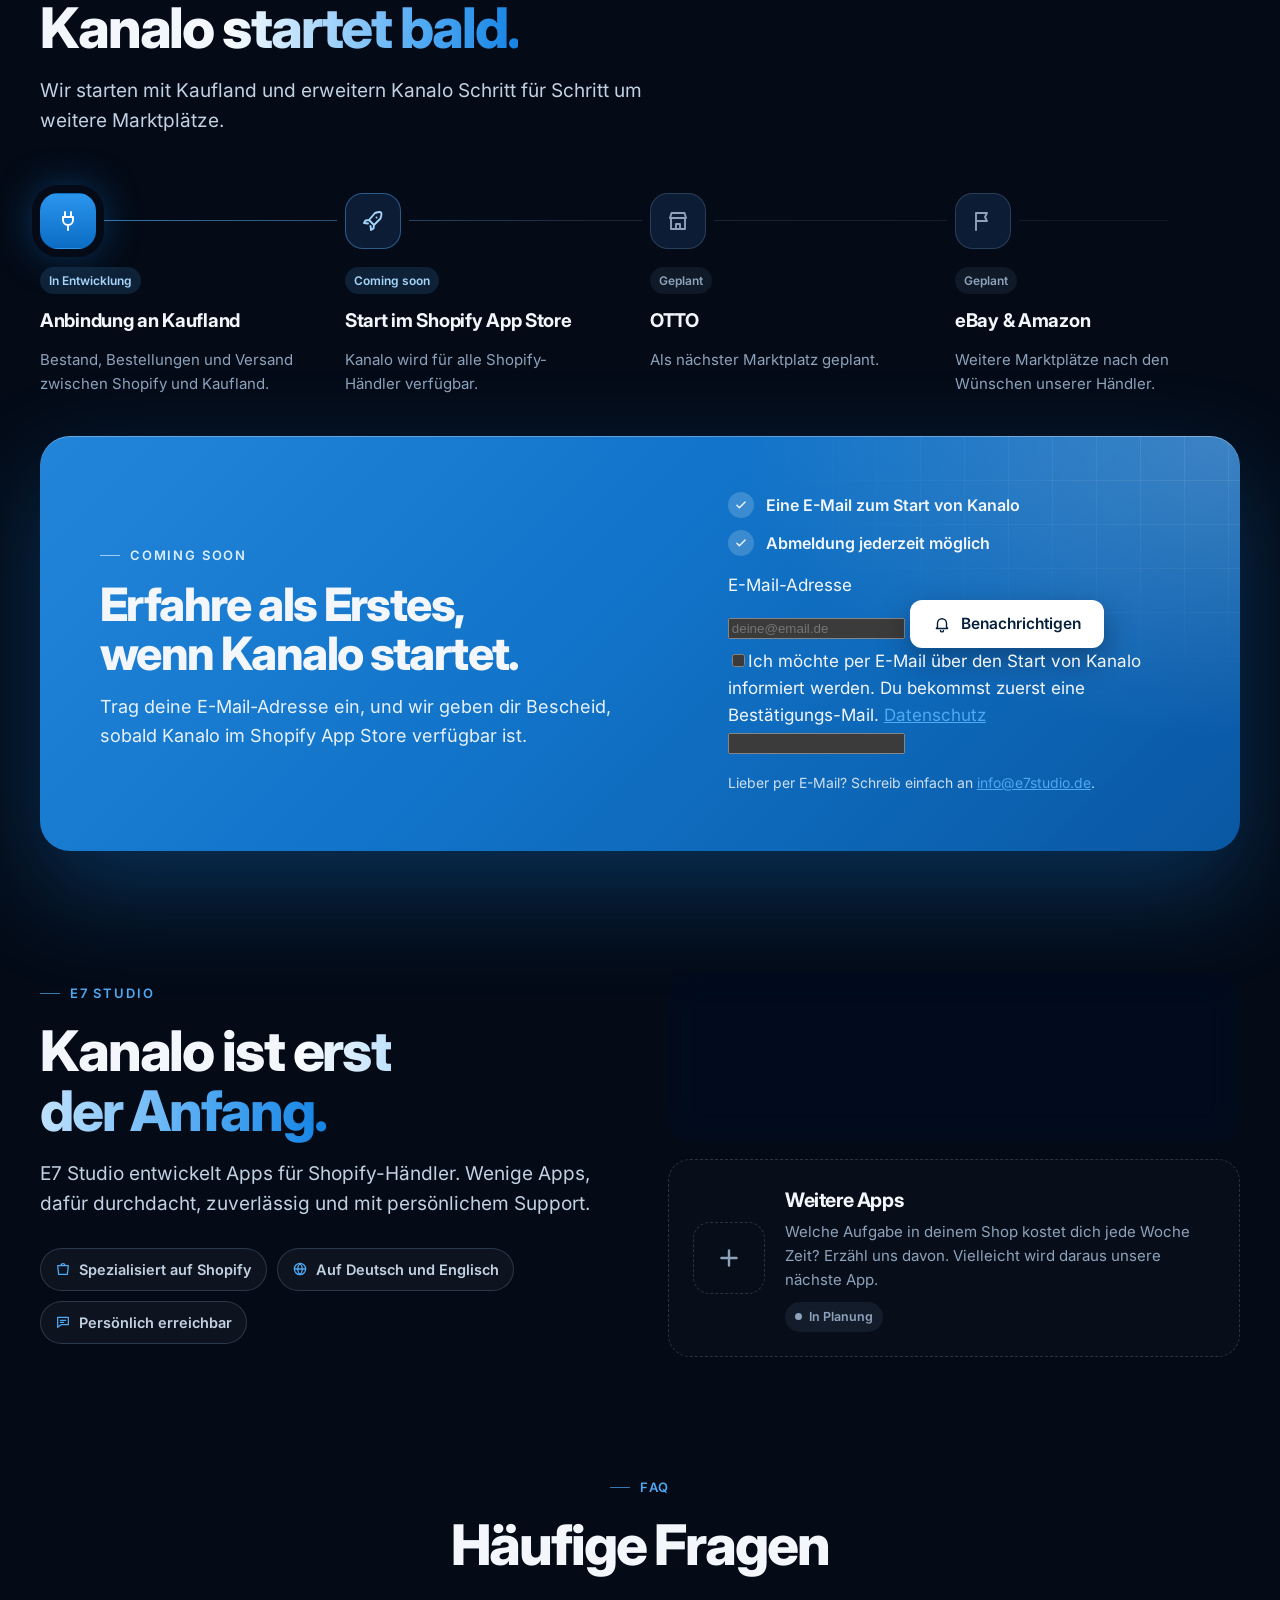
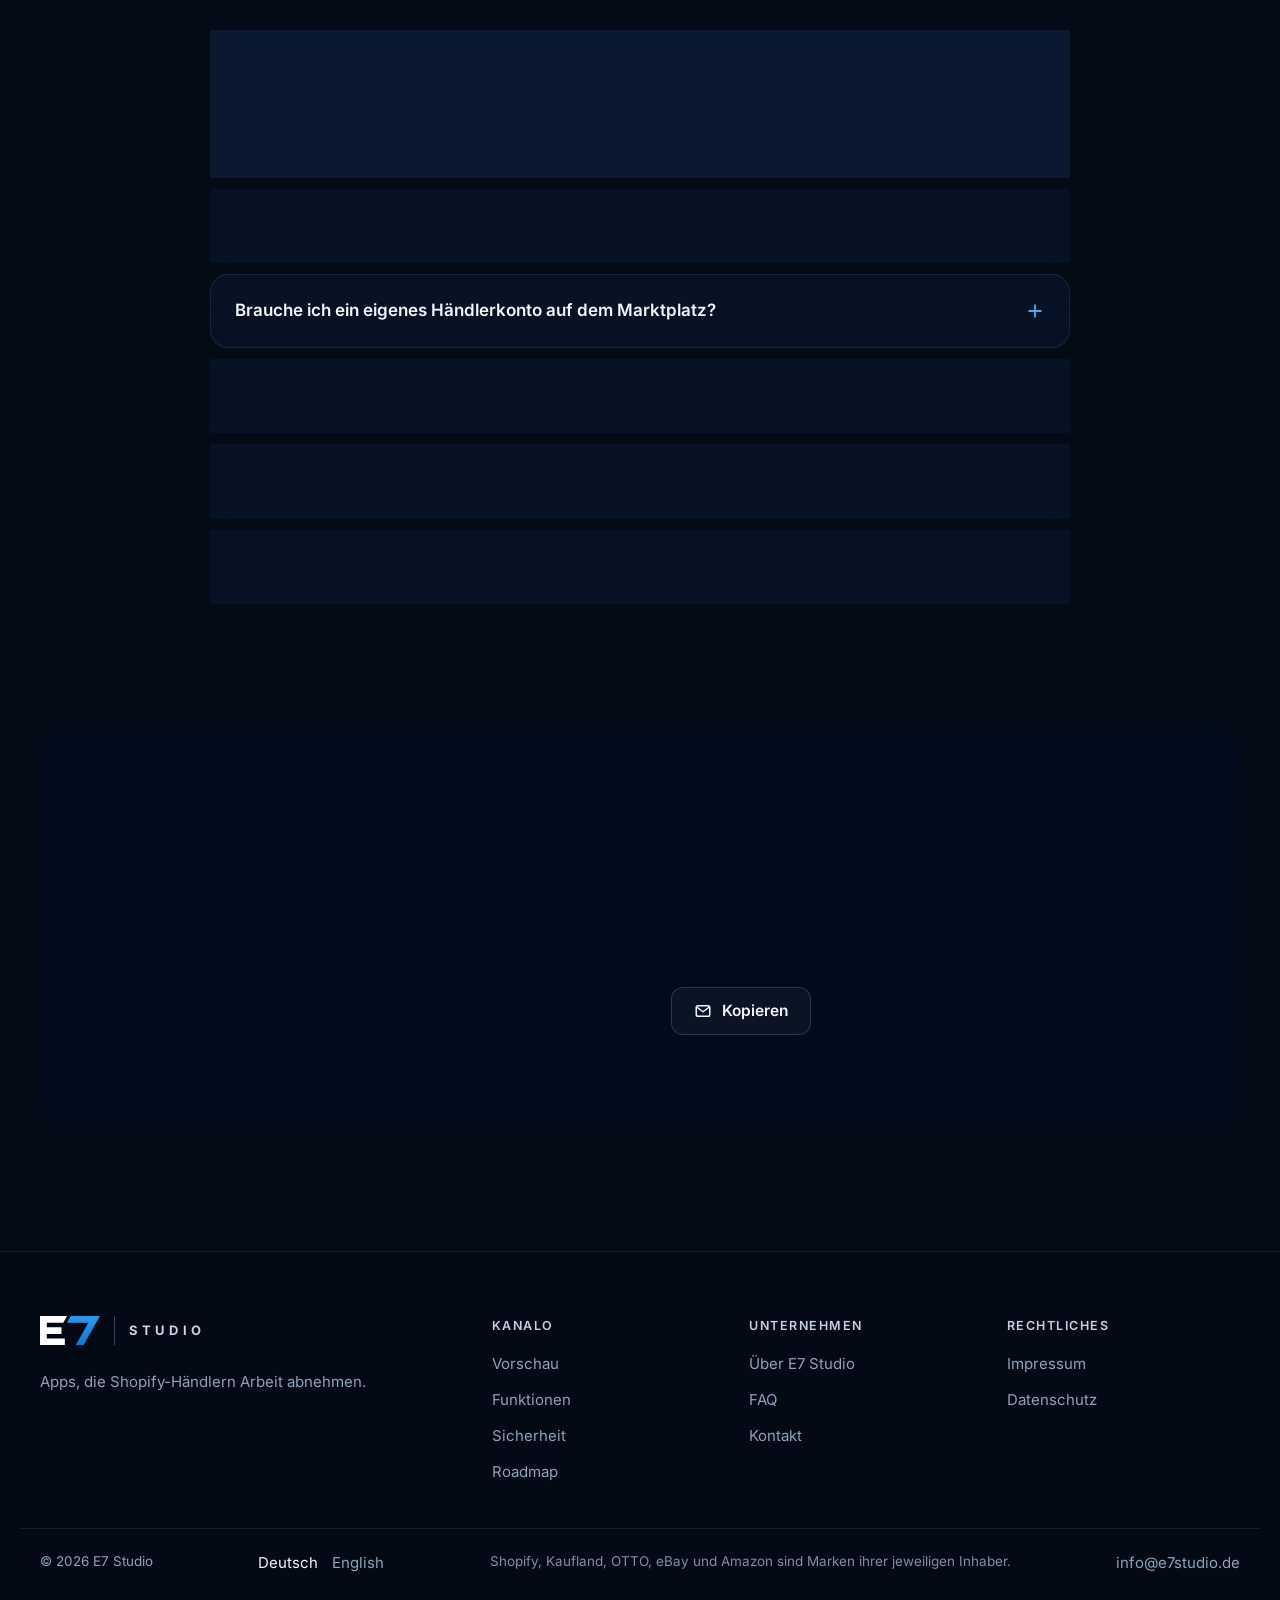
==== commit d9897fc6: "Update index.html" ====
--- a/index.html
+++ b/index.html
@@ -577,15 +577,25 @@
         <div>
           <span class="eyebrow">Coming soon</span>
           <h2>Erfahre als Erstes, wenn Kanalo startet.</h2>
-          <p>Schreib uns kurz, und wir geben dir Bescheid, sobald Kanalo im Shopify App Store verfügbar ist.</p>
+          <p>Trag deine E-Mail-Adresse ein, und wir geben dir Bescheid, sobald Kanalo im Shopify App Store verfügbar ist.</p>
         </div>
         <div class="start__side">
           <ul class="start__list">
-            <li><i><svg aria-hidden="true"><use href="#i-check"/></svg></i>Persönliche Nachricht zum Start</li>
-            <li><i><svg aria-hidden="true"><use href="#i-check"/></svg></i>Kein Newsletter, keine Werbung</li>
+            <li><i><svg aria-hidden="true"><use href="#i-check"/></svg></i>Eine E-Mail zum Start von Kanalo</li>
+            <li><i><svg aria-hidden="true"><use href="#i-check"/></svg></i>Abmeldung jederzeit möglich</li>
           </ul>
-          <a class="btn btn--white" href="mailto:info@e7studio.de?subject=Kanalo%20%E2%80%93%20Benachrichtigung%20zum%20Start&amp;body=Hallo%20E7%20Studio%2C%0A%0Abitte%20gebt%20mir%20Bescheid%2C%20sobald%20Kanalo%20verf%C3%BCgbar%20ist.%0A%0AMein%20Shop%3A%20%0AIch%20verkaufe%20auf%3A%20"><svg aria-hidden="true"><use href="#i-bell"/></svg>Zum Start benachrichtigen</a>
-          <p class="start__note">Öffnet dein E-Mail-Programm mit einer fertigen Nachricht. Klappt das nicht, schreib einfach an info@e7studio.de.</p>
+          <form class="signup" id="signup" method="POST" action="https://20b92ca9.sibforms.com/serve/[base64]">
+            <label class="sr-only" for="signup-email">E-Mail-Adresse</label>
+            <div class="signup__row">
+              <input id="signup-email" name="EMAIL" type="email" inputmode="email" autocomplete="email" placeholder="deine@email.de" required>
+              <button class="btn btn--white" type="submit" data-busy="Wird gesendet …"><svg aria-hidden="true"><use href="#i-bell"/></svg>Benachrichtigen</button>
+            </div>
+            <label class="signup__consent"><input type="checkbox" required><span>Ich möchte per E-Mail über den Start von Kanalo informiert werden. Du bekommst zuerst eine Bestätigungs-Mail. <a href="/datenschutz.html#warteliste">Datenschutz</a></span></label>
+            <div class="signup__hp" aria-hidden="true"><input type="text" name="email_address_check" value="" tabindex="-1" autocomplete="off"></div>
+            <input type="hidden" name="locale" value="de">
+            <input type="hidden" name="html_type" value="simple">
+          </form>
+          <p class="start__note">Lieber per E-Mail? Schreib einfach an <a href="mailto:info@e7studio.de">info@e7studio.de</a>.</p>
         </div>
       </div>
     </div>
@@ -877,5 +887,16 @@
   }
 })();
 </script>
+<script>
+(function () {
+  var f = document.getElementById('signup');
+  if (!f) return;
+  var b = f.querySelector('button[type="submit"]'), t = b.lastChild, label = t.textContent;
+  f.addEventListener('submit', function () {
+    setTimeout(function () { b.disabled = true; b.setAttribute('aria-busy', 'true'); t.textContent = b.getAttribute('data-busy'); }, 0);
+  });
+  window.addEventListener('pageshow', function () { b.disabled = false; b.removeAttribute('aria-busy'); t.textContent = label; });
+})();
+</script>
 </body>
 </html>
--- a/assets/style.css
+++ b/assets/style.css
@@ -160,13 +160,13 @@
 @keyframes tip-in { from { opacity: 0; transform: translate(-50%, 16px); } }
 .nav__cta svg { display: none; }
 
-.logo { display: inline-flex; align-items: baseline; gap: 10px; text-decoration: none; }
-.logo svg { display: block; flex-shrink: 0; width: 48px; height: auto; }
+.logo { display: inline-flex; align-items: stretch; gap: 14px; text-decoration: none; }
+.logo svg { display: block; flex-shrink: 0; width: 68px; height: auto; align-self: center; }
 .logo span {
-  font-family: var(--font-body); font-weight: 600; font-size: 31px; line-height: 1;
-  letter-spacing: -0.03em; padding-right: .05em;
-  background: linear-gradient(90deg, #FFFFFF 0%, #BFE0FB 40%, #2E98EE 100%);
-  -webkit-background-clip: text; background-clip: text; -webkit-text-fill-color: transparent; color: #FFFFFF;
+  display: flex; align-items: center; padding-left: 14px;
+  border-left: 1.5px solid rgba(160, 190, 225, 0.30);
+  font-family: var(--font-body); font-weight: 700; font-size: 15px; line-height: 1;
+  letter-spacing: .32em; text-transform: uppercase; color: #C9D6E6;
 }
 
 /* Handy-Menü */
@@ -657,8 +657,8 @@
 .footer { border-top: 1px solid var(--line); color: var(--ink-3); background: rgba(4, 11, 23, 0.55); }
 .footer__top { display: grid; grid-template-columns: minmax(0, 1.1fr) minmax(0, 2fr); gap: 40px; padding-block: 64px 44px; }
 .footer__brand p { margin-top: 16px; font-size: 15px; max-width: 22em; }
-.footer .logo svg { width: 40px; }
-.footer .logo span { font-size: 26px; }
+.footer .logo svg { width: 60px; }
+.footer .logo span { font-size: 13px; }
 .footer__cols { display: grid; grid-template-columns: repeat(3, minmax(0, 1fr)); gap: 24px; }
 .footer__cols div { display: flex; flex-direction: column; gap: 12px; min-width: 0; }
 .footer__cols h4 { font-family: var(--font-body); font-size: 12.5px; font-weight: 600; letter-spacing: .12em; text-transform: uppercase; color: var(--ink-2); margin-bottom: 4px; }
@@ -771,8 +771,9 @@
   .langtip { flex-wrap: wrap; row-gap: 8px; }
   .langtip span { flex: 1 1 calc(100% - 80px); }
   .menu { display: block; }
-  .logo svg { width: 42px; }
-  .logo span { font-size: 27px; }
+  .logo { gap: 10px; }
+  .logo svg { width: 54px; }
+  .logo span { font-size: 12px; padding-left: 10px; letter-spacing: .28em; }
   .hero__lead { font-size: 18px; }
   .hub { display: flex; flex-direction: column; gap: 12px; padding: 8px 0 0; }
   .hub__plate { inset: 0 0 auto; height: 0; }
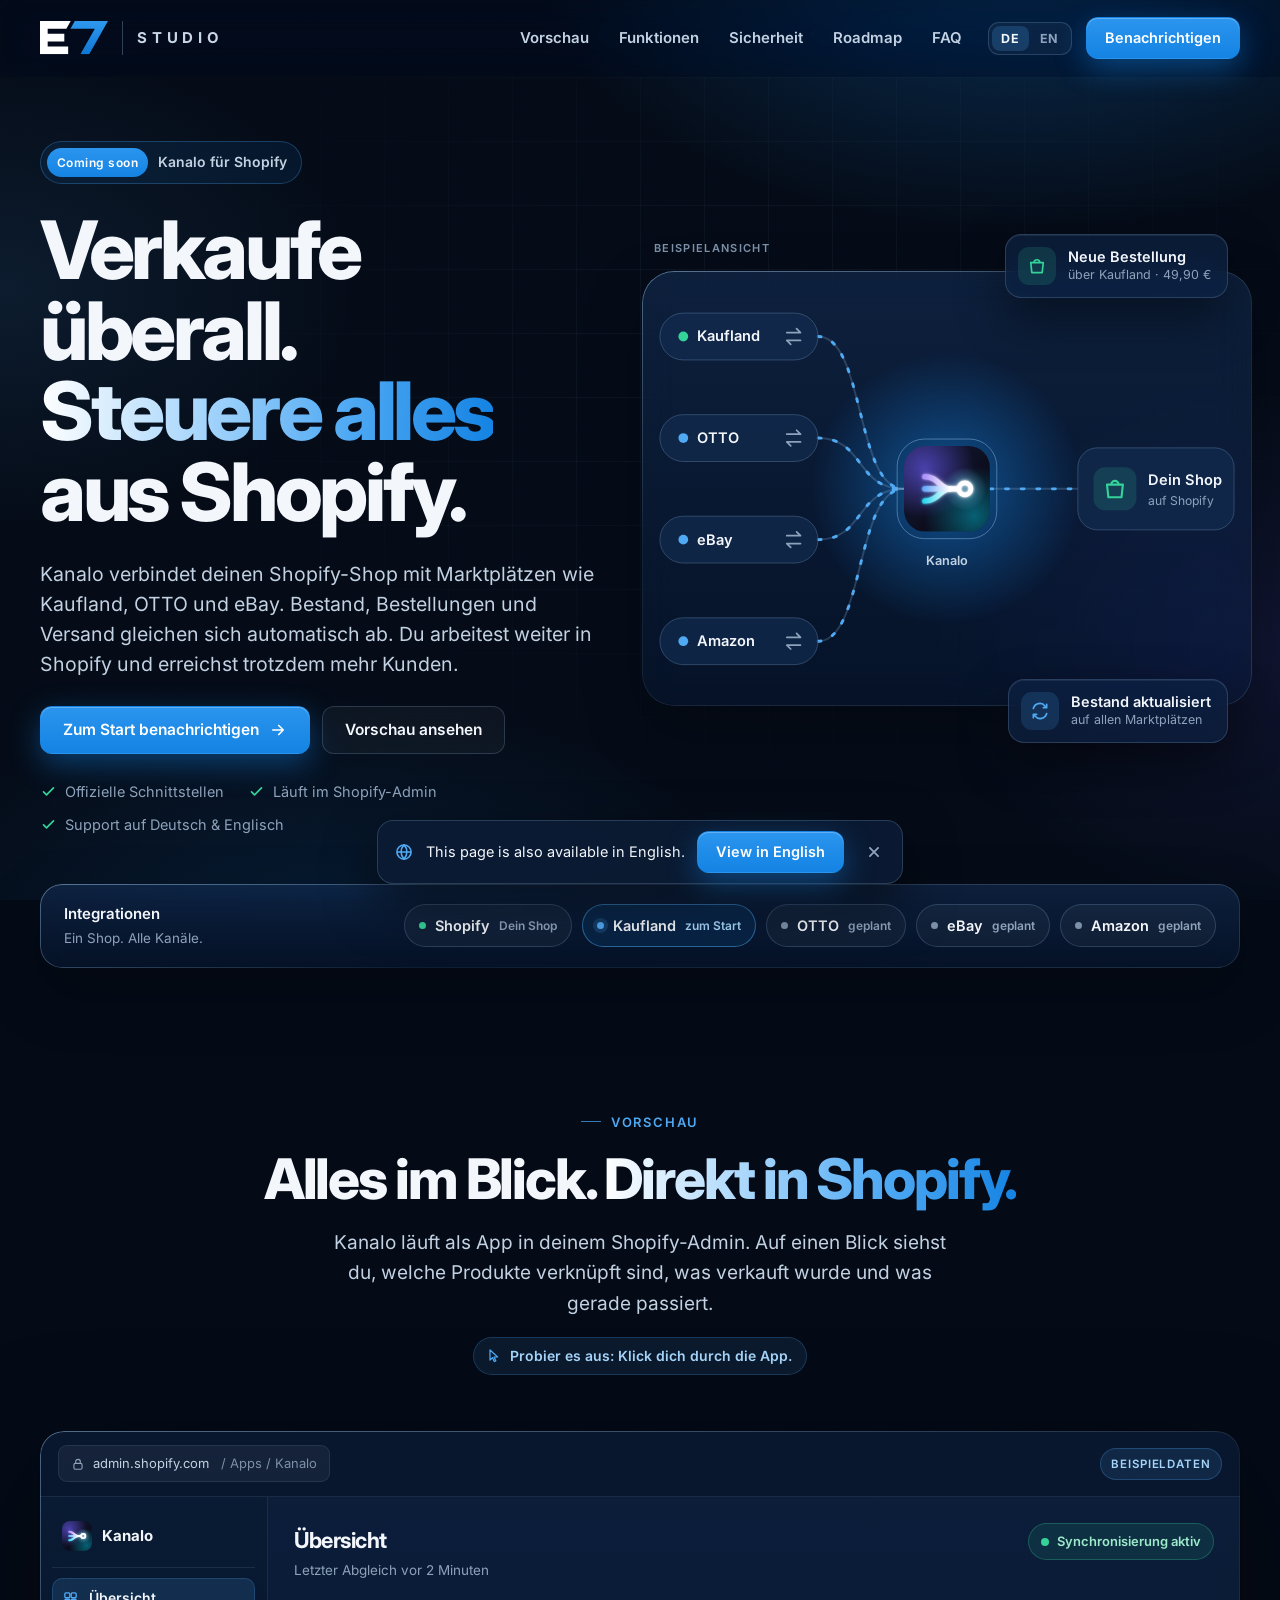
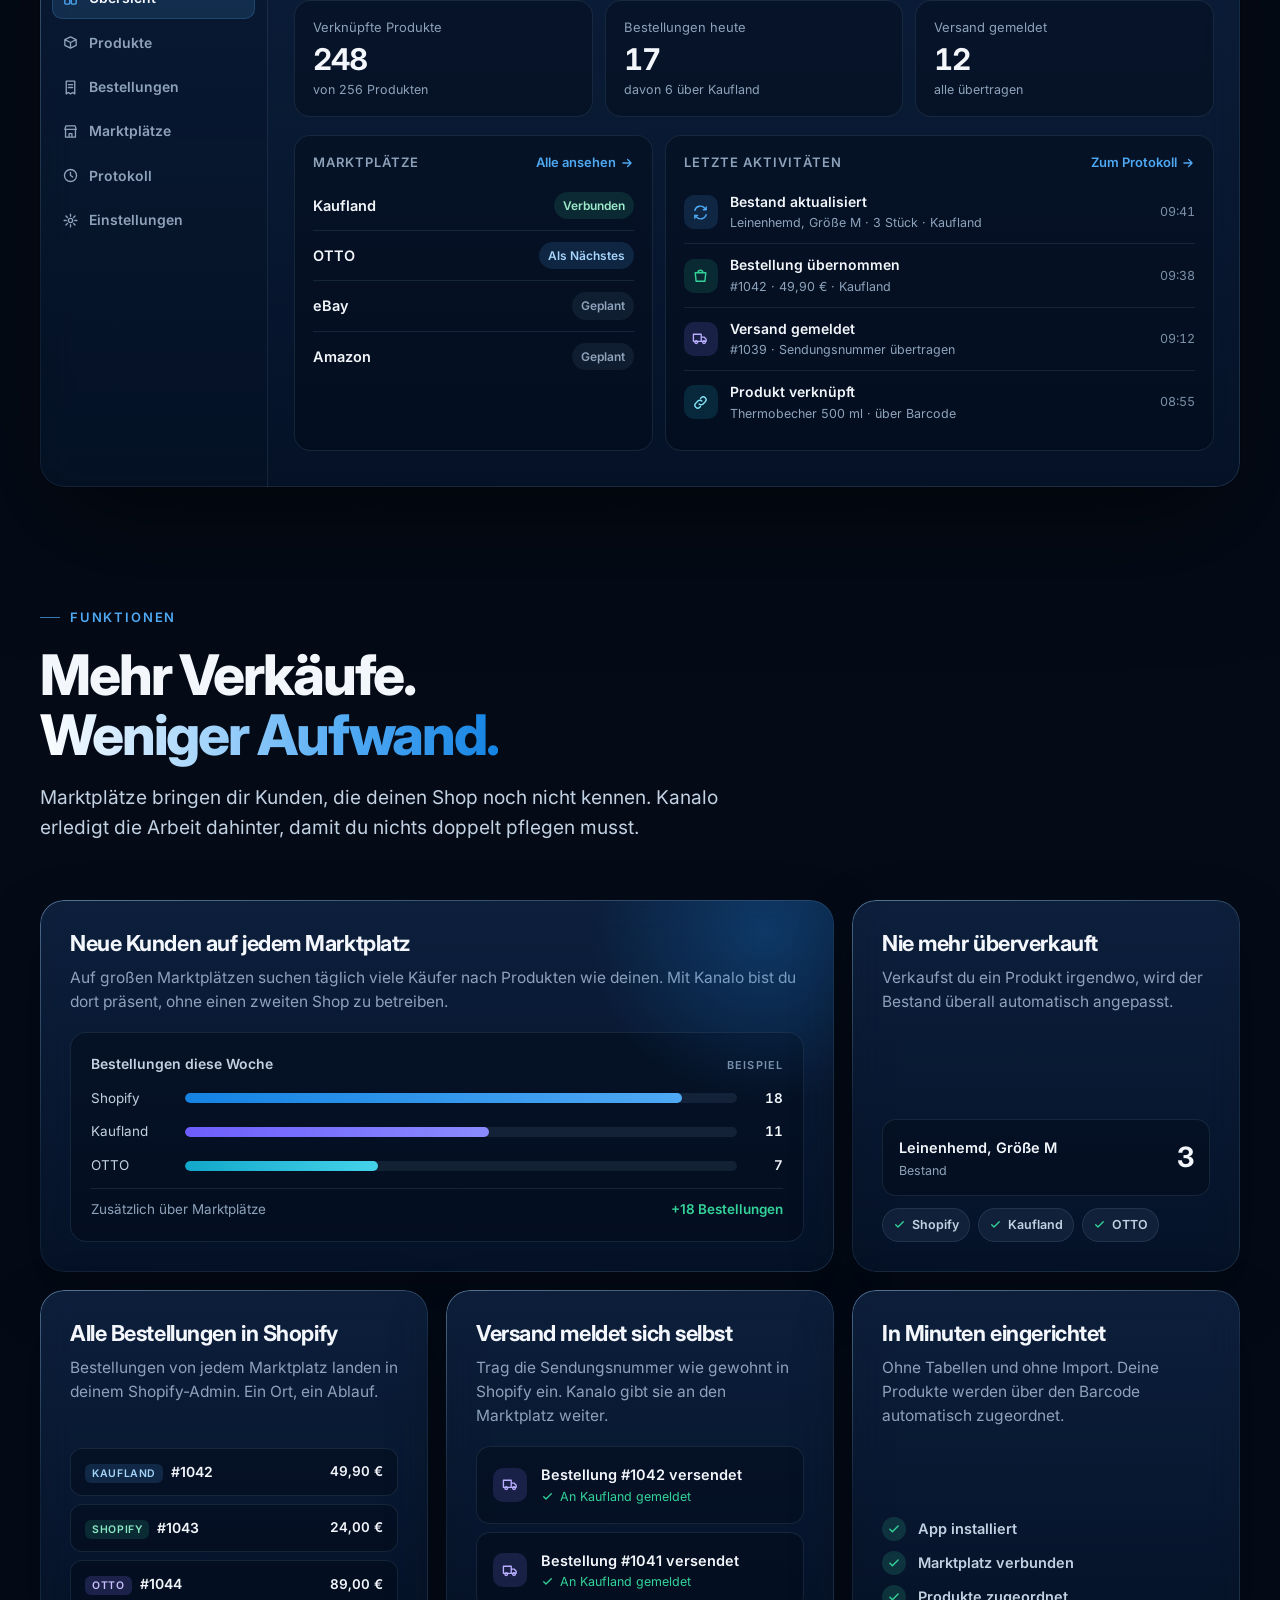
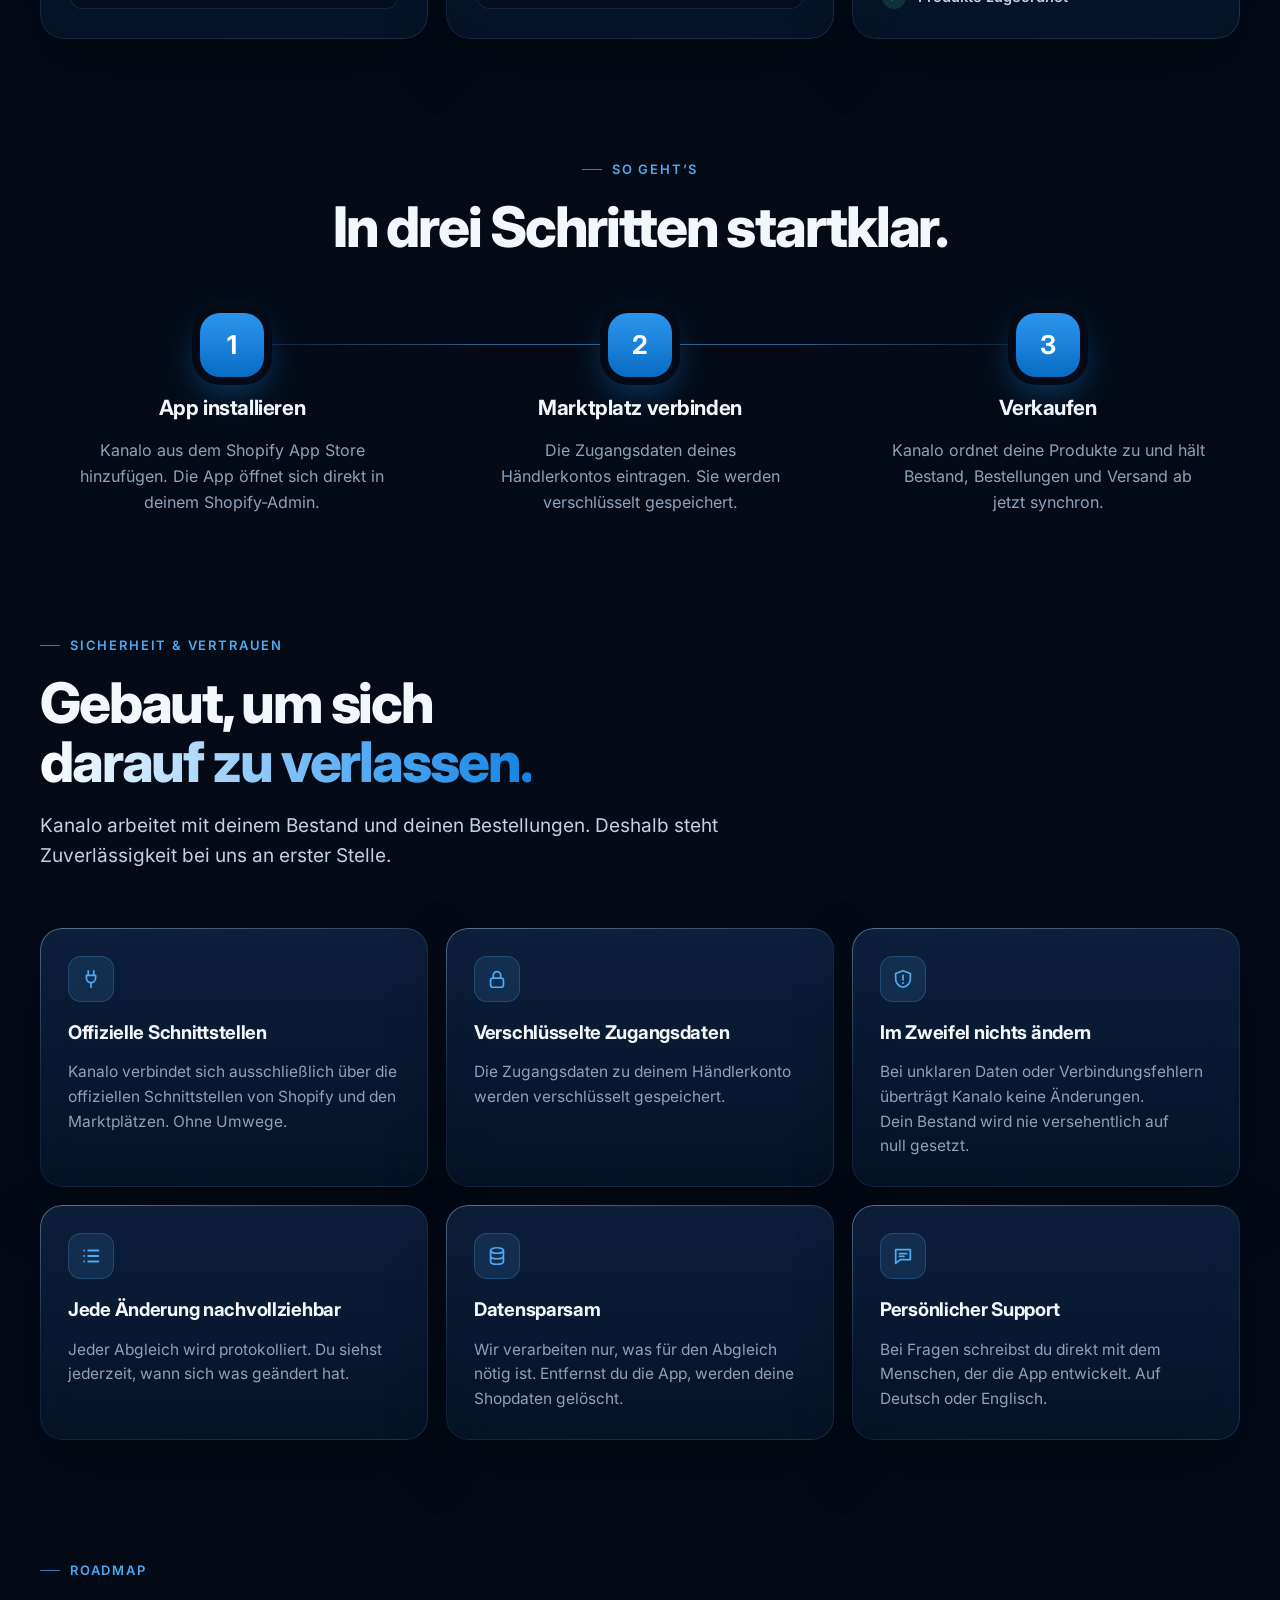
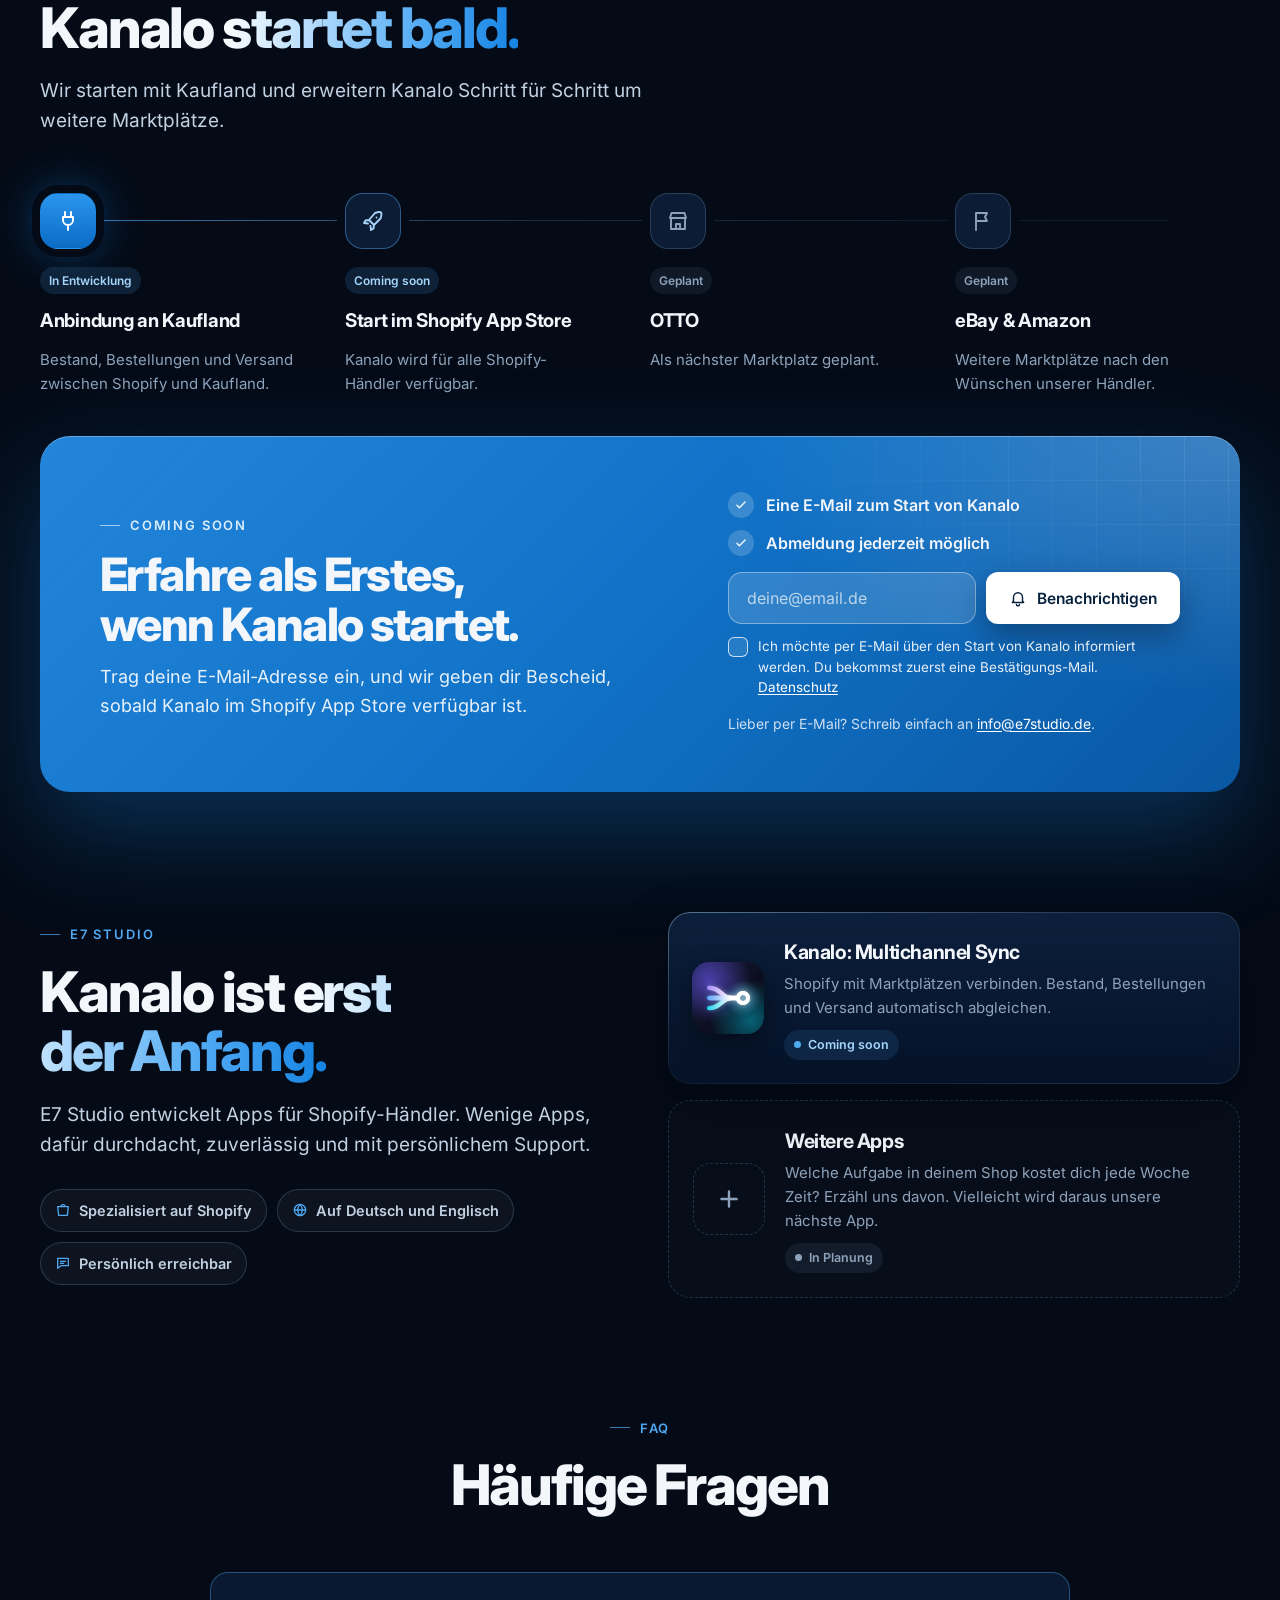
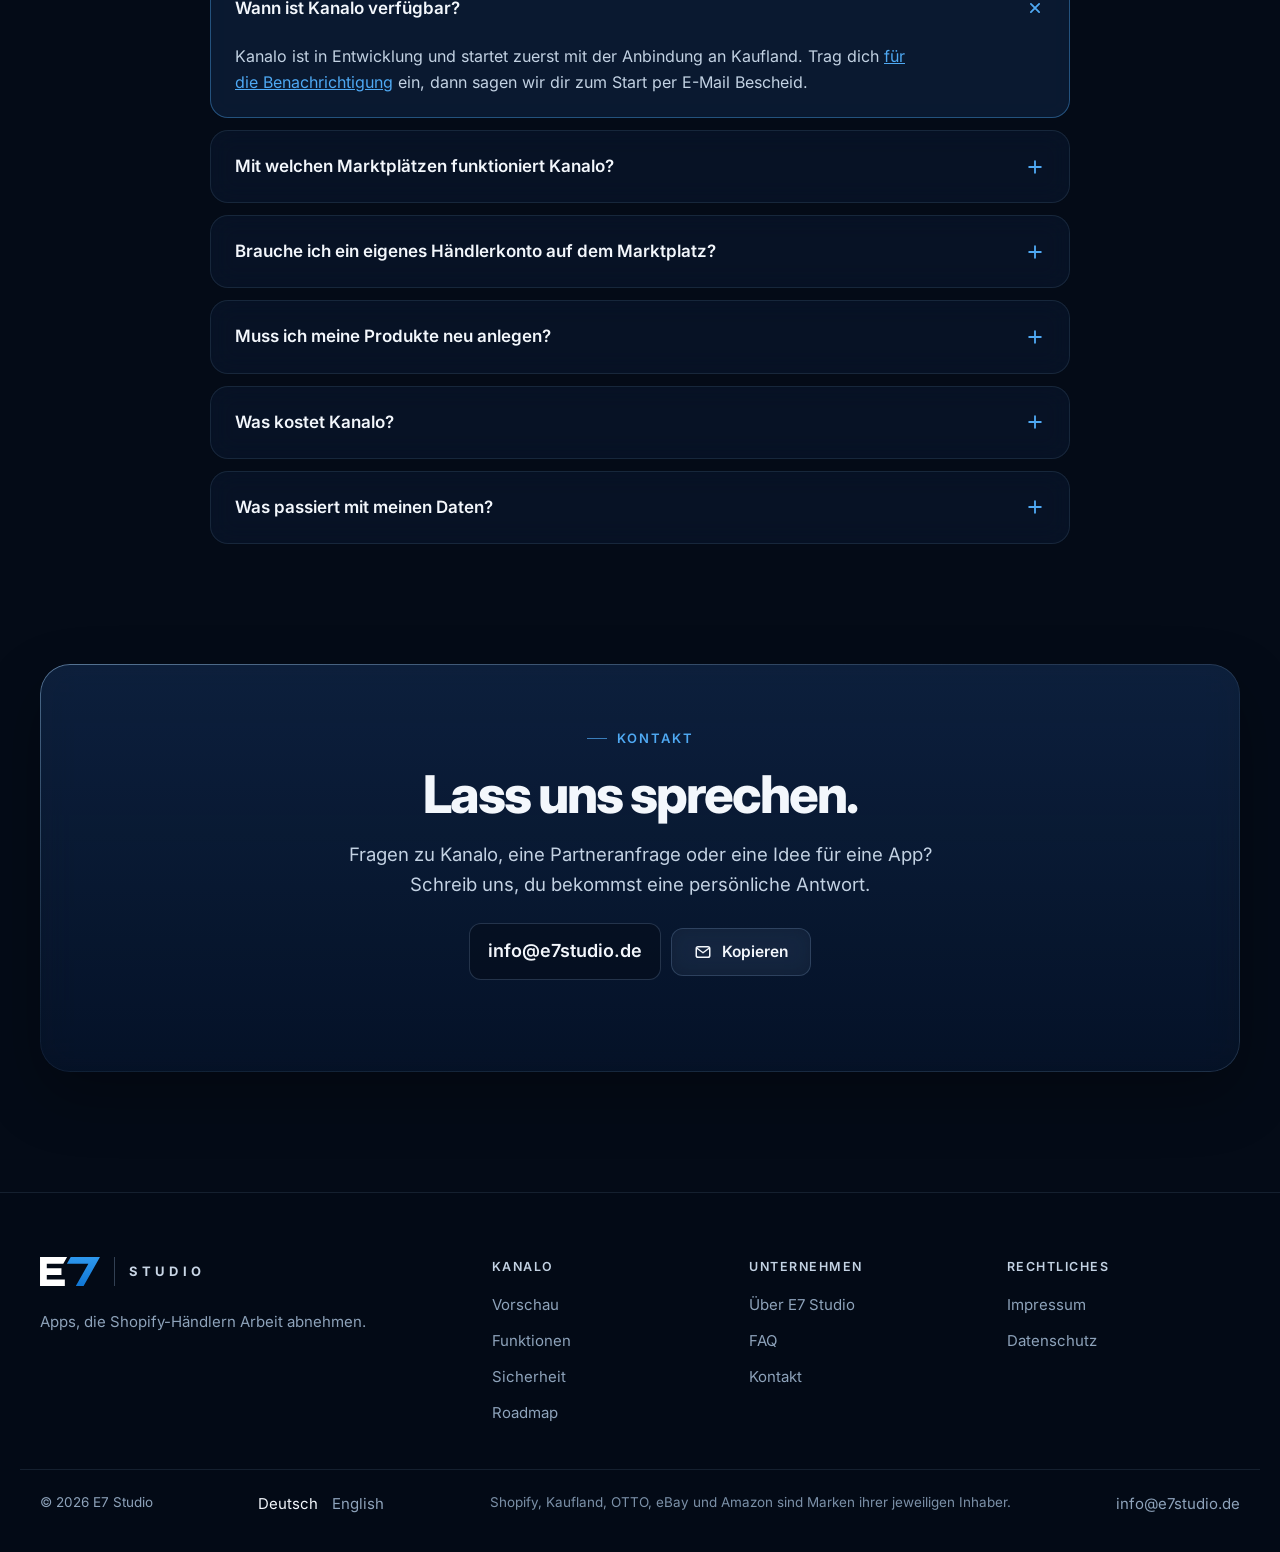
==== commit 4e89bfec: "Add files via upload" ====
--- a/index.html
+++ b/index.html
@@ -645,7 +645,7 @@
       <div class="faq reveal">
         <details open>
           <summary>Wann ist Kanalo verfügbar?<svg aria-hidden="true"><use href="#i-plus"/></svg></summary>
-          <p>Kanalo ist in Entwicklung und startet zuerst mit der Anbindung an Kaufland. Wenn du zum Start benachrichtigt werden möchtest, schreib uns an info@e7studio.de.</p>
+          <p>Kanalo ist in Entwicklung und startet zuerst mit der Anbindung an Kaufland. Trag dich <a href="#start">für die Benachrichtigung</a> ein, dann sagen wir dir zum Start per E-Mail Bescheid.</p>
         </details>
         <details>
           <summary>Mit welchen Marktplätzen funktioniert Kanalo?<svg aria-hidden="true"><use href="#i-plus"/></svg></summary>
--- a/assets/style.css
+++ b/assets/style.css
@@ -609,6 +609,36 @@
 .start__list i { width: 26px; height: 26px; border-radius: 50%; display: grid; place-items: center; background: rgba(255, 255, 255, 0.18); flex-shrink: 0; }
 .start__list svg { width: 14px; height: 14px; }
 
+/* Anmeldeformular (Warteliste) */
+.sr-only { position: absolute; width: 1px; height: 1px; overflow: hidden; clip: rect(0 0 0 0); clip-path: inset(50%); white-space: nowrap; }
+.signup { width: 100%; display: flex; flex-direction: column; gap: 12px; position: relative; }
+.signup__row { display: flex; gap: 10px; }
+.signup input[type="email"] {
+  flex: 1; min-width: 0; height: 52px; padding: 0 18px; border-radius: 14px;
+  font: inherit; font-size: 16px; color: #FFFFFF;
+  background: rgba(255, 255, 255, 0.14); border: 1px solid rgba(255, 255, 255, 0.38);
+  transition: background .2s ease, border-color .2s ease;
+}
+.signup input[type="email"]::placeholder { color: rgba(255, 255, 255, 0.68); }
+.signup input[type="email"]:focus { background: rgba(255, 255, 255, 0.2); border-color: #FFFFFF; outline: none; }
+.signup input[type="email"]:focus-visible { outline: 2px solid #FFFFFF; outline-offset: 2px; }
+.signup input[type="email"]:user-invalid { border-color: #FFC2C2; }
+.signup .btn { height: 52px; flex-shrink: 0; }
+.signup .btn[aria-busy="true"] { opacity: .75; cursor: progress; }
+.signup__consent { display: flex; gap: 10px; align-items: flex-start; font-size: 13.5px; line-height: 1.5; color: rgba(255, 255, 255, 0.9); cursor: pointer; }
+.signup__consent input {
+  -webkit-appearance: none; appearance: none; width: 20px; height: 20px; margin: 1px 0 0; flex-shrink: 0; cursor: pointer;
+  border-radius: 6px; border: 1.5px solid rgba(255, 255, 255, 0.75); background: rgba(255, 255, 255, 0.1) center / 14px no-repeat;
+  transition: background-color .15s ease, border-color .15s ease;
+}
+.signup__consent input:checked {
+  border-color: #FFFFFF; background-color: #FFFFFF;
+  background-image: url("data:image/svg+xml,%3Csvg xmlns='http://www.w3.org/2000/svg' viewBox='0 0 24 24' fill='none' stroke='%231076D4' stroke-width='3.4' stroke-linecap='round' stroke-linejoin='round'%3E%3Cpath d='M5 12.5l4.5 4.5L19 7.5'/%3E%3C/svg%3E");
+}
+.signup__consent input:focus-visible { outline: 2px solid #FFFFFF; outline-offset: 2px; }
+.signup__consent a, .start__note a { color: #FFFFFF; text-decoration: underline; text-underline-offset: 2px; }
+.signup__hp { position: absolute; left: -9999px; top: auto; width: 1px; height: 1px; overflow: hidden; }
+
 /* ---------- Studio ---------- */
 .studio { display: grid; grid-template-columns: minmax(0, 1fr) minmax(0, 1fr); gap: 56px; align-items: center; }
 .studio .section__head { margin-bottom: 0; }
@@ -682,7 +712,9 @@
 .notfound__code { font-family: var(--font-display); font-size: clamp(96px, 18vw, 180px); font-weight: 800; line-height: 1; letter-spacing: -0.06em; }
 .notfound h1 { font-size: clamp(30px, 4vw, 44px); font-weight: 800; letter-spacing: -0.03em; }
 .notfound p { color: var(--ink-2); font-size: 19px; max-width: 28em; }
-.notfound .notfound__en { font-size: 15px; color: var(--ink-3); }
+.notfound .notfound__en { font-size: 15px; line-height: 1.55; color: var(--ink-3); max-width: 34em; }
+.notfound .notfound__en strong { color: var(--ink-2); }
+.legal [id] { scroll-margin-top: 96px; }
 
 /* ---------- Bewegung ---------- */
 @view-transition { navigation: auto; }
@@ -819,6 +851,9 @@
   .trust__item { padding: 24px; }
   .roadmap { grid-template-columns: minmax(0, 1fr); row-gap: 28px; }
   .start { padding: 32px 24px; border-radius: 24px; }
+  .signup__row { flex-direction: column; }
+  .signup input[type="email"] { flex: none; width: 100%; }
+  .signup .btn { width: 100%; justify-content: center; }
   .contact__card { padding: 44px 20px; border-radius: 24px; }
   .legal article { padding: 28px 22px; border-radius: 22px; }
   .footer__top { grid-template-columns: minmax(0, 1fr); gap: 32px; padding-block: 48px 32px; }
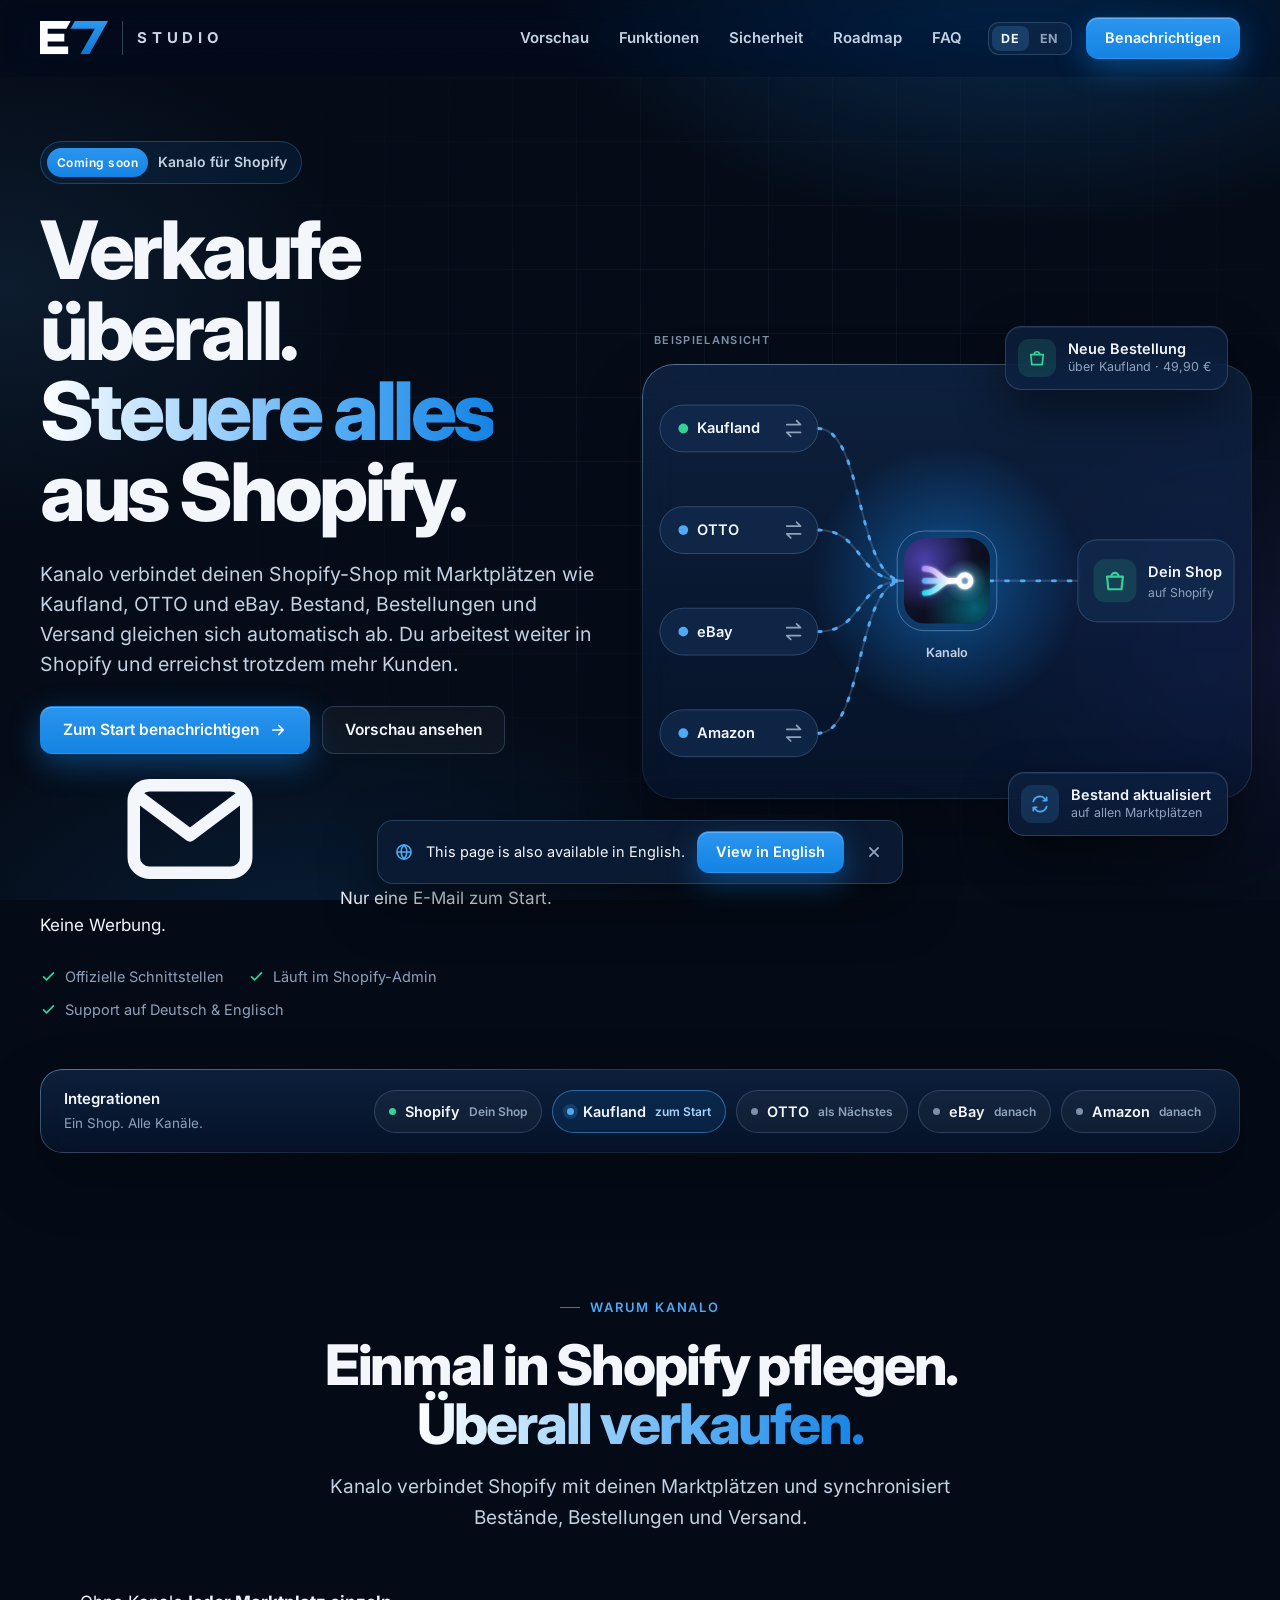
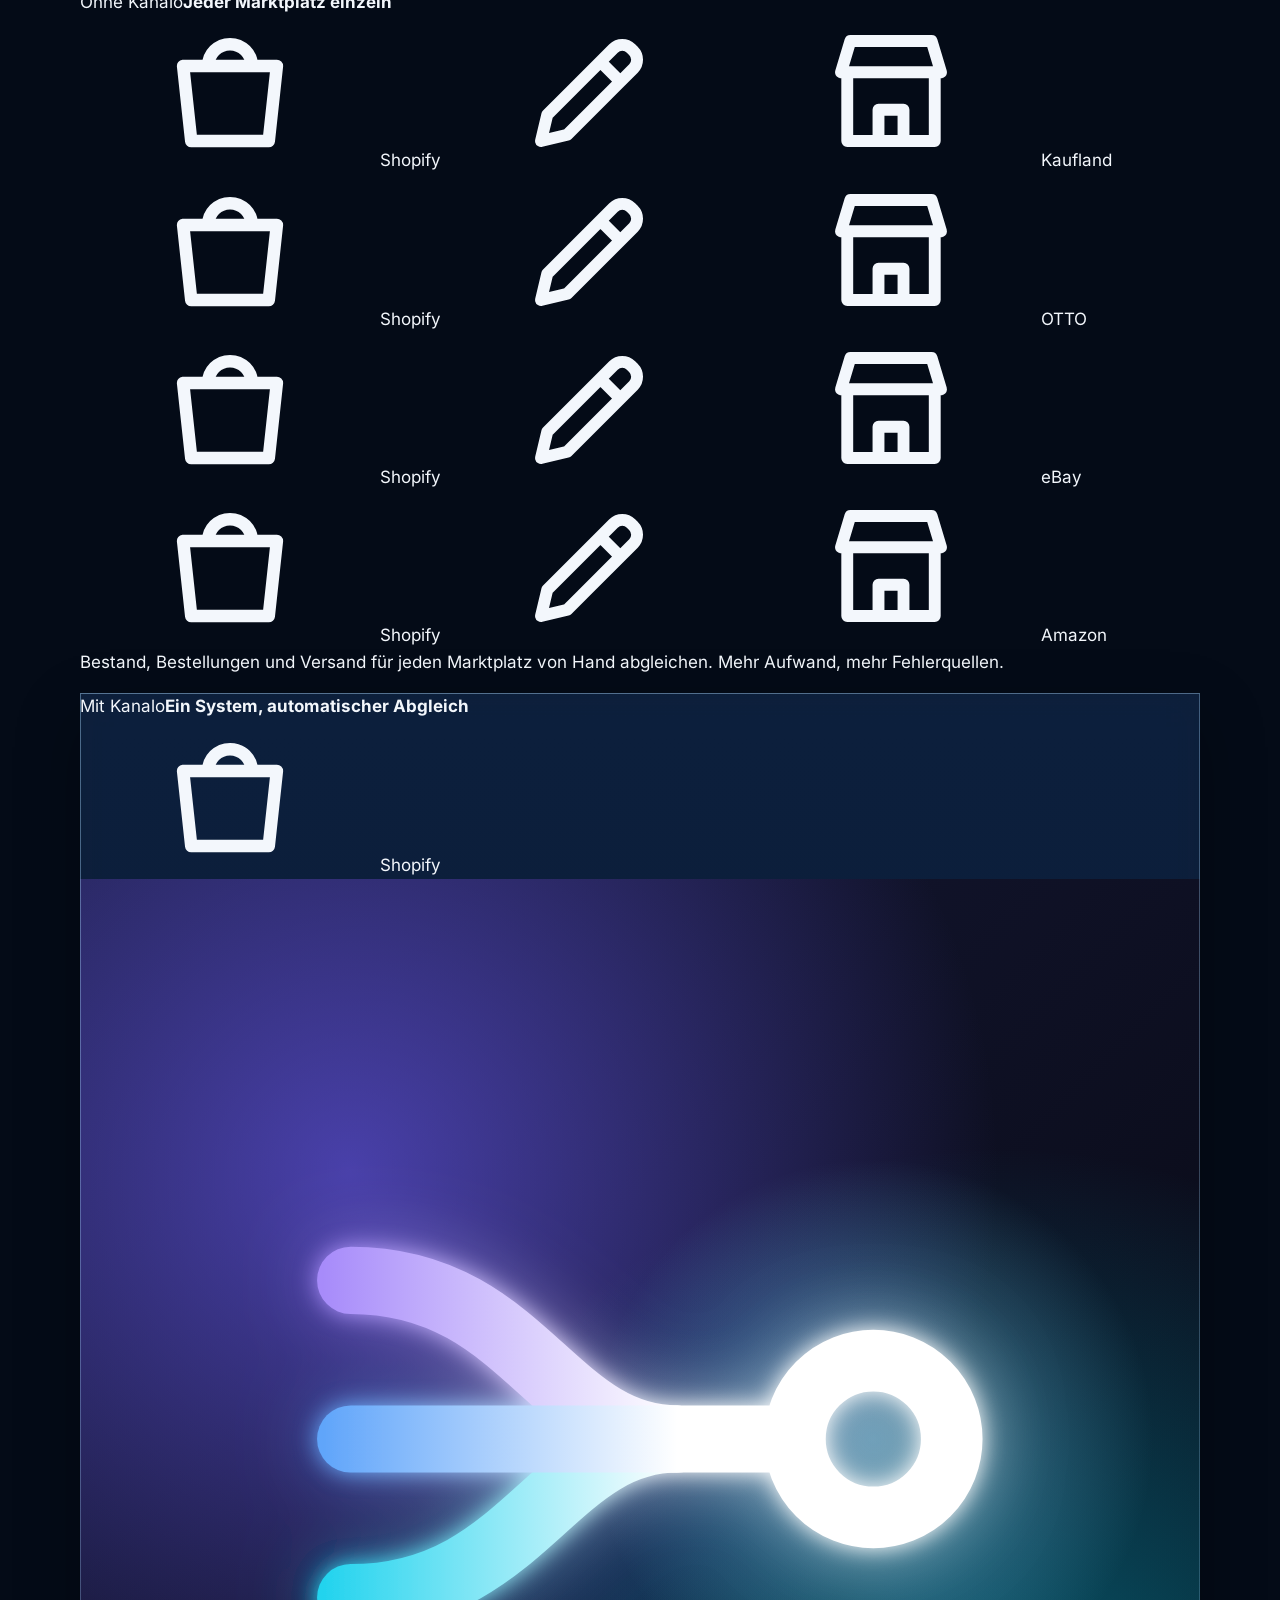
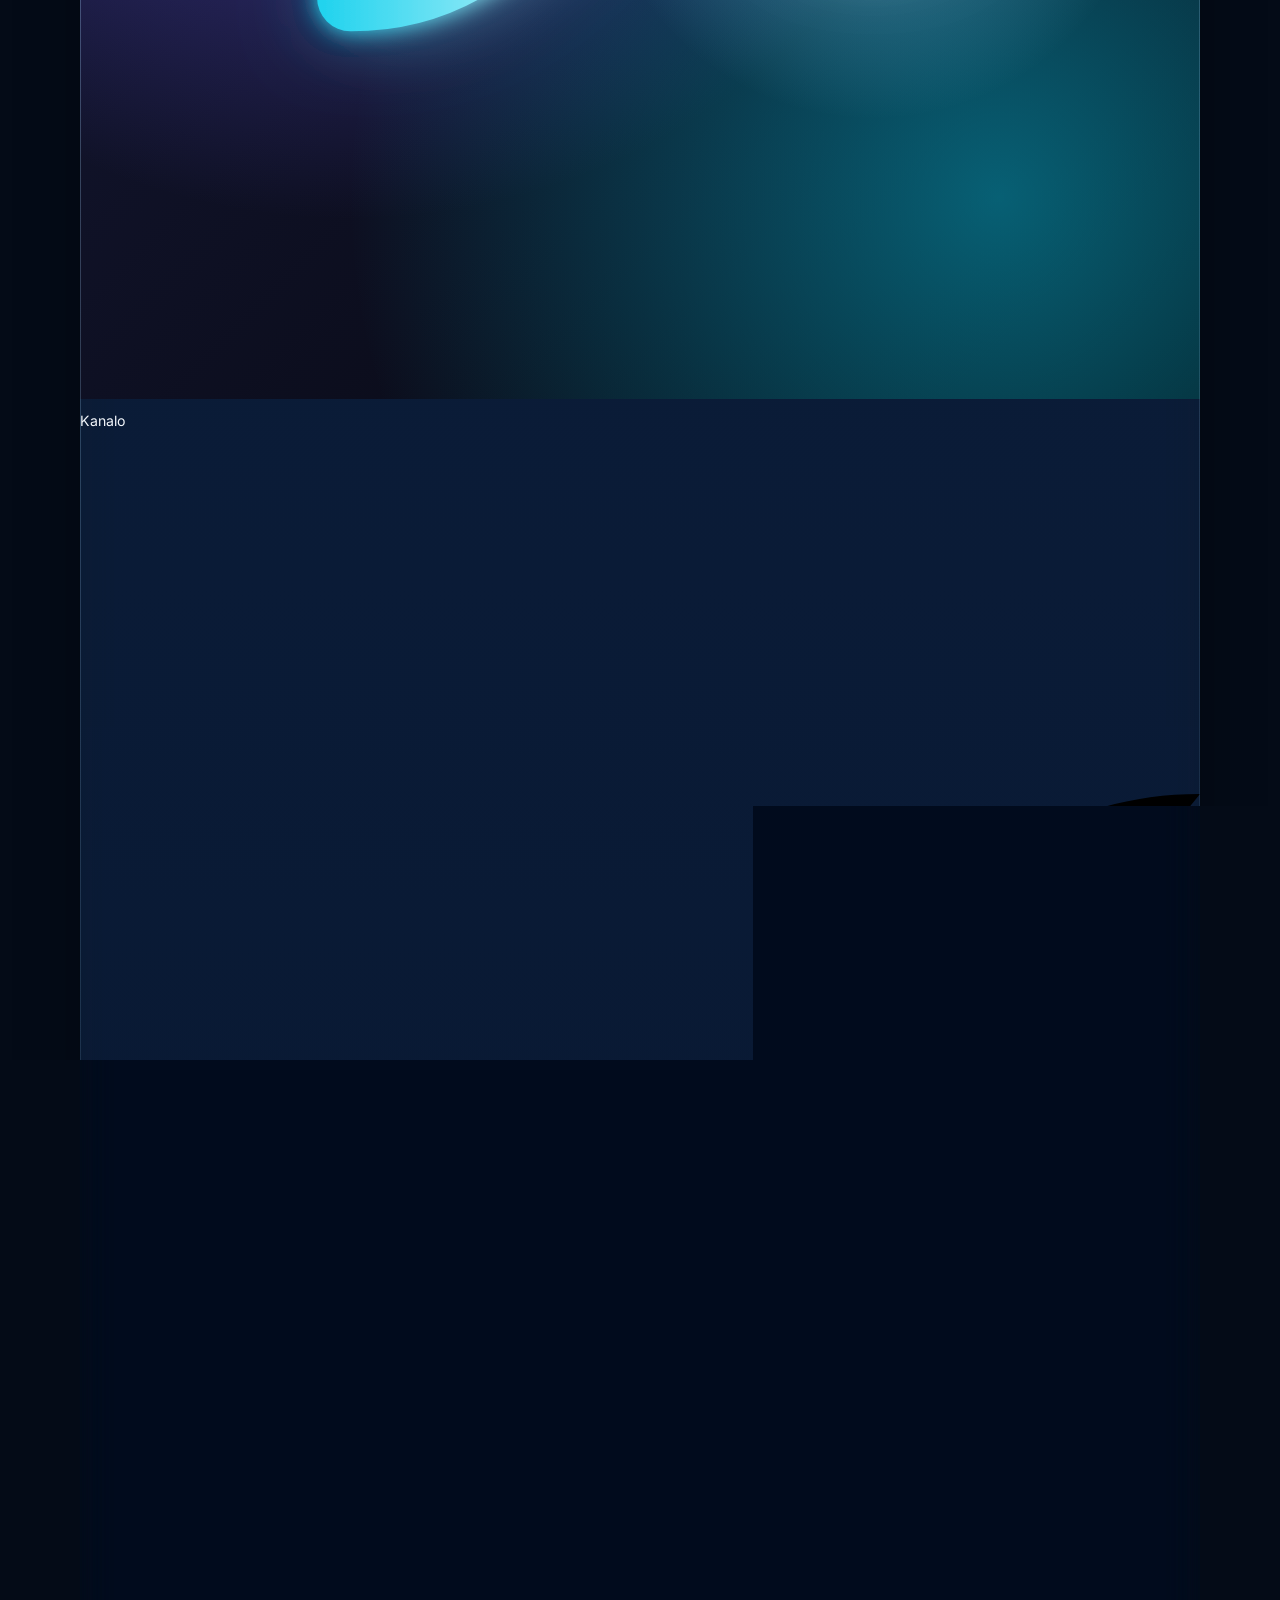
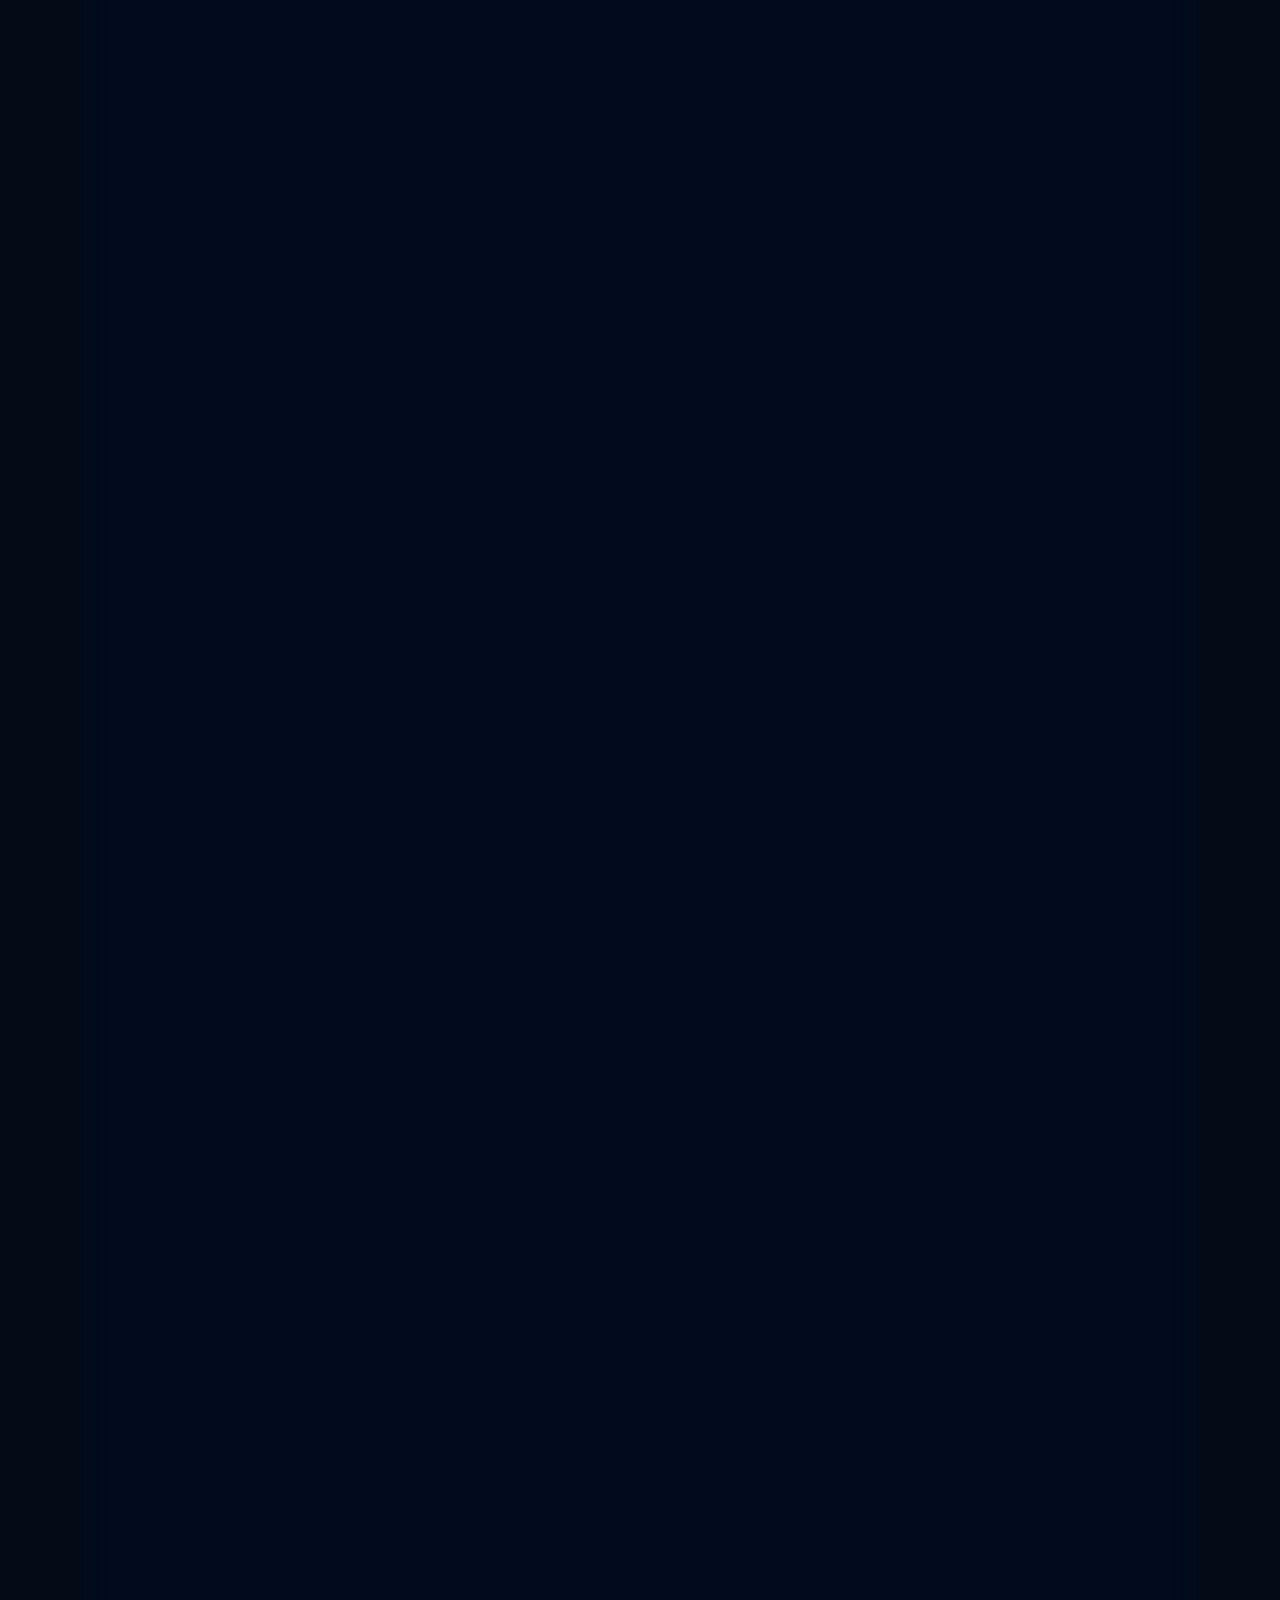
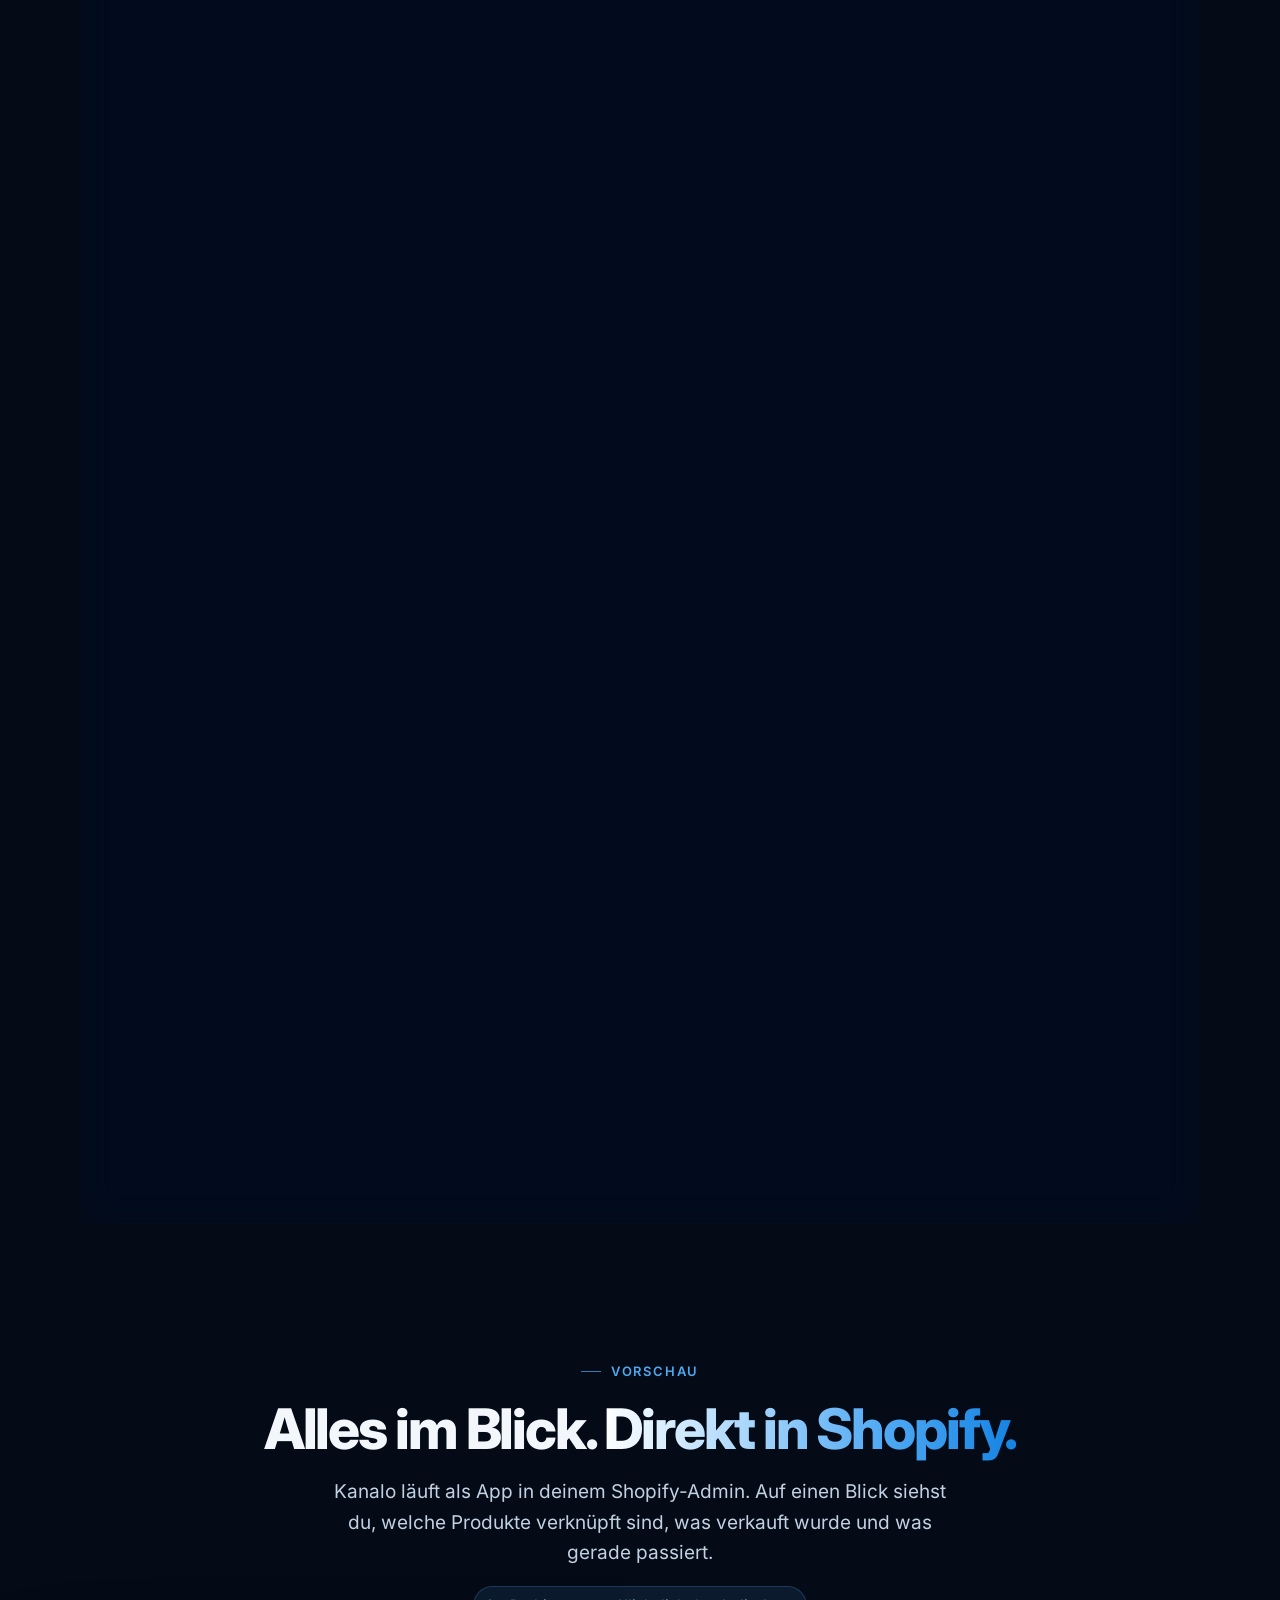
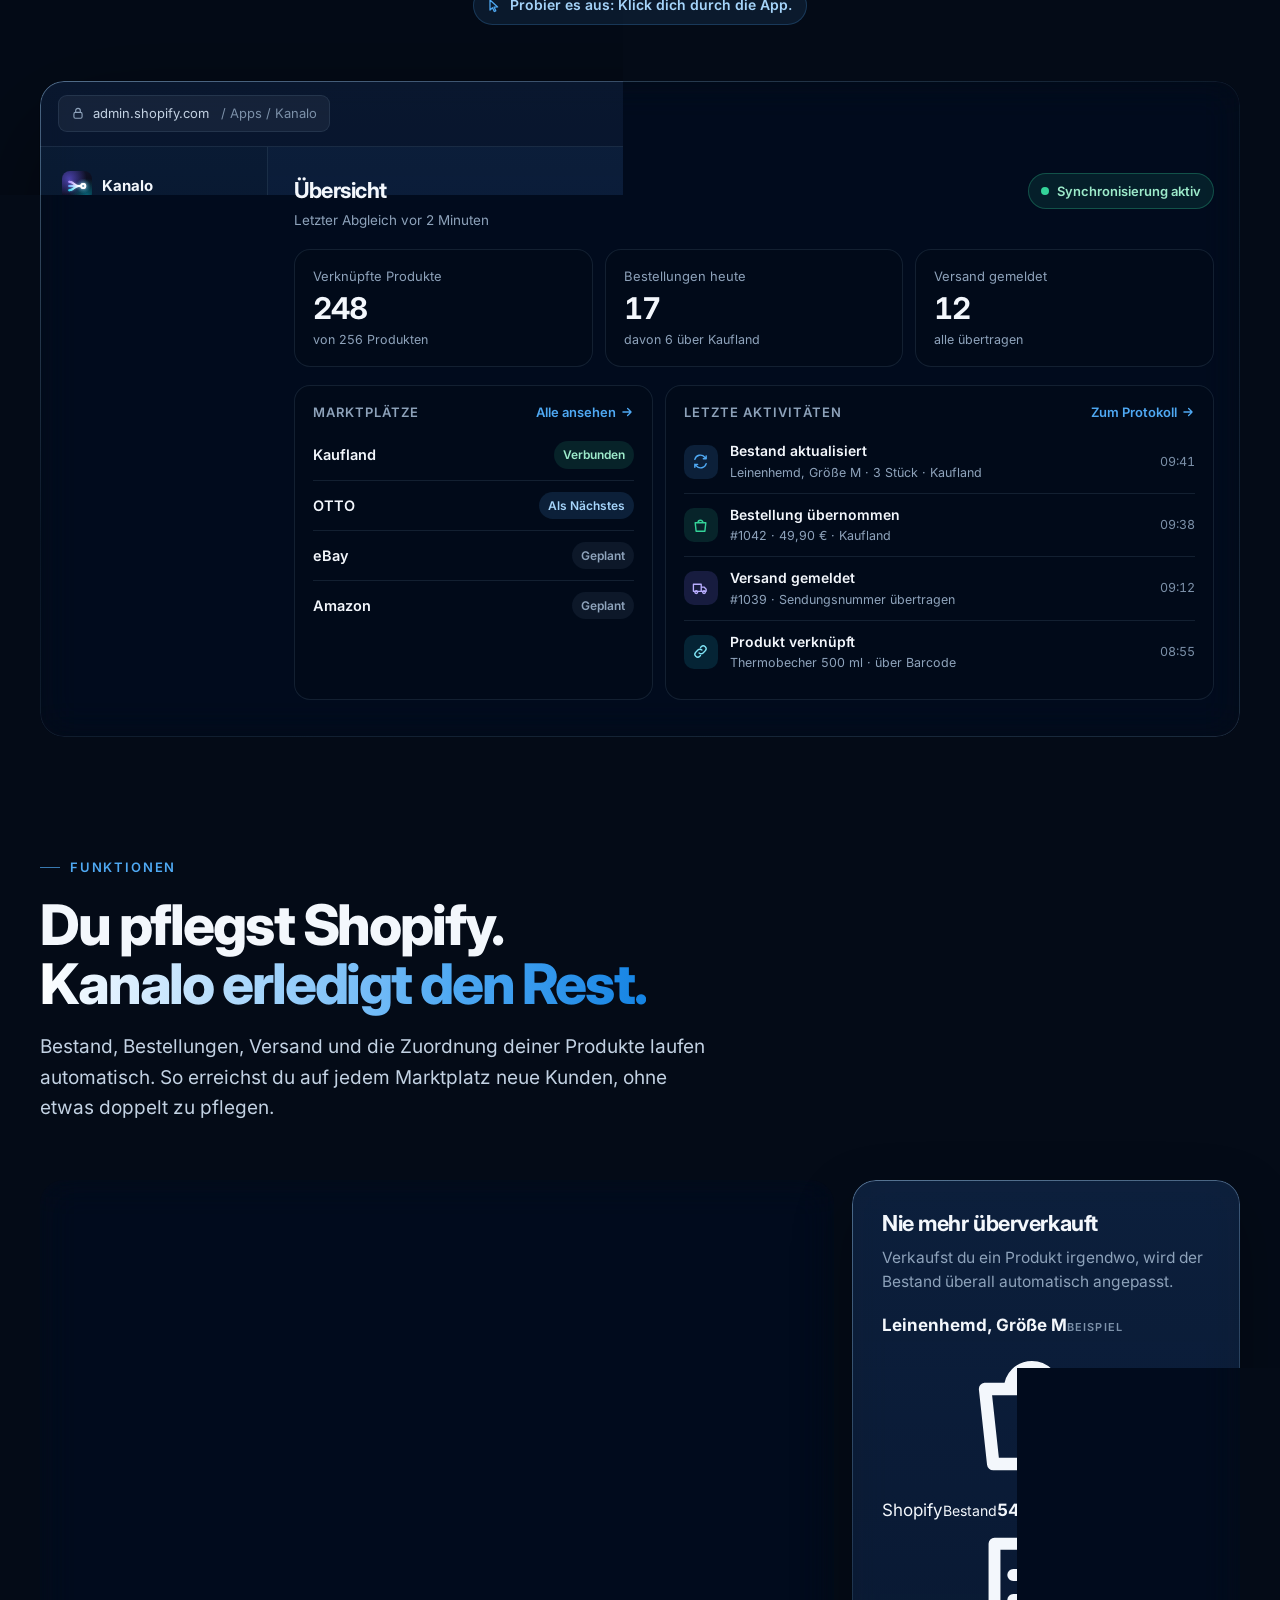
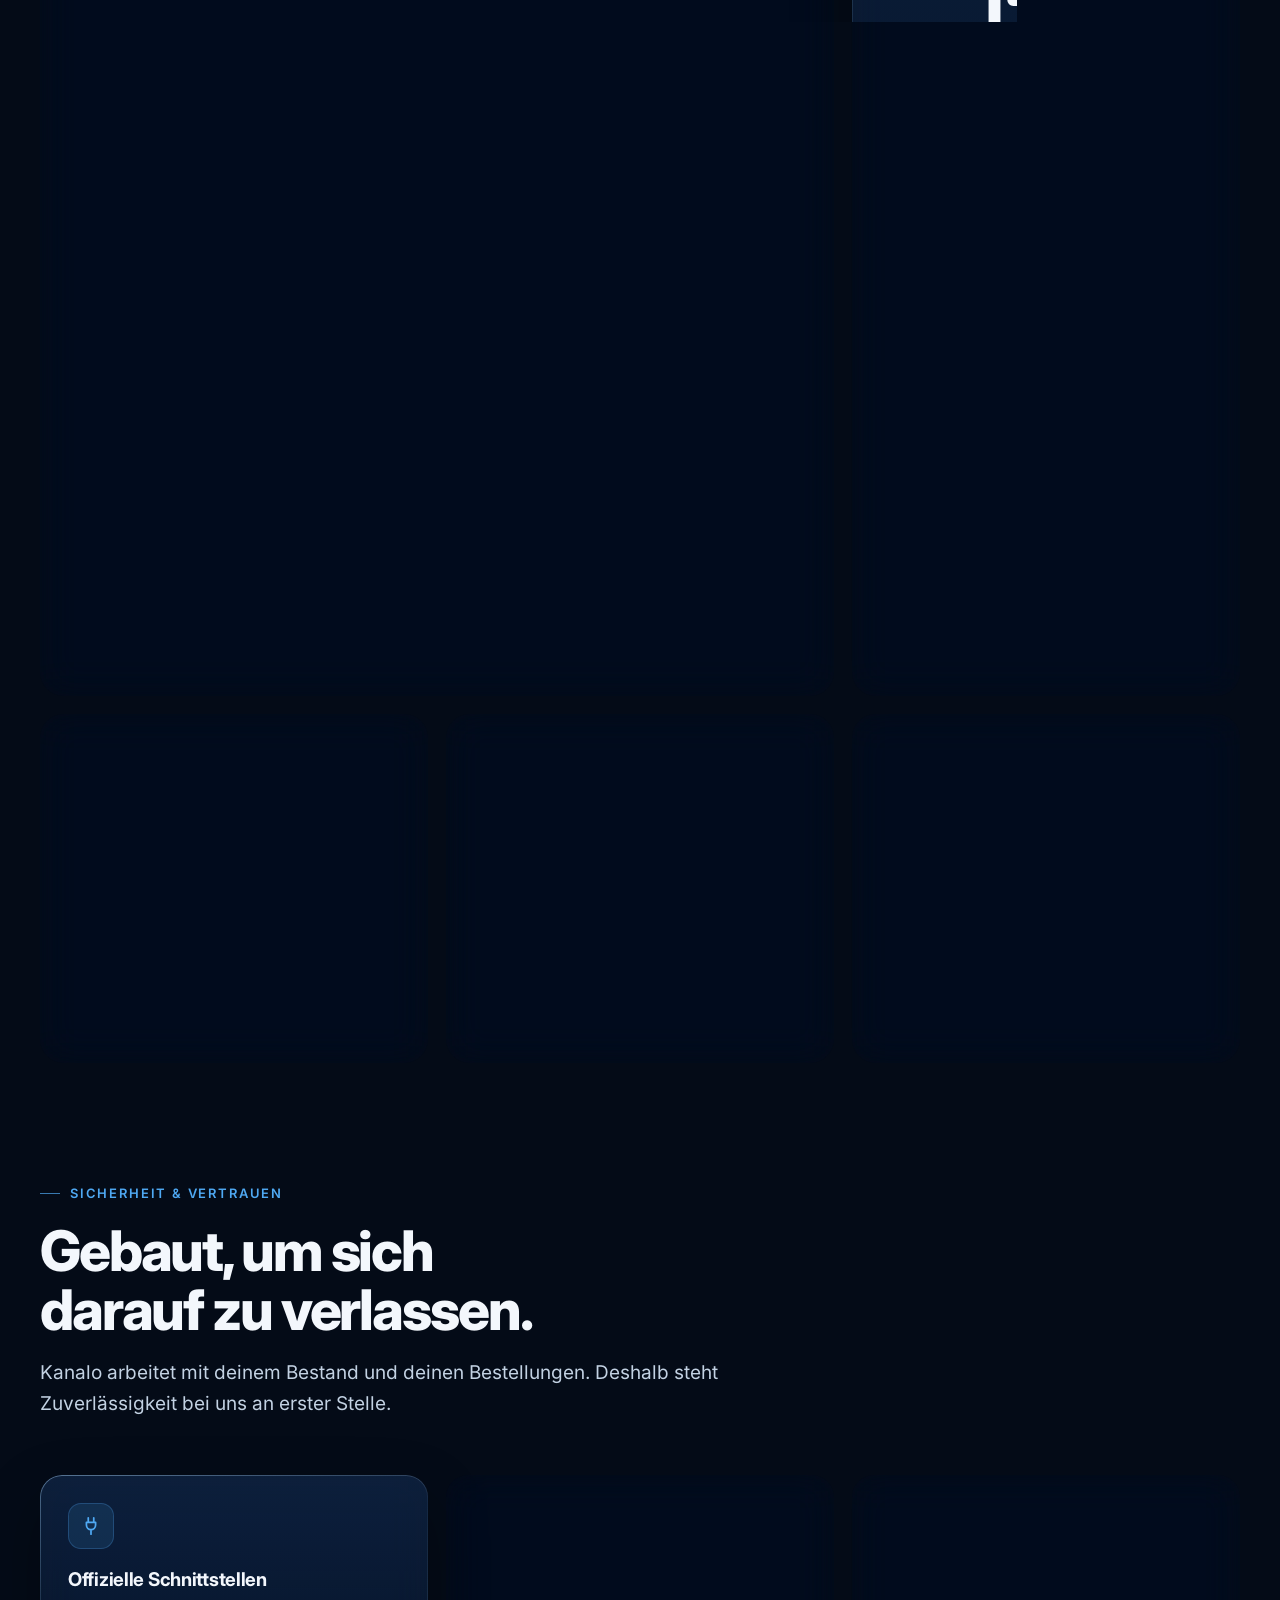
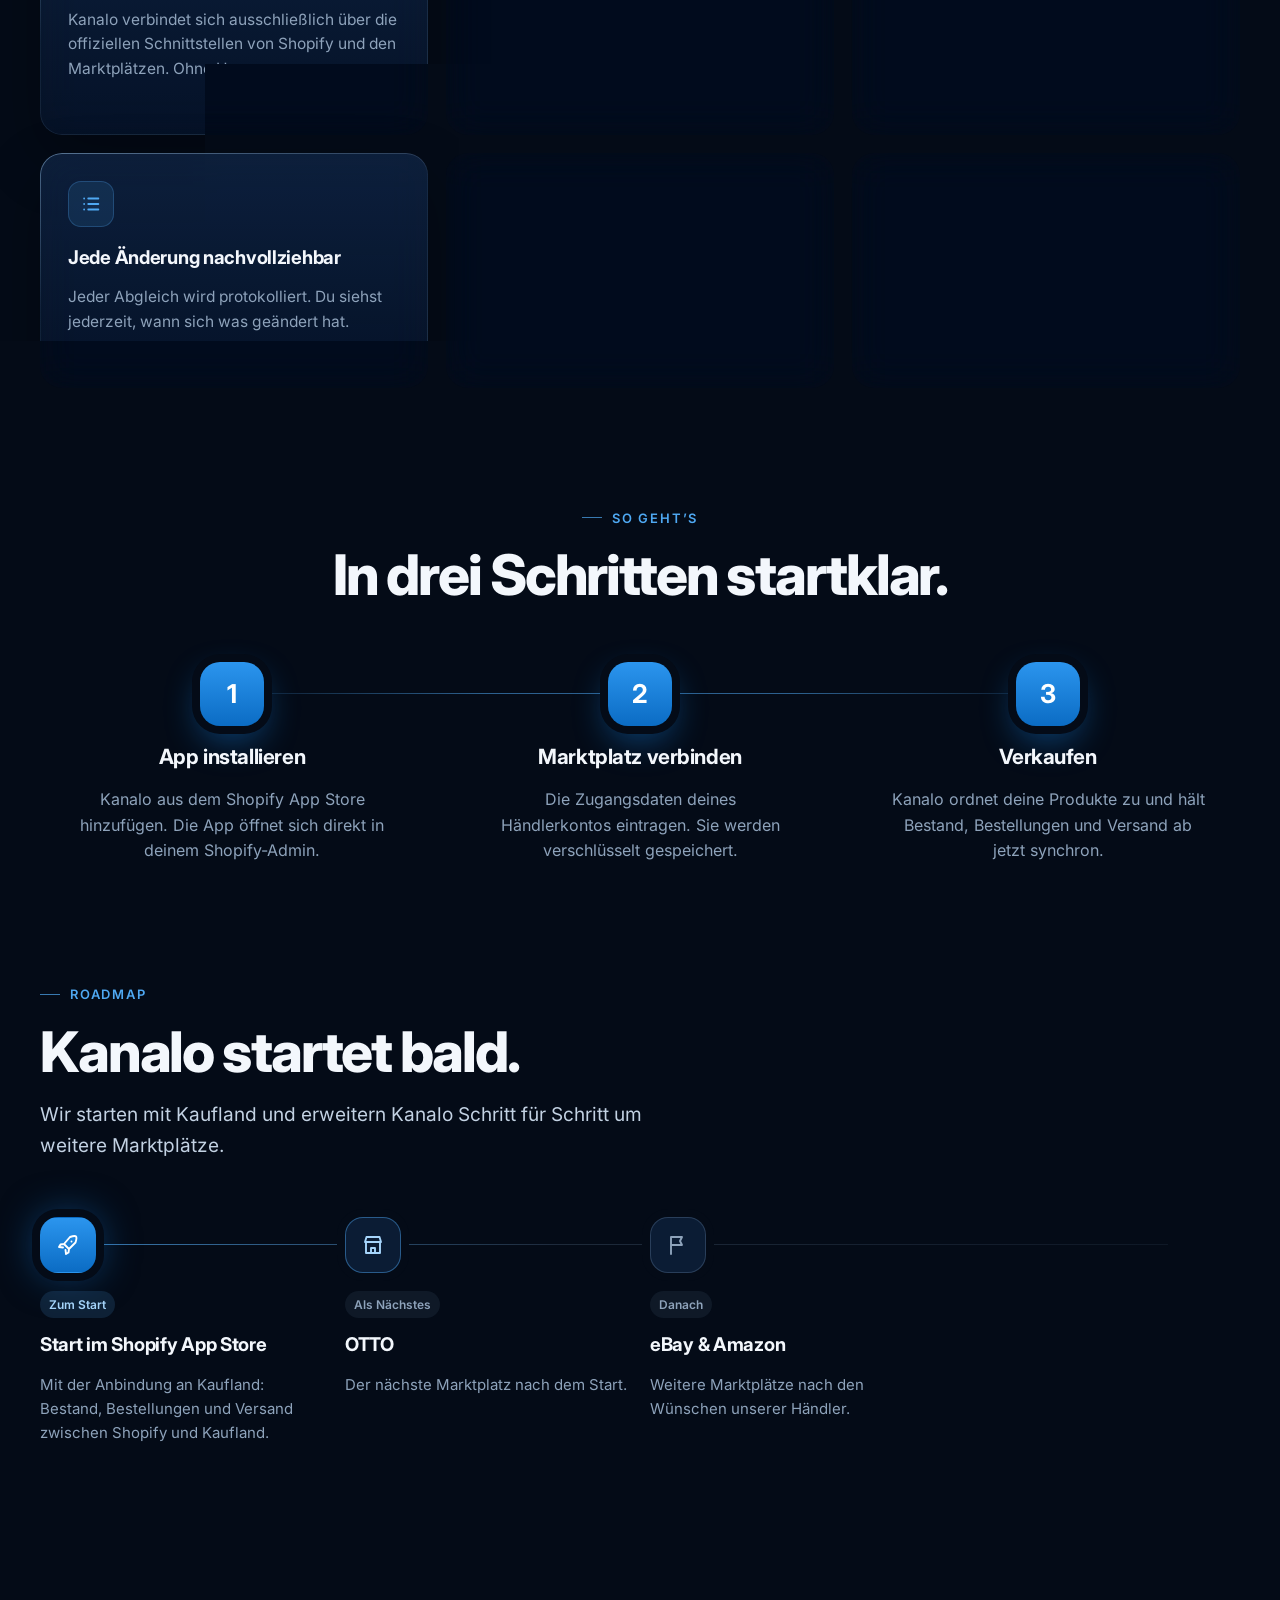
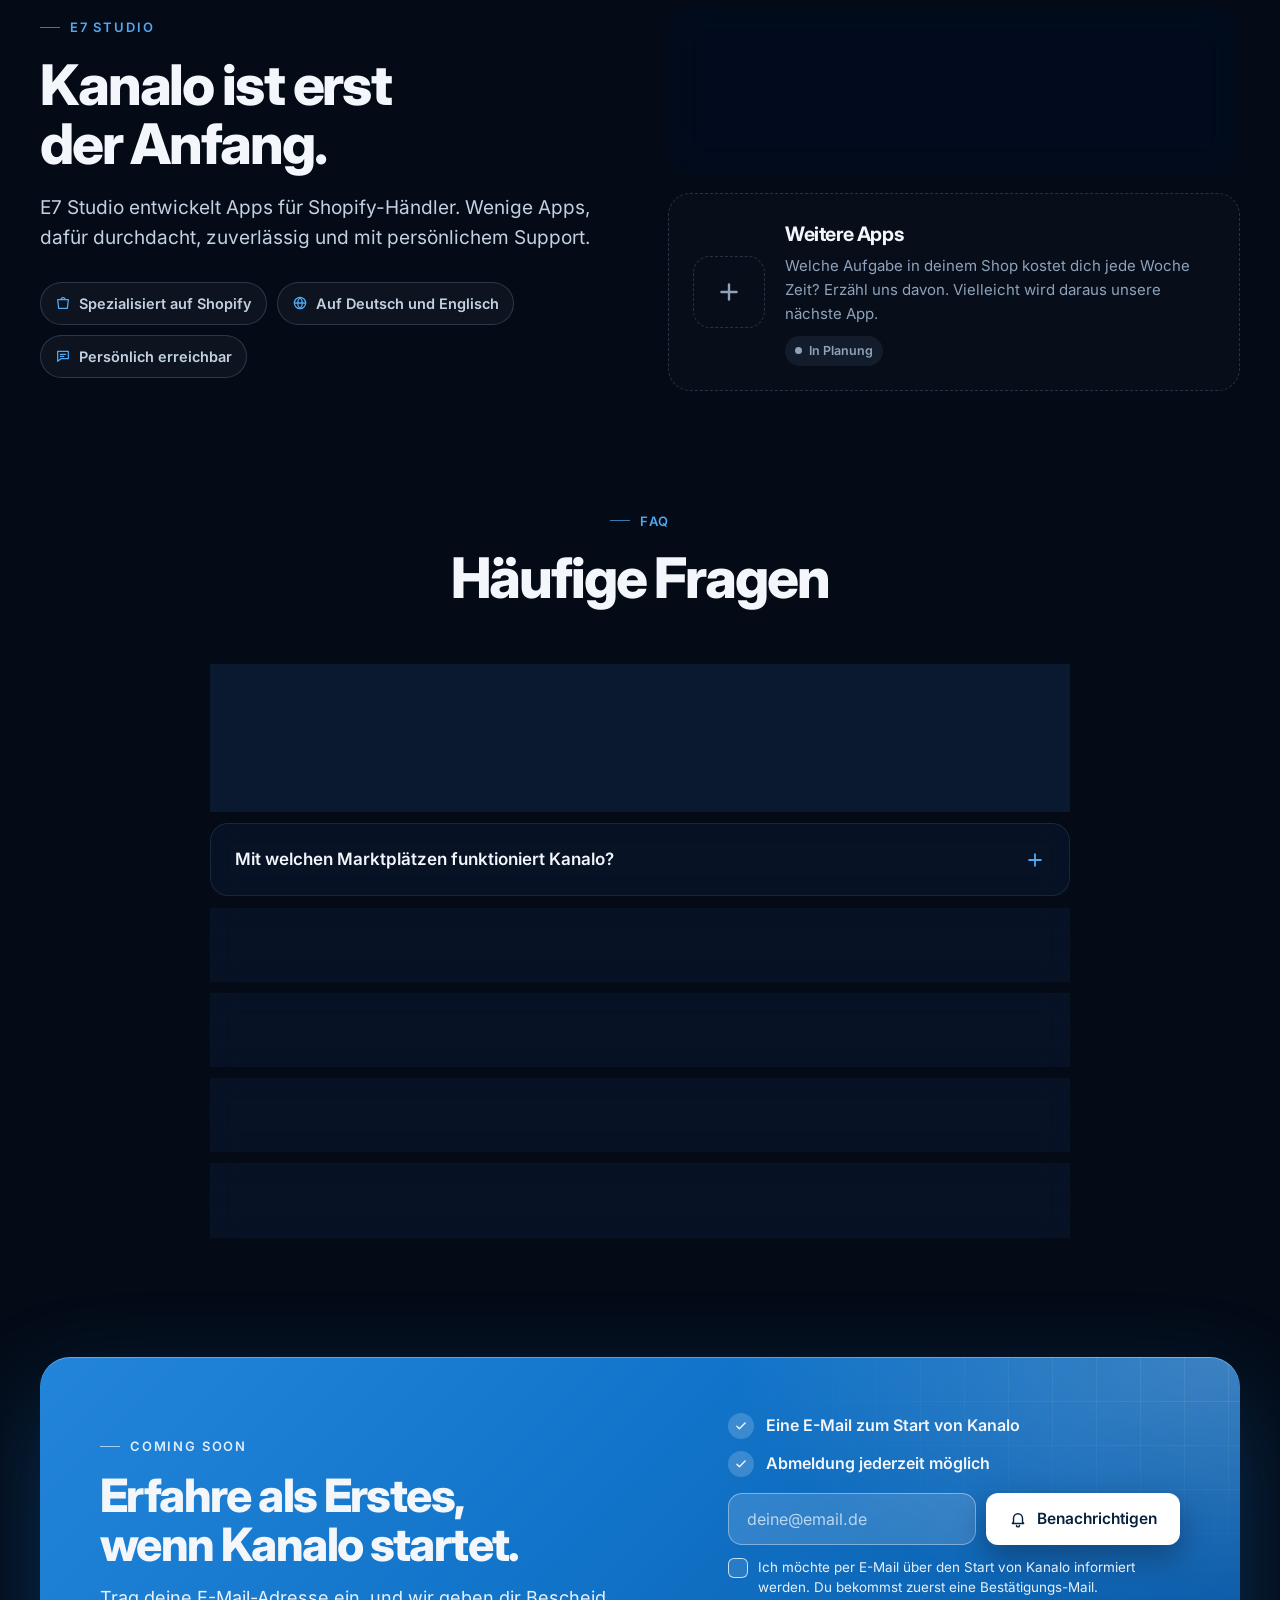
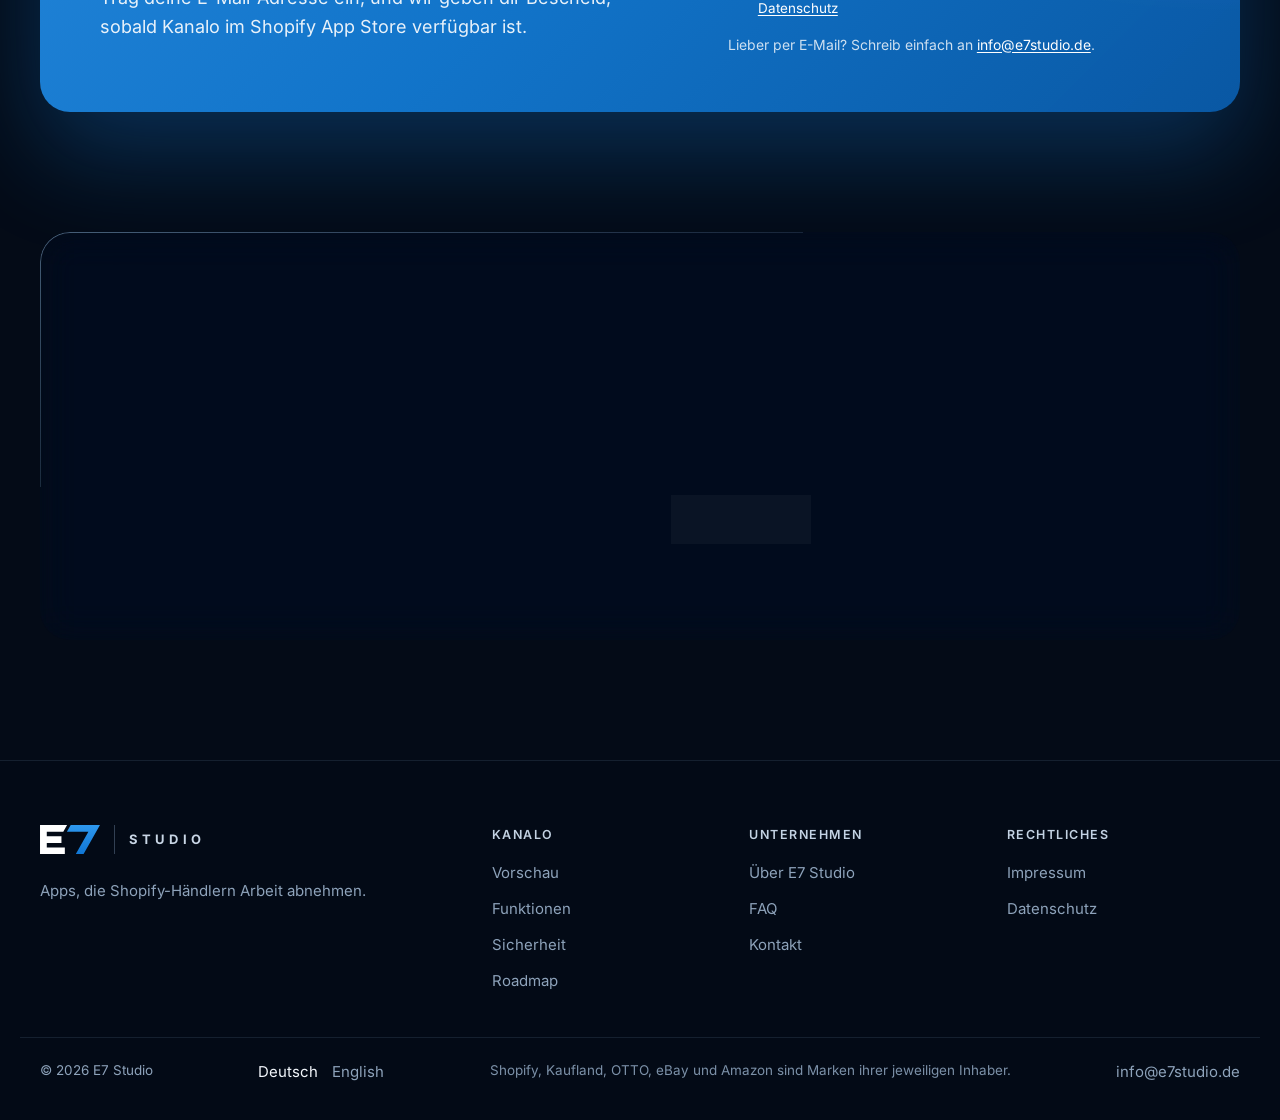
==== commit 40a669ef: "Add files via upload" ====
--- a/index.html
+++ b/index.html
@@ -75,6 +75,7 @@
     <symbol id="i-pointer" viewBox="0 0 24 24"><path d="M6 3v15l3.8-3.5 2.6 5.8 2.3-1-2.6-5.7 5.3-.2L6 3z" fill="none" stroke="currentColor" stroke-width="1.9" stroke-linejoin="round"/></symbol>
     <symbol id="i-globe" viewBox="0 0 24 24"><circle cx="12" cy="12" r="8.5" fill="none" stroke="currentColor" stroke-width="1.9"/><path d="M3.5 12h17 M12 3.5c2.4 2.5 3.5 5.3 3.5 8.5s-1.1 6-3.5 8.5c-2.4-2.5-3.5-5.3-3.5-8.5s1.1-6 3.5-8.5z" fill="none" stroke="currentColor" stroke-width="1.9" stroke-linejoin="round"/></symbol>
 <symbol id="i-info" viewBox="0 0 24 24"><circle cx="12" cy="12" r="8.5" fill="none" stroke="currentColor" stroke-width="1.9"/><path d="M12 11v5.5 M12 7.8v.2" fill="none" stroke="currentColor" stroke-width="2.1" stroke-linecap="round"/></symbol>
+    <symbol id="i-pen" viewBox="0 0 24 24"><path d="M4 20l1-4.2L15.6 5.2a2 2 0 012.8 0l.4.4a2 2 0 010 2.8L8.2 19 4 20z M13.5 7.3l3.2 3.2" fill="none" stroke="currentColor" stroke-width="1.9" stroke-linecap="round" stroke-linejoin="round"/></symbol>
   </defs>
 </svg>
 
@@ -118,11 +119,14 @@
     <div class="wrap hero__grid">
       <div class="hero__copy">
         <span class="badge"><b>Coming soon</b>Kanalo für Shopify</span>
-        <h1 id="hero-title">Verkaufe überall. <span class="grad">Steuere alles</span> aus Shopify.</h1>
+        <h1 id="hero-title"><span class="line">Verkaufe überall.</span> <span class="line"><span class="grad">Steuere alles</span> aus Shopify.</span></h1>
         <p class="hero__lead">Kanalo verbindet deinen Shopify-Shop mit Marktplätzen wie Kaufland, OTTO und eBay. Bestand, Bestellungen und Versand gleichen sich automatisch ab. Du arbeitest weiter in Shopify und erreichst trotzdem mehr Kunden.</p>
-        <div class="hero__ctas">
-          <a class="btn btn--primary" href="mailto:info@e7studio.de?subject=Kanalo%20%E2%80%93%20Benachrichtigung%20zum%20Start&amp;body=Hallo%20E7%20Studio%2C%0A%0Abitte%20gebt%20mir%20Bescheid%2C%20sobald%20Kanalo%20verf%C3%BCgbar%20ist.%0A%0AMein%20Shop%3A%20%0AIch%20verkaufe%20auf%3A%20">Zum Start benachrichtigen <svg class="mv" aria-hidden="true"><use href="#i-arrow"/></svg></a>
-          <a class="btn btn--ghost" href="#vorschau">Vorschau ansehen</a>
+        <div class="hero__cta">
+          <div class="hero__ctas">
+            <a class="btn btn--primary" href="#start">Zum Start benachrichtigen <svg class="mv" aria-hidden="true"><use href="#i-arrow"/></svg></a>
+            <a class="btn btn--ghost" href="#vorschau">Vorschau ansehen</a>
+          </div>
+          <p class="hero__fine"><svg aria-hidden="true"><use href="#i-mail"/></svg>Nur eine E-Mail zum Start. Keine Werbung.</p>
         </div>
         <div class="hero__trust">
           <span><svg aria-hidden="true"><use href="#i-check"/></svg>Offizielle Schnittstellen</span>
@@ -233,15 +237,53 @@
         <ul class="chips" aria-label="Unterstützte Plattformen">
           <li class="chip chip--src"><i></i>Shopify <small>Dein Shop</small></li>
           <li class="chip chip--first"><i></i>Kaufland <small>zum Start</small></li>
-          <li class="chip"><i></i>OTTO <small>geplant</small></li>
-          <li class="chip"><i></i>eBay <small>geplant</small></li>
-          <li class="chip"><i></i>Amazon <small>geplant</small></li>
+          <li class="chip"><i></i>OTTO <small>als Nächstes</small></li>
+          <li class="chip"><i></i>eBay <small>danach</small></li>
+          <li class="chip"><i></i>Amazon <small>danach</small></li>
         </ul>
       </div>
     </div>
   </section>
 
-  <section class="section" id="vorschau" aria-labelledby="preview-title">
+  <section class="section compare" id="warum" aria-labelledby="compare-title">
+    <div class="wrap">
+      <div class="section__head section__head--center reveal">
+        <span class="eyebrow">Warum Kanalo</span>
+        <h2 id="compare-title"><span class="line">Einmal in Shopify pflegen.</span> <span class="line"><span class="grad">Überall verkaufen.</span></span></h2>
+        <p class="section__lead">Kanalo verbindet Shopify mit deinen Marktplätzen und synchronisiert Bestände, Bestellungen und Versand.</p>
+      </div>
+      <div class="cmp reveal">
+        <figure class="cmp__card cmp__card--without">
+          <figcaption class="cmp__cap"><span class="cmp__tag">Ohne Kanalo</span><b>Jeder Marktplatz einzeln</b></figcaption>
+          <div class="cmp__viz cmp__viz--without" aria-hidden="true">
+            <span class="node node--shop"><i><svg><use href="#i-bag"/></svg></i>Shopify</span><span class="wire wire--manual"><i><svg><use href="#i-pen"/></svg></i></span><span class="node"><i><svg><use href="#i-store"/></svg></i>Kaufland</span>
+            <span class="node node--shop"><i><svg><use href="#i-bag"/></svg></i>Shopify</span><span class="wire wire--manual"><i><svg><use href="#i-pen"/></svg></i></span><span class="node"><i><svg><use href="#i-store"/></svg></i>OTTO</span>
+            <span class="node node--shop"><i><svg><use href="#i-bag"/></svg></i>Shopify</span><span class="wire wire--manual"><i><svg><use href="#i-pen"/></svg></i></span><span class="node"><i><svg><use href="#i-store"/></svg></i>eBay</span>
+            <span class="node node--shop"><i><svg><use href="#i-bag"/></svg></i>Shopify</span><span class="wire wire--manual"><i><svg><use href="#i-pen"/></svg></i></span><span class="node"><i><svg><use href="#i-store"/></svg></i>Amazon</span>
+          </div>
+          <p class="cmp__note">Bestand, Bestellungen und Versand für jeden Marktplatz von Hand abgleichen. Mehr Aufwand, mehr Fehlerquellen.</p>
+        </figure>
+        <figure class="cmp__card cmp__card--with glass ring" data-io>
+          <figcaption class="cmp__cap"><span class="cmp__tag cmp__tag--on">Mit Kanalo</span><b>Ein System, automatischer Abgleich</b></figcaption>
+          <div class="cmp__viz cmp__viz--with" aria-hidden="true">
+            <span class="node node--shop"><i><svg><use href="#i-bag"/></svg></i>Shopify</span>
+            <span class="wire wire--auto"></span>
+            <span class="cmp__hub"><span class="cmp__tile"><svg viewBox="0 0 1200 1200"><use href="#kanalo"/></svg></span><small>Kanalo</small></span>
+            <svg class="cmp__fan" viewBox="0 0 56 174" preserveAspectRatio="none"><path pathLength="1" style="--d:.75s" d="M0 87 C30 87 26 18 56 18"/><path pathLength="1" style="--d:.85s" d="M0 87 C30 87 26 64 56 64"/><path pathLength="1" style="--d:.95s" d="M0 87 C30 87 26 110 56 110"/><path pathLength="1" style="--d:1.05s" d="M0 87 C30 87 26 156 56 156"/></svg>
+            <span class="cmp__markets">
+              <span class="node" style="--d2:1.35s"><i><svg><use href="#i-store"/></svg></i>Kaufland<svg class="node__ok"><use href="#i-check"/></svg></span>
+              <span class="node" style="--d2:1.45s"><i><svg><use href="#i-store"/></svg></i>OTTO<svg class="node__ok"><use href="#i-check"/></svg></span>
+              <span class="node" style="--d2:1.55s"><i><svg><use href="#i-store"/></svg></i>eBay<svg class="node__ok"><use href="#i-check"/></svg></span>
+              <span class="node" style="--d2:1.65s"><i><svg><use href="#i-store"/></svg></i>Amazon<svg class="node__ok"><use href="#i-check"/></svg></span>
+            </span>
+          </div>
+          <p class="cmp__note">Du pflegst alles in Shopify. Kanalo hält jeden Marktplatz automatisch aktuell.</p>
+        </figure>
+      </div>
+    </div>
+  </section>
+
+  <section class="section section--tight" id="vorschau" aria-labelledby="preview-title">
     <div class="wrap">
       <div class="section__head section__head--center reveal">
         <span class="eyebrow">Vorschau</span>
@@ -455,8 +497,8 @@
     <div class="wrap">
       <div class="section__head reveal">
         <span class="eyebrow">Funktionen</span>
-        <h2 id="benefits-title">Mehr Verkäufe. <span class="grad">Weniger Aufwand.</span></h2>
-        <p>Marktplätze bringen dir Kunden, die deinen Shop noch nicht kennen. Kanalo erledigt die Arbeit dahinter, damit du nichts doppelt pflegen musst.</p>
+        <h2 id="benefits-title">Du pflegst Shopify. <span class="grad">Kanalo erledigt den Rest.</span></h2>
+        <p>Bestand, Bestellungen, Versand und die Zuordnung deiner Produkte laufen automatisch. So erreichst du auf jedem Marktplatz neue Kunden, ohne etwas doppelt zu pflegen.</p>
       </div>
 
       <div class="bento reveal">
@@ -479,13 +521,15 @@
             <h3>Nie mehr überverkauft</h3>
             <p>Verkaufst du ein Produkt irgendwo, wird der Bestand überall automatisch angepasst.</p>
           </div>
-          <div class="tile__visual stock">
-            <div class="stock__item"><div><b>Leinenhemd, Größe M</b><small>Bestand</small></div><span class="stock__num">3</span></div>
-            <div class="stock__chans">
-              <span class="pill"><svg aria-hidden="true"><use href="#i-check"/></svg>Shopify</span>
-              <span class="pill"><svg aria-hidden="true"><use href="#i-check"/></svg>Kaufland</span>
-              <span class="pill"><svg aria-hidden="true"><use href="#i-check"/></svg>OTTO</span>
-            </div>
+          <div class="tile__visual sync" data-io role="img" aria-label="Beispiel: Ein Verkauf auf Kaufland senkt den Bestand in Shopify, bei Kaufland, OTTO und eBay automatisch von 5 auf 4 Stück.">
+            <div class="sync__head" aria-hidden="true"><b>Leinenhemd, Größe M</b><span class="ex">Beispiel</span></div>
+            <div class="sync__main" aria-hidden="true"><span class="sync__src"><i><svg><use href="#i-bag"/></svg></i>Shopify<small>Bestand</small></span><span class="roll" style="--d:1.5s"><span class="roll__in"><b>5</b><b>4</b></span></span></div>
+            <div class="sync__event" aria-hidden="true"><svg><use href="#i-receipt"/></svg>Verkauf auf Kaufland · 1 Stück</div>
+            <ul class="sync__chans" aria-hidden="true">
+              <li style="--d:2.3s"><span>Kaufland</span><span class="roll"><span class="roll__in"><b>5</b><b>4</b></span></span><svg class="sync__ok"><use href="#i-check"/></svg></li>
+              <li style="--d:2.55s"><span>OTTO</span><span class="roll"><span class="roll__in"><b>5</b><b>4</b></span></span><svg class="sync__ok"><use href="#i-check"/></svg></li>
+              <li style="--d:2.8s"><span>eBay</span><span class="roll"><span class="roll__in"><b>5</b><b>4</b></span></span><svg class="sync__ok"><use href="#i-check"/></svg></li>
+            </ul>
           </div>
         </article>
 
@@ -514,38 +558,24 @@
 
         <article class="tile glass ring tile--third">
           <div class="tile__text">
-            <h3>In Minuten eingerichtet</h3>
-            <p>Ohne Tabellen und ohne Import. Deine Produkte werden über den Barcode automatisch zugeordnet.</p>
-          </div>
-          <ul class="tile__visual setup">
-            <li><i><svg aria-hidden="true"><use href="#i-check"/></svg></i>App installiert</li>
-            <li><i><svg aria-hidden="true"><use href="#i-check"/></svg></i>Marktplatz verbunden</li>
-            <li><i><svg aria-hidden="true"><use href="#i-check"/></svg></i>Produkte zugeordnet</li>
-          </ul>
+            <h3>Produkte ordnen sich selbst zu</h3>
+            <p>Ohne Tabellen und ohne Import. Kanalo erkennt deine Produkte am Barcode und verknüpft sie mit dem passenden Angebot.</p>
+          </div>
+          <div class="tile__visual matches" aria-label="Beispiel: Produktzuordnung über den Barcode">
+            <div class="match"><span><b>Leinenhemd</b><small>Größe M</small></span><span class="st st--ok">Verknüpft</span></div>
+            <div class="match"><span><b>Thermobecher</b><small>500 ml</small></span><span class="st st--ok">Verknüpft</span></div>
+            <div class="match"><span><b>Duftkerze</b><small>Lavendel</small></span><span class="st st--warn">Barcode fehlt</span></div>
+          </div>
         </article>
       </div>
-    </div>
-  </section>
-
-  <section class="section section--tight" id="so-gehts" aria-labelledby="steps-title">
-    <div class="wrap">
-      <div class="section__head section__head--center reveal">
-        <span class="eyebrow">So geht’s</span>
-        <h2 id="steps-title">In drei Schritten startklar.</h2>
-      </div>
-      <ol class="steps reveal">
-        <li class="step"><h3>App installieren</h3><p>Kanalo aus dem Shopify App Store hinzufügen. Die App öffnet sich direkt in deinem Shopify-Admin.</p></li>
-        <li class="step"><h3>Marktplatz verbinden</h3><p>Die Zugangsdaten deines Händlerkontos eintragen. Sie werden verschlüsselt gespeichert.</p></li>
-        <li class="step"><h3>Verkaufen</h3><p>Kanalo ordnet deine Produkte zu und hält Bestand, Bestellungen und Versand ab jetzt synchron.</p></li>
-      </ol>
     </div>
   </section>
 
   <section class="section section--tight" id="sicherheit" aria-labelledby="trust-title">
     <div class="wrap">
-      <div class="section__head reveal">
+      <div class="section__head section__head--minor reveal">
         <span class="eyebrow">Sicherheit &amp; Vertrauen</span>
-        <h2 id="trust-title">Gebaut, um sich <span class="grad">darauf zu verlassen.</span></h2>
+        <h2 id="trust-title">Gebaut, um sich darauf zu verlassen.</h2>
         <p>Kanalo arbeitet mit deinem Bestand und deinen Bestellungen. Deshalb steht Zuverlässigkeit bei uns an erster Stelle.</p>
       </div>
       <div class="trust reveal">
@@ -559,54 +589,41 @@
     </div>
   </section>
 
+  <section class="section section--tight" id="so-gehts" aria-labelledby="steps-title">
+    <div class="wrap">
+      <div class="section__head section__head--center section__head--minor reveal">
+        <span class="eyebrow">So geht’s</span>
+        <h2 id="steps-title">In drei Schritten startklar.</h2>
+      </div>
+      <ol class="steps reveal">
+        <li class="step"><h3>App installieren</h3><p>Kanalo aus dem Shopify App Store hinzufügen. Die App öffnet sich direkt in deinem Shopify-Admin.</p></li>
+        <li class="step"><h3>Marktplatz verbinden</h3><p>Die Zugangsdaten deines Händlerkontos eintragen. Sie werden verschlüsselt gespeichert.</p></li>
+        <li class="step"><h3>Verkaufen</h3><p>Kanalo ordnet deine Produkte zu und hält Bestand, Bestellungen und Versand ab jetzt synchron.</p></li>
+      </ol>
+    </div>
+  </section>
+
   <section class="section section--tight" id="roadmap" aria-labelledby="roadmap-title">
     <div class="wrap">
-      <div class="section__head reveal">
+      <div class="section__head section__head--minor reveal">
         <span class="eyebrow">Roadmap</span>
-        <h2 id="roadmap-title">Kanalo <span class="grad">startet bald.</span></h2>
+        <h2 id="roadmap-title">Kanalo startet bald.</h2>
         <p>Wir starten mit Kaufland und erweitern Kanalo Schritt für Schritt um weitere Marktplätze.</p>
       </div>
       <ol class="roadmap reveal">
-        <li class="rm rm--active"><span class="rm__dot"><svg aria-hidden="true"><use href="#i-plug"/></svg></span><span class="st st--soon">In Entwicklung</span><h3>Anbindung an Kaufland</h3><p>Bestand, Bestellungen und Versand zwischen Shopify und Kaufland.</p></li>
-        <li class="rm rm--next"><span class="rm__dot"><svg aria-hidden="true"><use href="#i-rocket"/></svg></span><span class="st st--soon">Coming soon</span><h3>Start im Shopify App Store</h3><p>Kanalo wird für alle Shopify-Händler verfügbar.</p></li>
-        <li class="rm"><span class="rm__dot"><svg aria-hidden="true"><use href="#i-store"/></svg></span><span class="st">Geplant</span><h3>OTTO</h3><p>Als nächster Marktplatz geplant.</p></li>
-        <li class="rm"><span class="rm__dot"><svg aria-hidden="true"><use href="#i-flag"/></svg></span><span class="st">Geplant</span><h3>eBay &amp; Amazon</h3><p>Weitere Marktplätze nach den Wünschen unserer Händler.</p></li>
+        <li class="rm rm--active"><span class="rm__dot"><svg aria-hidden="true"><use href="#i-rocket"/></svg></span><span class="st st--soon">Zum Start</span><h3>Start im Shopify App Store</h3><p>Mit der Anbindung an Kaufland: Bestand, Bestellungen und Versand zwischen Shopify und Kaufland.</p></li>
+        <li class="rm rm--next"><span class="rm__dot"><svg aria-hidden="true"><use href="#i-store"/></svg></span><span class="st">Als Nächstes</span><h3>OTTO</h3><p>Der nächste Marktplatz nach dem Start.</p></li>
+        <li class="rm"><span class="rm__dot"><svg aria-hidden="true"><use href="#i-flag"/></svg></span><span class="st">Danach</span><h3>eBay &amp; Amazon</h3><p>Weitere Marktplätze nach den Wünschen unserer Händler.</p></li>
       </ol>
-
-      <div class="start reveal" id="start">
-        <div>
-          <span class="eyebrow">Coming soon</span>
-          <h2>Erfahre als Erstes, wenn Kanalo startet.</h2>
-          <p>Trag deine E-Mail-Adresse ein, und wir geben dir Bescheid, sobald Kanalo im Shopify App Store verfügbar ist.</p>
-        </div>
-        <div class="start__side">
-          <ul class="start__list">
-            <li><i><svg aria-hidden="true"><use href="#i-check"/></svg></i>Eine E-Mail zum Start von Kanalo</li>
-            <li><i><svg aria-hidden="true"><use href="#i-check"/></svg></i>Abmeldung jederzeit möglich</li>
-          </ul>
-          <form class="signup" id="signup" method="POST" action="https://20b92ca9.sibforms.com/serve/[base64]">
-            <label class="sr-only" for="signup-email">E-Mail-Adresse</label>
-            <div class="signup__row">
-              <input id="signup-email" name="EMAIL" type="email" inputmode="email" autocomplete="email" placeholder="deine@email.de" required>
-              <button class="btn btn--white" type="submit" data-busy="Wird gesendet …"><svg aria-hidden="true"><use href="#i-bell"/></svg>Benachrichtigen</button>
-            </div>
-            <label class="signup__consent"><input type="checkbox" required><span>Ich möchte per E-Mail über den Start von Kanalo informiert werden. Du bekommst zuerst eine Bestätigungs-Mail. <a href="/datenschutz.html#warteliste">Datenschutz</a></span></label>
-            <div class="signup__hp" aria-hidden="true"><input type="text" name="email_address_check" value="" tabindex="-1" autocomplete="off"></div>
-            <input type="hidden" name="locale" value="de">
-            <input type="hidden" name="html_type" value="simple">
-          </form>
-          <p class="start__note">Lieber per E-Mail? Schreib einfach an <a href="mailto:info@e7studio.de">info@e7studio.de</a>.</p>
-        </div>
-      </div>
     </div>
   </section>
 
   <section class="section section--tight" id="studio" aria-labelledby="studio-title">
     <div class="wrap studio">
       <div class="reveal">
-        <div class="section__head">
+        <div class="section__head section__head--minor">
           <span class="eyebrow">E7 Studio</span>
-          <h2 id="studio-title">Kanalo ist <span class="grad">erst der Anfang.</span></h2>
+          <h2 id="studio-title">Kanalo ist erst der Anfang.</h2>
           <p>E7 Studio entwickelt Apps für Shopify-Händler. Wenige Apps, dafür durchdacht, zuverlässig und mit persönlichem Support.</p>
         </div>
         <ul class="facts">
@@ -638,7 +655,7 @@
 
   <section class="section section--tight" id="faq" aria-labelledby="faq-title">
     <div class="wrap">
-      <div class="section__head section__head--center reveal">
+      <div class="section__head section__head--center section__head--minor reveal">
         <span class="eyebrow">FAQ</span>
         <h2 id="faq-title">Häufige Fragen</h2>
       </div>
@@ -671,6 +688,36 @@
     </div>
   </section>
 
+  <section class="section section--tight" aria-labelledby="start-title">
+    <div class="wrap">
+      <div class="start reveal" id="start">
+        <div>
+          <span class="eyebrow">Coming soon</span>
+          <h2 id="start-title">Erfahre als Erstes, wenn Kanalo startet.</h2>
+          <p>Trag deine E-Mail-Adresse ein, und wir geben dir Bescheid, sobald Kanalo im Shopify App Store verfügbar ist.</p>
+        </div>
+        <div class="start__side">
+          <ul class="start__list">
+            <li><i><svg aria-hidden="true"><use href="#i-check"/></svg></i>Eine E-Mail zum Start von Kanalo</li>
+            <li><i><svg aria-hidden="true"><use href="#i-check"/></svg></i>Abmeldung jederzeit möglich</li>
+          </ul>
+          <form class="signup" id="signup" method="POST" action="https://20b92ca9.sibforms.com/serve/[base64]">
+            <label class="sr-only" for="signup-email">E-Mail-Adresse</label>
+            <div class="signup__row">
+              <input id="signup-email" name="EMAIL" type="email" inputmode="email" autocomplete="email" placeholder="deine@email.de" required>
+              <button class="btn btn--white" type="submit" data-busy="Wird gesendet …"><svg aria-hidden="true"><use href="#i-bell"/></svg>Benachrichtigen</button>
+            </div>
+            <label class="signup__consent"><input type="checkbox" required><span>Ich möchte per E-Mail über den Start von Kanalo informiert werden. Du bekommst zuerst eine Bestätigungs-Mail. <a href="/datenschutz.html#warteliste">Datenschutz</a></span></label>
+            <div class="signup__hp" aria-hidden="true"><input type="text" name="email_address_check" value="" tabindex="-1" autocomplete="off"></div>
+            <input type="hidden" name="locale" value="de">
+            <input type="hidden" name="html_type" value="simple">
+          </form>
+          <p class="start__note">Lieber per E-Mail? Schreib einfach an <a href="mailto:info@e7studio.de">info@e7studio.de</a>.</p>
+        </div>
+      </div>
+    </div>
+  </section>
+
   <section class="section section--tight contact" id="kontakt" aria-labelledby="contact-title">
     <div class="wrap">
       <div class="contact__card glass ring reveal">
@@ -785,7 +832,7 @@
         if (byId[en.target.id]) byId[en.target.id].setAttribute('aria-current', 'true');
       });
     }, { rootMargin: '-45% 0px -50% 0px' });
-    document.querySelectorAll('main > section[id]').forEach(function (s) { spy.observe(s); });
+    document.querySelectorAll('main > section').forEach(function (s) { spy.observe(s); });
   }
 
   // Vorschau: zwischen den Bereichen der App wechseln
@@ -898,5 +945,20 @@
   window.addEventListener('pageshow', function () { b.disabled = false; b.removeAttribute('aria-busy'); t.textContent = label; });
 })();
 </script>
+<script>
+(function () {
+  var els = document.querySelectorAll('[data-io]');
+  if (!els.length || !('IntersectionObserver' in window)) return;
+  if (window.matchMedia('(prefers-reduced-motion: reduce)').matches) return;
+  var io = new IntersectionObserver(function (entries) {
+    entries.forEach(function (en) {
+      if (!en.isIntersecting) return;
+      io.unobserve(en.target);
+      requestAnimationFrame(function () { requestAnimationFrame(function () { en.target.classList.add('is-in'); }); });
+    });
+  }, { threshold: 0.45 });
+  els.forEach(function (el) { el.classList.add('js-anim'); io.observe(el); });
+})();
+</script>
 </body>
 </html>
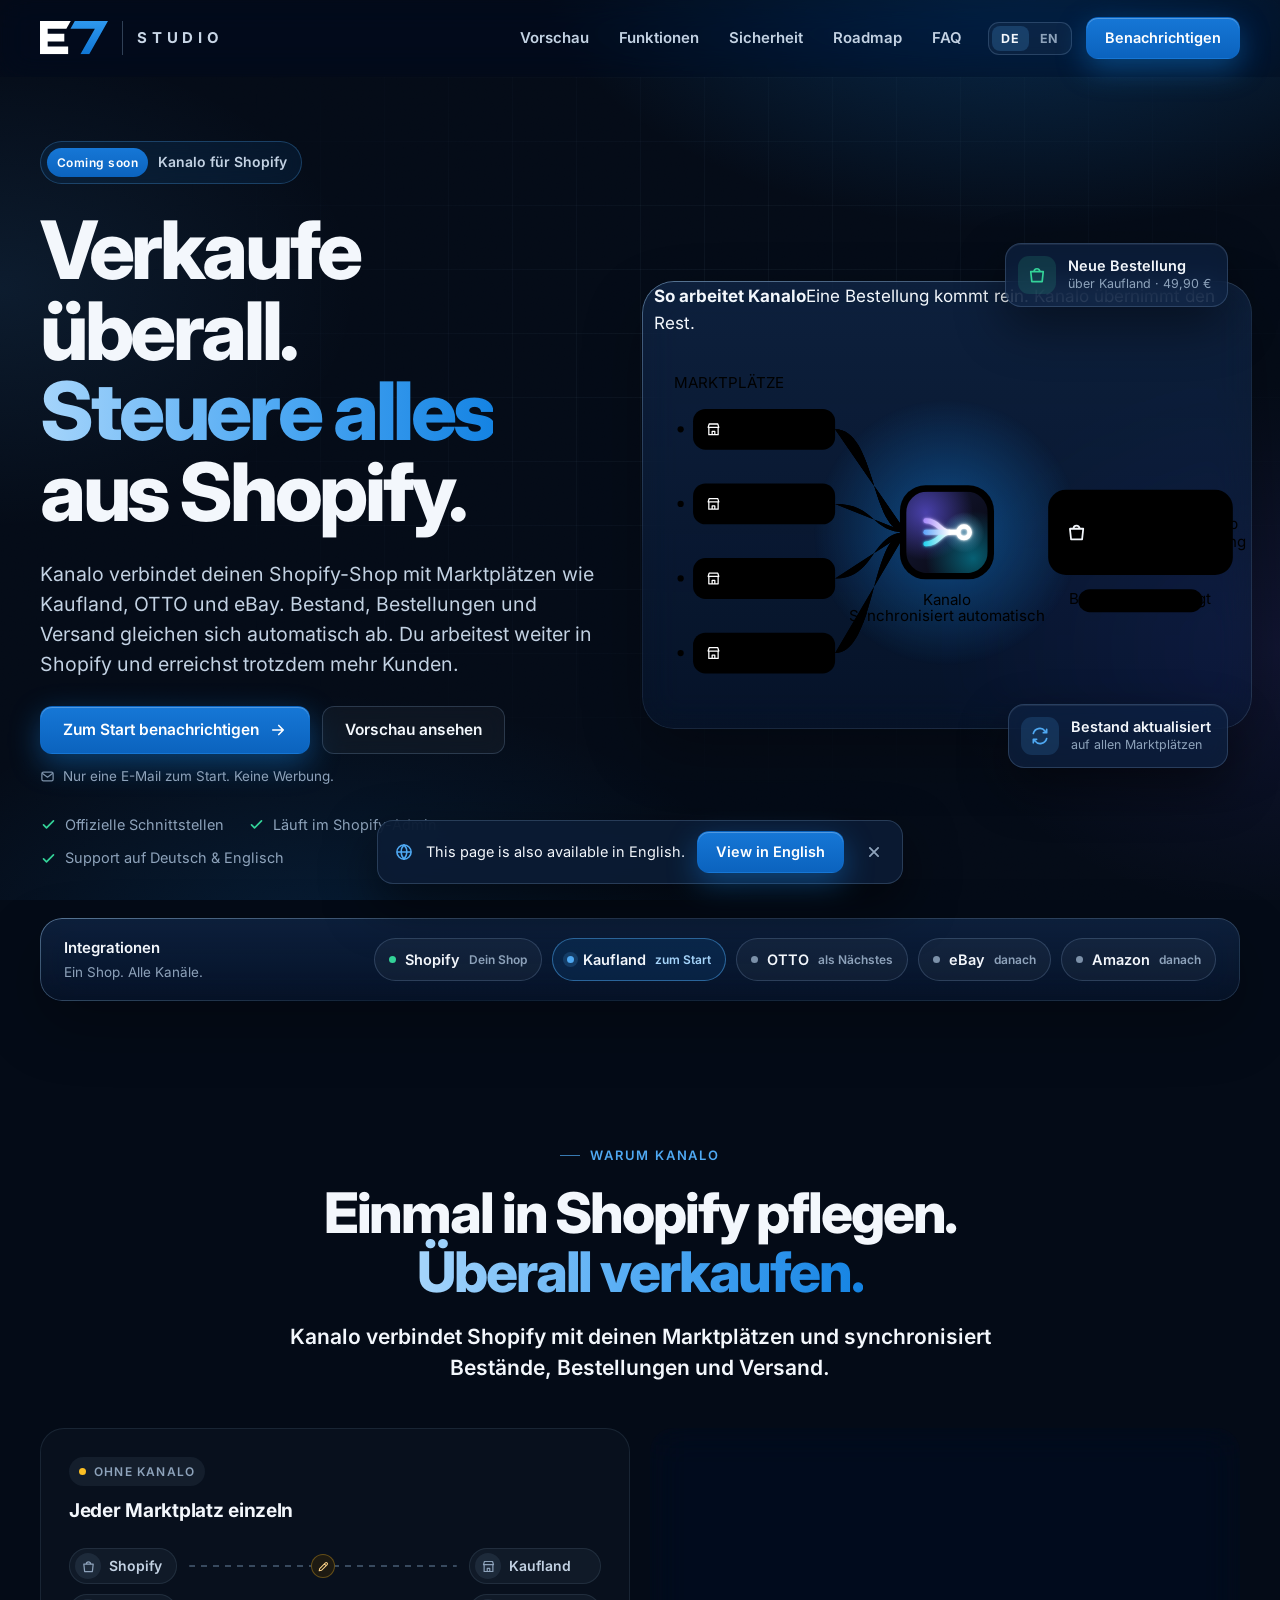
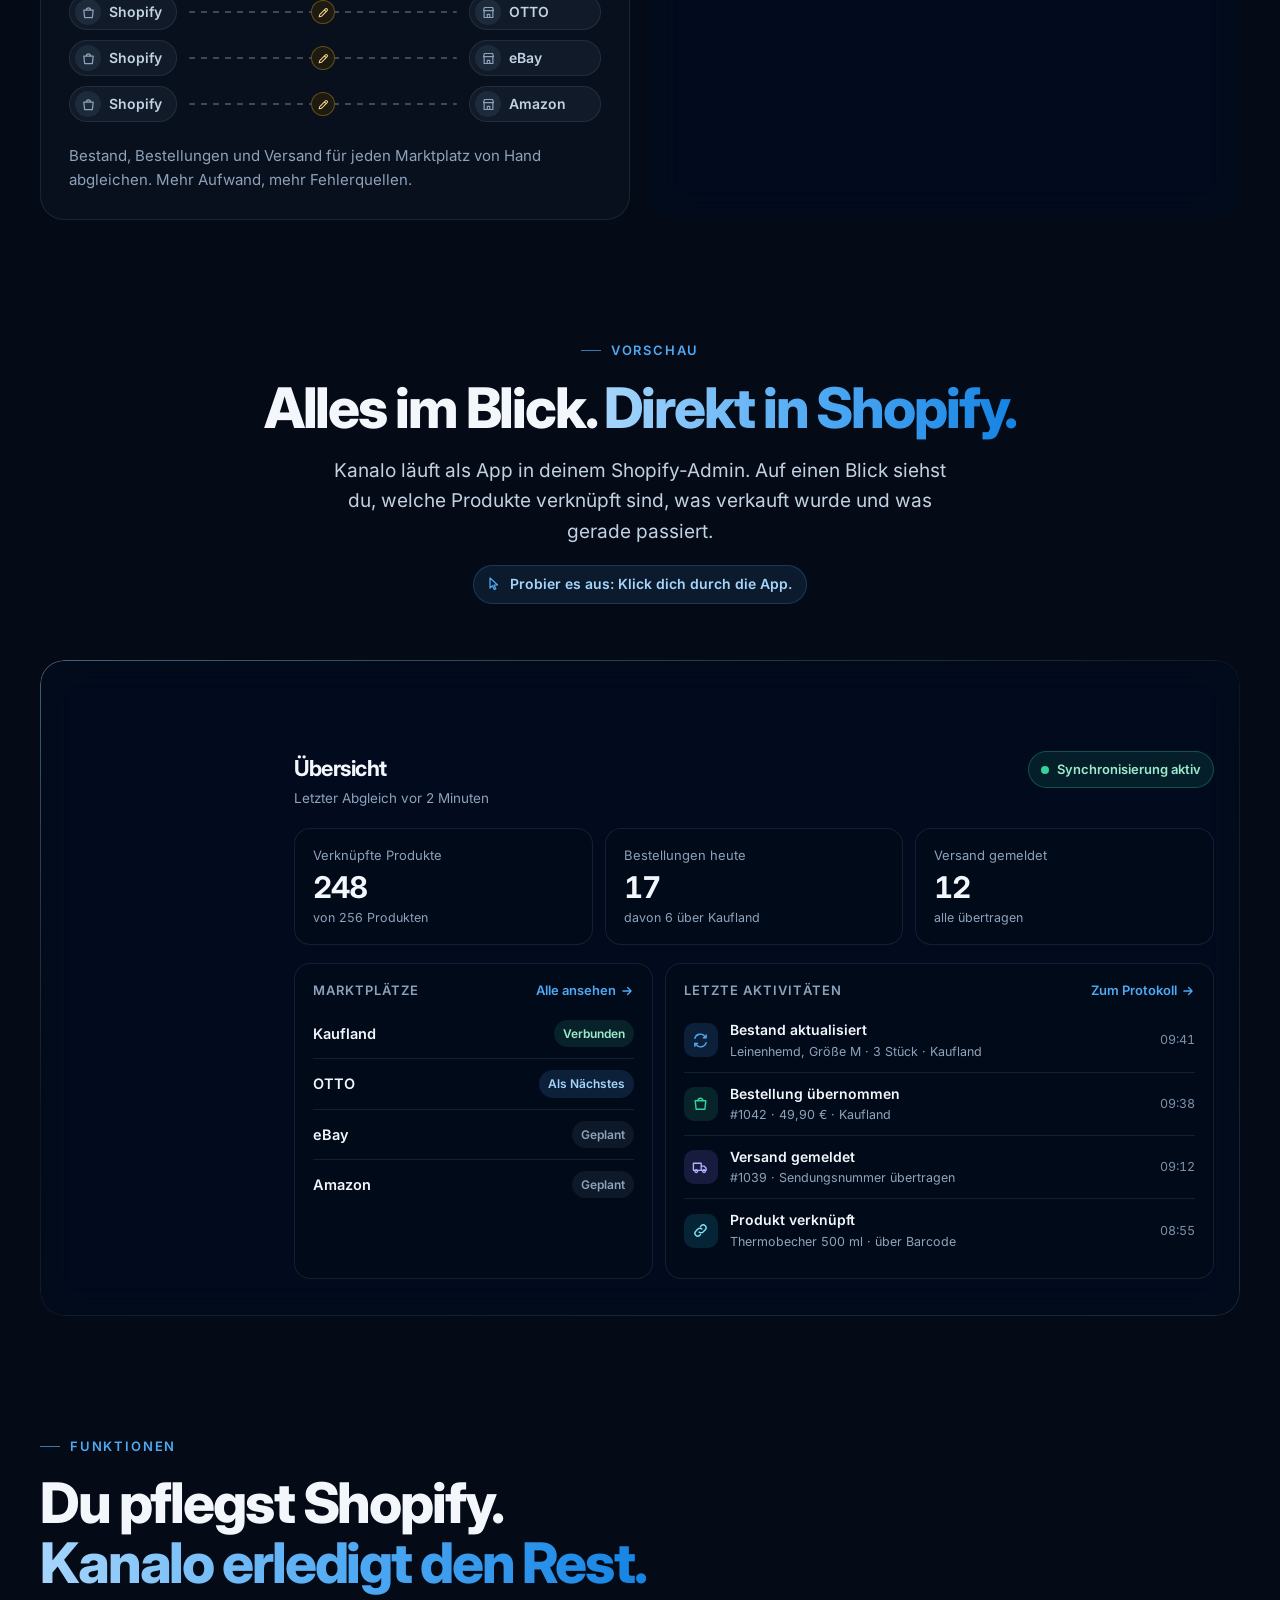
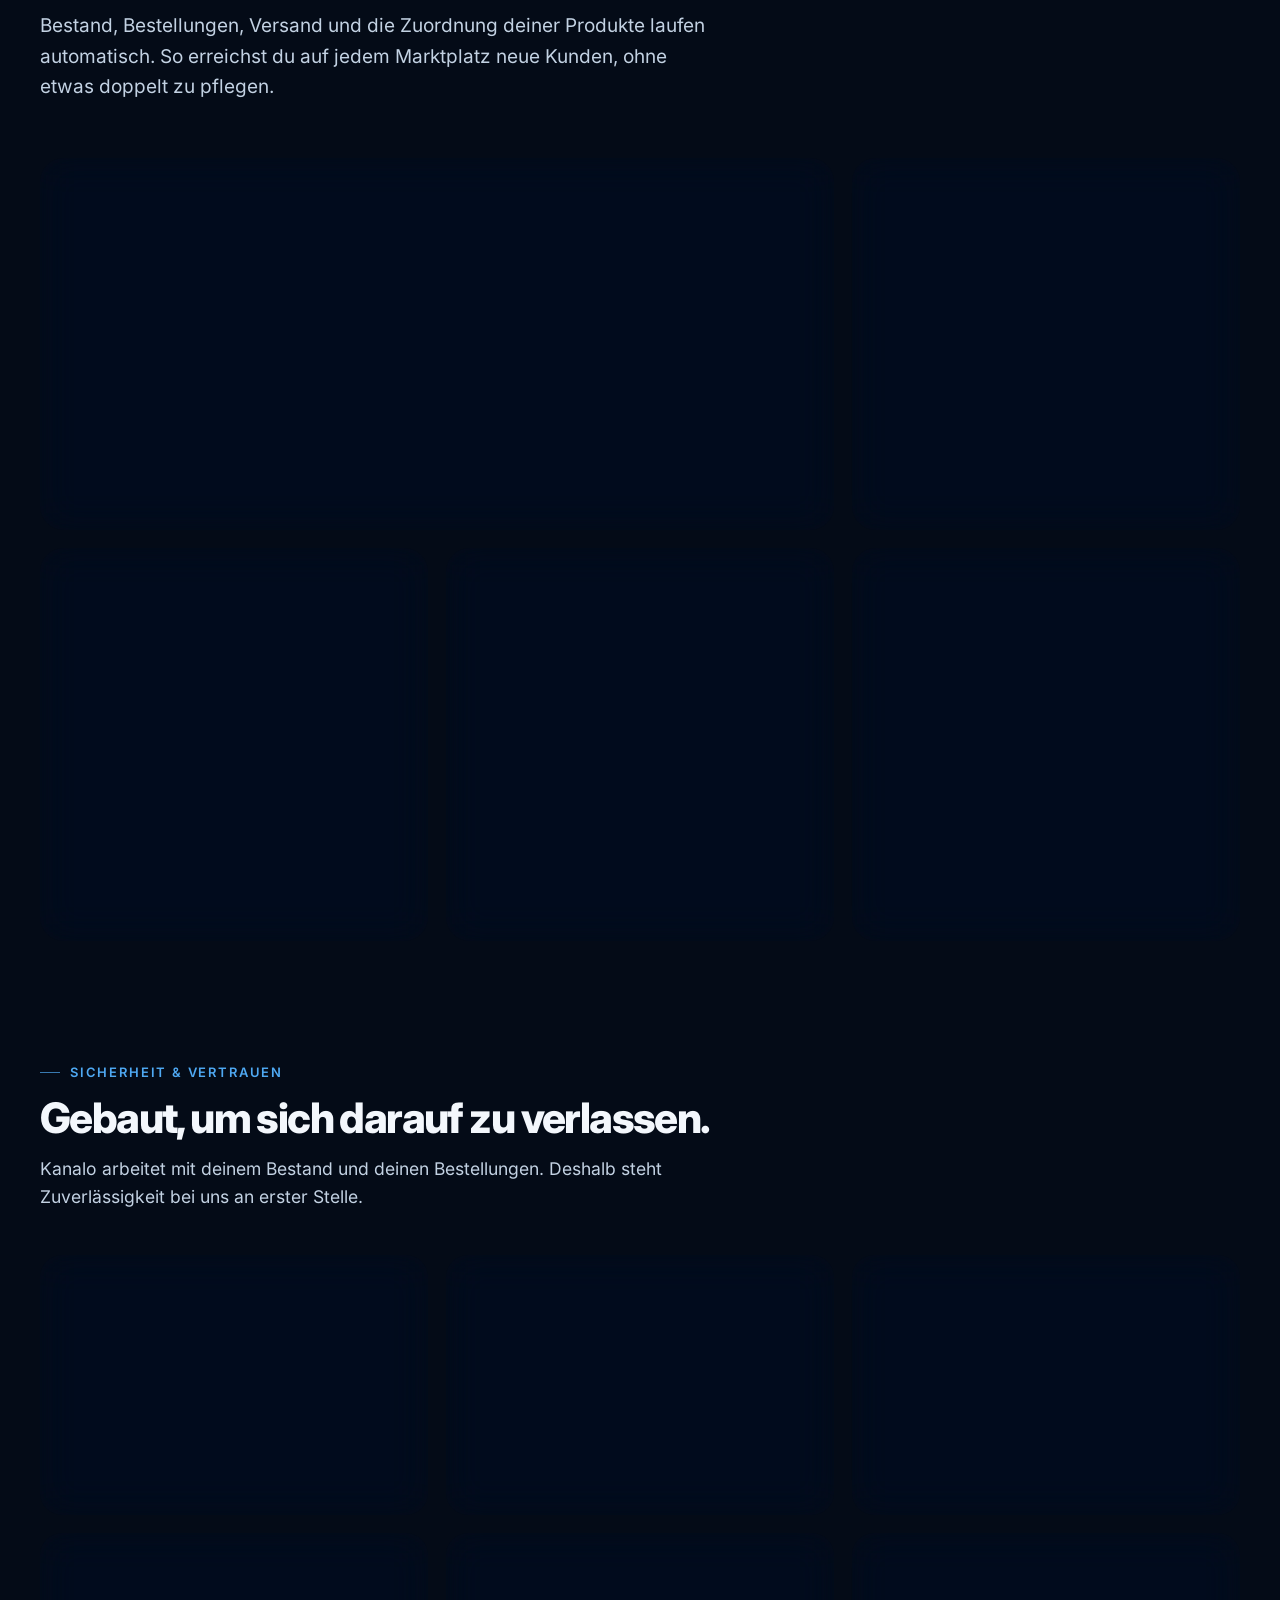
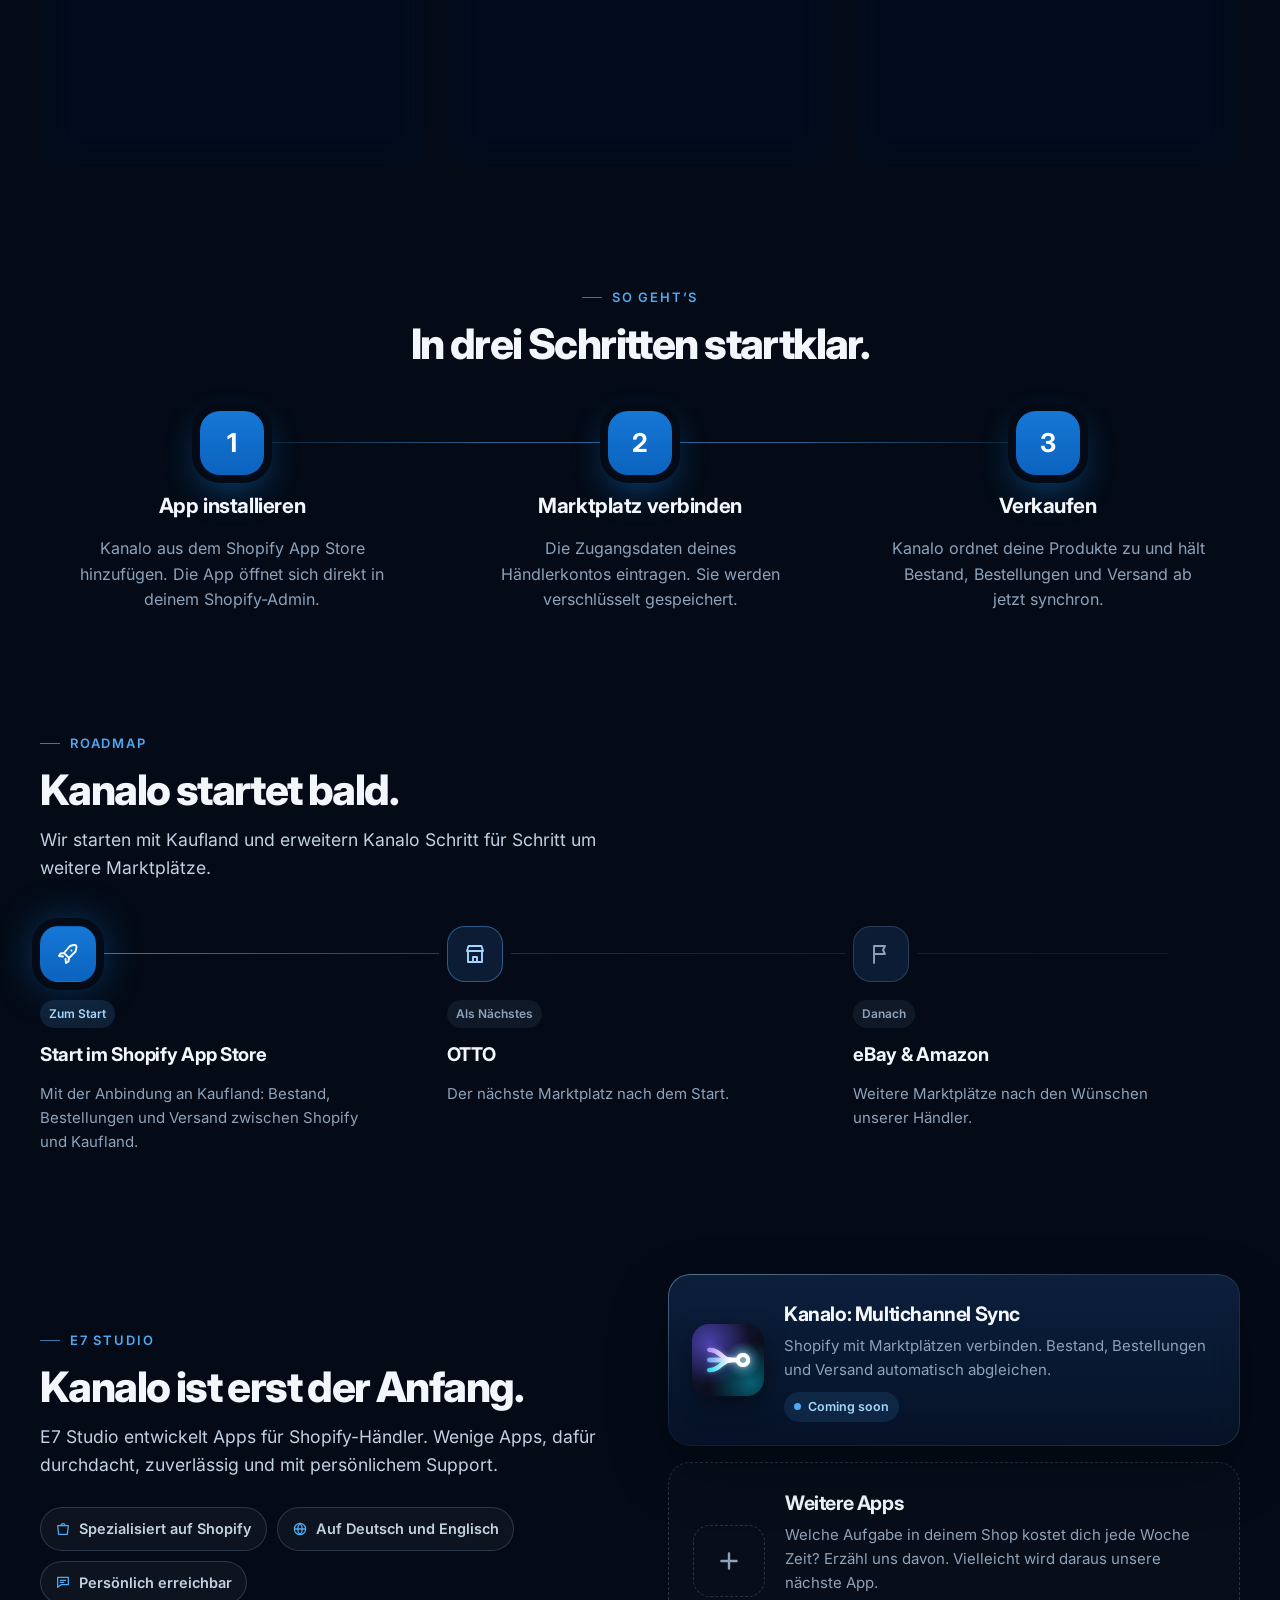
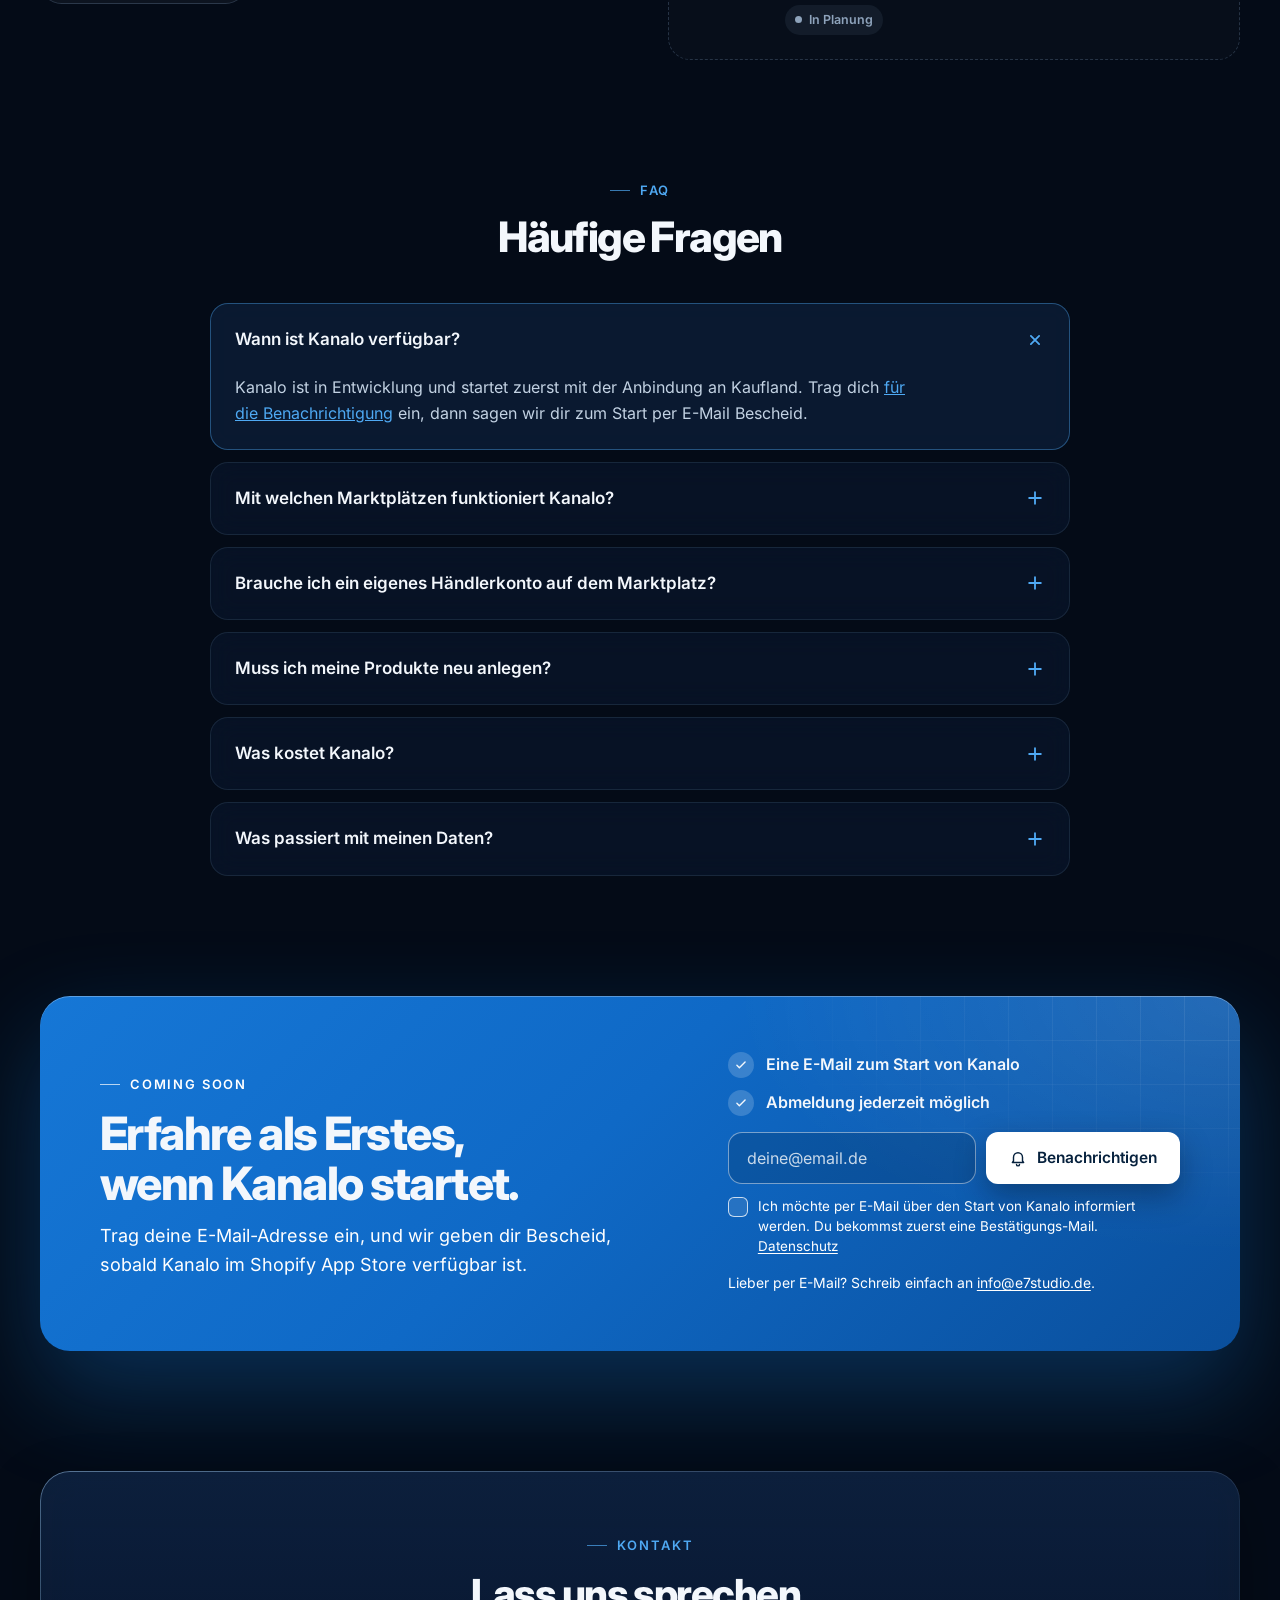
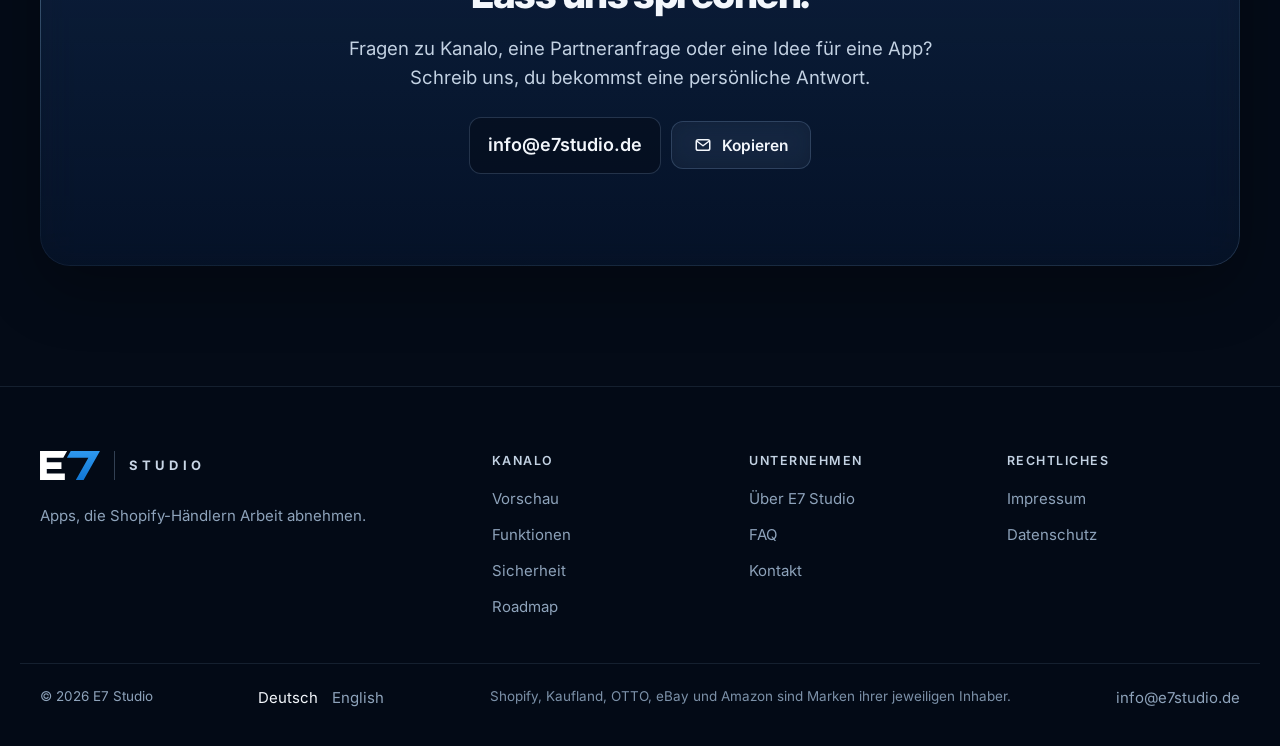
==== commit b5192f68: "Add files via upload" ====
--- a/index.html
+++ b/index.html
@@ -136,87 +136,143 @@
       </div>
 
       <div class="hub">
+        <div class="hub__head"><b>So arbeitet Kanalo</b><span>Eine Bestellung kommt rein. Kanalo übernimmt den Rest.</span></div>
+        <div class="hub__stage">
         <div class="hub__plate glass ring" aria-hidden="true"></div>
-        <svg class="hub__svg hub__svg--h" viewBox="0 0 600 440" role="img" aria-label="Kaufland, OTTO, eBay und Amazon laufen über Kanalo in deinem Shopify-Shop zusammen">
+        <svg class="hub__svg hub__svg--h" viewBox="0 0 660 440" role="img" aria-label="Kaufland, OTTO, eBay und Amazon sind mit Kanalo verbunden. Bestellungen laufen in deinen Shopify-Shop, Bestände gehen automatisch zurück an alle Marktplätze.">
           <defs>
-            <radialGradient id="hubGlow"><stop offset="0" stop-color="#1483E3" stop-opacity="0.55"/><stop offset="1" stop-color="#1483E3" stop-opacity="0"/></radialGradient>
-            <clipPath id="hubClip"><rect x="256" y="176" width="88" height="88" rx="22"/></clipPath>
+            <radialGradient id="hubGlow"><stop offset="0" stop-color="#1483E3" stop-opacity="0.5"/><stop offset="1" stop-color="#1483E3" stop-opacity="0"/></radialGradient>
+            <clipPath id="hubClip"><rect x="284" y="174" width="92" height="92" rx="24"/></clipPath>
           </defs>
-          <circle cx="300" cy="220" r="140" fill="url(#hubGlow)"/>
-          <g fill="none" stroke="rgba(148,184,222,0.24)" stroke-width="2">
-            <path d="M168 64 C216 64 206 220 256 220"/>
-            <path d="M168 168 C216 168 206 220 256 220"/>
-            <path d="M168 272 C216 272 206 220 256 220"/>
-            <path d="M168 376 C216 376 206 220 256 220"/>
-            <path d="M344 220 H434"/>
+          <circle class="hub__glow" cx="330" cy="220" r="150" fill="url(#hubGlow)"/>
+          <text class="hub__group" x="22" y="58">MARKTPLÄTZE</text>
+          <line class="hub__rail" x1="30" y1="76" x2="30" y2="384"/>
+          <g class="hub__lines">
+            <path d="M204 104 C250 104 244 220 284 220"/>
+            <path d="M204 188 C250 188 244 220 284 220"/>
+            <path d="M204 272 C250 272 244 220 284 220"/>
+            <path d="M204 356 C250 356 244 220 284 220"/>
+            <path d="M376 220 H444"/>
           </g>
-          <g fill="none" stroke="#4FA9F3" stroke-width="3" stroke-linecap="round">
-            <path class="flow" d="M168 64 C216 64 206 220 256 220"/>
-            <path class="flow flow--slow" d="M168 168 C216 168 206 220 256 220"/>
-            <path class="flow" d="M168 272 C216 272 206 220 256 220"/>
-            <path class="flow flow--slow" d="M168 376 C216 376 206 220 256 220"/>
-            <path class="flow" d="M344 220 H434"/>
+          <g class="hub__pulses">
+            <path class="pulse pulse--in" pathLength="1" d="M204 104 C250 104 244 220 284 220"/>
+            <path class="pulse pulse--toshop" pathLength="1" d="M376 220 H444"/>
+            <path class="pulse pulse--fromshop" pathLength="1" d="M444 220 H376"/>
+            <path class="pulse pulse--out" pathLength="1" d="M284 220 C244 220 250 104 204 104"/>
+            <path class="pulse pulse--out" pathLength="1" d="M284 220 C244 220 250 188 204 188"/>
+            <path class="pulse pulse--out" pathLength="1" d="M284 220 C244 220 250 272 204 272"/>
+            <path class="pulse pulse--out" pathLength="1" d="M284 220 C244 220 250 356 204 356"/>
           </g>
-          <g font-size="15" font-weight="600" fill="#F3F7FC">
-            <rect x="6" y="40" width="162" height="48" rx="24" fill="rgba(18,44,80,0.72)" stroke="rgba(166,213,251,0.24)"/>
-            <circle cx="30" cy="64" r="5" fill="#34D399"/><text x="44" y="69">Kaufland</text>
-            <rect x="6" y="144" width="162" height="48" rx="24" fill="rgba(18,44,80,0.72)" stroke="rgba(166,213,251,0.24)"/>
-            <circle cx="30" cy="168" r="5" fill="#4FA9F3"/><text x="44" y="173">OTTO</text>
-            <rect x="6" y="248" width="162" height="48" rx="24" fill="rgba(18,44,80,0.72)" stroke="rgba(166,213,251,0.24)"/>
-            <circle cx="30" cy="272" r="5" fill="#4FA9F3"/><text x="44" y="277">eBay</text>
-            <rect x="6" y="352" width="162" height="48" rx="24" fill="rgba(18,44,80,0.72)" stroke="rgba(166,213,251,0.24)"/>
-            <circle cx="30" cy="376" r="5" fill="#4FA9F3"/><text x="44" y="381">Amazon</text>
+            <g class="mk mk--k">
+              <circle class="mk__dot" cx="30" cy="104" r="3.5"/>
+              <rect class="mk__box" x="44" y="81" width="160" height="46" rx="14"/>
+              <rect class="mk__ic" x="52" y="89" width="30" height="30" rx="9"/>
+              <svg x="58" y="95" width="18" height="18" viewBox="0 0 24 24" class="mk__svg"><use href="#i-store"/></svg>
+              <text class="mk__name" x="92" y="109">Kaufland</text>
+              <g class="mk__stock"><rect x="164" y="93" width="32" height="22" rx="11"/><text class="v5" x="180" y="108">5</text><text class="v4" x="180" y="108">4</text></g>
+            </g>
+            <g class="mk mk--o">
+              <circle class="mk__dot" cx="30" cy="188" r="3.5"/>
+              <rect class="mk__box" x="44" y="165" width="160" height="46" rx="14"/>
+              <rect class="mk__ic" x="52" y="173" width="30" height="30" rx="9"/>
+              <svg x="58" y="179" width="18" height="18" viewBox="0 0 24 24" class="mk__svg"><use href="#i-store"/></svg>
+              <text class="mk__name" x="92" y="193">OTTO</text>
+              <g class="mk__stock"><rect x="164" y="177" width="32" height="22" rx="11"/><text class="v5" x="180" y="192">5</text><text class="v4" x="180" y="192">4</text></g>
+            </g>
+            <g class="mk mk--e">
+              <circle class="mk__dot" cx="30" cy="272" r="3.5"/>
+              <rect class="mk__box" x="44" y="249" width="160" height="46" rx="14"/>
+              <rect class="mk__ic" x="52" y="257" width="30" height="30" rx="9"/>
+              <svg x="58" y="263" width="18" height="18" viewBox="0 0 24 24" class="mk__svg"><use href="#i-store"/></svg>
+              <text class="mk__name" x="92" y="277">eBay</text>
+              <g class="mk__stock"><rect x="164" y="261" width="32" height="22" rx="11"/><text class="v5" x="180" y="276">5</text><text class="v4" x="180" y="276">4</text></g>
+            </g>
+            <g class="mk mk--a">
+              <circle class="mk__dot" cx="30" cy="356" r="3.5"/>
+              <rect class="mk__box" x="44" y="333" width="160" height="46" rx="14"/>
+              <rect class="mk__ic" x="52" y="341" width="30" height="30" rx="9"/>
+              <svg x="58" y="347" width="18" height="18" viewBox="0 0 24 24" class="mk__svg"><use href="#i-store"/></svg>
+              <text class="mk__name" x="92" y="361">Amazon</text>
+              <g class="mk__stock"><rect x="164" y="345" width="32" height="22" rx="11"/><text class="v5" x="180" y="360">5</text><text class="v4" x="180" y="360">4</text></g>
+            </g>
+          <rect class="hub__frame" x="277" y="167" width="106" height="106" rx="29"/>
+          <g clip-path="url(#hubClip)"><svg x="284" y="174" width="92" height="92" viewBox="0 0 1200 1200"><use href="#kanalo"/></svg></g>
+          <text class="hub__name" x="330" y="302" text-anchor="middle">Kanalo</text>
+          <text class="hub__sub" x="330" y="320" text-anchor="middle">Synchronisiert automatisch</text>
+          <g class="shop">
+            <rect class="shop__box" x="444" y="172" width="208" height="96" rx="20"/>
+            <rect class="shop__ic" x="456" y="200" width="40" height="40" rx="11"/>
+            <svg x="464" y="208" width="24" height="24" viewBox="0 0 24 24" class="shop__svg"><use href="#i-bag"/></svg>
+            <text class="shop__name" x="506" y="216">Dein Shopify-Shop</text>
+            <text class="shop__sub" x="506" y="237">Zentrale Verwaltung</text>
           </g>
-          <g fill="none" stroke="#8EA3BB" stroke-width="1.8" stroke-linecap="round" stroke-linejoin="round">
-            <path d="M136 60 h14 l-4 -4 M150 68 h-14 l4 4"/>
-            <path d="M136 164 h14 l-4 -4 M150 172 h-14 l4 4"/>
-            <path d="M136 268 h14 l-4 -4 M150 276 h-14 l4 4"/>
-            <path d="M136 372 h14 l-4 -4 M150 380 h-14 l4 4"/>
+          <g class="shop__pill">
+            <rect x="478" y="284" width="140" height="26" rx="13"/>
+            <text class="t-order" x="548" y="301" text-anchor="middle">Bestellung angelegt</text>
+            <text class="t-stock" x="548" y="301" text-anchor="middle">Bestand 5 → 4</text>
           </g>
-          <rect x="249" y="169" width="102" height="102" rx="28" fill="none" stroke="rgba(166,213,251,0.4)"/>
-          <g clip-path="url(#hubClip)"><svg x="256" y="176" width="88" height="88" viewBox="0 0 1200 1200"><use href="#kanalo"/></svg></g>
-          <text x="300" y="298" text-anchor="middle" fill="#C3D2E3" font-size="13" font-weight="600">Kanalo</text>
-          <rect x="434" y="178" width="160" height="84" rx="20" fill="rgba(18,44,80,0.72)" stroke="rgba(166,213,251,0.24)"/>
-          <rect x="450" y="198" width="44" height="44" rx="12" fill="rgba(52,211,153,0.14)"/>
-          <svg x="459" y="207" width="26" height="26" viewBox="0 0 24 24" color="#34D399"><use href="#i-bag"/></svg>
-          <text x="506" y="216" fill="#F3F7FC" font-size="15" font-weight="600">Dein Shop</text>
-          <text x="506" y="237" fill="#8EA3BB" font-size="12.5">auf Shopify</text>
         </svg>
 
-        <svg class="hub__svg hub__svg--v" viewBox="0 0 360 440" role="img" aria-label="Kaufland, OTTO, eBay und Amazon laufen über Kanalo in deinem Shopify-Shop zusammen">
+        <svg class="hub__svg hub__svg--v" viewBox="0 0 360 500" role="img" aria-label="Kaufland, OTTO, eBay und Amazon sind mit Kanalo verbunden. Bestellungen laufen in deinen Shopify-Shop, Bestände gehen automatisch zurück an alle Marktplätze.">
           <defs>
-            <radialGradient id="hubGlowV"><stop offset="0" stop-color="#1483E3" stop-opacity="0.55"/><stop offset="1" stop-color="#1483E3" stop-opacity="0"/></radialGradient>
-            <clipPath id="hubClipV"><rect x="138" y="190" width="84" height="84" rx="21"/></clipPath>
+            <radialGradient id="hubGlowV"><stop offset="0" stop-color="#1483E3" stop-opacity="0.5"/><stop offset="1" stop-color="#1483E3" stop-opacity="0"/></radialGradient>
+            <clipPath id="hubClipV"><rect x="142" y="208" width="76" height="76" rx="20"/></clipPath>
           </defs>
-          <circle cx="180" cy="232" r="120" fill="url(#hubGlowV)"/>
-          <g fill="none" stroke="rgba(148,184,222,0.24)" stroke-width="2">
-            <path d="M48 72 C48 140 180 130 180 190"/>
-            <path d="M136 72 C136 140 180 130 180 190"/>
-            <path d="M224 72 C224 140 180 130 180 190"/>
-            <path d="M312 72 C312 140 180 130 180 190"/>
-            <path d="M180 274 V350"/>
+          <circle class="hub__glow" cx="180" cy="246" r="110" fill="url(#hubGlowV)"/>
+          <text class="hub__group" x="180" y="30" text-anchor="middle">MARKTPLÄTZE</text>
+          <rect class="hub__groupbox" x="8" y="38" width="344" height="114" rx="20"/>
+          <g class="hub__lines"><path d="M180 152 V202"/><path d="M180 290 V348"/></g>
+          <g class="hub__pulses">
+            <path class="pulse pulse--in" pathLength="1" d="M180 152 V202"/>
+            <path class="pulse pulse--toshop" pathLength="1" d="M180 290 V348"/>
+            <path class="pulse pulse--fromshop" pathLength="1" d="M180 348 V290"/>
+            <path class="pulse pulse--out" pathLength="1" d="M180 202 V152"/>
           </g>
-          <g fill="none" stroke="#4FA9F3" stroke-width="3" stroke-linecap="round">
-            <path class="flow" d="M48 72 C48 140 180 130 180 190"/>
-            <path class="flow flow--slow" d="M136 72 C136 140 180 130 180 190"/>
-            <path class="flow" d="M224 72 C224 140 180 130 180 190"/>
-            <path class="flow flow--slow" d="M312 72 C312 140 180 130 180 190"/>
-            <path class="flow" d="M180 274 V350"/>
+            <g class="mk mk--k">
+              <rect class="mk__box" x="16" y="46" width="160" height="44" rx="13"/>
+              <rect class="mk__ic" x="24" y="54" width="28" height="28" rx="8"/>
+              <svg x="29" y="59" width="18" height="18" viewBox="0 0 24 24" class="mk__svg"><use href="#i-store"/></svg>
+              <text class="mk__name" x="62" y="73">Kaufland</text>
+              <g class="mk__stock"><rect x="136" y="57" width="32" height="22" rx="11"/><text class="v5" x="152" y="72">5</text><text class="v4" x="152" y="72">4</text></g>
+            </g>
+            <g class="mk mk--o">
+              <rect class="mk__box" x="184" y="46" width="160" height="44" rx="13"/>
+              <rect class="mk__ic" x="192" y="54" width="28" height="28" rx="8"/>
+              <svg x="197" y="59" width="18" height="18" viewBox="0 0 24 24" class="mk__svg"><use href="#i-store"/></svg>
+              <text class="mk__name" x="230" y="73">OTTO</text>
+              <g class="mk__stock"><rect x="304" y="57" width="32" height="22" rx="11"/><text class="v5" x="320" y="72">5</text><text class="v4" x="320" y="72">4</text></g>
+            </g>
+            <g class="mk mk--e">
+              <rect class="mk__box" x="16" y="100" width="160" height="44" rx="13"/>
+              <rect class="mk__ic" x="24" y="108" width="28" height="28" rx="8"/>
+              <svg x="29" y="113" width="18" height="18" viewBox="0 0 24 24" class="mk__svg"><use href="#i-store"/></svg>
+              <text class="mk__name" x="62" y="127">eBay</text>
+              <g class="mk__stock"><rect x="136" y="111" width="32" height="22" rx="11"/><text class="v5" x="152" y="126">5</text><text class="v4" x="152" y="126">4</text></g>
+            </g>
+            <g class="mk mk--a">
+              <rect class="mk__box" x="184" y="100" width="160" height="44" rx="13"/>
+              <rect class="mk__ic" x="192" y="108" width="28" height="28" rx="8"/>
+              <svg x="197" y="113" width="18" height="18" viewBox="0 0 24 24" class="mk__svg"><use href="#i-store"/></svg>
+              <text class="mk__name" x="230" y="127">Amazon</text>
+              <g class="mk__stock"><rect x="304" y="111" width="32" height="22" rx="11"/><text class="v5" x="320" y="126">5</text><text class="v4" x="320" y="126">4</text></g>
+            </g>
+          <rect class="hub__frame" x="136" y="202" width="88" height="88" rx="24"/>
+          <g clip-path="url(#hubClipV)"><svg x="142" y="208" width="76" height="76" viewBox="0 0 1200 1200"><use href="#kanalo"/></svg></g>
+          <text class="hub__name" x="236" y="242">Kanalo</text>
+          <text class="hub__sub" x="236" y="260">Synchronisiert</text>
+          <text class="hub__sub" x="236" y="275">automatisch</text>
+          <g class="shop">
+            <rect class="shop__box" x="40" y="348" width="280" height="84" rx="20"/>
+            <rect class="shop__ic" x="58" y="368" width="44" height="44" rx="12"/>
+            <svg x="67" y="377" width="26" height="26" viewBox="0 0 24 24" class="shop__svg"><use href="#i-bag"/></svg>
+            <text class="shop__name" x="116" y="386">Dein Shopify-Shop</text>
+            <text class="shop__sub" x="116" y="407">Zentrale Verwaltung</text>
           </g>
-          <g font-size="13.5" font-weight="600" fill="#F3F7FC" text-anchor="middle">
-            <rect x="8" y="30" width="80" height="42" rx="21" fill="rgba(18,44,80,0.72)" stroke="rgba(166,213,251,0.24)"/><text x="48" y="56">Kaufland</text>
-            <rect x="96" y="30" width="80" height="42" rx="21" fill="rgba(18,44,80,0.72)" stroke="rgba(166,213,251,0.24)"/><text x="136" y="56">OTTO</text>
-            <rect x="184" y="30" width="80" height="42" rx="21" fill="rgba(18,44,80,0.72)" stroke="rgba(166,213,251,0.24)"/><text x="224" y="56">eBay</text>
-            <rect x="272" y="30" width="80" height="42" rx="21" fill="rgba(18,44,80,0.72)" stroke="rgba(166,213,251,0.24)"/><text x="312" y="56">Amazon</text>
+          <g class="shop__pill">
+            <rect x="110" y="446" width="140" height="26" rx="13"/>
+            <text class="t-order" x="180" y="463" text-anchor="middle">Bestellung angelegt</text>
+            <text class="t-stock" x="180" y="463" text-anchor="middle">Bestand 5 → 4</text>
           </g>
-          <rect x="132" y="184" width="96" height="96" rx="26" fill="none" stroke="rgba(166,213,251,0.4)"/>
-          <g clip-path="url(#hubClipV)"><svg x="138" y="190" width="84" height="84" viewBox="0 0 1200 1200"><use href="#kanalo"/></svg></g>
-          <text x="242" y="237" fill="#C3D2E3" font-size="13" font-weight="600">Kanalo</text>
-          <rect x="90" y="350" width="180" height="80" rx="20" fill="rgba(18,44,80,0.72)" stroke="rgba(166,213,251,0.24)"/>
-          <rect x="106" y="368" width="44" height="44" rx="12" fill="rgba(52,211,153,0.14)"/>
-          <svg x="115" y="377" width="26" height="26" viewBox="0 0 24 24" color="#34D399"><use href="#i-bag"/></svg>
-          <text x="162" y="387" fill="#F3F7FC" font-size="15" font-weight="600">Dein Shop</text>
-          <text x="162" y="408" fill="#8EA3BB" font-size="12.5">auf Shopify</text>
         </svg>
 
         <div class="note note--order" aria-hidden="true">
@@ -227,7 +283,7 @@
           <span class="note__icon"><svg><use href="#i-sync"/></svg></span>
           <span><b>Bestand aktualisiert</b><small>auf allen Marktplätzen</small></span>
         </div>
-        <span class="hub__caption">Beispielansicht</span>
+        </div>
       </div>
     </div>
 
@@ -960,5 +1016,27 @@
   els.forEach(function (el) { el.classList.add('js-anim'); io.observe(el); });
 })();
 </script>
+<script>
+(function () {
+  var hub = document.querySelector('.hub');
+  if (!hub || !('IntersectionObserver' in window)) return;
+  if (window.matchMedia('(prefers-reduced-motion: reduce)').matches) return;
+  hub.classList.add('is-live');
+  var steps = [['ph-order', 4200], ['ph-stock', 4600], ['', 2400]], i = 0, timer = null, visible = false;
+  function run() {
+    var st = steps[i];
+    hub.classList.remove('ph-order', 'ph-stock');
+    if (st[0]) { void hub.offsetWidth; hub.classList.add(st[0]); }
+    timer = setTimeout(function () { i = (i + 1) % steps.length; run(); }, st[1]);
+  }
+  function stop() { clearTimeout(timer); timer = null; }
+  new IntersectionObserver(function (es) {
+    visible = es[0].isIntersecting;
+    if (visible && !timer && !document.hidden) { timer = setTimeout(run, 600); }
+    if (!visible) stop();
+  }, { threshold: 0.3 }).observe(hub);
+  document.addEventListener('visibilitychange', function () { if (document.hidden) stop(); else if (visible && !timer) run(); });
+})();
+</script>
 </body>
 </html>
--- a/assets/style.css
+++ b/assets/style.css
@@ -20,6 +20,8 @@
   --sky: #1483E3;
   --sky-2: #4FA9F3;
   --sky-3: #A6D5FB;
+  --fill-1: #1677D6; /* Blau hinter weisser Schrift, oben (Kontrast >= 4,5:1) */
+  --fill-2: #0B63BE; /* Blau hinter weisser Schrift, unten */
   --ok: #34D399;
   --line: rgba(148, 184, 222, 0.12);
   --line-2: rgba(148, 184, 222, 0.22);
@@ -103,7 +105,7 @@
 }
 
 .grad {
-  background: linear-gradient(92deg, #FFFFFF 0%, var(--sky-3) 36%, var(--sky-2) 68%, var(--sky) 100%);
+  background: linear-gradient(92deg, var(--sky-3) 0%, var(--sky-2) 52%, var(--sky) 100%);
   -webkit-background-clip: text; background-clip: text; -webkit-text-fill-color: transparent;
 }
 .eyebrow {
@@ -116,7 +118,7 @@
 .skip {
   position: absolute; left: 16px; top: -80px; z-index: 100;
   padding: 12px 18px; border-radius: 10px; font-weight: 600; text-decoration: none;
-  background: var(--sky); color: #FFFFFF;
+  background: var(--fill-2); color: #FFFFFF;
 }
 .skip:focus { top: calc(12px + env(safe-area-inset-top, 0px)); color: #FFFFFF; }
 
@@ -198,7 +200,7 @@
 .btn svg { width: 18px; height: 18px; flex-shrink: 0; transition: transform .25s var(--ease); }
 .btn:hover svg.mv { transform: translateX(3px); }
 .btn--primary {
-  color: #FFFFFF; background: linear-gradient(180deg, #2B95EE 0%, var(--sky) 100%);
+  color: #FFFFFF; background: linear-gradient(180deg, var(--fill-1) 0%, var(--fill-2) 100%);
   box-shadow: inset 0 1px 0 rgba(255, 255, 255, 0.25), 0 10px 30px rgba(20, 131, 227, 0.42);
 }
 .btn--primary:hover { color: #FFFFFF; transform: translateY(-1px); box-shadow: inset 0 1px 0 rgba(255, 255, 255, 0.25), 0 14px 38px rgba(20, 131, 227, 0.58); }
@@ -235,9 +237,10 @@
 }
 .badge b {
   font-size: 12px; font-weight: 600; letter-spacing: .04em; color: #FFFFFF;
-  background: linear-gradient(180deg, #2B95EE, var(--sky)); padding: 5px 10px; border-radius: 999px;
+  background: linear-gradient(180deg, var(--fill-1), var(--fill-2)); padding: 5px 10px; border-radius: 999px;
 }
 .hero h1 { font-size: clamp(46px, 6.3vw, 84px); font-weight: 800; line-height: 1.0; letter-spacing: -0.042em; }
+.hero h1 .line { display: block; } /* jeder Satz beginnt in einer neuen Zeile */
 /* Englische Wörter sind länger: Überschrift etwas kleiner, damit sie in drei Zeilen passt */
 :lang(en) .hero h1 { font-size: clamp(40px, 4.4vw, 64px); }
 .hero__lead { font-size: 19.5px; color: var(--ink-2); max-width: 31em; line-height: 1.55; }
@@ -252,8 +255,8 @@
 .hub__svg { display: block; width: 100%; height: auto; overflow: visible; }
 .hub__svg text { font-family: var(--font-body); }
 .hub__svg--v { display: none; }
-.hub .flow { stroke-dasharray: 3 13; animation: flow 1.4s linear infinite; }
-.hub .flow--slow { animation-duration: 2.1s; }
+.hub .flow { stroke-dasharray: 3 13; animation: flow 2.6s linear infinite; }
+.hub .flow--slow { animation-duration: 3.6s; }
 @keyframes flow { to { stroke-dashoffset: -32; } }
 
 .note {
@@ -262,7 +265,7 @@
   background: rgba(14, 34, 64, 0.72); border: 1px solid var(--line-2);
   -webkit-backdrop-filter: blur(14px) saturate(150%); backdrop-filter: blur(14px) saturate(150%);
   box-shadow: var(--glass-hi), 0 20px 50px rgba(0, 0, 0, 0.45);
-  animation: float 6s ease-in-out infinite;
+  animation: float 7s ease-in-out 2;
 }
 .note__icon { width: 38px; height: 38px; border-radius: 11px; display: grid; place-items: center; flex-shrink: 0; }
 .note__icon svg { width: 20px; height: 20px; }
@@ -330,7 +333,9 @@
 }
 .win-tab svg { width: 17px; height: 17px; flex-shrink: 0; transition: color .2s var(--ease); }
 .win-tab:hover { color: var(--ink-1); background: rgba(148, 184, 222, 0.07); }
-.win-tab[aria-selected="true"] { color: var(--ink-1); background: rgba(79, 169, 243, 0.14); box-shadow: inset 0 0 0 1px rgba(79, 169, 243, 0.2); }
+.win-tab { position: relative; }
+.win-tab[aria-selected="true"] { color: var(--ink-1); background: rgba(79, 169, 243, 0.17); box-shadow: inset 0 0 0 1px rgba(79, 169, 243, 0.3); }
+.win-tab[aria-selected="true"]::before { content: ""; position: absolute; left: 0; top: 9px; bottom: 9px; width: 3px; border-radius: 3px; background: var(--sky-2); box-shadow: 0 0 10px rgba(79, 169, 243, 0.55); }
 .win-tab[aria-selected="true"] svg { color: var(--sky-2); }
 .win-tab:focus-visible { outline-offset: -2px; border-radius: 10px; }
 /* Alle Ansichten liegen in derselben Zelle: Das Fenster behält seine Höhe, die Seite springt beim Wechseln nicht */
@@ -344,8 +349,8 @@
 .win-head h3 { font-size: 22px; font-weight: 700; letter-spacing: -0.02em; }
 .win-head p { font-size: 13.5px; color: var(--ink-3); margin-top: 2px; }
 .live { display: inline-flex; align-items: center; gap: 8px; padding: 7px 12px; border-radius: 999px; font-size: 13px; font-weight: 600; color: #9DEBCB; background: rgba(52, 211, 153, 0.10); border: 1px solid rgba(52, 211, 153, 0.28); }
-.live i { width: 8px; height: 8px; border-radius: 50%; background: var(--ok); animation: pulse 2.4s ease-out infinite; }
-@keyframes pulse { 0% { box-shadow: 0 0 0 0 rgba(52, 211, 153, 0.5); } 70% { box-shadow: 0 0 0 8px rgba(52, 211, 153, 0); } 100% { box-shadow: 0 0 0 0 rgba(52, 211, 153, 0); } }
+.live i { width: 8px; height: 8px; border-radius: 50%; background: var(--ok); animation: pulse 3.2s ease-out infinite; }
+@keyframes pulse { 0% { box-shadow: 0 0 0 0 rgba(52, 211, 153, 0.38); } 70% { box-shadow: 0 0 0 6px rgba(52, 211, 153, 0); } 100% { box-shadow: 0 0 0 0 rgba(52, 211, 153, 0); } }
 .kpis { display: grid; grid-template-columns: repeat(3, minmax(0, 1fr)); gap: 12px; }
 .kpi, .panel { border-radius: 16px; background: rgba(4, 11, 23, 0.42); border: 1px solid var(--line); }
 .kpi { display: flex; flex-direction: column; gap: 4px; padding: 16px 18px; min-width: 0; }
@@ -549,7 +554,7 @@
 .step::before {
   content: counter(s); display: grid; place-items: center; width: 64px; height: 64px; border-radius: 20px;
   font-family: var(--font-display); font-size: 26px; font-weight: 700; color: #FFFFFF;
-  background: linear-gradient(180deg, #2B95EE, #0B6CC4);
+  background: linear-gradient(180deg, var(--fill-1), var(--fill-2));
   box-shadow: 0 0 0 8px var(--bg), 0 14px 34px rgba(20, 131, 227, 0.45);
 }
 .step h3 { font-size: 21px; font-weight: 700; letter-spacing: -0.02em; }
@@ -564,7 +569,7 @@
 .trust__item p { font-size: 15.5px; color: var(--ink-3); }
 
 /* ---------- Roadmap & Start ---------- */
-.roadmap { display: grid; grid-template-columns: repeat(4, minmax(0, 1fr)); gap: 20px; position: relative; margin-bottom: 40px; }
+.roadmap { display: grid; grid-template-columns: repeat(3, minmax(0, 1fr)); gap: 20px; position: relative; }
 .roadmap::before {
   content: ""; position: absolute; left: 28px; right: 6%; top: 27px; height: 1px;
   background: linear-gradient(90deg, rgba(79, 169, 243, 0.7), rgba(148, 184, 222, 0.18) 45%, rgba(148, 184, 222, 0.08));
@@ -575,7 +580,7 @@
   background: #0B1C34; border: 1px solid var(--line-2); box-shadow: 0 0 0 8px var(--bg);
 }
 .rm__dot svg { width: 24px; height: 24px; }
-.rm--active .rm__dot { color: #FFFFFF; border-color: transparent; background: linear-gradient(180deg, #2B95EE, #0B6CC4); box-shadow: 0 0 0 8px var(--bg), 0 0 40px rgba(20, 131, 227, 0.55); }
+.rm--active .rm__dot { color: #FFFFFF; border-color: transparent; background: linear-gradient(180deg, var(--fill-1), var(--fill-2)); box-shadow: 0 0 0 8px var(--bg), 0 0 40px rgba(20, 131, 227, 0.55); }
 .rm--next .rm__dot { color: var(--sky-3); border-color: rgba(79, 169, 243, 0.45); }
 .rm h3 { font-size: 19px; font-weight: 700; letter-spacing: -0.015em; }
 .rm p { font-size: 15px; color: var(--ink-3); }
@@ -586,8 +591,8 @@
   display: grid; grid-template-columns: minmax(0, 1.3fr) minmax(0, 1fr); gap: 40px; align-items: center;
   padding: 56px 60px; border-radius: 30px;
   background:
-    radial-gradient(70% 120% at 100% 0%, rgba(255, 255, 255, 0.20), transparent 60%),
-    linear-gradient(135deg, rgba(38, 144, 234, 0.92) 0%, rgba(20, 131, 227, 0.88) 45%, rgba(10, 95, 176, 0.92) 100%);
+    radial-gradient(70% 120% at 100% 0%, rgba(255, 255, 255, 0.10), transparent 60%),
+    linear-gradient(135deg, var(--fill-1) 0%, #0F69C6 45%, #0A4F9C 100%);
   box-shadow: inset 0 1px 0 rgba(255, 255, 255, 0.3), 0 40px 100px rgba(20, 131, 227, 0.30);
 }
 .start::before {
@@ -599,11 +604,11 @@
   -webkit-mask-image: radial-gradient(ellipse 60% 90% at 100% 0%, #000 10%, transparent 70%);
   mask-image: radial-gradient(ellipse 60% 90% at 100% 0%, #000 10%, transparent 70%);
 }
-.start .eyebrow { color: #DCEEFE; }
+.start .eyebrow { color: #FFFFFF; }
 .start h2 { font-size: clamp(30px, 3.8vw, 46px); font-weight: 800; letter-spacing: -0.035em; line-height: 1.08; margin-top: 14px; }
-.start p { font-size: 18px; color: rgba(255, 255, 255, 0.9); margin-top: 14px; max-width: 30em; }
+.start p { font-size: 18px; color: #FFFFFF; margin-top: 14px; max-width: 30em; }
 .start__side { display: flex; flex-direction: column; gap: 16px; align-items: flex-start; }
-.start .start__note { font-size: 14px; margin-top: 0; color: rgba(255, 255, 255, 0.8); }
+.start .start__note { font-size: 14px; margin-top: 0; color: #FFFFFF; }
 .start__list { display: flex; flex-direction: column; gap: 12px; }
 .start__list li { display: flex; gap: 12px; align-items: center; font-weight: 600; font-size: 16px; }
 .start__list i { width: 26px; height: 26px; border-radius: 50%; display: grid; place-items: center; background: rgba(255, 255, 255, 0.18); flex-shrink: 0; }
@@ -616,16 +621,16 @@
 .signup input[type="email"] {
   flex: 1; min-width: 0; height: 52px; padding: 0 18px; border-radius: 14px;
   font: inherit; font-size: 16px; color: #FFFFFF;
-  background: rgba(255, 255, 255, 0.14); border: 1px solid rgba(255, 255, 255, 0.38);
+  background: rgba(4, 22, 48, 0.18); border: 1px solid rgba(255, 255, 255, 0.45);
   transition: background .2s ease, border-color .2s ease;
 }
-.signup input[type="email"]::placeholder { color: rgba(255, 255, 255, 0.68); }
-.signup input[type="email"]:focus { background: rgba(255, 255, 255, 0.2); border-color: #FFFFFF; outline: none; }
+.signup input[type="email"]::placeholder { color: rgba(255, 255, 255, 0.78); }
+.signup input[type="email"]:focus { background: rgba(4, 22, 48, 0.26); border-color: #FFFFFF; outline: none; }
 .signup input[type="email"]:focus-visible { outline: 2px solid #FFFFFF; outline-offset: 2px; }
 .signup input[type="email"]:user-invalid { border-color: #FFC2C2; }
 .signup .btn { height: 52px; flex-shrink: 0; }
 .signup .btn[aria-busy="true"] { opacity: .75; cursor: progress; }
-.signup__consent { display: flex; gap: 10px; align-items: flex-start; font-size: 13.5px; line-height: 1.5; color: rgba(255, 255, 255, 0.9); cursor: pointer; }
+.signup__consent { display: flex; gap: 10px; align-items: flex-start; font-size: 13.5px; line-height: 1.5; color: #FFFFFF; cursor: pointer; }
 .signup__consent input {
   -webkit-appearance: none; appearance: none; width: 20px; height: 20px; margin: 1px 0 0; flex-shrink: 0; cursor: pointer;
   border-radius: 6px; border: 1.5px solid rgba(255, 255, 255, 0.75); background: rgba(255, 255, 255, 0.1) center / 14px no-repeat;
@@ -673,7 +678,7 @@
 
 /* ---------- Kontakt ---------- */
 .contact__card { display: flex; flex-direction: column; align-items: center; text-align: center; gap: 18px; padding: 64px 32px 48px; border-radius: 30px; }
-.contact h2 { font-size: clamp(32px, 4.4vw, 52px); font-weight: 800; letter-spacing: -0.038em; line-height: 1.06; }
+.contact h2 { font-size: clamp(28px, 3.4vw, 40px); font-weight: 800; letter-spacing: -0.038em; line-height: 1.06; }
 .contact p { font-size: 18.5px; color: var(--ink-2); max-width: 32em; }
 .mail { display: flex; flex-wrap: wrap; justify-content: center; gap: 10px; align-items: center; margin-top: 6px; }
 .mail__addr {
@@ -731,10 +736,126 @@
 }
 @keyframes rise { from { transform: translateY(40px); } to { transform: none; } }
 
+
+/* ---------- Hero: Hinweis unter dem Button ---------- */
+.hero__cta { display: flex; flex-direction: column; gap: 12px; }
+.hero__fine { display: inline-flex; align-items: center; gap: 8px; font-size: 13.5px; color: var(--ink-3); }
+.hero__fine svg { width: 15px; height: 15px; flex-shrink: 0; color: var(--ink-4); }
+
+/* ---------- Hierarchie: Nebenabschnitte ruhiger ---------- */
+.section__head--minor { gap: 14px; margin-bottom: 44px; }
+.section__head--minor h2 { font-size: clamp(30px, 3.4vw, 42px); }
+.section__head--minor p { font-size: 17.5px; }
+.section__head .section__lead { font-size: 21px; font-weight: 500; line-height: 1.5; color: var(--ink-1); max-width: 34em; }
+.trust__item { transition: transform .35s var(--ease), box-shadow .35s var(--ease); }
+@media (hover: hover) {
+  .trust__item:hover { transform: translateY(-2px); box-shadow: var(--glass-hi), 0 24px 60px rgba(0, 0, 0, 0.28), 0 0 0 1px rgba(79, 169, 243, 0.22); }
+}
+
+/* ---------- Warum Kanalo: Vorher / Nachher ---------- */
+.compare .section__head { margin-bottom: 44px; }
+.compare h2 .line { display: block; }
+.cmp { display: grid; grid-template-columns: repeat(2, minmax(0, 1fr)); gap: 20px; }
+.cmp__card { margin: 0; display: flex; flex-direction: column; gap: 22px; padding: 28px; border-radius: 24px; min-width: 0; }
+.cmp__card--without { background: rgba(148, 184, 222, 0.03); border: 1px solid var(--line); }
+.cmp__card--with { position: relative; overflow: hidden; isolation: isolate; }
+.cmp__card--with::before {
+  content: ""; position: absolute; z-index: -1; width: 440px; height: 440px; left: 52%; top: 50%; transform: translate(-50%, -50%); pointer-events: none;
+  background: radial-gradient(circle, rgba(20, 131, 227, 0.2), transparent 62%);
+}
+.cmp__cap { display: flex; flex-direction: column; align-items: flex-start; gap: 10px; }
+.cmp__cap b { font-size: 19px; font-weight: 700; letter-spacing: -0.015em; }
+.cmp__tag { display: inline-flex; align-items: center; gap: 8px; padding: 5px 10px; border-radius: 999px; font-size: 12px; font-weight: 600; letter-spacing: .1em; text-transform: uppercase; color: var(--ink-3); background: rgba(148, 184, 222, 0.08); }
+.cmp__tag::before { content: ""; width: 7px; height: 7px; border-radius: 50%; background: #FBBF24; }
+.cmp__tag--on { color: var(--sky-3); background: rgba(79, 169, 243, 0.14); }
+.cmp__tag--on::before { background: var(--ok); }
+.cmp__note { margin-top: auto; font-size: 15px; line-height: 1.55; color: var(--ink-3); }
+.cmp__card--with .cmp__note { color: var(--ink-2); }
+
+.node {
+  display: inline-flex; align-items: center; gap: 8px; height: 36px; padding: 0 14px 0 5px; border-radius: 999px; min-width: 0;
+  font-size: 14px; font-weight: 600; color: var(--ink-1); white-space: nowrap;
+  background: rgba(18, 44, 80, 0.62); border: 1px solid rgba(166, 213, 251, 0.2); justify-self: start;
+}
+.node i { width: 26px; height: 26px; border-radius: 50%; display: grid; place-items: center; flex-shrink: 0; color: var(--sky-2); background: rgba(79, 169, 243, 0.14); }
+.node i svg { width: 15px; height: 15px; }
+.node--shop i { color: var(--ok); background: rgba(52, 211, 153, 0.14); }
+.node__ok { width: 14px; height: 14px; flex-shrink: 0; margin-left: auto; color: var(--ok); }
+.cmp__card--without .node { color: var(--ink-2); background: rgba(148, 184, 222, 0.06); border-color: var(--line); }
+.cmp__card--without .node i { color: var(--ink-3); background: rgba(148, 184, 222, 0.1); }
+
+.wire { position: relative; height: 2px; border-radius: 2px; }
+.wire--manual { background: repeating-linear-gradient(90deg, rgba(148, 184, 222, 0.34) 0 6px, transparent 6px 12px); }
+.wire--manual i {
+  position: absolute; left: 50%; top: 50%; width: 24px; height: 24px; margin: -12px 0 0 -12px; border-radius: 50%;
+  display: grid; place-items: center; color: #FCD38A; background: #1D1A12; border: 1px solid rgba(251, 191, 36, 0.32);
+}
+.wire--manual i svg { width: 13px; height: 13px; }
+.wire--auto { background: linear-gradient(90deg, rgba(52, 211, 153, 0.6), var(--sky-2)); transform-origin: left center; }
+
+.cmp__viz--without { display: grid; grid-template-columns: auto minmax(28px, 1fr) 132px; align-items: center; column-gap: 12px; row-gap: 10px; }
+.cmp__viz--without .node:not(.node--shop) { width: 100%; }
+.cmp__viz--with { display: grid; grid-template-columns: auto minmax(24px, 1fr) 64px 56px 150px; align-items: center; }
+.cmp__viz--with > .node--shop { margin-right: 12px; }
+.cmp__hub { position: relative; justify-self: center; }
+.cmp__tile { display: block; width: 56px; height: 56px; border-radius: 16px; overflow: hidden; box-shadow: 0 0 0 1px rgba(166, 213, 251, 0.38), 0 0 34px rgba(20, 131, 227, 0.5); }
+.cmp__tile svg { display: block; width: 100%; height: 100%; }
+.cmp__hub small { position: absolute; top: calc(100% + 7px); left: 50%; transform: translateX(-50%); font-size: 12.5px; font-weight: 600; color: var(--ink-2); }
+.cmp__fan { display: block; width: 56px; height: 174px; overflow: visible; fill: none; stroke: var(--sky-2); stroke-width: 2; stroke-linecap: round; opacity: .8; }
+.cmp__markets { display: grid; grid-template-rows: repeat(4, 36px); row-gap: 10px; }
+.cmp__markets .node { width: 100%; }
+
+/* Linien zeichnen sich einmal, sobald der Block sichtbar wird */
+.js-anim .wire--auto { transform: scaleX(0); }
+.js-anim .cmp__fan path { stroke-dasharray: 1; stroke-dashoffset: 1; }
+.js-anim .cmp__markets .node { opacity: .45; }
+.js-anim .node__ok { opacity: 0; transform: scale(.6); }
+.js-anim.is-in .wire--auto { transform: none; transition: transform .7s var(--ease) .15s; }
+.js-anim.is-in .cmp__fan path { stroke-dashoffset: 0; transition: stroke-dashoffset .8s var(--ease) var(--d, .8s); }
+.js-anim.is-in .cmp__markets .node { opacity: 1; transition: opacity .5s ease var(--d2, 1.4s); }
+.js-anim.is-in .node__ok { opacity: 1; transform: none; transition: opacity .4s ease var(--d2, 1.4s), transform .4s var(--ease) var(--d2, 1.4s); }
+.js-anim.is-in .cmp__tile { animation: hub-glow 1.8s ease .6s 1; }
+@keyframes hub-glow { 50% { box-shadow: 0 0 0 1px rgba(166, 213, 251, 0.6), 0 0 54px rgba(20, 131, 227, 0.75); } }
+
+/* ---------- Funktionen: Bestand als Mini-Szene ---------- */
+.sync { display: flex; flex-direction: column; gap: 10px; }
+.sync__head { display: flex; justify-content: space-between; align-items: baseline; gap: 12px; }
+.sync__head b { font-size: 13.5px; font-weight: 600; color: var(--ink-2); }
+.sync__main { display: flex; align-items: center; justify-content: space-between; gap: 12px; padding: 10px 16px 10px 10px; border-radius: 14px; background: rgba(4, 11, 23, 0.45); border: 1px solid var(--line); }
+.sync__src { display: inline-flex; align-items: center; gap: 10px; font-size: 14.5px; font-weight: 600; }
+.sync__src i { width: 32px; height: 32px; border-radius: 10px; display: grid; place-items: center; flex-shrink: 0; color: var(--ok); background: rgba(52, 211, 153, 0.14); }
+.sync__src i svg { width: 17px; height: 17px; }
+.sync__src small { font-size: 12.5px; font-weight: 500; color: var(--ink-3); }
+.sync__main .roll { font-family: var(--font-display); font-size: 28px; font-weight: 700; letter-spacing: -0.03em; }
+.sync__event { align-self: center; display: inline-flex; align-items: center; gap: 8px; padding: 6px 12px; border-radius: 999px; font-size: 12.5px; font-weight: 600; color: var(--sky-3); background: rgba(79, 169, 243, 0.12); border: 1px solid rgba(79, 169, 243, 0.24); }
+.sync__event svg { width: 14px; height: 14px; flex-shrink: 0; }
+.sync__chans { display: grid; grid-template-columns: repeat(3, minmax(0, 1fr)); gap: 8px; }
+.sync__chans li { display: flex; flex-wrap: wrap; align-items: center; gap: 2px 6px; padding: 10px 12px; border-radius: 12px; background: rgba(4, 11, 23, 0.45); border: 1px solid var(--line); min-width: 0; }
+.sync__chans li > span:first-child { flex-basis: 100%; font-size: 12px; font-weight: 600; color: var(--ink-3); overflow: hidden; text-overflow: ellipsis; white-space: nowrap; }
+.sync__chans .roll { font-family: var(--font-display); font-size: 20px; font-weight: 700; }
+.sync__ok { width: 15px; height: 15px; color: var(--ok); }
+.roll { display: inline-block; height: 1.15em; line-height: 1.15; overflow: hidden; vertical-align: bottom; font-variant-numeric: tabular-nums; }
+.roll__in { display: flex; flex-direction: column; transform: translateY(-50%); }
+.roll b { display: block; height: 1.15em; font-weight: inherit; }
+.js-anim .roll__in { transform: none; }
+.js-anim.is-in .roll__in { transform: translateY(-50%); transition: transform .8s var(--ease) var(--d, 1.5s); }
+.js-anim .sync__event { opacity: 0; transform: translateY(-6px); }
+.js-anim.is-in .sync__event { opacity: 1; transform: none; transition: opacity .6s ease .5s, transform .6s var(--ease) .5s; }
+.js-anim .sync__ok { opacity: 0; transform: scale(.6); }
+.js-anim.is-in .sync__ok { opacity: 1; transform: none; transition: opacity .4s ease calc(var(--d, 2s) + .5s), transform .4s var(--ease) calc(var(--d, 2s) + .5s); }
+.js-anim.is-in .sync__main { animation: sync-flash 1.6s ease 1.4s 1; }
+@keyframes sync-flash { 40% { border-color: rgba(79, 169, 243, 0.55); box-shadow: 0 0 0 4px rgba(79, 169, 243, 0.1); } }
+
+/* ---------- Funktionen: Produktzuordnung ---------- */
+.matches { display: flex; flex-direction: column; gap: 8px; }
+.match { display: flex; align-items: center; justify-content: space-between; gap: 12px; padding: 10px 14px; border-radius: 12px; background: rgba(4, 11, 23, 0.45); border: 1px solid var(--line); }
+.match b { display: block; font-size: 14px; font-weight: 600; }
+.match small { display: block; font-size: 12px; color: var(--ink-3); }
+
 /* ---------- Responsiv ---------- */
 @media (max-width: 1040px) {
   .hero__grid { grid-template-columns: minmax(0, 1fr); gap: 24px; padding-block: 48px 32px; }
-  .hub { max-width: 640px; }
+  .hub { max-width: 640px; width: 100%; margin-inline: auto; }
   .window__body { grid-template-columns: minmax(0, 1fr); }
   .win-side { padding: 10px; border-right: 0; border-bottom: 1px solid var(--line); }
   .win-app { display: none; }
@@ -750,8 +871,7 @@
   .tile--wide { grid-column: span 2; }
   .tile--third { grid-column: span 1; }
   .trust { grid-template-columns: repeat(2, minmax(0, 1fr)); }
-  .roadmap { grid-template-columns: repeat(2, minmax(0, 1fr)); row-gap: 36px; }
-  .roadmap::before { display: none; }
+  .roadmap { grid-template-columns: repeat(3, minmax(0, 1fr)); }
   .start { grid-template-columns: minmax(0, 1fr); padding: 44px; }
   .studio { grid-template-columns: minmax(0, 1fr); gap: 40px; }
   .section { padding-block: 88px; }
@@ -875,3 +995,32 @@
   ::view-transition-old(root), ::view-transition-new(root) { animation: none; }
   main { animation: none; }
 }
+
+/* ---------- Feinschliff: Responsiv ---------- */
+@media (max-width: 1040px) {
+  .cmp { grid-template-columns: minmax(0, 1fr); max-width: 760px; margin-inline: auto; }
+  .win-tab[aria-selected="true"]::before { display: none; }
+}
+@media (max-width: 700px) {
+  .roadmap::before { display: none; }
+  .section__head .section__lead { font-size: 18.5px; }
+  .section__head--minor { margin-bottom: 36px; }
+}
+/* Handy: Vorher/Nachher vereinfacht, Marktplaetze als Raster */
+@media (max-width: 600px) {
+  .cmp__card { padding: 22px 18px; gap: 18px; }
+  .node { height: 34px; padding-right: 12px; font-size: 13.5px; }
+  .node i { width: 24px; height: 24px; }
+  .cmp__viz--without { grid-template-columns: auto minmax(18px, 1fr) 116px; column-gap: 8px; }
+  .cmp__viz--with { grid-template-columns: auto minmax(18px, 1fr) auto; row-gap: 16px; }
+  .cmp__viz--with > .node--shop { margin-right: 8px; }
+  .cmp__hub { display: flex; align-items: center; gap: 8px; margin-left: 8px; }
+  .cmp__tile { width: 44px; height: 44px; border-radius: 13px; }
+  .cmp__hub small { position: static; transform: none; }
+  .cmp__fan { display: none; }
+  .cmp__markets { grid-column: 1 / -1; grid-template-rows: none; grid-template-columns: repeat(2, minmax(0, 1fr)); gap: 8px; }
+}
+@media (prefers-reduced-motion: reduce) {
+  .trust__item { transition: none; }
+  .js-anim, .js-anim * { transition: none !important; animation: none !important; }
+}
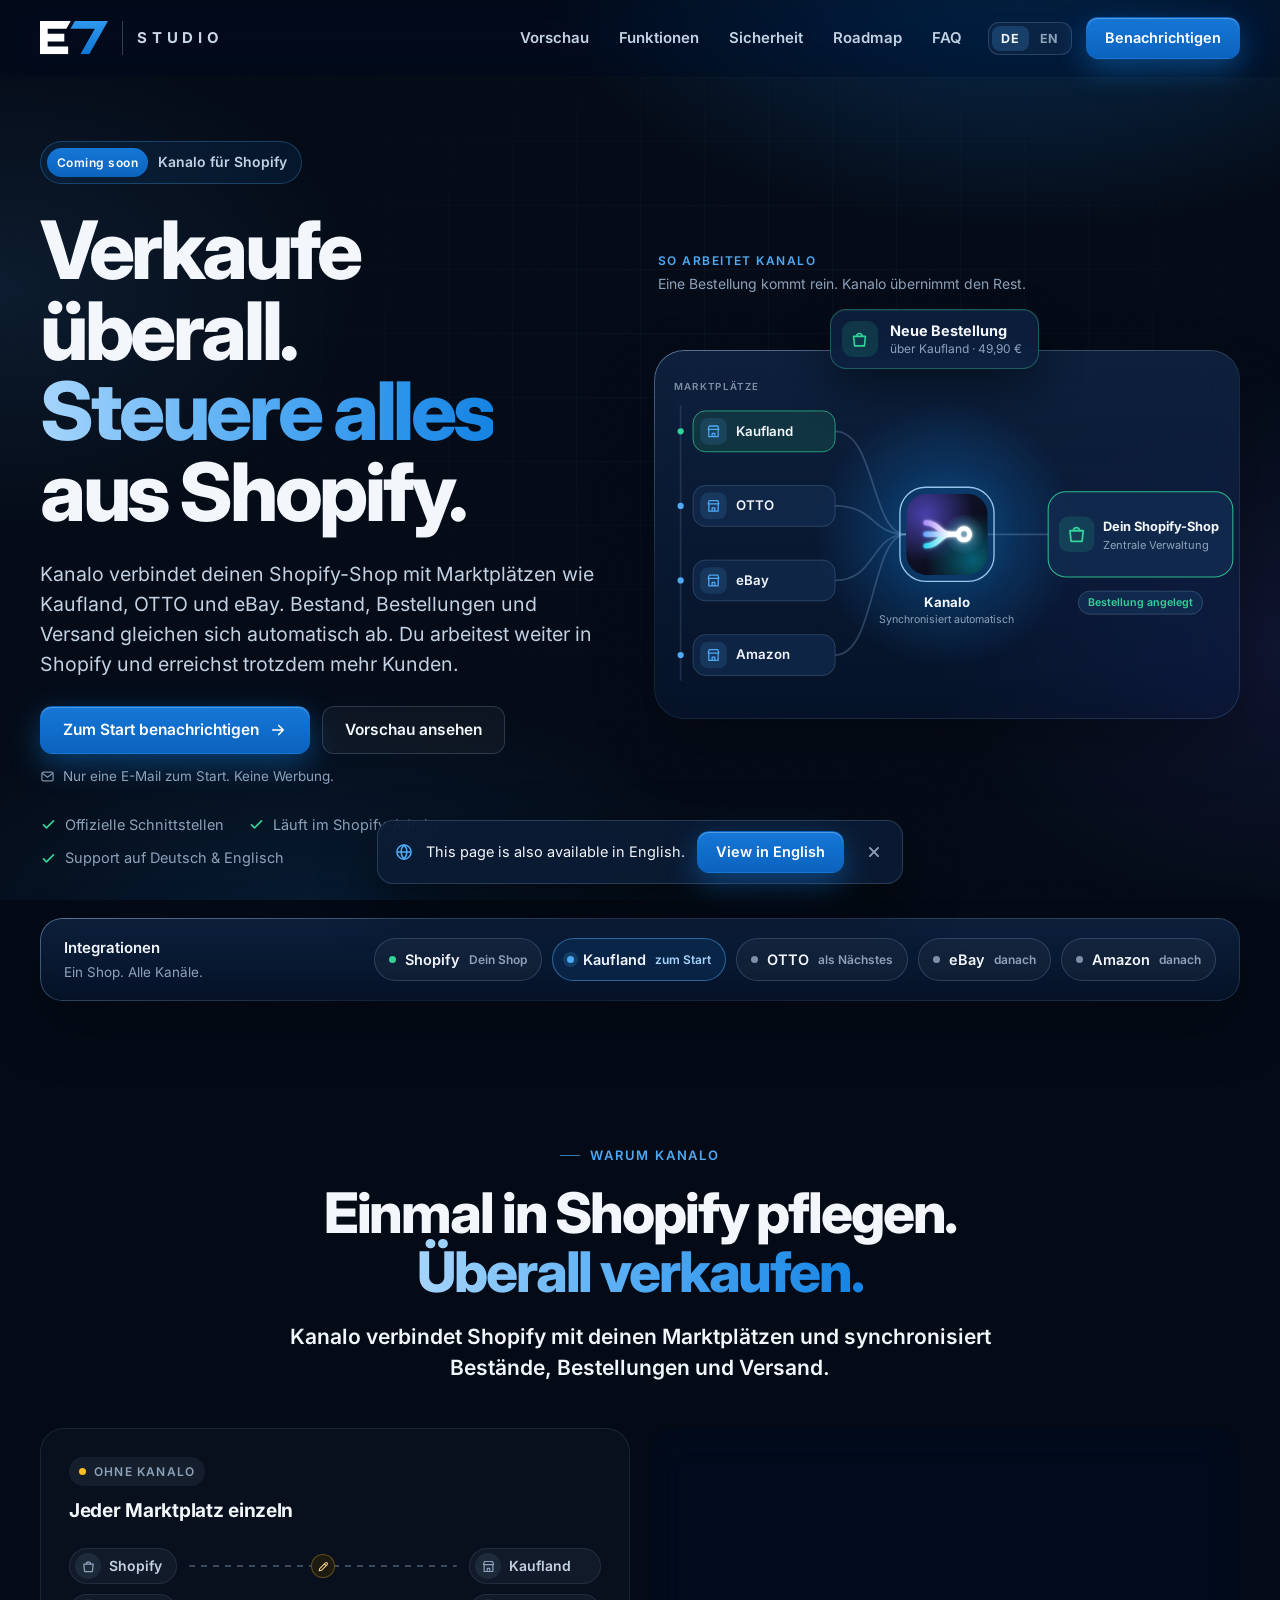
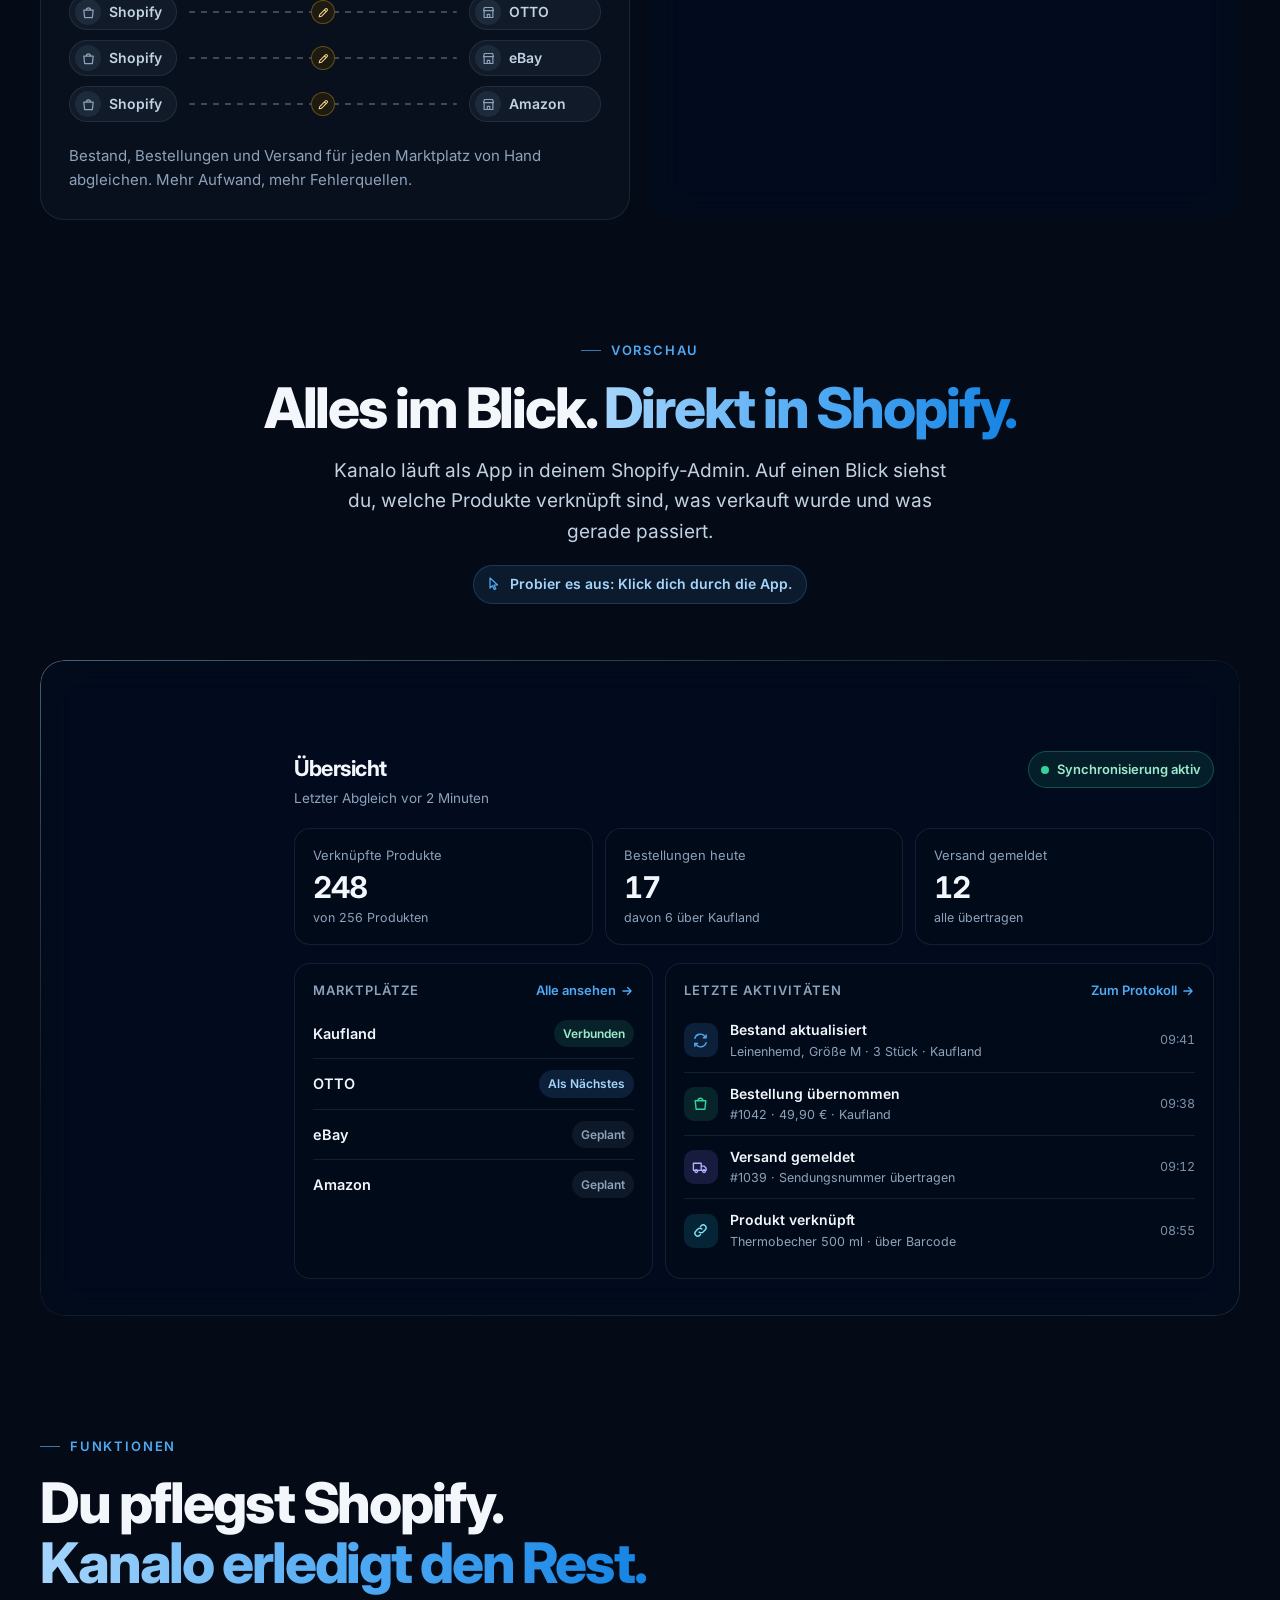
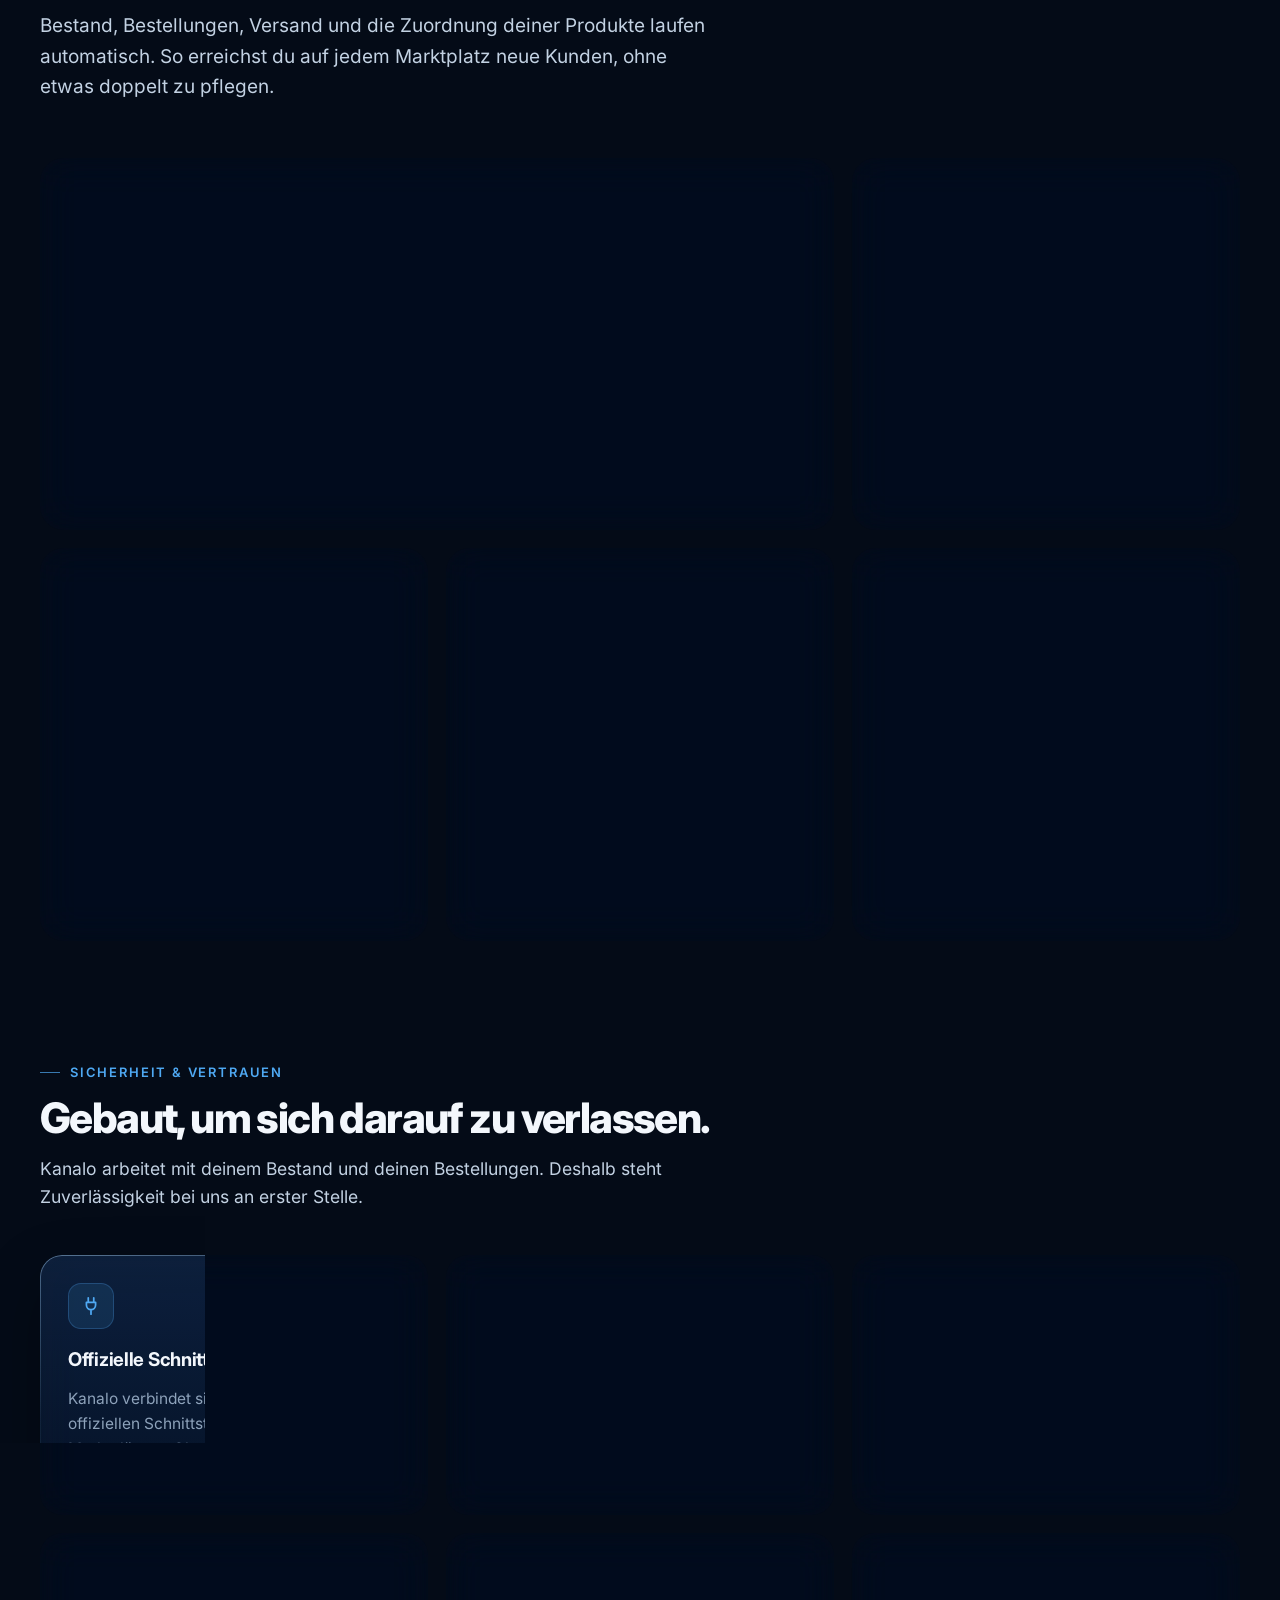
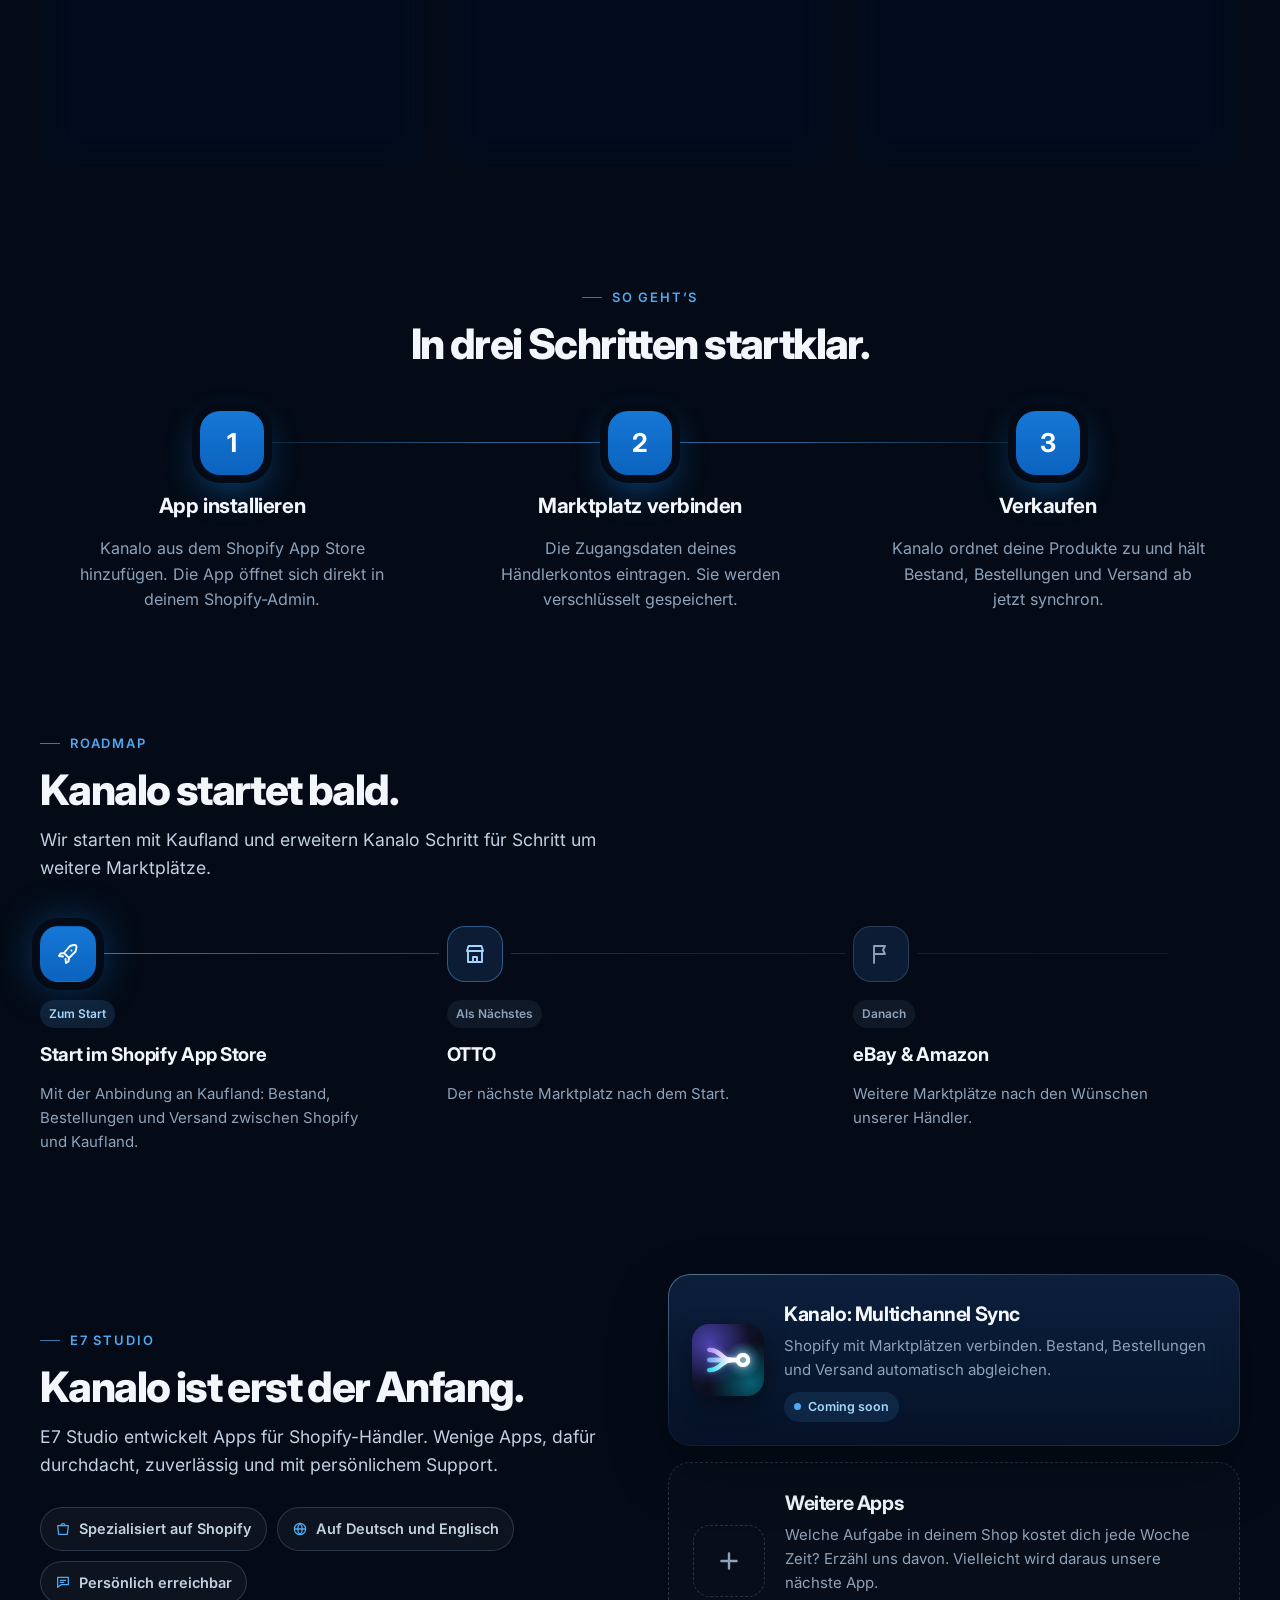
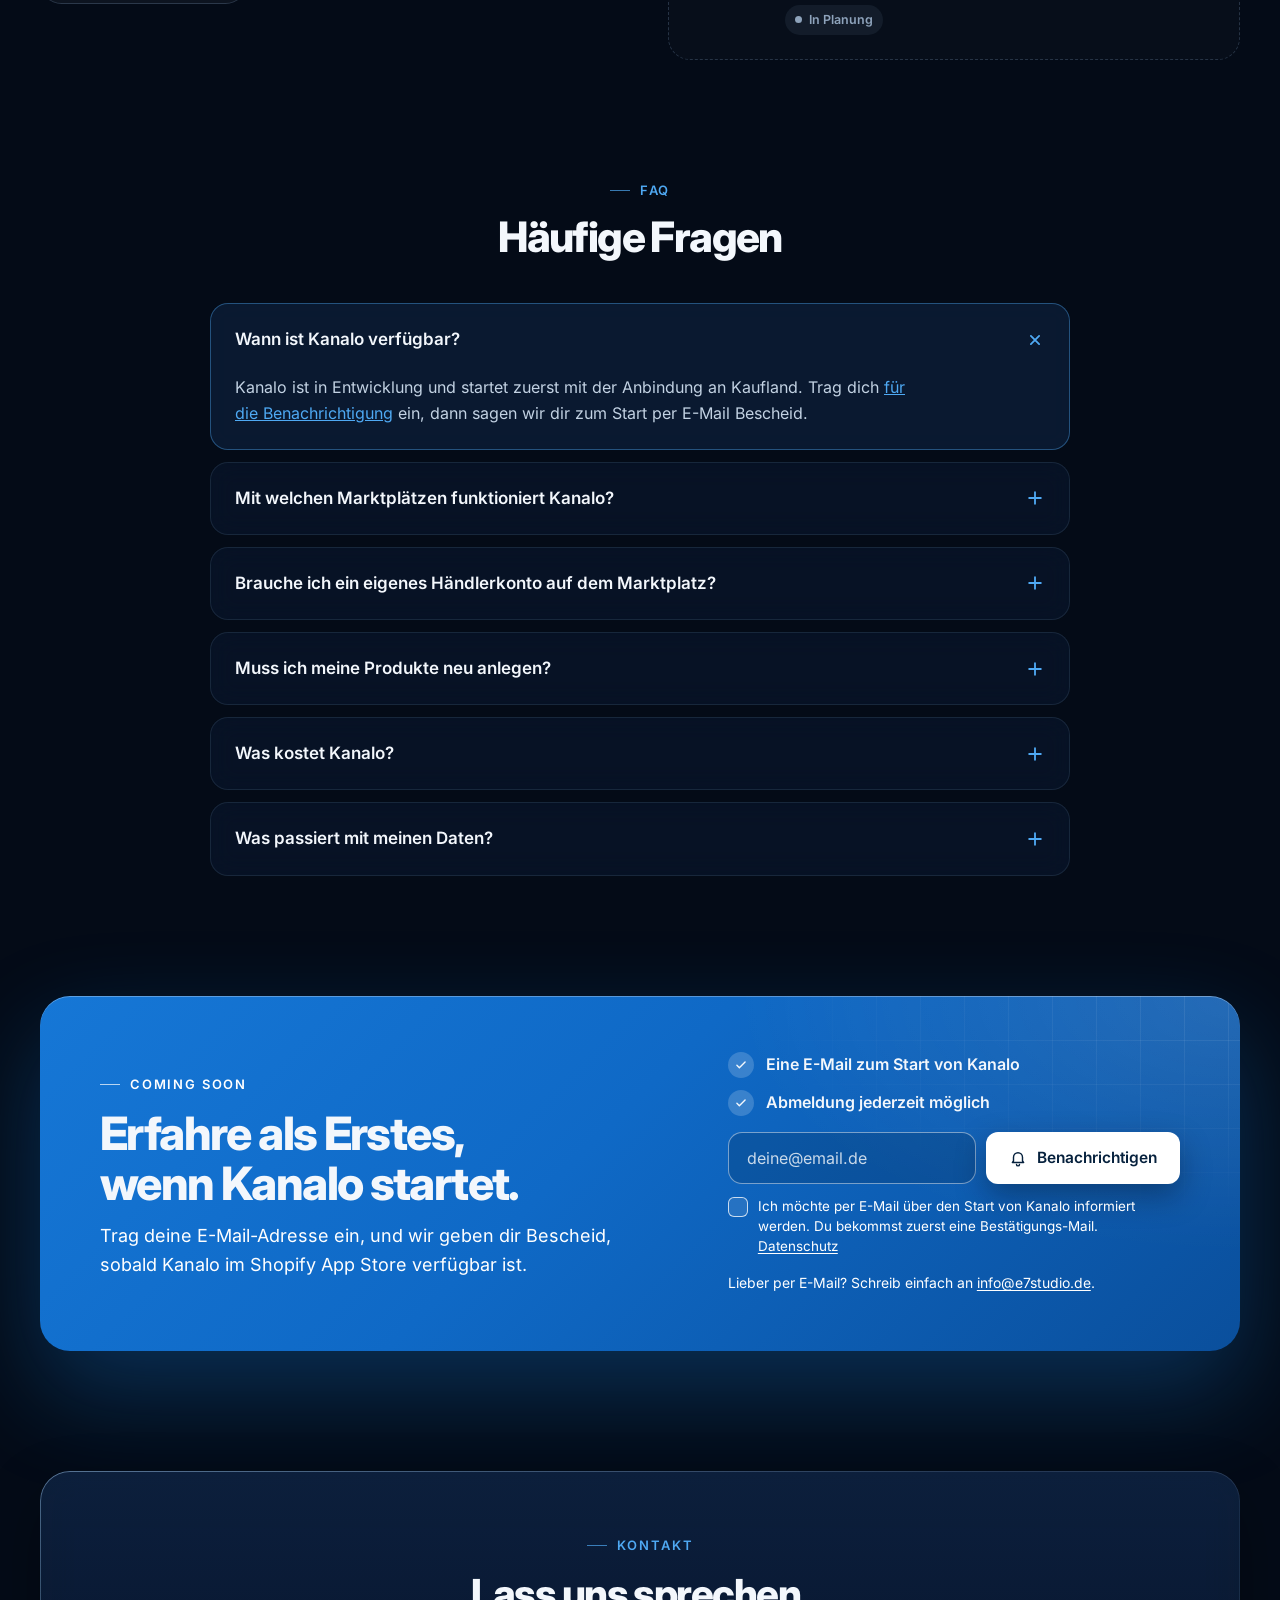
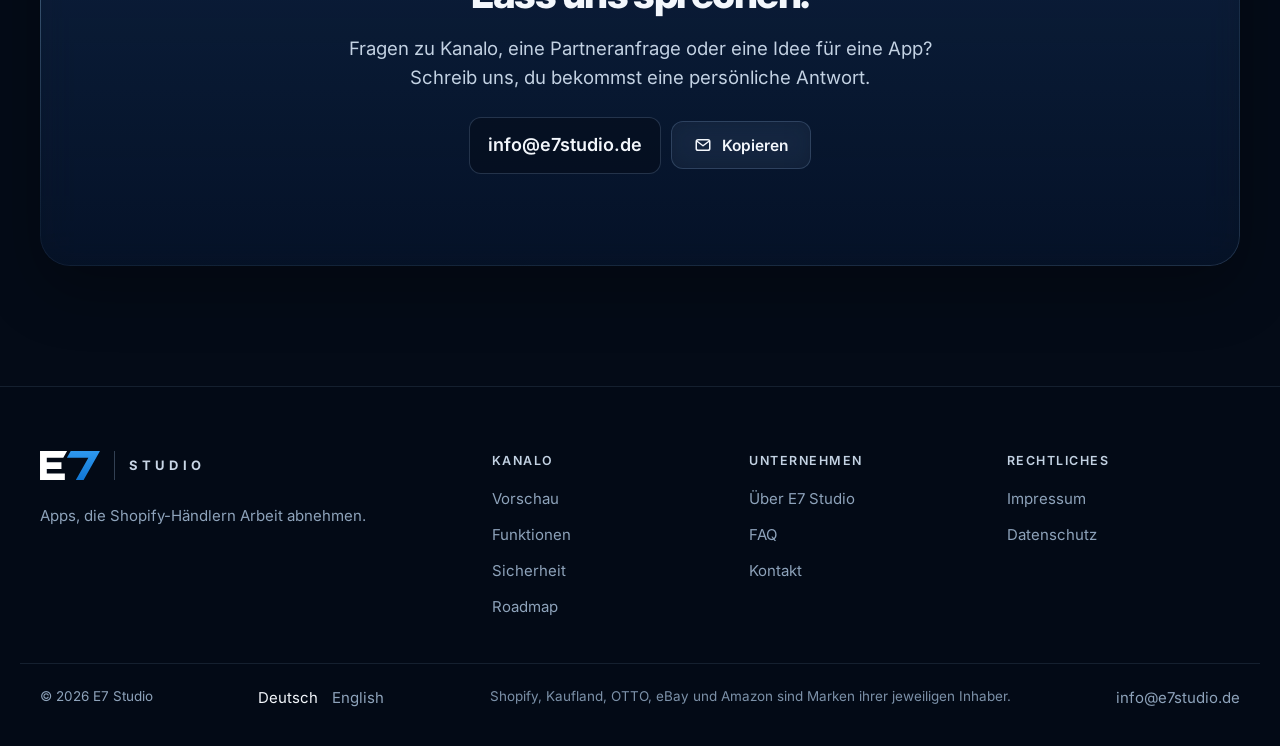
==== commit 1e56d5e8: "Add files via upload" ====
--- a/index.html
+++ b/index.html
@@ -23,11 +23,14 @@
 <meta property="og:image:width" content="1200">
 <meta property="og:image:height" content="630">
 <meta name="twitter:card" content="summary_large_image">
+<link rel="icon" href="/favicon.ico" sizes="48x48">
+<link rel="icon" href="/assets/favicon-96.png" sizes="96x96" type="image/png">
 <link rel="icon" href="/assets/favicon.svg" type="image/svg+xml">
 <link rel="apple-touch-icon" href="/assets/apple-touch-icon.png">
 <link rel="preload" href="/assets/inter-400.woff" as="font" type="font/woff" crossorigin>
 <link rel="preload" href="/assets/inter-display-800.woff" as="font" type="font/woff" crossorigin>
 <link rel="stylesheet" href="/assets/style.css">
+<script type="application/ld+json">{"@context":"https://schema.org","@type":"WebSite","name":"E7 Studio","alternateName":"E7Studio","url":"https://e7studio.de/"}</script>
 <script type="application/ld+json">{"@context":"https://schema.org","@type":"Organization","name":"E7 Studio","url":"https://e7studio.de/","logo":"https://e7studio.de/assets/apple-touch-icon.png","email":"info@e7studio.de","knowsLanguage":["de","en"],"founder":{"@type":"Person","name":"Erwin Nuss"}}</script>
 </head>
 <body>
--- a/assets/style.css
+++ b/assets/style.css
@@ -218,8 +218,8 @@
 .hero::after {
   content: ""; position: absolute; inset: 0; z-index: -1; pointer-events: none;
   background-image:
-    linear-gradient(rgba(148, 184, 222, 0.055) 1px, transparent 1px),
-    linear-gradient(90deg, rgba(148, 184, 222, 0.055) 1px, transparent 1px);
+    linear-gradient(rgba(148, 184, 222, 0.04) 1px, transparent 1px),
+    linear-gradient(90deg, rgba(148, 184, 222, 0.04) 1px, transparent 1px);
   background-size: 64px 64px;
   -webkit-mask-image: radial-gradient(ellipse 70% 70% at 60% 30%, #000 15%, transparent 72%);
   mask-image: radial-gradient(ellipse 70% 70% at 60% 30%, #000 15%, transparent 72%);
@@ -250,33 +250,82 @@
 .hero__trust svg { width: 17px; height: 17px; color: var(--ok); }
 
 /* Verbindungsgrafik */
-.hub { position: relative; isolation: isolate; min-width: 0; padding: 44px 0; }
-.hub__plate { position: absolute; inset: 8% -2% 8% -2%; border-radius: 32px; z-index: -1; }
-.hub__svg { display: block; width: 100%; height: auto; overflow: visible; }
+.hub { position: relative; min-width: 0; display: flex; flex-direction: column; gap: 14px; }
+.hub__head { display: flex; flex-direction: column; gap: 3px; padding-left: 4px; }
+.hub__head b { font-size: 12px; font-weight: 600; letter-spacing: .12em; text-transform: uppercase; color: var(--sky-2); }
+.hub__head span { font-size: 14px; color: var(--ink-3); }
+.hub__stage { position: relative; isolation: isolate; padding: 30px 0; }
+.hub__plate { position: absolute; inset: 9% 0; border-radius: 30px; z-index: -1; }
+.hub__svg { display: block; width: 100%; height: auto; }
 .hub__svg text { font-family: var(--font-body); }
 .hub__svg--v { display: none; }
-.hub .flow { stroke-dasharray: 3 13; animation: flow 2.6s linear infinite; }
-.hub .flow--slow { animation-duration: 3.6s; }
-@keyframes flow { to { stroke-dashoffset: -32; } }
+.hub__group { font-size: 11px; font-weight: 600; letter-spacing: .14em; fill: var(--ink-4); }
+.hub__rail { stroke: rgba(148, 184, 222, 0.16); stroke-width: 2; stroke-linecap: round; }
+.hub__groupbox { fill: rgba(148, 184, 222, 0.03); stroke: rgba(148, 184, 222, 0.14); }
+.hub__lines path { fill: none; stroke: rgba(148, 184, 222, 0.26); stroke-width: 2; }
+.mk__dot { fill: #4FA9F3; }
+.mk--k .mk__dot { fill: #34D399; }
+.mk__box { fill: rgba(18, 44, 80, 0.72); stroke: rgba(166, 213, 251, 0.22); transition: stroke .5s ease, fill .5s ease; }
+.mk__ic { fill: rgba(79, 169, 243, 0.14); }
+.mk__svg { color: #4FA9F3; }
+.mk__name { font-size: 15px; font-weight: 600; fill: #F3F7FC; }
+.mk__stock { opacity: 0; transition: opacity .4s ease; }
+.mk__stock rect { fill: rgba(79, 169, 243, 0.16); }
+.mk__stock text { font-size: 12.5px; font-weight: 700; fill: #A6D5FB; text-anchor: middle; font-variant-numeric: tabular-nums; transition: opacity .4s ease; }
+.mk__stock .v4 { opacity: 0; }
+.hub__glow { opacity: .9; }
+.hub__frame { fill: none; stroke: rgba(166, 213, 251, 0.45); stroke-width: 1.5; filter: drop-shadow(0 0 14px rgba(20, 131, 227, 0.55)); transition: stroke .5s ease; }
+.hub__name { font-size: 15px; font-weight: 700; fill: #F3F7FC; }
+.hub__sub { font-size: 12px; fill: #8EA3BB; }
+.shop__box { fill: rgba(18, 44, 80, 0.8); stroke: rgba(52, 211, 153, 0.35); stroke-width: 1.2; transition: stroke .5s ease; }
+.shop__ic { fill: rgba(52, 211, 153, 0.14); }
+.shop__svg { color: #34D399; }
+.shop__name { font-size: 14.5px; font-weight: 700; fill: #F3F7FC; }
+.shop__sub { font-size: 12.5px; fill: #8EA3BB; }
+.shop__pill { opacity: 0; transition: opacity .4s ease; }
+.shop__pill rect { fill: rgba(18, 44, 80, 0.9); stroke: rgba(166, 213, 251, 0.24); }
+.shop__pill text { font-size: 12px; font-weight: 600; opacity: 0; transition: opacity .4s ease; }
+.shop__pill .t-order { fill: #34D399; }
+.shop__pill .t-stock { fill: #A6D5FB; }
+.pulse { fill: none; stroke: #FFFFFF; stroke-width: 3; stroke-linecap: round; stroke-dasharray: .16 2; stroke-dashoffset: .16; opacity: 0; filter: drop-shadow(0 0 5px rgba(79, 169, 243, 0.9)); }
+@keyframes travel { 0% { stroke-dashoffset: .16; opacity: 0; } 12% { opacity: 1; } 88% { opacity: 1; } 100% { stroke-dashoffset: -1; opacity: 0; } }
 
 .note {
   position: absolute; display: flex; align-items: center; gap: 12px;
-  padding: 12px 16px 12px 12px; border-radius: 16px; min-width: 0;
-  background: rgba(14, 34, 64, 0.72); border: 1px solid var(--line-2);
+  padding: 11px 16px 11px 11px; border-radius: 16px; min-width: 0;
+  background: rgba(14, 34, 64, 0.82); border: 1px solid var(--line-2);
   -webkit-backdrop-filter: blur(14px) saturate(150%); backdrop-filter: blur(14px) saturate(150%);
-  box-shadow: var(--glass-hi), 0 20px 50px rgba(0, 0, 0, 0.45);
-  animation: float 7s ease-in-out 2;
-}
-.note__icon { width: 38px; height: 38px; border-radius: 11px; display: grid; place-items: center; flex-shrink: 0; }
-.note__icon svg { width: 20px; height: 20px; }
-.note b { display: block; font-size: 14.5px; font-weight: 600; line-height: 1.3; }
-.note small { display: block; font-size: 12.5px; color: var(--ink-3); line-height: 1.35; }
-.note--order { top: 4px; right: 2%; }
+  box-shadow: var(--glass-hi), 0 18px 44px rgba(0, 0, 0, 0.42);
+  transition: opacity .5s ease, transform .5s var(--ease);
+}
+.note__icon { width: 36px; height: 36px; border-radius: 11px; display: grid; place-items: center; flex-shrink: 0; }
+.note__icon svg { width: 19px; height: 19px; }
+.note b { display: block; font-size: 14.5px; font-weight: 700; line-height: 1.3; }
+.note small { display: block; font-size: 12px; color: var(--ink-3); line-height: 1.35; }
+.note--order { top: 0; left: 30%; border-color: rgba(52, 211, 153, 0.35); }
 .note--order .note__icon { background: rgba(52, 211, 153, 0.14); color: var(--ok); }
-.note--stock { bottom: 4px; right: 2%; animation-delay: -3s; }
-.note--stock .note__icon { background: rgba(79, 169, 243, 0.16); color: var(--sky-2); }
-.hub__caption { position: absolute; left: 0; top: 10px; font-size: 11px; font-weight: 600; letter-spacing: .12em; text-transform: uppercase; color: var(--ink-4); }
-@keyframes float { 0%, 100% { transform: translateY(0); } 50% { transform: translateY(-8px); } }
+.note--stock { bottom: 0; left: 30%; background: rgba(12, 28, 52, 0.7); }
+.note--stock b { font-weight: 600; color: var(--ink-2); }
+.note--stock .note__icon { background: rgba(79, 169, 243, 0.14); color: var(--sky-2); }
+
+/* Ablauf: 1. Bestellung (deutlich), 2. Bestand (ruhiger), 3. Pause */
+.hub.is-live .note { opacity: 0; transform: translateY(6px); }
+.hub.ph-order .note--order { opacity: 1; transform: none; transition-delay: .1s; }
+.hub.ph-order .mk--k .mk__box { stroke: rgba(52, 211, 153, 0.75); fill: rgba(20, 60, 70, 0.75); }
+.hub.ph-order .pulse--in { animation: travel 1s ease-in-out .5s both; }
+.hub.ph-order .hub__frame { stroke: rgba(166, 213, 251, 0.9); transition-delay: 1.3s; }
+.hub.ph-order .pulse--toshop { animation: travel .7s ease-in-out 1.45s both; }
+.hub.ph-order .shop__box { stroke: rgba(52, 211, 153, 0.85); transition-delay: 2.05s; }
+.hub.ph-order .shop__pill { opacity: 1; transition-delay: 2.1s; }
+.hub.ph-order .shop__pill .t-order { opacity: 1; transition-delay: 2.1s; }
+.hub.ph-stock .shop__pill, .hub.ph-stock .shop__pill .t-stock { opacity: 1; transition-delay: .2s; }
+.hub.ph-stock .pulse--fromshop { animation: travel .7s ease-in-out .7s both; }
+.hub.ph-stock .pulse--out { animation: travel 1s ease-in-out 1.3s both; opacity: .75; }
+.hub.ph-stock .pulse { filter: drop-shadow(0 0 3px rgba(79, 169, 243, 0.6)); stroke: #A6D5FB; }
+.hub.ph-stock .mk__stock { opacity: 1; transition-delay: .4s; }
+.hub.ph-stock .mk__stock .v5 { opacity: 0; transition-delay: 2.2s; }
+.hub.ph-stock .mk__stock .v4 { opacity: 1; transition-delay: 2.2s; }
+.hub.ph-stock .note--stock { opacity: 1; transform: none; transition-delay: 2.3s; }
 
 /* Integrationen */
 .integrations { padding-block: 8px 24px; }
@@ -927,15 +976,15 @@
   .logo svg { width: 54px; }
   .logo span { font-size: 12px; padding-left: 10px; letter-spacing: .28em; }
   .hero__lead { font-size: 18px; }
-  .hub { display: flex; flex-direction: column; gap: 12px; padding: 8px 0 0; }
-  .hub__plate { inset: 0 0 auto; height: 0; }
+  .hub__stage { display: flex; flex-direction: column; gap: 10px; padding: 0; }
+  .hub__plate { display: none; }
   .hub__svg--h { display: none; }
-  .hub__svg--v { display: block; width: 100%; max-width: 380px; margin: 0 auto; }
-  .note { position: static; animation: none; align-self: stretch; padding: 10px 12px 10px 10px; gap: 10px; }
+  .hub__svg--v { display: block; width: 100%; max-width: 400px; margin: 0 auto; }
+  .note { position: static; align-self: stretch; padding: 10px 12px 10px 10px; gap: 10px; }
+  .hub.is-live .note { opacity: .55; transform: none; }
+  .hub.ph-order .note--order, .hub.ph-stock .note--stock { opacity: 1; }
   .note__icon { width: 32px; height: 32px; }
   .note b { font-size: 13.5px; }
-  .note small { font-size: 12px; }
-  .hub__caption { position: static; align-self: flex-end; }
   .integrations__bar { padding: 18px; }
   .window__bar { padding: 12px; }
   .window__url span { display: none; }
@@ -987,7 +1036,8 @@
 }
 @media (prefers-reduced-motion: reduce) {
   html { scroll-behavior: auto; }
-  .hub .flow, .note, .live i { animation: none; }
+  .hub .pulse, .live i { animation: none; }
+  .note, .mk__box, .hub__frame, .shop__box { transition: none; }
   .win-view.is-active { animation: none; }
   .langtip { animation: none; }
   .win-tab, .win-tab svg, .seg button, .more svg, .switch, .switch::after, .tbl tbody tr { transition: none; }
